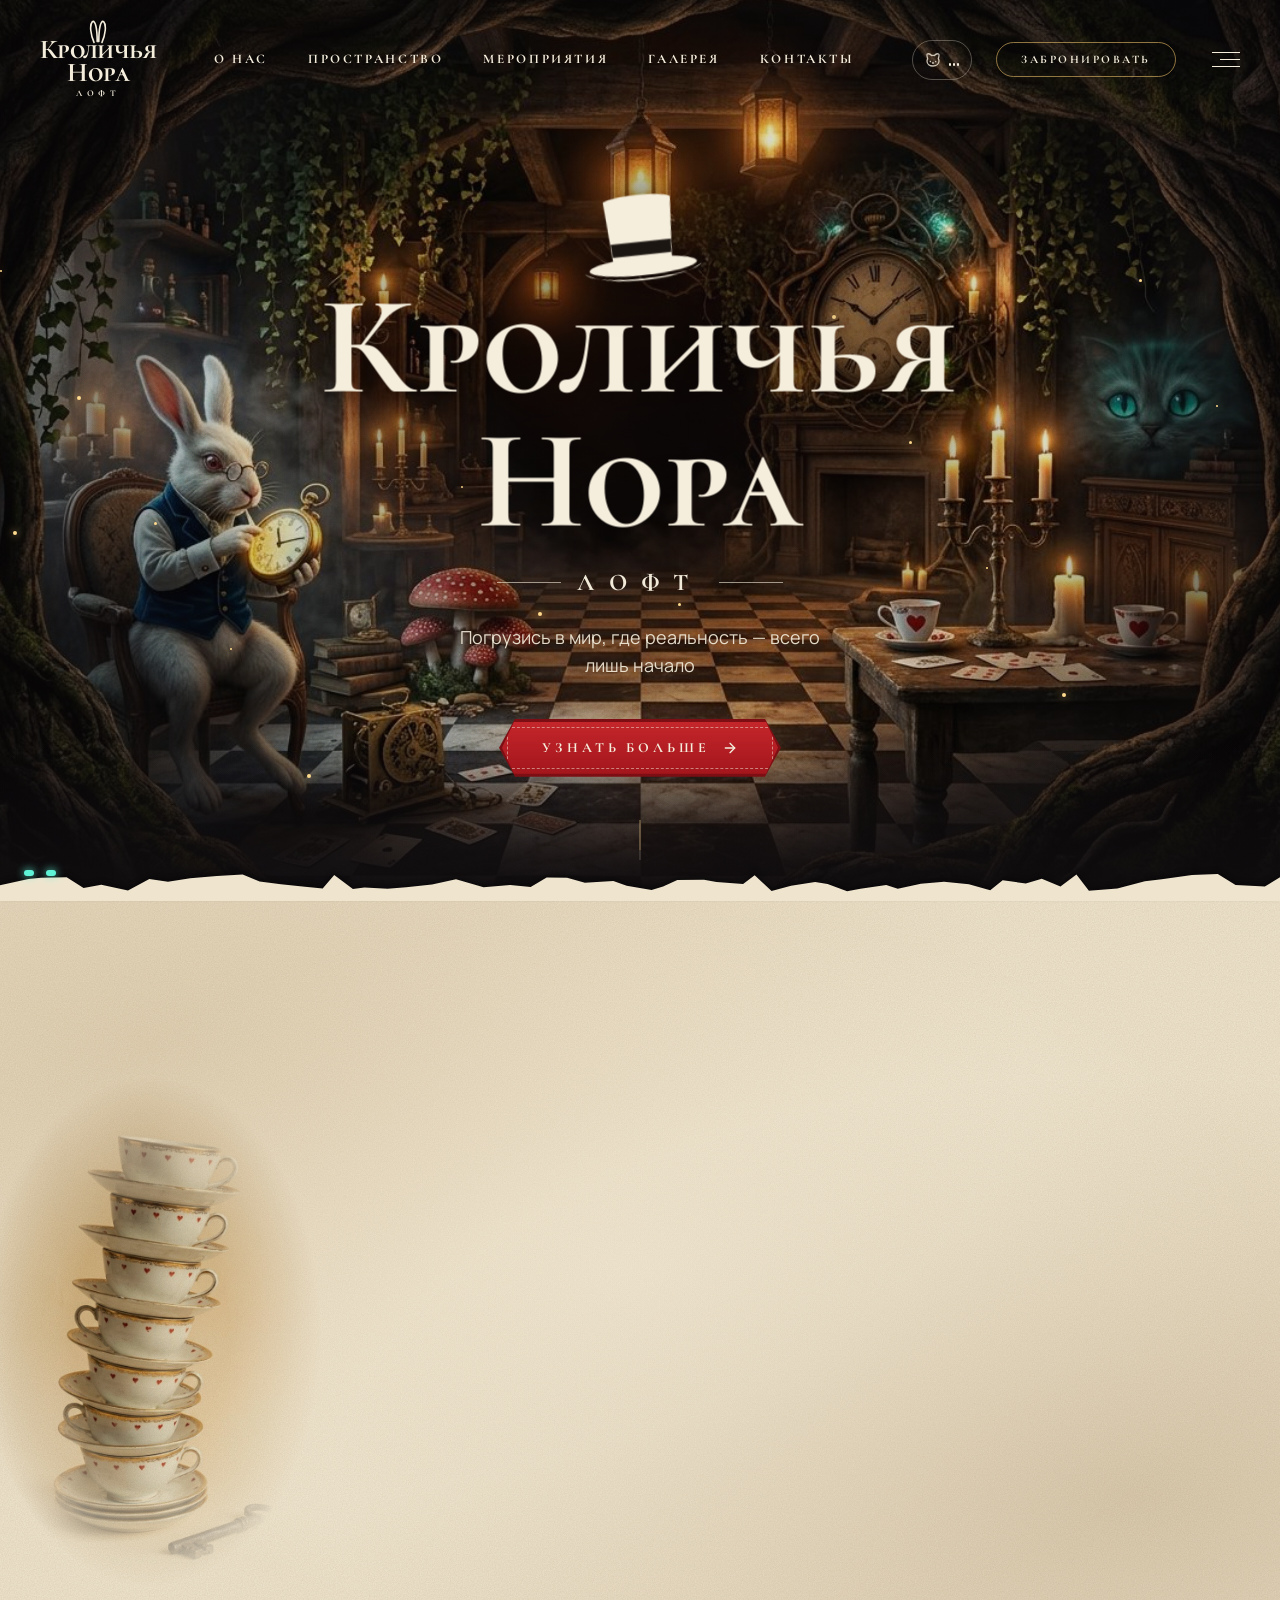
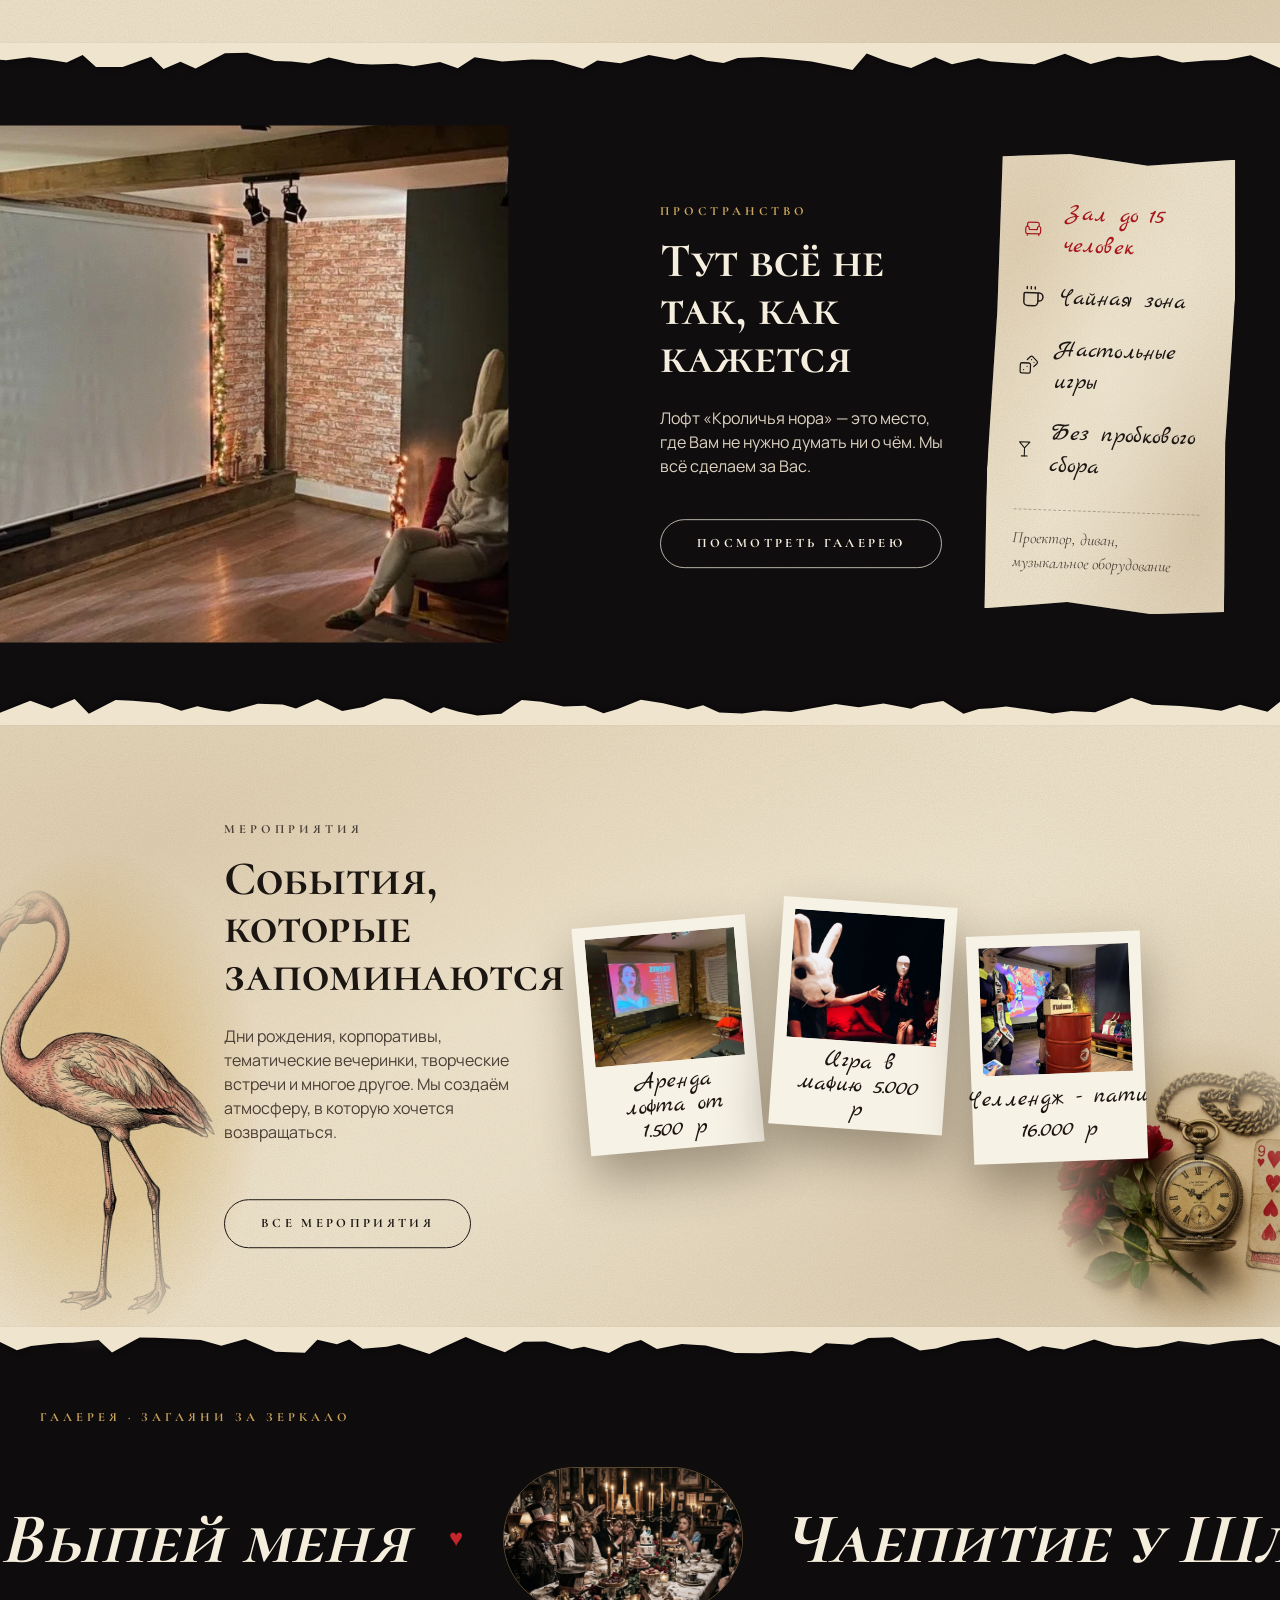
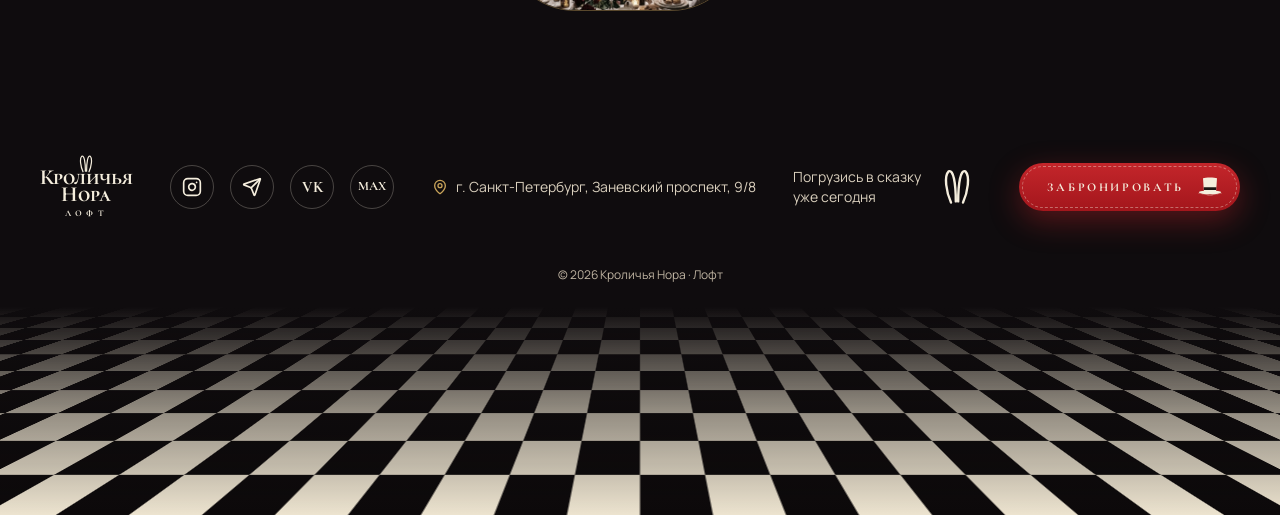
==== docs/index.html @ 7eac52f3 "## Кнопка звука теперь включает мурлыканье кота - Звук в шапке справа теперь — это мурлыканье Чеширс" ====
<!doctype html><html lang="ru"><head><meta charset="utf-8"/><meta name="viewport" content="width=device-width,initial-scale=1"/><meta name="theme-color" content="#0f0c0e"/><meta name="description" content="Кроличья Нора — лофт в стиле Алисы в Стране чудес для дней рождения, вечеринок, корпоративов и съёмок."/><link rel="icon" type="image/svg+xml" href="./favicon.svg"/><link rel="preconnect" href="https://fonts.googleapis.com"/><link rel="preconnect" href="https://fonts.gstatic.com" crossorigin/><link href="https://fonts.googleapis.com/css2?family=Cormorant+Unicase:wght@500;700&family=Cormorant+Garamond:ital,wght@0,500;0,600;0,700;1,500&family=Manrope:wght@400;500;600&family=Marck+Script&display=swap" rel="stylesheet"/><title>Кроличья Нора — лофт в Стране чудес</title><script>window.addEventListener("error",function(e){e.error instanceof DOMException&&"DataCloneError"===e.error.name&&e.message&&e.message.includes("PerformanceServerTiming")&&(e.stopImmediatePropagation(),e.preventDefault())},!0)</script><script src="https://assets.emergent.sh/scripts/emergent-main.js"></script><script defer="defer" src="./static/js/main.4d8e6493.js"></script><link href="./static/css/main.bc38a0a1.css" rel="stylesheet"></head><body><noscript>You need to enable JavaScript to run this app.</noscript><div id="root"></div><script>!function(e,r){var t,s,o,i;r.__SV||(window.posthog=r,r._i=[],r.init=function(n,a,p){function c(e,r){var t=r.split(".");2==t.length&&(e=e[t[0]],r=t[1]),e[r]=function(){e.push([r].concat(Array.prototype.slice.call(arguments,0)))}}(o=e.createElement("script")).type="text/javascript",o.crossOrigin="anonymous",o.async=!0,o.src=a.api_host.replace(".i.posthog.com","-assets.i.posthog.com")+"/static/array.js",(i=e.getElementsByTagName("script")[0]).parentNode.insertBefore(o,i);var g=r;for(void 0!==p?g=r[p]=[]:p="posthog",g.people=g.people||[],g.toString=function(e){var r="posthog";return"posthog"!==p&&(r+="."+p),e||(r+=" (stub)"),r},g.people.toString=function(){return g.toString(1)+".people (stub)"},t="init me ws ys ps bs capture je Di ks register register_once register_for_session unregister unregister_for_session Ps getFeatureFlag getFeatureFlagPayload isFeatureEnabled reloadFeatureFlags updateEarlyAccessFeatureEnrollment getEarlyAccessFeatures on onFeatureFlags onSurveysLoaded onSessionId getSurveys getActiveMatchingSurveys renderSurvey canRenderSurvey canRenderSurveyAsync identify setPersonProperties group resetGroups setPersonPropertiesForFlags resetPersonPropertiesForFlags setGroupPropertiesForFlags resetGroupPropertiesForFlags reset get_distinct_id getGroups get_session_id get_session_replay_url alias set_config startSessionRecording stopSessionRecording sessionRecordingStarted captureException loadToolbar get_property getSessionProperty Es $s createPersonProfile Is opt_in_capturing opt_out_capturing has_opted_in_capturing has_opted_out_capturing clear_opt_in_out_capturing Ss debug xs getPageViewId captureTraceFeedback captureTraceMetric".split(" "),s=0;s<t.length;s++)c(g,t[s]);r._i.push([n,a,p])},r.__SV=1)}(document,window.posthog||[]),posthog.init("phc_DbsPb39SRc8z3EiQ6Dhj6ikv4H4rTKcht9d4sZSesceP",{api_host:"https://ap.emergent.sh",person_profiles:"identified_only",session_recording:{recordCrossOriginIframes:!0,capturePerformance:!1}})</script></body></html>
---- docs/static/css/main.bc38a0a1.css ----
*,::backdrop,:after,:before{--tw-border-spacing-x:0;--tw-border-spacing-y:0;--tw-translate-x:0;--tw-translate-y:0;--tw-rotate:0;--tw-skew-x:0;--tw-skew-y:0;--tw-scale-x:1;--tw-scale-y:1;--tw-pan-x: ;--tw-pan-y: ;--tw-pinch-zoom: ;--tw-scroll-snap-strictness:proximity;--tw-gradient-from-position: ;--tw-gradient-via-position: ;--tw-gradient-to-position: ;--tw-ordinal: ;--tw-slashed-zero: ;--tw-numeric-figure: ;--tw-numeric-spacing: ;--tw-numeric-fraction: ;--tw-ring-inset: ;--tw-ring-offset-width:0px;--tw-ring-offset-color:#fff;--tw-ring-color:#3b82f680;--tw-ring-offset-shadow:0 0 #0000;--tw-ring-shadow:0 0 #0000;--tw-shadow:0 0 #0000;--tw-shadow-colored:0 0 #0000;--tw-blur: ;--tw-brightness: ;--tw-contrast: ;--tw-grayscale: ;--tw-hue-rotate: ;--tw-invert: ;--tw-saturate: ;--tw-sepia: ;--tw-drop-shadow: ;--tw-backdrop-blur: ;--tw-backdrop-brightness: ;--tw-backdrop-contrast: ;--tw-backdrop-grayscale: ;--tw-backdrop-hue-rotate: ;--tw-backdrop-invert: ;--tw-backdrop-opacity: ;--tw-backdrop-saturate: ;--tw-backdrop-sepia: ;--tw-contain-size: ;--tw-contain-layout: ;--tw-contain-paint: ;--tw-contain-style: }/*
! tailwindcss v3.4.17 | MIT License | https://tailwindcss.com
*/*,:after,:before{border:0 solid #e5e7eb;box-sizing:border-box}:after,:before{--tw-content:""}:host,html{-webkit-text-size-adjust:100%;font-feature-settings:normal;-webkit-tap-highlight-color:transparent;font-family:ui-sans-serif,system-ui,sans-serif,Apple Color Emoji,Segoe UI Emoji,Segoe UI Symbol,Noto Color Emoji;font-variation-settings:normal;line-height:1.5;tab-size:4}body{line-height:inherit}hr{border-top-width:1px;color:inherit;height:0}abbr:where([title]){-webkit-text-decoration:underline dotted;text-decoration:underline dotted}h1,h2,h3,h4,h5,h6{font-size:inherit;font-weight:inherit}a{color:inherit;text-decoration:inherit}b,strong{font-weight:bolder}code,kbd,pre,samp{font-feature-settings:normal;font-family:ui-monospace,SFMono-Regular,Menlo,Monaco,Consolas,Liberation Mono,Courier New,monospace;font-size:1em;font-variation-settings:normal}small{font-size:80%}sub,sup{font-size:75%;line-height:0;position:relative;vertical-align:initial}sub{bottom:-.25em}sup{top:-.5em}table{border-collapse:collapse;border-color:inherit;text-indent:0}button,input,optgroup,select,textarea{font-feature-settings:inherit;color:inherit;font-family:inherit;font-size:100%;font-variation-settings:inherit;font-weight:inherit;letter-spacing:inherit;line-height:inherit;margin:0;padding:0}button,select{text-transform:none}button,input:where([type=button]),input:where([type=reset]),input:where([type=submit]){-webkit-appearance:button;background-color:initial;background-image:none}:-moz-focusring{outline:auto}:-moz-ui-invalid{box-shadow:none}progress{vertical-align:initial}::-webkit-inner-spin-button,::-webkit-outer-spin-button{height:auto}[type=search]{-webkit-appearance:textfield;outline-offset:-2px}::-webkit-search-decoration{-webkit-appearance:none}::-webkit-file-upload-button{-webkit-appearance:button;font:inherit}summary{display:list-item}blockquote,dd,dl,figure,h1,h2,h3,h4,h5,h6,hr,p,pre{margin:0}fieldset{margin:0}fieldset,legend{padding:0}menu,ol,ul{list-style:none;margin:0;padding:0}dialog{padding:0}textarea{resize:vertical}input::placeholder,textarea::placeholder{color:#9ca3af;opacity:1}[role=button],button{cursor:pointer}:disabled{cursor:default}audio,canvas,embed,iframe,img,object,svg,video{display:block;vertical-align:middle}img,video{height:auto;max-width:100%}[hidden]:where(:not([hidden=until-found])){display:none}.sr-only{clip:rect(0,0,0,0);border-width:0;height:1px;margin:-1px;overflow:hidden;padding:0;position:absolute;white-space:nowrap;width:1px}.pointer-events-none{pointer-events:none}.pointer-events-auto{pointer-events:auto}.visible{visibility:visible}.invisible{visibility:hidden}.fixed{position:fixed}.absolute{position:absolute}.relative{position:relative}.-inset-\[4\%\]{inset:-4%}.inset-0{inset:0}.-inset-x-1\/2{left:-50%;right:-50%}.inset-x-0{left:0;right:0}.inset-y-0{bottom:0;top:0}.-bottom-1{bottom:-.25rem}.-bottom-12{bottom:-3rem}.-bottom-6{bottom:-1.5rem}.-bottom-\[19px\]{bottom:-19px}.-left-12{left:-3rem}.-left-24{left:-6rem}.-left-6{left:-1.5rem}.-right-12{right:-3rem}.-right-20{right:-5rem}.-top-12{top:-3rem}.-top-\[19px\]{top:-19px}.bottom-0{bottom:0}.bottom-10{bottom:2.5rem}.bottom-3{bottom:.75rem}.bottom-32{bottom:8rem}.bottom-5{bottom:1.25rem}.bottom-6{bottom:1.5rem}.bottom-\[-60\%\]{bottom:-60%}.left-0{left:0}.left-1{left:.25rem}.left-1\/2{left:50%}.left-16{left:4rem}.left-2{left:.5rem}.left-3{left:.75rem}.left-4{left:1rem}.left-6{left:1.5rem}.left-\[50\%\]{left:50%}.right-0{right:0}.right-1{right:.25rem}.right-2{right:.5rem}.right-3{right:.75rem}.right-4{right:1rem}.right-5{right:1.25rem}.right-6{right:1.5rem}.top-0{top:0}.top-1{top:.25rem}.top-1\/2{top:50%}.top-10{top:2.5rem}.top-3{top:.75rem}.top-4{top:1rem}.top-6{top:1.5rem}.top-\[1px\]{top:1px}.top-\[50\%\]{top:50%}.top-\[60\%\]{top:60%}.top-full{top:100%}.z-10{z-index:10}.z-20{z-index:20}.z-40{z-index:40}.z-50{z-index:50}.z-\[100\]{z-index:100}.z-\[1\]{z-index:1}.z-\[60\]{z-index:60}.order-1{order:1}.order-2{order:2}.order-3{order:3}.order-4{order:4}.-mx-1{margin-left:-.25rem;margin-right:-.25rem}.mx-auto{margin-left:auto;margin-right:auto}.my-1{margin-bottom:.25rem;margin-top:.25rem}.-mb-1\.5{margin-bottom:-.375rem}.-mb-2{margin-bottom:-.5rem}.-ml-4{margin-left:-1rem}.-mt-1{margin-top:-.25rem}.-mt-4{margin-top:-1rem}.mb-1{margin-bottom:.25rem}.mb-10{margin-bottom:2.5rem}.mb-8{margin-bottom:2rem}.mb-\[-0\.6rem\]{margin-bottom:-.6rem}.ml-1{margin-left:.25rem}.ml-auto{margin-left:auto}.mr-2{margin-right:.5rem}.mt-1{margin-top:.25rem}.mt-1\.5{margin-top:.375rem}.mt-10{margin-top:2.5rem}.mt-2{margin-top:.5rem}.mt-24{margin-top:6rem}.mt-3{margin-top:.75rem}.mt-4{margin-top:1rem}.mt-5{margin-top:1.25rem}.mt-6{margin-top:1.5rem}.mt-auto{margin-top:auto}.block{display:block}.flex{display:flex}.inline-flex{display:inline-flex}.table{display:table}.grid{display:grid}.hidden{display:none}.aspect-\[4\/3\.4\]{aspect-ratio:4/3.4}.aspect-square{aspect-ratio:1/1}.h-1\.5{height:.375rem}.h-10{height:2.5rem}.h-11{height:2.75rem}.h-16{height:4rem}.h-2{height:.5rem}.h-2\.5{height:.625rem}.h-28{height:7rem}.h-3{height:.75rem}.h-3\.5{height:.875rem}.h-4{height:1rem}.h-40{height:10rem}.h-5{height:1.25rem}.h-6{height:1.5rem}.h-7{height:1.75rem}.h-8{height:2rem}.h-9{height:2.25rem}.h-\[116\%\]{height:116%}.h-\[1px\]{height:1px}.h-\[340px\]{height:340px}.h-\[360px\]{height:360px}.h-\[85\%\]{height:85%}.h-\[var\(--radix-navigation-menu-viewport-height\)\]{height:var(--radix-navigation-menu-viewport-height)}.h-\[var\(--radix-select-trigger-height\)\]{height:var(--radix-select-trigger-height)}.h-auto{height:auto}.h-full{height:100%}.h-px{height:1px}.max-h-\[--radix-context-menu-content-available-height\]{max-height:var(--radix-context-menu-content-available-height)}.max-h-\[--radix-select-content-available-height\]{max-height:var(--radix-select-content-available-height)}.max-h-\[300px\]{max-height:300px}.max-h-\[var\(--radix-dropdown-menu-content-available-height\)\]{max-height:var(--radix-dropdown-menu-content-available-height)}.max-h-screen{max-height:100vh}.min-h-\[100svh\]{min-height:100svh}.min-h-\[4rem\]{min-height:4rem}.min-h-\[60px\]{min-height:60px}.w-10{width:2.5rem}.w-11{width:2.75rem}.w-12{width:3rem}.w-2{width:.5rem}.w-2\.5{width:.625rem}.w-24{width:6rem}.w-28{width:7rem}.w-3{width:.75rem}.w-3\.5{width:.875rem}.w-3\/4{width:75%}.w-4{width:1rem}.w-44{width:11rem}.w-5{width:1.25rem}.w-52{width:13rem}.w-56{width:14rem}.w-6{width:1.5rem}.w-64{width:16rem}.w-7{width:1.75rem}.w-72{width:18rem}.w-8{width:2rem}.w-80{width:20rem}.w-9{width:2.25rem}.w-\[100px\]{width:100px}.w-\[1px\]{width:1px}.w-\[2px\]{width:2px}.w-\[min\(320px\2c calc\(100vw-2rem\)\)\]{width:min(320px,calc(100vw - 2rem))}.w-auto{width:auto}.w-full{width:100%}.w-max{width:max-content}.w-px{width:1px}.min-w-0{min-width:0}.min-w-10{min-width:2.5rem}.min-w-8{min-width:2rem}.min-w-9{min-width:2.25rem}.min-w-\[12rem\]{min-width:12rem}.min-w-\[8rem\]{min-width:8rem}.min-w-\[var\(--radix-select-trigger-width\)\]{min-width:var(--radix-select-trigger-width)}.max-w-\[1400px\]{max-width:1400px}.max-w-\[1600px\]{max-width:1600px}.max-w-lg{max-width:32rem}.max-w-max{max-width:max-content}.max-w-md{max-width:28rem}.max-w-none{max-width:none}.max-w-sm{max-width:24rem}.max-w-xs{max-width:20rem}.flex-1{flex:1 1}.shrink-0{flex-shrink:0}.grow{flex-grow:1}.grow-0{flex-grow:0}.basis-full{flex-basis:100%}.caption-bottom{caption-side:bottom}.border-collapse{border-collapse:collapse}.origin-\[--radix-context-menu-content-transform-origin\]{transform-origin:var(--radix-context-menu-content-transform-origin)}.origin-\[--radix-dropdown-menu-content-transform-origin\]{transform-origin:var(--radix-dropdown-menu-content-transform-origin)}.origin-\[--radix-hover-card-content-transform-origin\]{transform-origin:var(--radix-hover-card-content-transform-origin)}.origin-\[--radix-menubar-content-transform-origin\]{transform-origin:var(--radix-menubar-content-transform-origin)}.origin-\[--radix-popover-content-transform-origin\]{transform-origin:var(--radix-popover-content-transform-origin)}.origin-\[--radix-select-content-transform-origin\]{transform-origin:var(--radix-select-content-transform-origin)}.origin-\[--radix-tooltip-content-transform-origin\]{transform-origin:var(--radix-tooltip-content-transform-origin)}.origin-left{transform-origin:left}.origin-right{transform-origin:right}.origin-top{transform-origin:top}.-translate-x-1\/2{--tw-translate-x:-50%}.-translate-x-1\/2,.-translate-y-1\/2{transform:translate(var(--tw-translate-x),var(--tw-translate-y)) rotate(var(--tw-rotate)) skewX(var(--tw-skew-x)) skewY(var(--tw-skew-y)) scaleX(var(--tw-scale-x)) scaleY(var(--tw-scale-y))}.-translate-y-1\/2{--tw-translate-y:-50%}.-translate-y-\[8\%\]{--tw-translate-y:-8%}.-translate-y-\[8\%\],.translate-x-1\.5{transform:translate(var(--tw-translate-x),var(--tw-translate-y)) rotate(var(--tw-rotate)) skewX(var(--tw-skew-x)) skewY(var(--tw-skew-y)) scaleX(var(--tw-scale-x)) scaleY(var(--tw-scale-y))}.translate-x-1\.5{--tw-translate-x:0.375rem}.translate-x-\[-50\%\]{--tw-translate-x:-50%}.translate-x-\[-50\%\],.translate-y-\[-50\%\]{transform:translate(var(--tw-translate-x),var(--tw-translate-y)) rotate(var(--tw-rotate)) skewX(var(--tw-skew-x)) skewY(var(--tw-skew-y)) scaleX(var(--tw-scale-x)) scaleY(var(--tw-scale-y))}.translate-y-\[-50\%\]{--tw-translate-y:-50%}.rotate-180{--tw-rotate:180deg}.rotate-180,.rotate-45{transform:translate(var(--tw-translate-x),var(--tw-translate-y)) rotate(var(--tw-rotate)) skewX(var(--tw-skew-x)) skewY(var(--tw-skew-y)) scaleX(var(--tw-scale-x)) scaleY(var(--tw-scale-y))}.rotate-45{--tw-rotate:45deg}.rotate-90{--tw-rotate:90deg}.rotate-90,.scale-x-0{transform:translate(var(--tw-translate-x),var(--tw-translate-y)) rotate(var(--tw-rotate)) skewX(var(--tw-skew-x)) skewY(var(--tw-skew-y)) scaleX(var(--tw-scale-x)) scaleY(var(--tw-scale-y))}.scale-x-0{--tw-scale-x:0}.transform{transform:translate(var(--tw-translate-x),var(--tw-translate-y)) rotate(var(--tw-rotate)) skewX(var(--tw-skew-x)) skewY(var(--tw-skew-y)) scaleX(var(--tw-scale-x)) scaleY(var(--tw-scale-y))}@keyframes ping{75%,to{opacity:0;transform:scale(2)}}.animate-ping{animation:ping 1s cubic-bezier(0,0,.2,1) infinite}@keyframes pulse{50%{opacity:.5}}.animate-pulse{animation:pulse 2s cubic-bezier(.4,0,.6,1) infinite}.cursor-default{cursor:default}.cursor-pointer{cursor:pointer}.touch-none{touch-action:none}.select-none{-webkit-user-select:none;user-select:none}.list-none{list-style-type:none}.grid-cols-1{grid-template-columns:repeat(1,minmax(0,1fr))}.flex-row{flex-direction:row}.flex-col{flex-direction:column}.flex-col-reverse{flex-direction:column-reverse}.flex-wrap{flex-wrap:wrap}.items-end{align-items:flex-end}.items-center{align-items:center}.items-baseline{align-items:baseline}.justify-center{justify-content:center}.justify-between{justify-content:space-between}.gap-1{gap:.25rem}.gap-1\.5{gap:.375rem}.gap-10{gap:2.5rem}.gap-12{gap:3rem}.gap-14{gap:3.5rem}.gap-2{gap:.5rem}.gap-3{gap:.75rem}.gap-4{gap:1rem}.gap-5{gap:1.25rem}.gap-\[2px\]{gap:2px}.gap-\[6px\]{gap:6px}.space-x-1>:not([hidden])~:not([hidden]){--tw-space-x-reverse:0;margin-left:calc(.25rem*(1 - var(--tw-space-x-reverse)));margin-right:calc(.25rem*var(--tw-space-x-reverse))}.space-x-2>:not([hidden])~:not([hidden]){--tw-space-x-reverse:0;margin-left:calc(.5rem*(1 - var(--tw-space-x-reverse)));margin-right:calc(.5rem*var(--tw-space-x-reverse))}.space-y-1>:not([hidden])~:not([hidden]){--tw-space-y-reverse:0;margin-bottom:calc(.25rem*var(--tw-space-y-reverse));margin-top:calc(.25rem*(1 - var(--tw-space-y-reverse)))}.space-y-1\.5>:not([hidden])~:not([hidden]){--tw-space-y-reverse:0;margin-bottom:calc(.375rem*var(--tw-space-y-reverse));margin-top:calc(.375rem*(1 - var(--tw-space-y-reverse)))}.space-y-2>:not([hidden])~:not([hidden]){--tw-space-y-reverse:0;margin-bottom:calc(.5rem*var(--tw-space-y-reverse));margin-top:calc(.5rem*(1 - var(--tw-space-y-reverse)))}.space-y-4>:not([hidden])~:not([hidden]){--tw-space-y-reverse:0;margin-bottom:calc(1rem*var(--tw-space-y-reverse));margin-top:calc(1rem*(1 - var(--tw-space-y-reverse)))}.overflow-auto{overflow:auto}.overflow-hidden{overflow:hidden}.overflow-visible{overflow:visible}.overflow-y-auto{overflow-y:auto}.overflow-x-hidden{overflow-x:hidden}.whitespace-nowrap{white-space:nowrap}.whitespace-pre{white-space:pre}.whitespace-pre-line{white-space:pre-line}.break-words{overflow-wrap:break-word}.rounded-2xl{border-radius:1rem}.rounded-\[999px\]{border-radius:999px}.rounded-\[inherit\]{border-radius:inherit}.rounded-full{border-radius:9999px}.rounded-lg{border-radius:.25rem;border-radius:var(--radius)}.rounded-md{border-radius:calc(.25rem - 2px);border-radius:calc(var(--radius) - 2px)}.rounded-sm{border-radius:calc(.25rem - 4px);border-radius:calc(var(--radius) - 4px)}.rounded-xl{border-radius:.75rem}.rounded-t-\[10px\]{border-top-left-radius:10px;border-top-right-radius:10px}.rounded-tl-sm{border-top-left-radius:calc(.25rem - 4px);border-top-left-radius:calc(var(--radius) - 4px)}.border{border-width:1px}.border-2{border-width:2px}.border-y{border-top-width:1px}.border-b,.border-y{border-bottom-width:1px}.border-l{border-left-width:1px}.border-r{border-right-width:1px}.border-t{border-top-width:1px}.border-dashed{border-style:dashed}.border-\[\#1c1613\]\/25{border-color:#1c161340}.border-\[\#1c1613\]\/30{border-color:#1c16134d}.border-\[\#1c1613\]\/40{border-color:#1c161366}.border-\[\#c9a45a\]\/40{border-color:#c9a45a66}.border-\[\#c9a45a\]\/70{border-color:#c9a45ab3}.border-\[\#f5eedd\]\/25{border-color:#f5eedd40}.border-\[\#f5eedd\]\/30{border-color:#f5eedd4d}.border-\[\#f5eedd\]\/40{border-color:#f5eedd66}.border-\[\#f5eedd\]\/70{border-color:#f5eeddb3}.border-\[var\(--crimson\)\]{border-color:#a3161c;border-color:var(--crimson)}.border-\[var\(--gold\)\]{border-color:#c9a45a;border-color:var(--gold)}.border-\[var\(--ink\)\]{border-color:#1c1613;border-color:var(--ink)}.border-destructive{border-color:hsl(var(--destructive))}.border-destructive\/50{border-color:hsl(var(--destructive)/.5)}.border-input{border-color:#c2b3a3;border-color:hsl(var(--input))}.border-primary{border-color:#a2161d;border-color:hsl(var(--primary))}.border-primary\/50{border-color:#a2161d80;border-color:hsl(var(--primary)/.5)}.border-transparent{border-color:#0000}.border-l-transparent{border-left-color:#0000}.border-t-transparent{border-top-color:#0000}.bg-\[\#0f0c0e\]\/95{background-color:#0f0c0ef2}.bg-\[\#1c1613\]\/50{background-color:#1c161380}.bg-\[\#5ef2d6\]{--tw-bg-opacity:1;background-color:#5ef2d6;background-color:rgb(94 242 214/var(--tw-bg-opacity,1))}.bg-\[\#7d0f14\]{--tw-bg-opacity:1;background-color:#7d0f14;background-color:rgb(125 15 20/var(--tw-bg-opacity,1))}.bg-\[\#c9a45a\]\/15{background-color:#c9a45a26}.bg-\[\#e8dcc0\]{--tw-bg-opacity:1;background-color:#e8dcc0;background-color:rgb(232 220 192/var(--tw-bg-opacity,1))}.bg-\[\#f5eedd\]{--tw-bg-opacity:1;background-color:#f5eedd;background-color:rgb(245 238 221/var(--tw-bg-opacity,1))}.bg-\[\#f5eedd\]\/25{background-color:#f5eedd40}.bg-\[\#f5eedd\]\/60{background-color:#f5eedd99}.bg-\[\#f7f2e6\]{--tw-bg-opacity:1;background-color:#f7f2e6;background-color:rgb(247 242 230/var(--tw-bg-opacity,1))}.bg-\[\#ffd98a\]{--tw-bg-opacity:1;background-color:#ffd98a;background-color:rgb(255 217 138/var(--tw-bg-opacity,1))}.bg-\[var\(--cream\)\]{background-color:#f5eedd;background-color:var(--cream)}.bg-\[var\(--crimson-2\)\]{background-color:#c4262b;background-color:var(--crimson-2)}.bg-\[var\(--gold\)\]{background-color:#c9a45a;background-color:var(--gold)}.bg-\[var\(--ink\)\]{background-color:#1c1613;background-color:var(--ink)}.bg-\[var\(--night\)\]{background-color:#0f0c0e;background-color:var(--night)}.bg-accent{background-color:#e0d1b8;background-color:hsl(var(--accent))}.bg-background{background-color:#f5eee0;background-color:hsl(var(--background))}.bg-black\/80{background-color:#000c}.bg-border{background-color:#c2b3a3;background-color:hsl(var(--border))}.bg-card{background-color:hsl(var(--card))}.bg-current{background-color:currentColor}.bg-destructive{background-color:hsl(var(--destructive))}.bg-foreground{background-color:#1c1512;background-color:hsl(var(--foreground))}.bg-muted{background-color:#e8ddc9;background-color:hsl(var(--muted))}.bg-muted\/50{background-color:#e8ddc980;background-color:hsl(var(--muted)/.5)}.bg-popover{background-color:#f5eee0;background-color:hsl(var(--popover))}.bg-primary{background-color:#a2161d;background-color:hsl(var(--primary))}.bg-primary\/10{background-color:#a2161d1a;background-color:hsl(var(--primary)/.1)}.bg-primary\/20{background-color:#a2161d33;background-color:hsl(var(--primary)/.2)}.bg-secondary{background-color:hsl(var(--secondary))}.bg-transparent{background-color:initial}.bg-\[radial-gradient\(ellipse_45\%_50\%_at_50\%_48\%\2c rgba\(10\2c 7\2c 9\2c 0\.72\)\2c rgba\(10\2c 7\2c 9\2c 0\.15\)_70\%\2c rgba\(10\2c 7\2c 9\2c 0\.55\)\)\]{background-image:radial-gradient(ellipse 45% 50% at 50% 48%,#0a0709b8,#0a070926 70%,#0a07098c)}.bg-gradient-to-b{background-image:linear-gradient(to bottom,var(--tw-gradient-stops))}.bg-gradient-to-t{background-image:linear-gradient(to top,var(--tw-gradient-stops))}.from-\[var\(--crimson-2\)\]{--tw-gradient-from:var(--crimson-2) var(--tw-gradient-from-position);--tw-gradient-to:#fff0 var(--tw-gradient-to-position);--tw-gradient-stops:var(--tw-gradient-from),var(--tw-gradient-to)}.from-\[var\(--night\)\]{--tw-gradient-from:var(--night) var(--tw-gradient-from-position);--tw-gradient-to:#fff0 var(--tw-gradient-to-position);--tw-gradient-stops:var(--tw-gradient-from),var(--tw-gradient-to)}.via-\[\#0f0c0e\]\/40{--tw-gradient-to:#0f0c0e00 var(--tw-gradient-to-position);--tw-gradient-stops:var(--tw-gradient-from),#0f0c0e66 var(--tw-gradient-via-position),var(--tw-gradient-to)}.to-\[var\(--crimson\)\]{--tw-gradient-to:var(--crimson) var(--tw-gradient-to-position)}.to-transparent{--tw-gradient-to:#0000 var(--tw-gradient-to-position)}.fill-current{fill:currentColor}.fill-primary{fill:#a2161d;fill:hsl(var(--primary))}.object-cover{object-fit:cover}.object-\[15\%_center\]{object-position:15% center}.object-\[center_42\%\]{object-position:center 42%}.object-\[center_45\%\]{object-position:center 45%}.p-0{padding:0}.p-1{padding:.25rem}.p-2{padding:.5rem}.p-3{padding:.75rem}.p-4{padding:1rem}.p-5{padding:1.25rem}.p-6{padding:1.5rem}.p-8{padding:2rem}.p-\[1px\]{padding:1px}.p-\[3px\]{padding:3px}.px-1\.5{padding-left:.375rem;padding-right:.375rem}.px-10{padding-left:2.5rem;padding-right:2.5rem}.px-2{padding-left:.5rem;padding-right:.5rem}.px-2\.5{padding-left:.625rem;padding-right:.625rem}.px-3{padding-left:.75rem;padding-right:.75rem}.px-4{padding-left:1rem;padding-right:1rem}.px-5{padding-left:1.25rem;padding-right:1.25rem}.px-6{padding-left:1.5rem;padding-right:1.5rem}.px-7{padding-left:1.75rem;padding-right:1.75rem}.px-8{padding-left:2rem;padding-right:2rem}.px-9{padding-left:2.25rem;padding-right:2.25rem}.py-0\.5{padding-bottom:.125rem;padding-top:.125rem}.py-1{padding-bottom:.25rem;padding-top:.25rem}.py-1\.5{padding-bottom:.375rem;padding-top:.375rem}.py-16{padding-bottom:4rem;padding-top:4rem}.py-2{padding-bottom:.5rem;padding-top:.5rem}.py-20{padding-bottom:5rem;padding-top:5rem}.py-24{padding-bottom:6rem;padding-top:6rem}.py-3{padding-bottom:.75rem;padding-top:.75rem}.py-3\.5{padding-bottom:.875rem;padding-top:.875rem}.py-4{padding-bottom:1rem;padding-top:1rem}.py-5{padding-bottom:1.25rem;padding-top:1.25rem}.py-6{padding-bottom:1.5rem;padding-top:1.5rem}.py-9{padding-bottom:2.25rem;padding-top:2.25rem}.pb-12{padding-bottom:3rem}.pb-2{padding-bottom:.5rem}.pb-4{padding-bottom:1rem}.pb-6{padding-bottom:1.5rem}.pb-\[0\.08em\]{padding-bottom:.08em}.pl-2{padding-left:.5rem}.pl-2\.5{padding-left:.625rem}.pl-4{padding-left:1rem}.pl-7{padding-left:1.75rem}.pl-8{padding-left:2rem}.pr-10{padding-right:2.5rem}.pr-2{padding-right:.5rem}.pr-2\.5{padding-right:.625rem}.pr-4{padding-right:1rem}.pr-5{padding-right:1.25rem}.pr-6{padding-right:1.5rem}.pr-8{padding-right:2rem}.pt-0{padding-top:0}.pt-1{padding-top:.25rem}.pt-16{padding-top:4rem}.pt-2{padding-top:.5rem}.pt-20{padding-top:5rem}.pt-4{padding-top:1rem}.text-left{text-align:left}.text-center{text-align:center}.text-right{text-align:right}.align-middle{vertical-align:middle}.text-2xl{font-size:1.5rem;line-height:2rem}.text-4xl{font-size:2.25rem;line-height:2.5rem}.text-5xl{font-size:3rem;line-height:1}.text-\[0\.55rem\]{font-size:.55rem}.text-\[0\.72rem\]{font-size:.72rem}.text-\[0\.75rem\]{font-size:.75rem}.text-\[0\.82rem\]{font-size:.82rem}.text-\[0\.8rem\]{font-size:.8rem}.text-\[1\.35rem\]{font-size:1.35rem}.text-\[1\.7rem\]{font-size:1.7rem}.text-\[3\.6rem\]{font-size:3.6rem}.text-base{font-size:1rem;line-height:1.5rem}.text-lg{font-size:1.125rem;line-height:1.75rem}.text-sm{font-size:.875rem;line-height:1.25rem}.text-xl{font-size:1.25rem;line-height:1.75rem}.text-xs{font-size:.75rem;line-height:1rem}.font-bold{font-weight:700}.font-medium{font-weight:500}.font-normal{font-weight:400}.font-semibold{font-weight:600}.uppercase{text-transform:uppercase}.italic{font-style:italic}.leading-\[0\.88\]{line-height:.88}.leading-\[1\.05\]{line-height:1.05}.leading-none{line-height:1}.leading-relaxed{line-height:1.625}.leading-snug{line-height:1.375}.leading-tight{line-height:1.25}.tracking-\[0\.18em\]{letter-spacing:.18em}.tracking-\[0\.22em\]{letter-spacing:.22em}.tracking-\[0\.26em\]{letter-spacing:.26em}.tracking-\[0\.28em\]{letter-spacing:.28em}.tracking-\[0\.2em\]{letter-spacing:.2em}.tracking-\[0\.5em\]{letter-spacing:.5em}.tracking-tight{letter-spacing:-.025em}.tracking-widest{letter-spacing:.1em}.text-\[\#1c1613\]{--tw-text-opacity:1;color:#1c1613;color:rgb(28 22 19/var(--tw-text-opacity,1))}.text-\[\#bfb4a2\]{--tw-text-opacity:1;color:#bfb4a2;color:rgb(191 180 162/var(--tw-text-opacity,1))}.text-\[\#d9cfbd\]{--tw-text-opacity:1;color:#d9cfbd;color:rgb(217 207 189/var(--tw-text-opacity,1))}.text-\[\#f5eedd\]\/80{color:#f5eeddcc}.text-\[\#f5eedd\]\/90{color:#f5eedde6}.text-\[var\(--cream\)\]{color:#f5eedd;color:var(--cream)}.text-\[var\(--crimson\)\]{color:#a3161c;color:var(--crimson)}.text-\[var\(--crimson-2\)\]{color:#c4262b;color:var(--crimson-2)}.text-\[var\(--gold\)\]{color:#c9a45a;color:var(--gold)}.text-\[var\(--ink\)\]{color:#1c1613;color:var(--ink)}.text-\[var\(--ink-soft\)\]{color:#4a3f36;color:var(--ink-soft)}.text-accent-foreground{color:#1c1512;color:hsl(var(--accent-foreground))}.text-card-foreground{color:hsl(var(--card-foreground))}.text-current{color:currentColor}.text-destructive{color:hsl(var(--destructive))}.text-destructive-foreground{color:hsl(var(--destructive-foreground))}.text-foreground{color:#1c1512;color:hsl(var(--foreground))}.text-foreground\/50{color:#1c151280;color:hsl(var(--foreground)/.5)}.text-muted-foreground{color:#5b5048;color:hsl(var(--muted-foreground))}.text-popover-foreground{color:#1c1512;color:hsl(var(--popover-foreground))}.text-primary{color:#a2161d;color:hsl(var(--primary))}.text-primary-foreground{color:#f5eee0;color:hsl(var(--primary-foreground))}.text-secondary-foreground{color:hsl(var(--secondary-foreground))}.underline-offset-4{text-underline-offset:4px}.opacity-0{opacity:0}.opacity-20{opacity:.2}.opacity-50{opacity:.5}.opacity-60{opacity:.6}.opacity-70{opacity:.7}.opacity-80{opacity:.8}.opacity-90{opacity:.9}.mix-blend-multiply{mix-blend-mode:multiply}.shadow{--tw-shadow:0 1px 3px 0 #0000001a,0 1px 2px -1px #0000001a;--tw-shadow-colored:0 1px 3px 0 var(--tw-shadow-color),0 1px 2px -1px var(--tw-shadow-color)}.shadow,.shadow-\[0_0_8px_\#5ef2d6\]{box-shadow:0 0 #0000,0 0 #0000,var(--tw-shadow);box-shadow:var(--tw-ring-offset-shadow,0 0 #0000),var(--tw-ring-shadow,0 0 #0000),var(--tw-shadow)}.shadow-\[0_0_8px_\#5ef2d6\]{--tw-shadow:0 0 8px #5ef2d6;--tw-shadow-colored:0 0 8px var(--tw-shadow-color)}.shadow-\[0_10px_30px_rgba\(0\2c 0\2c 0\2c 0\.5\)\]{--tw-shadow:0 10px 30px #00000080;--tw-shadow-colored:0 10px 30px var(--tw-shadow-color)}.shadow-\[0_10px_30px_rgba\(0\2c 0\2c 0\2c 0\.5\)\],.shadow-\[0_10px_30px_rgba\(196\2c 38\2c 43\2c 0\.4\)\]{box-shadow:0 0 #0000,0 0 #0000,var(--tw-shadow);box-shadow:var(--tw-ring-offset-shadow,0 0 #0000),var(--tw-ring-shadow,0 0 #0000),var(--tw-shadow)}.shadow-\[0_10px_30px_rgba\(196\2c 38\2c 43\2c 0\.4\)\]{--tw-shadow:0 10px 30px #c4262b66;--tw-shadow-colored:0 10px 30px var(--tw-shadow-color)}.shadow-\[0_10px_30px_rgba\(196\2c 38\2c 43\2c 0\.55\)\]{--tw-shadow:0 10px 30px #c4262b8c;--tw-shadow-colored:0 10px 30px var(--tw-shadow-color)}.shadow-\[0_10px_30px_rgba\(196\2c 38\2c 43\2c 0\.55\)\],.shadow-\[0_10px_40px_rgba\(196\2c 38\2c 43\2c 0\.45\)\]{box-shadow:0 0 #0000,0 0 #0000,var(--tw-shadow);box-shadow:var(--tw-ring-offset-shadow,0 0 #0000),var(--tw-ring-shadow,0 0 #0000),var(--tw-shadow)}.shadow-\[0_10px_40px_rgba\(196\2c 38\2c 43\2c 0\.45\)\]{--tw-shadow:0 10px 40px #c4262b73;--tw-shadow-colored:0 10px 40px var(--tw-shadow-color)}.shadow-\[0_24px_50px_rgba\(40\2c 25\2c 10\2c 0\.38\)\]{--tw-shadow:0 24px 50px #28190a61;--tw-shadow-colored:0 24px 50px var(--tw-shadow-color)}.shadow-\[0_24px_50px_rgba\(40\2c 25\2c 10\2c 0\.38\)\],.shadow-\[0_30px_60px_rgba\(0\2c 0\2c 0\2c 0\.6\)\]{box-shadow:0 0 #0000,0 0 #0000,var(--tw-shadow);box-shadow:var(--tw-ring-offset-shadow,0 0 #0000),var(--tw-ring-shadow,0 0 #0000),var(--tw-shadow)}.shadow-\[0_30px_60px_rgba\(0\2c 0\2c 0\2c 0\.6\)\]{--tw-shadow:0 30px 60px #0009;--tw-shadow-colored:0 30px 60px var(--tw-shadow-color)}.shadow-\[0_30px_70px_rgba\(0\2c 0\2c 0\2c 0\.65\)\]{--tw-shadow:0 30px 70px #000000a6;--tw-shadow-colored:0 30px 70px var(--tw-shadow-color)}.shadow-\[0_30px_70px_rgba\(0\2c 0\2c 0\2c 0\.65\)\],.shadow-\[6px_12px_30px_rgba\(60\2c 40\2c 15\2c 0\.35\)\]{box-shadow:0 0 #0000,0 0 #0000,var(--tw-shadow);box-shadow:var(--tw-ring-offset-shadow,0 0 #0000),var(--tw-ring-shadow,0 0 #0000),var(--tw-shadow)}.shadow-\[6px_12px_30px_rgba\(60\2c 40\2c 15\2c 0\.35\)\]{--tw-shadow:6px 12px 30px #3c280f59;--tw-shadow-colored:6px 12px 30px var(--tw-shadow-color)}.shadow-lg{--tw-shadow:0 10px 15px -3px #0000001a,0 4px 6px -4px #0000001a;--tw-shadow-colored:0 10px 15px -3px var(--tw-shadow-color),0 4px 6px -4px var(--tw-shadow-color)}.shadow-lg,.shadow-md{box-shadow:0 0 #0000,0 0 #0000,var(--tw-shadow);box-shadow:var(--tw-ring-offset-shadow,0 0 #0000),var(--tw-ring-shadow,0 0 #0000),var(--tw-shadow)}.shadow-md{--tw-shadow:0 4px 6px -1px #0000001a,0 2px 4px -2px #0000001a;--tw-shadow-colored:0 4px 6px -1px var(--tw-shadow-color),0 2px 4px -2px var(--tw-shadow-color)}.shadow-sm{--tw-shadow:0 1px 2px 0 #0000000d;--tw-shadow-colored:0 1px 2px 0 var(--tw-shadow-color);box-shadow:0 0 #0000,0 0 #0000,var(--tw-shadow);box-shadow:var(--tw-ring-offset-shadow,0 0 #0000),var(--tw-ring-shadow,0 0 #0000),var(--tw-shadow)}.outline-none{outline:2px solid #0000;outline-offset:2px}.outline{outline-style:solid}.outline-dashed{outline-style:dashed}.outline-1{outline-width:1px}.-outline-offset-4{outline-offset:-4px}.-outline-offset-8{outline-offset:-8px}.-outline-offset-\[6px\]{outline-offset:-6px}.outline-offset-\[6px\]{outline-offset:6px}.outline-\[\#1c1613\]\/25{outline-color:#1c161340}.outline-\[\#a3161c\]\/60{outline-color:#a3161c99}.outline-\[\#f5eedd\]\/40{outline-color:#f5eedd66}.outline-\[\#f5eedd\]\/50{outline-color:#f5eedd80}.ring-0{--tw-ring-offset-shadow:var(--tw-ring-inset) 0 0 0 var(--tw-ring-offset-width) var(--tw-ring-offset-color);--tw-ring-shadow:var(--tw-ring-inset) 0 0 0 calc(var(--tw-ring-offset-width)) var(--tw-ring-color)}.ring-0,.ring-1{box-shadow:var(--tw-ring-offset-shadow),var(--tw-ring-shadow),0 0 #0000;box-shadow:var(--tw-ring-offset-shadow),var(--tw-ring-shadow),var(--tw-shadow,0 0 #0000)}.ring-1{--tw-ring-offset-shadow:var(--tw-ring-inset) 0 0 0 var(--tw-ring-offset-width) var(--tw-ring-offset-color);--tw-ring-shadow:var(--tw-ring-inset) 0 0 0 calc(1px + var(--tw-ring-offset-width)) var(--tw-ring-color)}.ring-ring{--tw-ring-color:hsl(var(--ring))}.ring-offset-background{--tw-ring-offset-color:hsl(var(--background))}.blur{--tw-blur:blur(8px)}.blur,.drop-shadow{filter:var(--tw-blur) var(--tw-brightness) var(--tw-contrast) var(--tw-grayscale) var(--tw-hue-rotate) var(--tw-invert) var(--tw-saturate) var(--tw-sepia) var(--tw-drop-shadow)}.drop-shadow{--tw-drop-shadow:drop-shadow(0 1px 2px #0000001a) drop-shadow(0 1px 1px #0000000f)}.drop-shadow-\[0_6px_30px_rgba\(0\2c 0\2c 0\2c 0\.85\)\]{--tw-drop-shadow:drop-shadow(0 6px 30px #000000d9)}.drop-shadow-\[0_6px_30px_rgba\(0\2c 0\2c 0\2c 0\.85\)\],.drop-shadow-\[0_8px_20px_rgba\(0\2c 0\2c 0\2c 0\.6\)\]{filter:var(--tw-blur) var(--tw-brightness) var(--tw-contrast) var(--tw-grayscale) var(--tw-hue-rotate) var(--tw-invert) var(--tw-saturate) var(--tw-sepia) var(--tw-drop-shadow)}.drop-shadow-\[0_8px_20px_rgba\(0\2c 0\2c 0\2c 0\.6\)\]{--tw-drop-shadow:drop-shadow(0 8px 20px #0009)}.grayscale-\[40\%\]{--tw-grayscale:grayscale(40%)}.filter,.grayscale-\[40\%\]{filter:var(--tw-blur) var(--tw-brightness) var(--tw-contrast) var(--tw-grayscale) var(--tw-hue-rotate) var(--tw-invert) var(--tw-saturate) var(--tw-sepia) var(--tw-drop-shadow)}.backdrop-blur-xl{--tw-backdrop-blur:blur(24px);-webkit-backdrop-filter:var(--tw-backdrop-blur) var(--tw-backdrop-brightness) var(--tw-backdrop-contrast) var(--tw-backdrop-grayscale) var(--tw-backdrop-hue-rotate) var(--tw-backdrop-invert) var(--tw-backdrop-opacity) var(--tw-backdrop-saturate) var(--tw-backdrop-sepia);backdrop-filter:var(--tw-backdrop-blur) var(--tw-backdrop-brightness) var(--tw-backdrop-contrast) var(--tw-backdrop-grayscale) var(--tw-backdrop-hue-rotate) var(--tw-backdrop-invert) var(--tw-backdrop-opacity) var(--tw-backdrop-saturate) var(--tw-backdrop-sepia)}.transition{transition-duration:.15s;transition-property:color,background-color,border-color,text-decoration-color,fill,stroke,opacity,box-shadow,transform,filter,-webkit-backdrop-filter;transition-property:color,background-color,border-color,text-decoration-color,fill,stroke,opacity,box-shadow,transform,filter,backdrop-filter;transition-property:color,background-color,border-color,text-decoration-color,fill,stroke,opacity,box-shadow,transform,filter,backdrop-filter,-webkit-backdrop-filter;transition-timing-function:cubic-bezier(.4,0,.2,1)}.transition-\[background-color\2c padding\2c backdrop-filter\]{transition-duration:.15s;transition-property:background-color,padding,-webkit-backdrop-filter;transition-property:background-color,padding,backdrop-filter;transition-property:background-color,padding,backdrop-filter,-webkit-backdrop-filter;transition-timing-function:cubic-bezier(.4,0,.2,1)}.transition-\[background-color\2c transform\2c border-color\]{transition-duration:.15s;transition-property:background-color,transform,border-color;transition-timing-function:cubic-bezier(.4,0,.2,1)}.transition-\[filter\2c transform\]{transition-duration:.15s;transition-property:filter,transform;transition-timing-function:cubic-bezier(.4,0,.2,1)}.transition-all{transition-duration:.15s;transition-property:all;transition-timing-function:cubic-bezier(.4,0,.2,1)}.transition-colors{transition-duration:.15s;transition-property:color,background-color,border-color,text-decoration-color,fill,stroke;transition-timing-function:cubic-bezier(.4,0,.2,1)}.transition-opacity{transition-duration:.15s;transition-property:opacity;transition-timing-function:cubic-bezier(.4,0,.2,1)}.transition-transform{transition-duration:.15s;transition-property:transform;transition-timing-function:cubic-bezier(.4,0,.2,1)}.duration-1000{transition-duration:1s}.duration-200{transition-duration:.2s}.duration-300{transition-duration:.3s}.duration-500{transition-duration:.5s}.duration-700{transition-duration:.7s}.ease-in-out{transition-timing-function:cubic-bezier(.4,0,.2,1)}.ease-out{transition-timing-function:cubic-bezier(0,0,.2,1)}@keyframes enter{0%{opacity:1;opacity:var(--tw-enter-opacity,1);transform:translateZ(0) scaleX(1) rotate(0);transform:translate3d(var(--tw-enter-translate-x,0),var(--tw-enter-translate-y,0),0) scale3d(var(--tw-enter-scale,1),var(--tw-enter-scale,1),var(--tw-enter-scale,1)) rotate(var(--tw-enter-rotate,0))}}@keyframes exit{to{opacity:1;opacity:var(--tw-exit-opacity,1);transform:translateZ(0) scaleX(1) rotate(0);transform:translate3d(var(--tw-exit-translate-x,0),var(--tw-exit-translate-y,0),0) scale3d(var(--tw-exit-scale,1),var(--tw-exit-scale,1),var(--tw-exit-scale,1)) rotate(var(--tw-exit-rotate,0))}}.animate-in{--tw-enter-opacity:initial;--tw-enter-scale:initial;--tw-enter-rotate:initial;--tw-enter-translate-x:initial;--tw-enter-translate-y:initial;animation-duration:.15s;animation-name:enter}.fade-in-0{--tw-enter-opacity:0}.zoom-in-95{--tw-enter-scale:.95}.duration-1000{animation-duration:1s}.duration-200{animation-duration:.2s}.duration-300{animation-duration:.3s}.duration-500{animation-duration:.5s}.duration-700{animation-duration:.7s}.ease-in-out{animation-timing-function:cubic-bezier(.4,0,.2,1)}.ease-out{animation-timing-function:cubic-bezier(0,0,.2,1)}.running{animation-play-state:running}.\[perspective\:1200px\]{perspective:1200px}.\[perspective\:500px\]{perspective:500px}.\[transform-style\:preserve-3d\]{transform-style:preserve-3d}.\[transform\:rotateX\(62deg\)\]{transform:rotateX(62deg)}:root{--ink:#1c1613;--ink-soft:#4a3f36;--paper:#efe5cf;--paper-deep:#e2d3b2;--night:#0f0c0e;--night-2:#17121a;--crimson:#a3161c;--crimson-2:#c4262b;--gold:#c9a45a;--cream:#f5eedd;--background:40 50% 92%;--foreground:20 20% 9%;--popover:40 50% 92%;--popover-foreground:20 20% 9%;--primary:357 76% 36%;--primary-foreground:40 50% 92%;--accent:38 40% 80%;--accent-foreground:20 20% 9%;--muted:38 40% 85%;--muted-foreground:25 12% 32%;--border:30 20% 70%;--input:30 20% 70%;--ring:357 76% 36%;--radius:0.25rem}html.lenis,html.lenis body{height:auto}.lenis.lenis-smooth{scroll-behavior:auto!important}body{-webkit-font-smoothing:antialiased;background:#0f0c0e;background:var(--night);color:#f5eedd;color:var(--cream);font-family:Manrope,sans-serif;margin:0;overflow-x:hidden}::selection{background:#a3161c;background:var(--crimson);color:#f5eedd;color:var(--cream)}.font-display{font-family:Cormorant Unicase,Cormorant Garamond,serif}.font-serif-rn{font-family:Cormorant Garamond,serif}.font-hand{font-family:Marck Script,cursive}.eyebrow{font-family:Cormorant Garamond,serif;font-size:.78rem;font-weight:700;letter-spacing:.32em;text-transform:uppercase}.parchment{background-color:#efe5cf;background-color:var(--paper);background-image:radial-gradient(ellipse at 12% 20%,#96692d29,#0000 55%),radial-gradient(ellipse at 88% 80%,#78501e2e,#0000 50%),radial-gradient(ellipse at 50% 50%,#fffaeb80,#0000 70%),url("data:image/svg+xml;utf8,<svg xmlns='http://www.w3.org/2000/svg' width='220' height='220'><filter id='n'><feTurbulence type='fractalNoise' baseFrequency='0.85' numOctaves='3' stitchTiles='stitch'/><feColorMatrix values='0 0 0 0 0.35 0 0 0 0 0.25 0 0 0 0 0.12 0 0 0 0.22 0'/></filter><rect width='100%' height='100%' filter='url(%23n)'/></svg>");color:#1c1613;color:var(--ink)}.grain:after{background-image:url("data:image/svg+xml;utf8,<svg xmlns='http://www.w3.org/2000/svg' width='160' height='160'><filter id='n'><feTurbulence type='fractalNoise' baseFrequency='0.9' numOctaves='2'/></filter><rect width='100%' height='100%' filter='url(%23n)'/></svg>");content:"";inset:0;mix-blend-mode:overlay;opacity:.18;pointer-events:none;position:absolute}.ticket{clip-path:polygon(16px 0,calc(100% - 16px) 0,100% 50%,calc(100% - 16px) 100%,16px 100%,0 50%)}.ticket-inner{clip-path:polygon(12px 0,calc(100% - 12px) 0,100% 50%,calc(100% - 12px) 100%,12px 100%,0 50%)}.ink-fade{-webkit-mask-image:radial-gradient(ellipse 50% 50% at 50% 50%,#000 45%,#0000 98%);mask-image:radial-gradient(ellipse 50% 50% at 50% 50%,#000 45%,#0000 98%)}.fade-right{-webkit-mask-image:linear-gradient(90deg,#000 88%,#0000);mask-image:linear-gradient(90deg,#000 88%,#0000)}.checker{background-color:#ece3cf;background-image:conic-gradient(#0d0a0b 25%,#0000 0 50%,#0d0a0b 0 75%,#0000 0);background-size:64px 64px}@keyframes marquee{0%{transform:translateX(0)}to{transform:translateX(-50%)}}.marquee-track{animation:marquee 60s linear infinite}.marquee-wrap:hover .marquee-track{animation-play-state:paused}@keyframes floaty{0%,to{transform:translateY(0) rotate(0deg);transform:translateY(0) rotate(var(--r,0deg))}50%{transform:translateY(-14px) rotate(4deg);transform:translateY(-14px) rotate(calc(var(--r, 0deg) + 4deg))}}.floaty{animation:floaty 7s ease-in-out infinite}@keyframes dust{0%{opacity:0;transform:translateY(0)}15%{opacity:.9}to{opacity:0;transform:translateY(-120px)}}@media (prefers-reduced-motion:reduce){.floaty,.marquee-track{animation:none}}.file\:border-0::file-selector-button{border-width:0}.file\:bg-transparent::file-selector-button{background-color:initial}.file\:text-sm::file-selector-button{font-size:.875rem;line-height:1.25rem}.file\:font-medium::file-selector-button{font-weight:500}.file\:text-foreground::file-selector-button{color:#1c1512;color:hsl(var(--foreground))}.placeholder\:text-muted-foreground::placeholder{color:#5b5048;color:hsl(var(--muted-foreground))}.after\:absolute:after{content:var(--tw-content);position:absolute}.after\:inset-y-0:after{bottom:0;content:var(--tw-content);top:0}.after\:left-1\/2:after{content:var(--tw-content);left:50%}.after\:w-1:after{content:var(--tw-content);width:.25rem}.after\:-translate-x-1\/2:after{--tw-translate-x:-50%;content:var(--tw-content);transform:translate(var(--tw-translate-x),var(--tw-translate-y)) rotate(var(--tw-rotate)) skewX(var(--tw-skew-x)) skewY(var(--tw-skew-y)) scaleX(var(--tw-scale-x)) scaleY(var(--tw-scale-y))}.first\:rounded-l-md:first-child{border-bottom-left-radius:calc(.25rem - 2px);border-bottom-left-radius:calc(var(--radius) - 2px);border-top-left-radius:calc(.25rem - 2px);border-top-left-radius:calc(var(--radius) - 2px)}.first\:border-l:first-child{border-left-width:1px}.first\:pt-0:first-child{padding-top:0}.last\:rounded-r-md:last-child{border-bottom-right-radius:calc(.25rem - 2px);border-bottom-right-radius:calc(var(--radius) - 2px);border-top-right-radius:calc(.25rem - 2px);border-top-right-radius:calc(var(--radius) - 2px)}.last\:border-0:last-child{border-width:0}.last\:pb-0:last-child{padding-bottom:0}.focus-within\:relative:focus-within{position:relative}.focus-within\:z-20:focus-within{z-index:20}.hover\:-translate-y-1:hover{--tw-translate-y:-0.25rem}.hover\:-translate-y-1:hover,.hover\:rotate-90:hover{transform:translate(var(--tw-translate-x),var(--tw-translate-y)) rotate(var(--tw-rotate)) skewX(var(--tw-skew-x)) skewY(var(--tw-skew-y)) scaleX(var(--tw-scale-x)) scaleY(var(--tw-scale-y))}.hover\:rotate-90:hover{--tw-rotate:90deg}.hover\:scale-105:hover{--tw-scale-x:1.05;--tw-scale-y:1.05}.hover\:scale-105:hover,.hover\:scale-110:hover{transform:translate(var(--tw-translate-x),var(--tw-translate-y)) rotate(var(--tw-rotate)) skewX(var(--tw-skew-x)) skewY(var(--tw-skew-y)) scaleX(var(--tw-scale-x)) scaleY(var(--tw-scale-y))}.hover\:scale-110:hover{--tw-scale-x:1.1;--tw-scale-y:1.1}.hover\:border-\[var\(--crimson\)\]:hover{border-color:#a3161c;border-color:var(--crimson)}.hover\:border-\[var\(--crimson-2\)\]:hover{border-color:#c4262b;border-color:var(--crimson-2)}.hover\:border-\[var\(--gold\)\]:hover{border-color:#c9a45a;border-color:var(--gold)}.hover\:bg-\[\#a3161c\]\/10:hover{background-color:#a3161c1a}.hover\:bg-\[var\(--crimson\)\]:hover{background-color:#a3161c;background-color:var(--crimson)}.hover\:bg-accent:hover{background-color:#e0d1b8;background-color:hsl(var(--accent))}.hover\:bg-destructive\/80:hover{background-color:hsl(var(--destructive)/.8)}.hover\:bg-destructive\/90:hover{background-color:hsl(var(--destructive)/.9)}.hover\:bg-muted:hover{background-color:#e8ddc9;background-color:hsl(var(--muted))}.hover\:bg-muted\/50:hover{background-color:#e8ddc980;background-color:hsl(var(--muted)/.5)}.hover\:bg-primary:hover{background-color:#a2161d;background-color:hsl(var(--primary))}.hover\:bg-primary\/80:hover{background-color:#a2161dcc;background-color:hsl(var(--primary)/.8)}.hover\:bg-primary\/90:hover{background-color:#a2161de6;background-color:hsl(var(--primary)/.9)}.hover\:bg-secondary:hover{background-color:hsl(var(--secondary))}.hover\:bg-secondary\/80:hover{background-color:hsl(var(--secondary)/.8)}.hover\:text-\[var\(--cream\)\]:hover{color:#f5eedd;color:var(--cream)}.hover\:text-\[var\(--night\)\]:hover{color:#0f0c0e;color:var(--night)}.hover\:text-accent-foreground:hover{color:#1c1512;color:hsl(var(--accent-foreground))}.hover\:text-foreground:hover{color:#1c1512;color:hsl(var(--foreground))}.hover\:text-muted-foreground:hover{color:#5b5048;color:hsl(var(--muted-foreground))}.hover\:text-primary-foreground:hover{color:#f5eee0;color:hsl(var(--primary-foreground))}.hover\:underline:hover{text-decoration-line:underline}.hover\:opacity-100:hover{opacity:1}.hover\:grayscale-0:hover{--tw-grayscale:grayscale(0);filter:var(--tw-blur) var(--tw-brightness) var(--tw-contrast) var(--tw-grayscale) var(--tw-hue-rotate) var(--tw-invert) var(--tw-saturate) var(--tw-sepia) var(--tw-drop-shadow)}.focus\:bg-accent:focus{background-color:#e0d1b8;background-color:hsl(var(--accent))}.focus\:bg-primary:focus{background-color:#a2161d;background-color:hsl(var(--primary))}.focus\:text-accent-foreground:focus{color:#1c1512;color:hsl(var(--accent-foreground))}.focus\:text-primary-foreground:focus{color:#f5eee0;color:hsl(var(--primary-foreground))}.focus\:opacity-100:focus{opacity:1}.focus\:outline-none:focus{outline:2px solid #0000;outline-offset:2px}.focus\:ring-1:focus{--tw-ring-offset-shadow:var(--tw-ring-inset) 0 0 0 var(--tw-ring-offset-width) var(--tw-ring-offset-color);--tw-ring-shadow:var(--tw-ring-inset) 0 0 0 calc(1px + var(--tw-ring-offset-width)) var(--tw-ring-color)}.focus\:ring-1:focus,.focus\:ring-2:focus{box-shadow:var(--tw-ring-offset-shadow),var(--tw-ring-shadow),0 0 #0000;box-shadow:var(--tw-ring-offset-shadow),var(--tw-ring-shadow),var(--tw-shadow,0 0 #0000)}.focus\:ring-2:focus{--tw-ring-offset-shadow:var(--tw-ring-inset) 0 0 0 var(--tw-ring-offset-width) var(--tw-ring-offset-color);--tw-ring-shadow:var(--tw-ring-inset) 0 0 0 calc(2px + var(--tw-ring-offset-width)) var(--tw-ring-color)}.focus\:ring-ring:focus{--tw-ring-color:hsl(var(--ring))}.focus\:ring-offset-2:focus{--tw-ring-offset-width:2px}.focus-visible\:outline-none:focus-visible{outline:2px solid #0000;outline-offset:2px}.focus-visible\:ring-1:focus-visible{--tw-ring-offset-shadow:var(--tw-ring-inset) 0 0 0 var(--tw-ring-offset-width) var(--tw-ring-offset-color);--tw-ring-shadow:var(--tw-ring-inset) 0 0 0 calc(1px + var(--tw-ring-offset-width)) var(--tw-ring-color);box-shadow:var(--tw-ring-offset-shadow),var(--tw-ring-shadow),0 0 #0000;box-shadow:var(--tw-ring-offset-shadow),var(--tw-ring-shadow),var(--tw-shadow,0 0 #0000)}.focus-visible\:ring-2:focus-visible{--tw-ring-offset-shadow:var(--tw-ring-inset) 0 0 0 var(--tw-ring-offset-width) var(--tw-ring-offset-color);--tw-ring-shadow:var(--tw-ring-inset) 0 0 0 calc(2px + var(--tw-ring-offset-width)) var(--tw-ring-color);box-shadow:var(--tw-ring-offset-shadow),var(--tw-ring-shadow),0 0 #0000;box-shadow:var(--tw-ring-offset-shadow),var(--tw-ring-shadow),var(--tw-shadow,0 0 #0000)}.focus-visible\:ring-ring:focus-visible{--tw-ring-color:hsl(var(--ring))}.focus-visible\:ring-offset-1:focus-visible{--tw-ring-offset-width:1px}.focus-visible\:ring-offset-2:focus-visible{--tw-ring-offset-width:2px}.focus-visible\:ring-offset-background:focus-visible{--tw-ring-offset-color:hsl(var(--background))}.disabled\:pointer-events-none:disabled{pointer-events:none}.disabled\:cursor-not-allowed:disabled{cursor:not-allowed}.disabled\:opacity-50:disabled{opacity:.5}.group:hover .group-hover\:w-5{width:1.25rem}.group:hover .group-hover\:w-7{width:1.75rem}.group:hover .group-hover\:origin-left{transform-origin:left}.group:hover .group-hover\:-translate-y-1{--tw-translate-y:-0.25rem}.group:hover .group-hover\:-translate-y-1,.group:hover .group-hover\:translate-x-1\.5{transform:translate(var(--tw-translate-x),var(--tw-translate-y)) rotate(var(--tw-rotate)) skewX(var(--tw-skew-x)) skewY(var(--tw-skew-y)) scaleX(var(--tw-scale-x)) scaleY(var(--tw-scale-y))}.group:hover .group-hover\:translate-x-1\.5{--tw-translate-x:0.375rem}.group:hover .group-hover\:rotate-12{--tw-rotate:12deg}.group:hover .group-hover\:rotate-12,.group:hover .group-hover\:rotate-\[-6deg\]{transform:translate(var(--tw-translate-x),var(--tw-translate-y)) rotate(var(--tw-rotate)) skewX(var(--tw-skew-x)) skewY(var(--tw-skew-y)) scaleX(var(--tw-scale-x)) scaleY(var(--tw-scale-y))}.group:hover .group-hover\:rotate-\[-6deg\]{--tw-rotate:-6deg}.group:hover .group-hover\:scale-x-100{--tw-scale-x:1;transform:translate(var(--tw-translate-x),var(--tw-translate-y)) rotate(var(--tw-rotate)) skewX(var(--tw-skew-x)) skewY(var(--tw-skew-y)) scaleX(var(--tw-scale-x)) scaleY(var(--tw-scale-y))}.group:hover .group-hover\:italic{font-style:italic}.group:hover .group-hover\:text-\[var\(--crimson-2\)\]{color:#c4262b;color:var(--crimson-2)}.group:hover .group-hover\:opacity-100{opacity:1}.group.destructive .group-\[\.destructive\]\:border-muted\/40{border-color:#e8ddc966;border-color:hsl(var(--muted)/.4)}.group.toaster .group-\[\.toaster\]\:border-border{border-color:#c2b3a3;border-color:hsl(var(--border))}.group.toast .group-\[\.toast\]\:bg-muted{background-color:#e8ddc9;background-color:hsl(var(--muted))}.group.toast .group-\[\.toast\]\:bg-primary{background-color:#a2161d;background-color:hsl(var(--primary))}.group.toaster .group-\[\.toaster\]\:bg-background{background-color:#f5eee0;background-color:hsl(var(--background))}.group.destructive .group-\[\.destructive\]\:text-red-300{--tw-text-opacity:1;color:#fca5a5;color:rgb(252 165 165/var(--tw-text-opacity,1))}.group.toast .group-\[\.toast\]\:text-muted-foreground{color:#5b5048;color:hsl(var(--muted-foreground))}.group.toast .group-\[\.toast\]\:text-primary-foreground{color:#f5eee0;color:hsl(var(--primary-foreground))}.group.toaster .group-\[\.toaster\]\:text-foreground{color:#1c1512;color:hsl(var(--foreground))}.group.toaster .group-\[\.toaster\]\:shadow-lg{--tw-shadow:0 10px 15px -3px #0000001a,0 4px 6px -4px #0000001a;--tw-shadow-colored:0 10px 15px -3px var(--tw-shadow-color),0 4px 6px -4px var(--tw-shadow-color);box-shadow:0 0 #0000,0 0 #0000,var(--tw-shadow);box-shadow:var(--tw-ring-offset-shadow,0 0 #0000),var(--tw-ring-shadow,0 0 #0000),var(--tw-shadow)}.group.destructive .group-\[\.destructive\]\:hover\:border-destructive\/30:hover{border-color:hsl(var(--destructive)/.3)}.group.destructive .group-\[\.destructive\]\:hover\:bg-destructive:hover{background-color:hsl(var(--destructive))}.group.destructive .group-\[\.destructive\]\:hover\:text-destructive-foreground:hover{color:hsl(var(--destructive-foreground))}.group.destructive .group-\[\.destructive\]\:hover\:text-red-50:hover{--tw-text-opacity:1;color:#fef2f2;color:rgb(254 242 242/var(--tw-text-opacity,1))}.group.destructive .group-\[\.destructive\]\:focus\:ring-destructive:focus{--tw-ring-color:hsl(var(--destructive))}.group.destructive .group-\[\.destructive\]\:focus\:ring-red-400:focus{--tw-ring-opacity:1;--tw-ring-color:rgb(248 113 113/var(--tw-ring-opacity,1))}.group.destructive .group-\[\.destructive\]\:focus\:ring-offset-red-600:focus{--tw-ring-offset-color:#dc2626}.peer:disabled~.peer-disabled\:cursor-not-allowed{cursor:not-allowed}.peer:disabled~.peer-disabled\:opacity-70{opacity:.7}.has-\[\:disabled\]\:opacity-50:has(:disabled){opacity:.5}.aria-selected\:bg-accent[aria-selected=true]{background-color:#e0d1b8;background-color:hsl(var(--accent))}.aria-selected\:bg-accent\/50[aria-selected=true]{background-color:#e0d1b880;background-color:hsl(var(--accent)/.5)}.aria-selected\:text-accent-foreground[aria-selected=true]{color:#1c1512;color:hsl(var(--accent-foreground))}.aria-selected\:text-muted-foreground[aria-selected=true]{color:#5b5048;color:hsl(var(--muted-foreground))}.aria-selected\:opacity-100[aria-selected=true]{opacity:1}.data-\[disabled\=true\]\:pointer-events-none[data-disabled=true],.data-\[disabled\]\:pointer-events-none[data-disabled]{pointer-events:none}.data-\[panel-group-direction\=vertical\]\:h-px[data-panel-group-direction=vertical]{height:1px}.data-\[panel-group-direction\=vertical\]\:w-full[data-panel-group-direction=vertical]{width:100%}.data-\[side\=bottom\]\:translate-y-1[data-side=bottom]{--tw-translate-y:0.25rem}.data-\[side\=bottom\]\:translate-y-1[data-side=bottom],.data-\[side\=left\]\:-translate-x-1[data-side=left]{transform:translate(var(--tw-translate-x),var(--tw-translate-y)) rotate(var(--tw-rotate)) skewX(var(--tw-skew-x)) skewY(var(--tw-skew-y)) scaleX(var(--tw-scale-x)) scaleY(var(--tw-scale-y))}.data-\[side\=left\]\:-translate-x-1[data-side=left]{--tw-translate-x:-0.25rem}.data-\[side\=right\]\:translate-x-1[data-side=right]{--tw-translate-x:0.25rem}.data-\[side\=right\]\:translate-x-1[data-side=right],.data-\[side\=top\]\:-translate-y-1[data-side=top]{transform:translate(var(--tw-translate-x),var(--tw-translate-y)) rotate(var(--tw-rotate)) skewX(var(--tw-skew-x)) skewY(var(--tw-skew-y)) scaleX(var(--tw-scale-x)) scaleY(var(--tw-scale-y))}.data-\[side\=top\]\:-translate-y-1[data-side=top]{--tw-translate-y:-0.25rem}.data-\[state\=checked\]\:translate-x-4[data-state=checked]{--tw-translate-x:1rem;transform:translate(var(--tw-translate-x),var(--tw-translate-y)) rotate(var(--tw-rotate)) skewX(var(--tw-skew-x)) skewY(var(--tw-skew-y)) scaleX(var(--tw-scale-x)) scaleY(var(--tw-scale-y))}.data-\[state\=unchecked\]\:translate-x-0[data-state=unchecked],.data-\[swipe\=cancel\]\:translate-x-0[data-swipe=cancel]{--tw-translate-x:0px;transform:translate(var(--tw-translate-x),var(--tw-translate-y)) rotate(var(--tw-rotate)) skewX(var(--tw-skew-x)) skewY(var(--tw-skew-y)) scaleX(var(--tw-scale-x)) scaleY(var(--tw-scale-y))}.data-\[swipe\=end\]\:translate-x-\[var\(--radix-toast-swipe-end-x\)\][data-swipe=end]{--tw-translate-x:var(--radix-toast-swipe-end-x)}.data-\[swipe\=end\]\:translate-x-\[var\(--radix-toast-swipe-end-x\)\][data-swipe=end],.data-\[swipe\=move\]\:translate-x-\[var\(--radix-toast-swipe-move-x\)\][data-swipe=move]{transform:translate(var(--tw-translate-x),var(--tw-translate-y)) rotate(var(--tw-rotate)) skewX(var(--tw-skew-x)) skewY(var(--tw-skew-y)) scaleX(var(--tw-scale-x)) scaleY(var(--tw-scale-y))}.data-\[swipe\=move\]\:translate-x-\[var\(--radix-toast-swipe-move-x\)\][data-swipe=move]{--tw-translate-x:var(--radix-toast-swipe-move-x)}@keyframes accordion-up{0%{height:var(--radix-accordion-content-height)}to{height:0}}.data-\[state\=closed\]\:animate-accordion-up[data-state=closed]{animation:accordion-up .2s ease-out}@keyframes accordion-down{0%{height:0}to{height:var(--radix-accordion-content-height)}}.data-\[state\=open\]\:animate-accordion-down[data-state=open]{animation:accordion-down .2s ease-out}.data-\[panel-group-direction\=vertical\]\:flex-col[data-panel-group-direction=vertical]{flex-direction:column}.data-\[selected\=true\]\:bg-accent[data-selected=true]{background-color:#e0d1b8;background-color:hsl(var(--accent))}.data-\[state\=active\]\:bg-background[data-state=active]{background-color:#f5eee0;background-color:hsl(var(--background))}.data-\[state\=checked\]\:bg-primary[data-state=checked]{background-color:#a2161d;background-color:hsl(var(--primary))}.data-\[state\=on\]\:bg-accent[data-state=on],.data-\[state\=open\]\:bg-accent[data-state=open]{background-color:#e0d1b8;background-color:hsl(var(--accent))}.data-\[state\=open\]\:bg-accent\/50[data-state=open]{background-color:#e0d1b880;background-color:hsl(var(--accent)/.5)}.data-\[state\=open\]\:bg-secondary[data-state=open]{background-color:hsl(var(--secondary))}.data-\[state\=selected\]\:bg-muted[data-state=selected]{background-color:#e8ddc9;background-color:hsl(var(--muted))}.data-\[state\=unchecked\]\:bg-input[data-state=unchecked]{background-color:#c2b3a3;background-color:hsl(var(--input))}.data-\[placeholder\]\:text-muted-foreground[data-placeholder]{color:#5b5048;color:hsl(var(--muted-foreground))}.data-\[selected\=true\]\:text-accent-foreground[data-selected=true]{color:#1c1512;color:hsl(var(--accent-foreground))}.data-\[state\=active\]\:text-foreground[data-state=active]{color:#1c1512;color:hsl(var(--foreground))}.data-\[state\=checked\]\:text-primary-foreground[data-state=checked]{color:#f5eee0;color:hsl(var(--primary-foreground))}.data-\[state\=on\]\:text-accent-foreground[data-state=on],.data-\[state\=open\]\:text-accent-foreground[data-state=open]{color:#1c1512;color:hsl(var(--accent-foreground))}.data-\[state\=open\]\:text-muted-foreground[data-state=open]{color:#5b5048;color:hsl(var(--muted-foreground))}.data-\[disabled\=true\]\:opacity-50[data-disabled=true],.data-\[disabled\]\:opacity-50[data-disabled]{opacity:.5}.data-\[state\=active\]\:shadow[data-state=active]{--tw-shadow:0 1px 3px 0 #0000001a,0 1px 2px -1px #0000001a;--tw-shadow-colored:0 1px 3px 0 var(--tw-shadow-color),0 1px 2px -1px var(--tw-shadow-color);box-shadow:0 0 #0000,0 0 #0000,var(--tw-shadow);box-shadow:var(--tw-ring-offset-shadow,0 0 #0000),var(--tw-ring-shadow,0 0 #0000),var(--tw-shadow)}.data-\[swipe\=move\]\:transition-none[data-swipe=move]{transition-property:none}.data-\[state\=closed\]\:duration-300[data-state=closed]{transition-duration:.3s}.data-\[state\=open\]\:duration-500[data-state=open]{transition-duration:.5s}.data-\[motion\^\=from-\]\:animate-in[data-motion^=from-],.data-\[state\=open\]\:animate-in[data-state=open],.data-\[state\=visible\]\:animate-in[data-state=visible]{--tw-enter-opacity:initial;--tw-enter-scale:initial;--tw-enter-rotate:initial;--tw-enter-translate-x:initial;--tw-enter-translate-y:initial;animation-duration:.15s;animation-name:enter}.data-\[motion\^\=to-\]\:animate-out[data-motion^=to-],.data-\[state\=closed\]\:animate-out[data-state=closed],.data-\[state\=hidden\]\:animate-out[data-state=hidden],.data-\[swipe\=end\]\:animate-out[data-swipe=end]{--tw-exit-opacity:initial;--tw-exit-scale:initial;--tw-exit-rotate:initial;--tw-exit-translate-x:initial;--tw-exit-translate-y:initial;animation-duration:.15s;animation-name:exit}.data-\[motion\^\=from-\]\:fade-in[data-motion^=from-]{--tw-enter-opacity:0}.data-\[motion\^\=to-\]\:fade-out[data-motion^=to-],.data-\[state\=closed\]\:fade-out-0[data-state=closed]{--tw-exit-opacity:0}.data-\[state\=closed\]\:fade-out-80[data-state=closed]{--tw-exit-opacity:0.8}.data-\[state\=hidden\]\:fade-out[data-state=hidden]{--tw-exit-opacity:0}.data-\[state\=open\]\:fade-in-0[data-state=open],.data-\[state\=visible\]\:fade-in[data-state=visible]{--tw-enter-opacity:0}.data-\[state\=closed\]\:zoom-out-95[data-state=closed]{--tw-exit-scale:.95}.data-\[state\=open\]\:zoom-in-90[data-state=open]{--tw-enter-scale:.9}.data-\[state\=open\]\:zoom-in-95[data-state=open]{--tw-enter-scale:.95}.data-\[motion\=from-end\]\:slide-in-from-right-52[data-motion=from-end]{--tw-enter-translate-x:13rem}.data-\[motion\=from-start\]\:slide-in-from-left-52[data-motion=from-start]{--tw-enter-translate-x:-13rem}.data-\[motion\=to-end\]\:slide-out-to-right-52[data-motion=to-end]{--tw-exit-translate-x:13rem}.data-\[motion\=to-start\]\:slide-out-to-left-52[data-motion=to-start]{--tw-exit-translate-x:-13rem}.data-\[side\=bottom\]\:slide-in-from-top-2[data-side=bottom]{--tw-enter-translate-y:-0.5rem}.data-\[side\=left\]\:slide-in-from-right-2[data-side=left]{--tw-enter-translate-x:0.5rem}.data-\[side\=right\]\:slide-in-from-left-2[data-side=right]{--tw-enter-translate-x:-0.5rem}.data-\[side\=top\]\:slide-in-from-bottom-2[data-side=top]{--tw-enter-translate-y:0.5rem}.data-\[state\=closed\]\:slide-out-to-bottom[data-state=closed]{--tw-exit-translate-y:100%}.data-\[state\=closed\]\:slide-out-to-left[data-state=closed]{--tw-exit-translate-x:-100%}.data-\[state\=closed\]\:slide-out-to-left-1\/2[data-state=closed]{--tw-exit-translate-x:-50%}.data-\[state\=closed\]\:slide-out-to-right-full[data-state=closed],.data-\[state\=closed\]\:slide-out-to-right[data-state=closed]{--tw-exit-translate-x:100%}.data-\[state\=closed\]\:slide-out-to-top[data-state=closed]{--tw-exit-translate-y:-100%}.data-\[state\=closed\]\:slide-out-to-top-\[48\%\][data-state=closed]{--tw-exit-translate-y:-48%}.data-\[state\=open\]\:slide-in-from-bottom[data-state=open]{--tw-enter-translate-y:100%}.data-\[state\=open\]\:slide-in-from-left[data-state=open]{--tw-enter-translate-x:-100%}.data-\[state\=open\]\:slide-in-from-left-1\/2[data-state=open]{--tw-enter-translate-x:-50%}.data-\[state\=open\]\:slide-in-from-right[data-state=open]{--tw-enter-translate-x:100%}.data-\[state\=open\]\:slide-in-from-top[data-state=open]{--tw-enter-translate-y:-100%}.data-\[state\=open\]\:slide-in-from-top-\[48\%\][data-state=open]{--tw-enter-translate-y:-48%}.data-\[state\=open\]\:slide-in-from-top-full[data-state=open]{--tw-enter-translate-y:-100%}.data-\[state\=closed\]\:duration-300[data-state=closed]{animation-duration:.3s}.data-\[state\=open\]\:duration-500[data-state=open]{animation-duration:.5s}.data-\[panel-group-direction\=vertical\]\:after\:left-0[data-panel-group-direction=vertical]:after{content:var(--tw-content);left:0}.data-\[panel-group-direction\=vertical\]\:after\:h-1[data-panel-group-direction=vertical]:after{content:var(--tw-content);height:.25rem}.data-\[panel-group-direction\=vertical\]\:after\:w-full[data-panel-group-direction=vertical]:after{content:var(--tw-content);width:100%}.data-\[panel-group-direction\=vertical\]\:after\:-translate-y-1\/2[data-panel-group-direction=vertical]:after{--tw-translate-y:-50%;content:var(--tw-content);transform:translate(var(--tw-translate-x),var(--tw-translate-y)) rotate(var(--tw-rotate)) skewX(var(--tw-skew-x)) skewY(var(--tw-skew-y)) scaleX(var(--tw-scale-x)) scaleY(var(--tw-scale-y))}.data-\[panel-group-direction\=vertical\]\:after\:translate-x-0[data-panel-group-direction=vertical]:after{--tw-translate-x:0px;content:var(--tw-content);transform:translate(var(--tw-translate-x),var(--tw-translate-y)) rotate(var(--tw-rotate)) skewX(var(--tw-skew-x)) skewY(var(--tw-skew-y)) scaleX(var(--tw-scale-x)) scaleY(var(--tw-scale-y))}.data-\[state\=open\]\:focus\:bg-accent:focus[data-state=open],.data-\[state\=open\]\:hover\:bg-accent:hover[data-state=open]{background-color:#e0d1b8;background-color:hsl(var(--accent))}.group[data-state=open] .group-data-\[state\=open\]\:rotate-180{--tw-rotate:180deg;transform:translate(var(--tw-translate-x),var(--tw-translate-y)) rotate(var(--tw-rotate)) skewX(var(--tw-skew-x)) skewY(var(--tw-skew-y)) scaleX(var(--tw-scale-x)) scaleY(var(--tw-scale-y))}.dark\:border-destructive:is(.dark *){border-color:hsl(var(--destructive))}@media (min-width:640px){.sm\:-bottom-\[31px\]{bottom:-31px}.sm\:-top-\[31px\]{top:-31px}.sm\:bottom-0{bottom:0}.sm\:bottom-40{bottom:10rem}.sm\:left-24{left:6rem}.sm\:left-8{left:2rem}.sm\:right-0{right:0}.sm\:top-auto{top:auto}.sm\:mt-0{margin-top:0}.sm\:flex{display:flex}.sm\:h-24{height:6rem}.sm\:h-36{height:9rem}.sm\:h-52{height:13rem}.sm\:h-8{height:2rem}.sm\:h-\[460px\]{height:460px}.sm\:w-16{width:4rem}.sm\:w-32{width:8rem}.sm\:w-36{width:9rem}.sm\:w-48{width:12rem}.sm\:w-56{width:14rem}.sm\:w-60{width:15rem}.sm\:max-w-sm{max-width:24rem}.sm\:grid-cols-3{grid-template-columns:repeat(3,minmax(0,1fr))}.sm\:flex-row{flex-direction:row}.sm\:flex-col{flex-direction:column}.sm\:justify-end{justify-content:flex-end}.sm\:gap-2\.5{gap:.625rem}.sm\:gap-5{gap:1.25rem}.sm\:gap-6{gap:1.5rem}.sm\:space-x-2>:not([hidden])~:not([hidden]){--tw-space-x-reverse:0;margin-left:calc(.5rem*(1 - var(--tw-space-x-reverse)));margin-right:calc(.5rem*var(--tw-space-x-reverse))}.sm\:space-x-4>:not([hidden])~:not([hidden]){--tw-space-x-reverse:0;margin-left:calc(1rem*(1 - var(--tw-space-x-reverse)));margin-right:calc(1rem*var(--tw-space-x-reverse))}.sm\:space-y-0>:not([hidden])~:not([hidden]){--tw-space-y-reverse:0;margin-bottom:calc(0px*var(--tw-space-y-reverse));margin-top:calc(0px*(1 - var(--tw-space-y-reverse)))}.sm\:rounded-lg{border-radius:.25rem;border-radius:var(--radius)}.sm\:px-10{padding-left:2.5rem;padding-right:2.5rem}.sm\:px-16{padding-left:4rem;padding-right:4rem}.sm\:py-20{padding-bottom:5rem;padding-top:5rem}.sm\:text-left{text-align:left}.sm\:text-2xl{font-size:1.5rem;line-height:2rem}.sm\:text-5xl{font-size:3rem;line-height:1}.sm\:text-7xl{font-size:4.5rem;line-height:1}.sm\:text-\[1\.35rem\]{font-size:1.35rem}.sm\:text-\[6\.5rem\]{font-size:6.5rem}.sm\:text-base{font-size:1rem;line-height:1.5rem}.sm\:text-lg{font-size:1.125rem;line-height:1.75rem}.data-\[state\=open\]\:sm\:slide-in-from-bottom-full[data-state=open]{--tw-enter-translate-y:100%}}@media (min-width:768px){.md\:absolute{position:absolute}.md\:block{display:block}.md\:hidden{display:none}.md\:w-\[var\(--radix-navigation-menu-viewport-width\)\]{width:var(--radix-navigation-menu-viewport-width)}.md\:w-auto{width:auto}.md\:max-w-\[420px\]{max-width:420px}.md\:pl-56{padding-left:14rem}.md\:text-sm{font-size:.875rem;line-height:1.25rem}}@media (min-width:1024px){.lg\:-left-16{left:-4rem}.lg\:-left-20{left:-5rem}.lg\:-right-4{right:-1rem}.lg\:top-10{top:2.5rem}.lg\:order-1{order:1}.lg\:order-2{order:2}.lg\:col-span-2{grid-column:span 2/span 2}.lg\:col-span-3{grid-column:span 3/span 3}.lg\:col-span-4{grid-column:span 4/span 4}.lg\:col-span-6{grid-column:span 6/span 6}.lg\:h-\[520px\]{height:520px}.lg\:h-\[680px\]{height:680px}.lg\:w-full{width:100%}.lg\:scale-125{--tw-scale-x:1.25;--tw-scale-y:1.25;transform:translate(var(--tw-translate-x),var(--tw-translate-y)) rotate(var(--tw-rotate)) skewX(var(--tw-skew-x)) skewY(var(--tw-skew-y)) scaleX(var(--tw-scale-x)) scaleY(var(--tw-scale-y))}.lg\:grid-cols-12{grid-template-columns:repeat(12,minmax(0,1fr))}.lg\:flex-row{flex-direction:row}.lg\:justify-between{justify-content:space-between}.lg\:gap-10{gap:2.5rem}.lg\:gap-6{gap:1.5rem}.lg\:gap-8{gap:2rem}.lg\:px-0{padding-left:0;padding-right:0}.lg\:py-0{padding-bottom:0;padding-top:0}.lg\:py-28{padding-bottom:7rem;padding-top:7rem}.lg\:pl-0{padding-left:0}.lg\:pr-12{padding-right:3rem}.lg\:text-\[8\.5rem\]{font-size:8.5rem}}@media (min-width:1280px){.xl\:col-span-4{grid-column:span 4/span 4}.xl\:col-span-8{grid-column:span 8/span 8}.xl\:block{display:block}.xl\:flex{display:flex}.xl\:grid-cols-12{grid-template-columns:repeat(12,minmax(0,1fr))}.xl\:pl-56{padding-left:14rem}.xl\:pr-24{padding-right:6rem}.xl\:text-2xl{font-size:1.5rem;line-height:2rem}}.\[\&\+div\]\:text-xs+div{font-size:.75rem;line-height:1rem}.\[\&\:has\(\>\.day-range-end\)\]\:rounded-r-md:has(>.day-range-end){border-bottom-right-radius:calc(.25rem - 2px);border-bottom-right-radius:calc(var(--radius) - 2px);border-top-right-radius:calc(.25rem - 2px);border-top-right-radius:calc(var(--radius) - 2px)}.\[\&\:has\(\>\.day-range-start\)\]\:rounded-l-md:has(>.day-range-start){border-bottom-left-radius:calc(.25rem - 2px);border-bottom-left-radius:calc(var(--radius) - 2px);border-top-left-radius:calc(.25rem - 2px);border-top-left-radius:calc(var(--radius) - 2px)}.\[\&\:has\(\[aria-selected\]\)\]\:rounded-md:has([aria-selected]){border-radius:calc(.25rem - 2px);border-radius:calc(var(--radius) - 2px)}.\[\&\:has\(\[aria-selected\]\)\]\:bg-accent:has([aria-selected]){background-color:#e0d1b8;background-color:hsl(var(--accent))}.first\:\[\&\:has\(\[aria-selected\]\)\]\:rounded-l-md:has([aria-selected]):first-child{border-bottom-left-radius:calc(.25rem - 2px);border-bottom-left-radius:calc(var(--radius) - 2px);border-top-left-radius:calc(.25rem - 2px);border-top-left-radius:calc(var(--radius) - 2px)}.last\:\[\&\:has\(\[aria-selected\]\)\]\:rounded-r-md:has([aria-selected]):last-child{border-bottom-right-radius:calc(.25rem - 2px);border-bottom-right-radius:calc(var(--radius) - 2px);border-top-right-radius:calc(.25rem - 2px);border-top-right-radius:calc(var(--radius) - 2px)}.\[\&\:has\(\[aria-selected\]\.day-outside\)\]\:bg-accent\/50:has([aria-selected].day-outside){background-color:#e0d1b880;background-color:hsl(var(--accent)/.5)}.\[\&\:has\(\[aria-selected\]\.day-range-end\)\]\:rounded-r-md:has([aria-selected].day-range-end){border-bottom-right-radius:calc(.25rem - 2px);border-bottom-right-radius:calc(var(--radius) - 2px);border-top-right-radius:calc(.25rem - 2px);border-top-right-radius:calc(var(--radius) - 2px)}.\[\&\:has\(\[role\=checkbox\]\)\]\:pr-0:has([role=checkbox]){padding-right:0}.\[\&\>\[role\=checkbox\]\]\:translate-y-\[2px\]>[role=checkbox]{--tw-translate-y:2px;transform:translate(var(--tw-translate-x),var(--tw-translate-y)) rotate(var(--tw-rotate)) skewX(var(--tw-skew-x)) skewY(var(--tw-skew-y)) scaleX(var(--tw-scale-x)) scaleY(var(--tw-scale-y))}.\[\&\>span\]\:line-clamp-1>span{-webkit-box-orient:vertical;-webkit-line-clamp:1;display:-webkit-box;overflow:hidden}.\[\&\>svg\+div\]\:translate-y-\[-3px\]>svg+div{--tw-translate-y:-3px;transform:translate(var(--tw-translate-x),var(--tw-translate-y)) rotate(var(--tw-rotate)) skewX(var(--tw-skew-x)) skewY(var(--tw-skew-y)) scaleX(var(--tw-scale-x)) scaleY(var(--tw-scale-y))}.\[\&\>svg\]\:absolute>svg{position:absolute}.\[\&\>svg\]\:left-4>svg{left:1rem}.\[\&\>svg\]\:top-4>svg{top:1rem}.\[\&\>svg\]\:size-4>svg{height:1rem;width:1rem}.\[\&\>svg\]\:h-3\.5>svg{height:.875rem}.\[\&\>svg\]\:w-3\.5>svg{width:.875rem}.\[\&\>svg\]\:shrink-0>svg{flex-shrink:0}.\[\&\>svg\]\:text-destructive>svg{color:hsl(var(--destructive))}.\[\&\>svg\]\:text-foreground>svg{color:#1c1512;color:hsl(var(--foreground))}.\[\&\>svg\~\*\]\:pl-7>svg~*{padding-left:1.75rem}.\[\&\>tr\]\:last\:border-b-0:last-child>tr{border-bottom-width:0}.\[\&\[data-panel-group-direction\=vertical\]\>div\]\:rotate-90[data-panel-group-direction=vertical]>div{--tw-rotate:90deg}.\[\&\[data-panel-group-direction\=vertical\]\>div\]\:rotate-90[data-panel-group-direction=vertical]>div,.\[\&\[data-state\=open\]\>svg\]\:rotate-180[data-state=open]>svg{transform:translate(var(--tw-translate-x),var(--tw-translate-y)) rotate(var(--tw-rotate)) skewX(var(--tw-skew-x)) skewY(var(--tw-skew-y)) scaleX(var(--tw-scale-x)) scaleY(var(--tw-scale-y))}.\[\&\[data-state\=open\]\>svg\]\:rotate-180[data-state=open]>svg{--tw-rotate:180deg}.\[\&_\[cmdk-group-heading\]\]\:px-2 [cmdk-group-heading]{padding-left:.5rem;padding-right:.5rem}.\[\&_\[cmdk-group-heading\]\]\:py-1\.5 [cmdk-group-heading]{padding-bottom:.375rem;padding-top:.375rem}.\[\&_\[cmdk-group-heading\]\]\:text-xs [cmdk-group-heading]{font-size:.75rem;line-height:1rem}.\[\&_\[cmdk-group-heading\]\]\:font-medium [cmdk-group-heading]{font-weight:500}.\[\&_\[cmdk-group-heading\]\]\:text-muted-foreground [cmdk-group-heading]{color:#5b5048;color:hsl(var(--muted-foreground))}.\[\&_\[cmdk-group\]\:not\(\[hidden\]\)_\~\[cmdk-group\]\]\:pt-0 [cmdk-group]:not([hidden])~[cmdk-group]{padding-top:0}.\[\&_\[cmdk-group\]\]\:px-2 [cmdk-group]{padding-left:.5rem;padding-right:.5rem}.\[\&_\[cmdk-input-wrapper\]_svg\]\:h-5 [cmdk-input-wrapper] svg{height:1.25rem}.\[\&_\[cmdk-input-wrapper\]_svg\]\:w-5 [cmdk-input-wrapper] svg{width:1.25rem}.\[\&_\[cmdk-input\]\]\:h-12 [cmdk-input]{height:3rem}.\[\&_\[cmdk-item\]\]\:px-2 [cmdk-item]{padding-left:.5rem;padding-right:.5rem}.\[\&_\[cmdk-item\]\]\:py-3 [cmdk-item]{padding-bottom:.75rem;padding-top:.75rem}.\[\&_\[cmdk-item\]_svg\]\:h-5 [cmdk-item] svg{height:1.25rem}.\[\&_\[cmdk-item\]_svg\]\:w-5 [cmdk-item] svg{width:1.25rem}.\[\&_ellipse\]\:fill-\[var\(--ink\)\] ellipse{fill:#1c1613;fill:var(--ink)}.\[\&_p\]\:leading-relaxed p{line-height:1.625}.\[\&_path\]\:fill-\[var\(--ink\)\] path{fill:#1c1613;fill:var(--ink)}.\[\&_rect\]\:fill-\[var\(--paper\)\] rect{fill:#efe5cf;fill:var(--paper)}.\[\&_svg\]\:pointer-events-none svg{pointer-events:none}.\[\&_svg\]\:size-4 svg{height:1rem;width:1rem}.\[\&_svg\]\:shrink-0 svg{flex-shrink:0}.\[\&_tr\:last-child\]\:border-0 tr:last-child{border-width:0}.\[\&_tr\]\:border-b tr{border-bottom-width:1px}
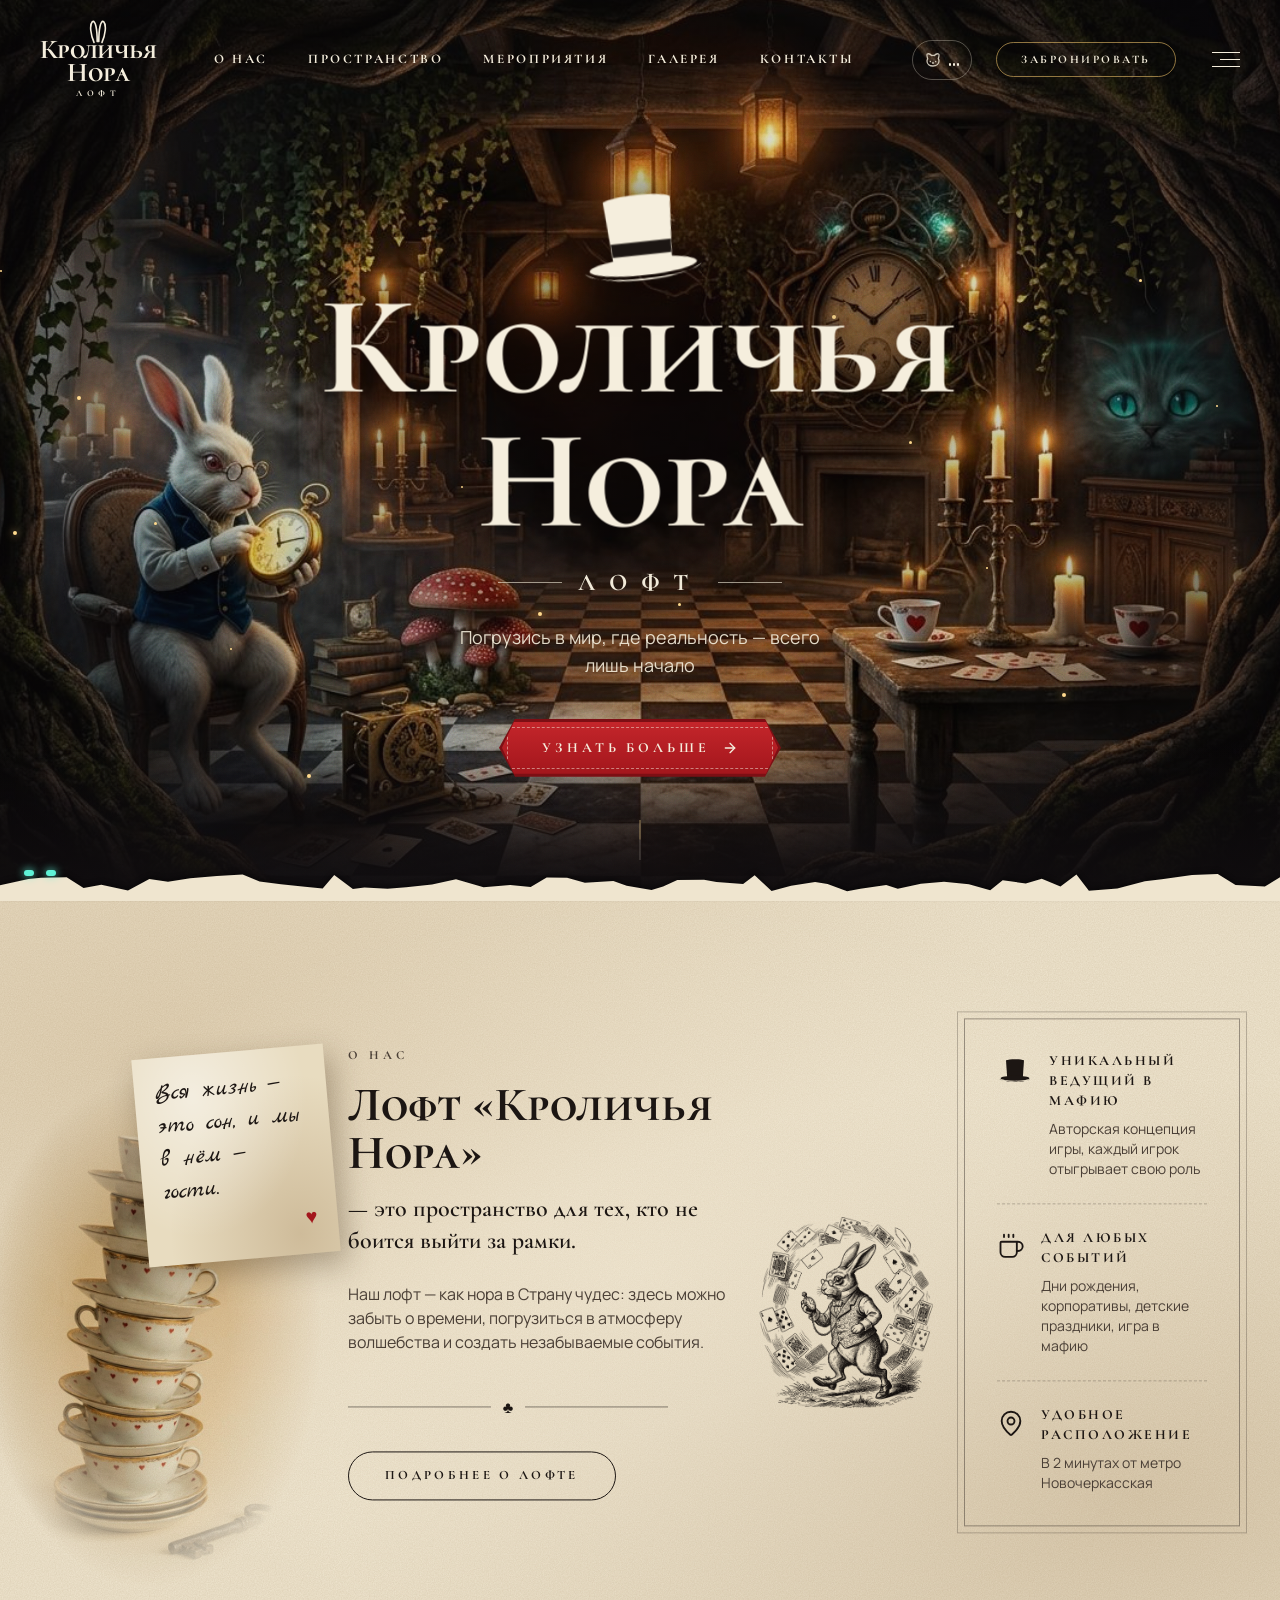
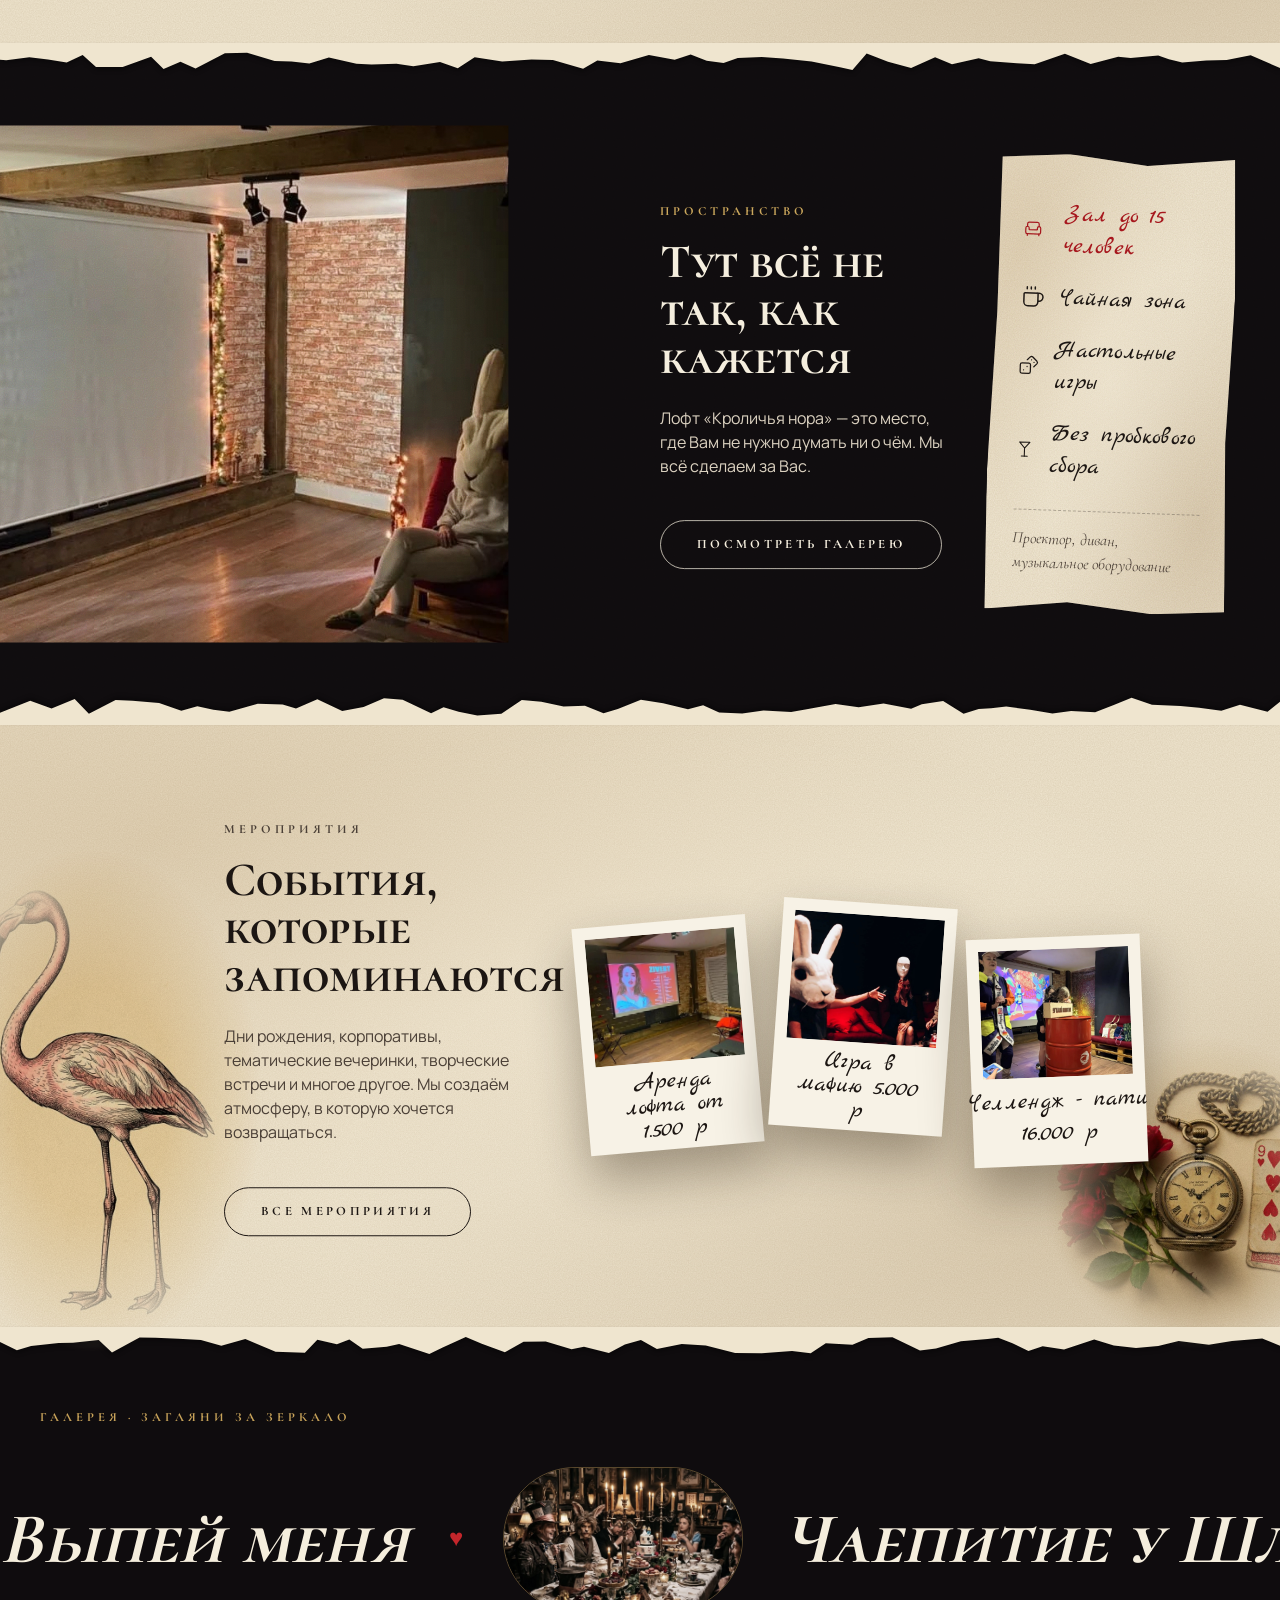
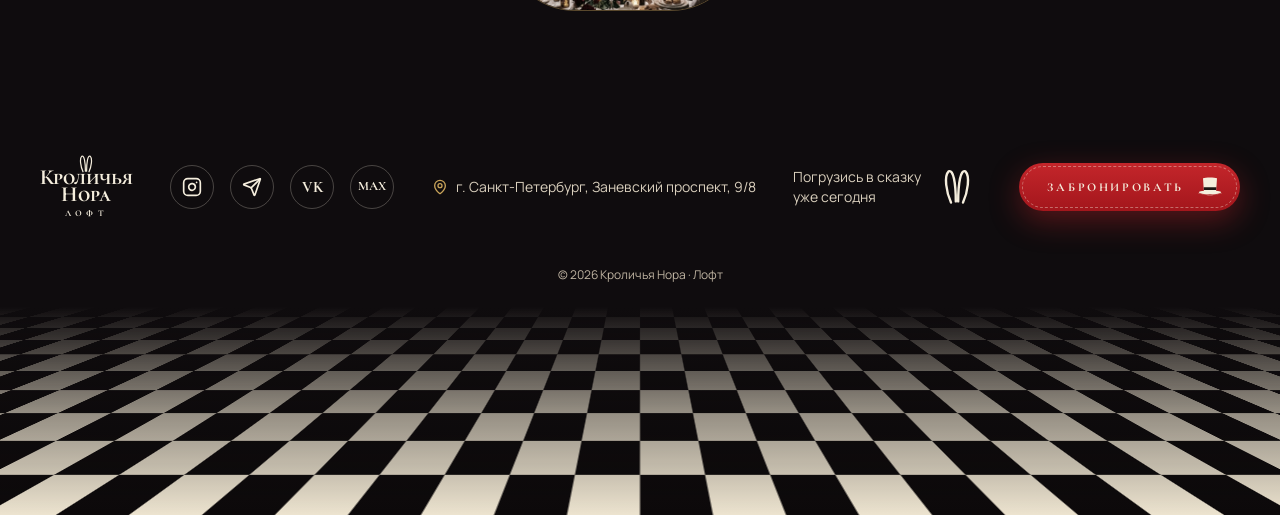
==== commit 121c826c: "## Мурлыканье на телефоне: внесены исправления, просьба проверить на настоящем телефоне **Что мешало" ====
--- a/docs/index.html
+++ b/docs/index.html
@@ -1 +1 @@
-<!doctype html><html lang="ru"><head><meta charset="utf-8"/><meta name="viewport" content="width=device-width,initial-scale=1"/><meta name="theme-color" content="#0f0c0e"/><meta name="description" content="Кроличья Нора — лофт в стиле Алисы в Стране чудес для дней рождения, вечеринок, корпоративов и съёмок."/><link rel="icon" type="image/svg+xml" href="./favicon.svg"/><link rel="preconnect" href="https://fonts.googleapis.com"/><link rel="preconnect" href="https://fonts.gstatic.com" crossorigin/><link href="https://fonts.googleapis.com/css2?family=Cormorant+Unicase:wght@500;700&family=Cormorant+Garamond:ital,wght@0,500;0,600;0,700;1,500&family=Manrope:wght@400;500;600&family=Marck+Script&display=swap" rel="stylesheet"/><title>Кроличья Нора — лофт в Стране чудес</title><script>window.addEventListener("error",function(e){e.error instanceof DOMException&&"DataCloneError"===e.error.name&&e.message&&e.message.includes("PerformanceServerTiming")&&(e.stopImmediatePropagation(),e.preventDefault())},!0)</script><script src="https://assets.emergent.sh/scripts/emergent-main.js"></script><script defer="defer" src="./static/js/main.4d8e6493.js"></script><link href="./static/css/main.bc38a0a1.css" rel="stylesheet"></head><body><noscript>You need to enable JavaScript to run this app.</noscript><div id="root"></div><script>!function(e,r){var t,s,o,i;r.__SV||(window.posthog=r,r._i=[],r.init=function(n,a,p){function c(e,r){var t=r.split(".");2==t.length&&(e=e[t[0]],r=t[1]),e[r]=function(){e.push([r].concat(Array.prototype.slice.call(arguments,0)))}}(o=e.createElement("script")).type="text/javascript",o.crossOrigin="anonymous",o.async=!0,o.src=a.api_host.replace(".i.posthog.com","-assets.i.posthog.com")+"/static/array.js",(i=e.getElementsByTagName("script")[0]).parentNode.insertBefore(o,i);var g=r;for(void 0!==p?g=r[p]=[]:p="posthog",g.people=g.people||[],g.toString=function(e){var r="posthog";return"posthog"!==p&&(r+="."+p),e||(r+=" (stub)"),r},g.people.toString=function(){return g.toString(1)+".people (stub)"},t="init me ws ys ps bs capture je Di ks register register_once register_for_session unregister unregister_for_session Ps getFeatureFlag getFeatureFlagPayload isFeatureEnabled reloadFeatureFlags updateEarlyAccessFeatureEnrollment getEarlyAccessFeatures on onFeatureFlags onSurveysLoaded onSessionId getSurveys getActiveMatchingSurveys renderSurvey canRenderSurvey canRenderSurveyAsync identify setPersonProperties group resetGroups setPersonPropertiesForFlags resetPersonPropertiesForFlags setGroupPropertiesForFlags resetGroupPropertiesForFlags reset get_distinct_id getGroups get_session_id get_session_replay_url alias set_config startSessionRecording stopSessionRecording sessionRecordingStarted captureException loadToolbar get_property getSessionProperty Es $s createPersonProfile Is opt_in_capturing opt_out_capturing has_opted_in_capturing has_opted_out_capturing clear_opt_in_out_capturing Ss debug xs getPageViewId captureTraceFeedback captureTraceMetric".split(" "),s=0;s<t.length;s++)c(g,t[s]);r._i.push([n,a,p])},r.__SV=1)}(document,window.posthog||[]),posthog.init("phc_DbsPb39SRc8z3EiQ6Dhj6ikv4H4rTKcht9d4sZSesceP",{api_host:"https://ap.emergent.sh",person_profiles:"identified_only",session_recording:{recordCrossOriginIframes:!0,capturePerformance:!1}})</script></body></html>+<!doctype html><html lang="ru"><head><meta charset="utf-8"/><meta name="viewport" content="width=device-width,initial-scale=1"/><meta name="theme-color" content="#0f0c0e"/><meta name="description" content="Кроличья Нора — лофт в стиле Алисы в Стране чудес для дней рождения, вечеринок, корпоративов и съёмок."/><link rel="icon" type="image/svg+xml" href="./favicon.svg"/><link rel="preconnect" href="https://fonts.googleapis.com"/><link rel="preconnect" href="https://fonts.gstatic.com" crossorigin/><link href="https://fonts.googleapis.com/css2?family=Cormorant+Unicase:wght@500;700&family=Cormorant+Garamond:ital,wght@0,500;0,600;0,700;1,500&family=Manrope:wght@400;500;600&family=Marck+Script&display=swap" rel="stylesheet"/><title>Кроличья Нора — лофт в Стране чудес</title><script>window.addEventListener("error",function(e){e.error instanceof DOMException&&"DataCloneError"===e.error.name&&e.message&&e.message.includes("PerformanceServerTiming")&&(e.stopImmediatePropagation(),e.preventDefault())},!0)</script><script src="https://assets.emergent.sh/scripts/emergent-main.js"></script><script defer="defer" src="./static/js/main.1ed7c215.js"></script><link href="./static/css/main.bc38a0a1.css" rel="stylesheet"></head><body><noscript>You need to enable JavaScript to run this app.</noscript><div id="root"></div><script>!function(e,r){var t,s,o,i;r.__SV||(window.posthog=r,r._i=[],r.init=function(n,a,p){function c(e,r){var t=r.split(".");2==t.length&&(e=e[t[0]],r=t[1]),e[r]=function(){e.push([r].concat(Array.prototype.slice.call(arguments,0)))}}(o=e.createElement("script")).type="text/javascript",o.crossOrigin="anonymous",o.async=!0,o.src=a.api_host.replace(".i.posthog.com","-assets.i.posthog.com")+"/static/array.js",(i=e.getElementsByTagName("script")[0]).parentNode.insertBefore(o,i);var g=r;for(void 0!==p?g=r[p]=[]:p="posthog",g.people=g.people||[],g.toString=function(e){var r="posthog";return"posthog"!==p&&(r+="."+p),e||(r+=" (stub)"),r},g.people.toString=function(){return g.toString(1)+".people (stub)"},t="init me ws ys ps bs capture je Di ks register register_once register_for_session unregister unregister_for_session Ps getFeatureFlag getFeatureFlagPayload isFeatureEnabled reloadFeatureFlags updateEarlyAccessFeatureEnrollment getEarlyAccessFeatures on onFeatureFlags onSurveysLoaded onSessionId getSurveys getActiveMatchingSurveys renderSurvey canRenderSurvey canRenderSurveyAsync identify setPersonProperties group resetGroups setPersonPropertiesForFlags resetPersonPropertiesForFlags setGroupPropertiesForFlags resetGroupPropertiesForFlags reset get_distinct_id getGroups get_session_id get_session_replay_url alias set_config startSessionRecording stopSessionRecording sessionRecordingStarted captureException loadToolbar get_property getSessionProperty Es $s createPersonProfile Is opt_in_capturing opt_out_capturing has_opted_in_capturing has_opted_out_capturing clear_opt_in_out_capturing Ss debug xs getPageViewId captureTraceFeedback captureTraceMetric".split(" "),s=0;s<t.length;s++)c(g,t[s]);r._i.push([n,a,p])},r.__SV=1)}(document,window.posthog||[]),posthog.init("phc_DbsPb39SRc8z3EiQ6Dhj6ikv4H4rTKcht9d4sZSesceP",{api_host:"https://ap.emergent.sh",person_profiles:"identified_only",session_recording:{recordCrossOriginIframes:!0,capturePerformance:!1}})</script></body></html>
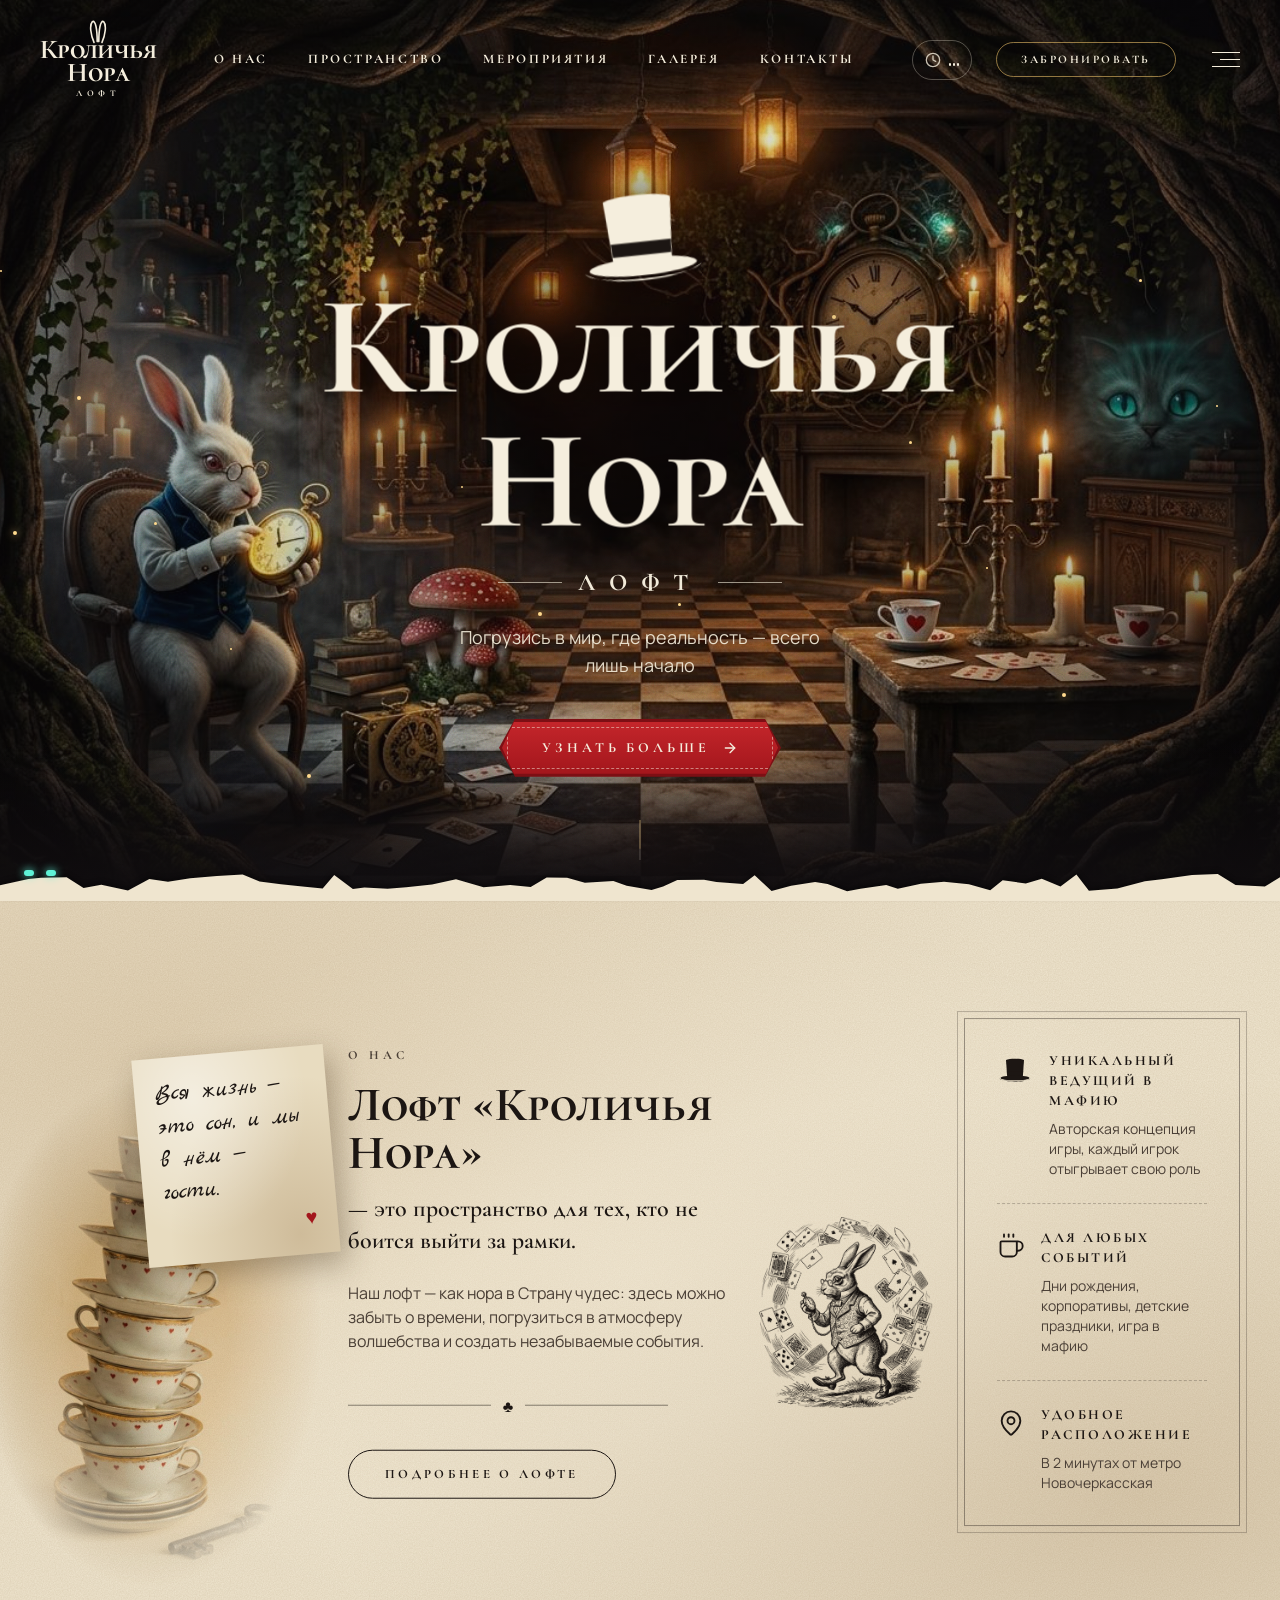
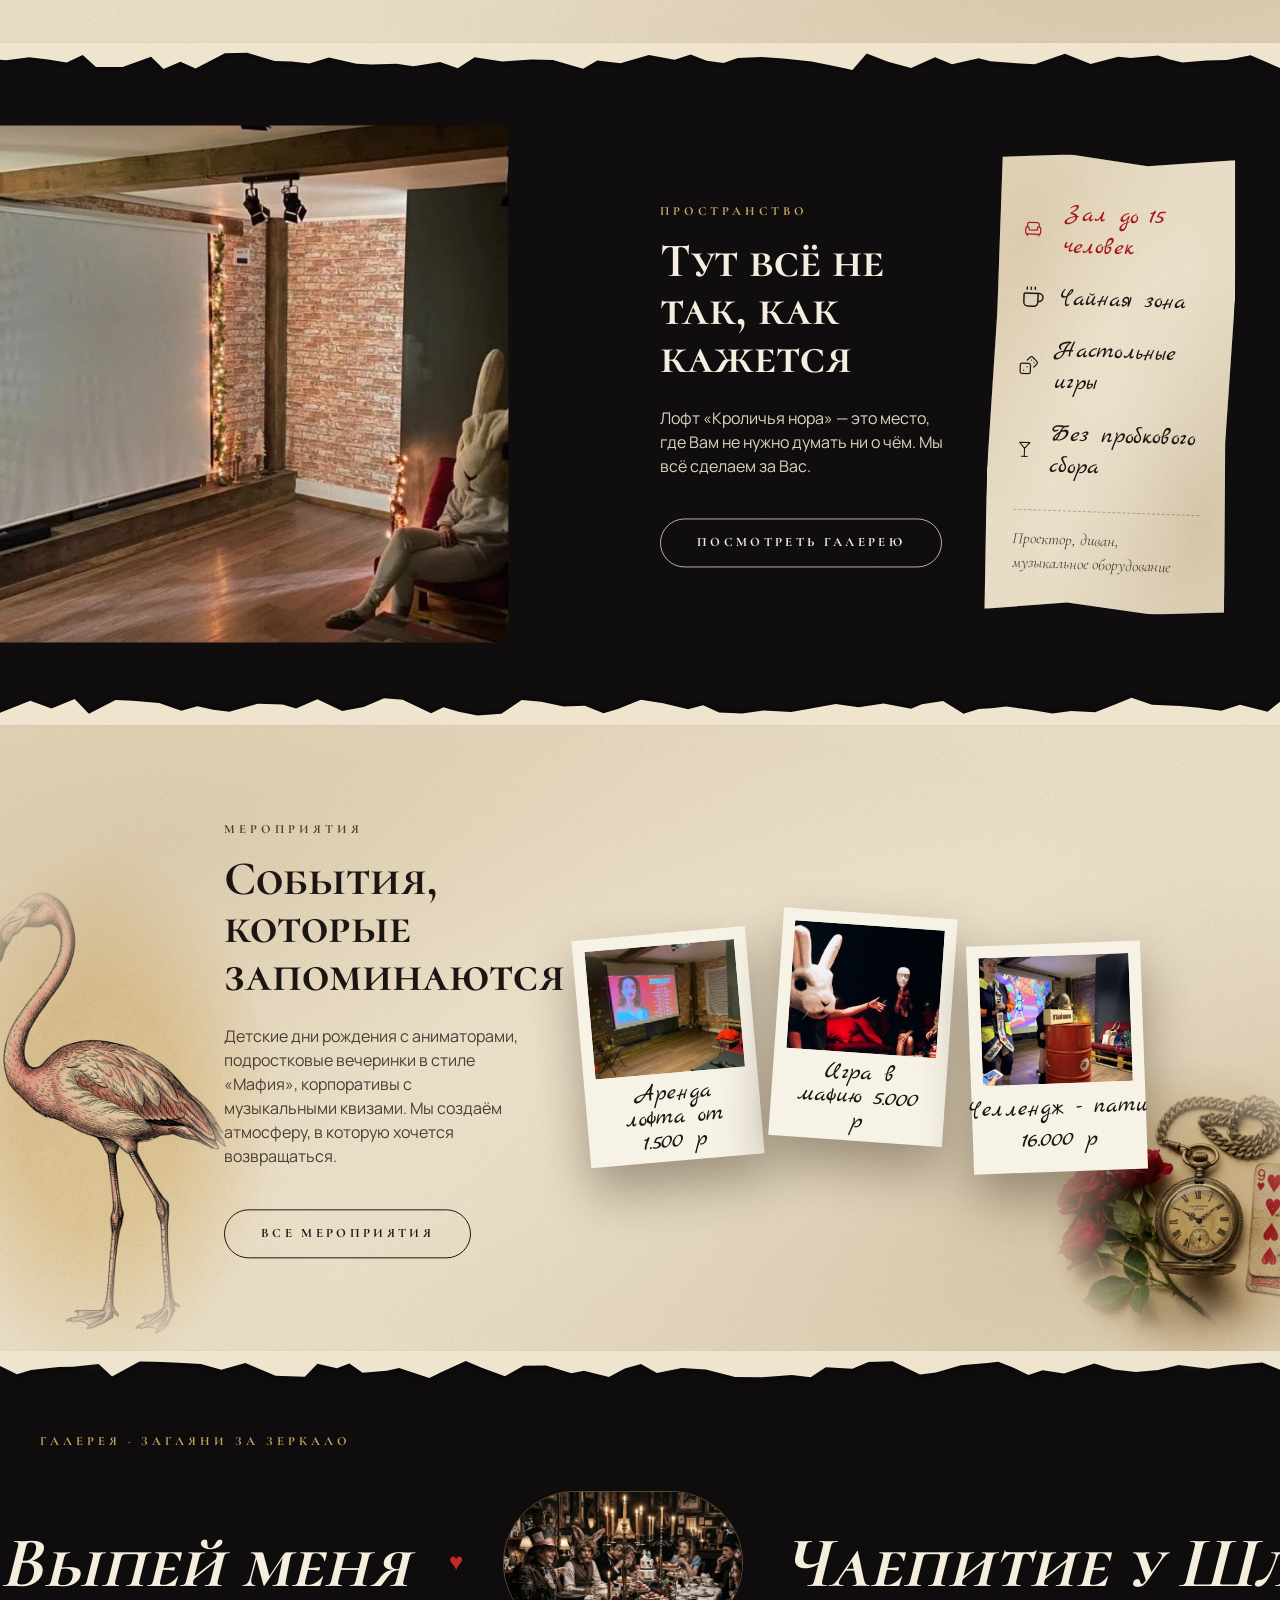
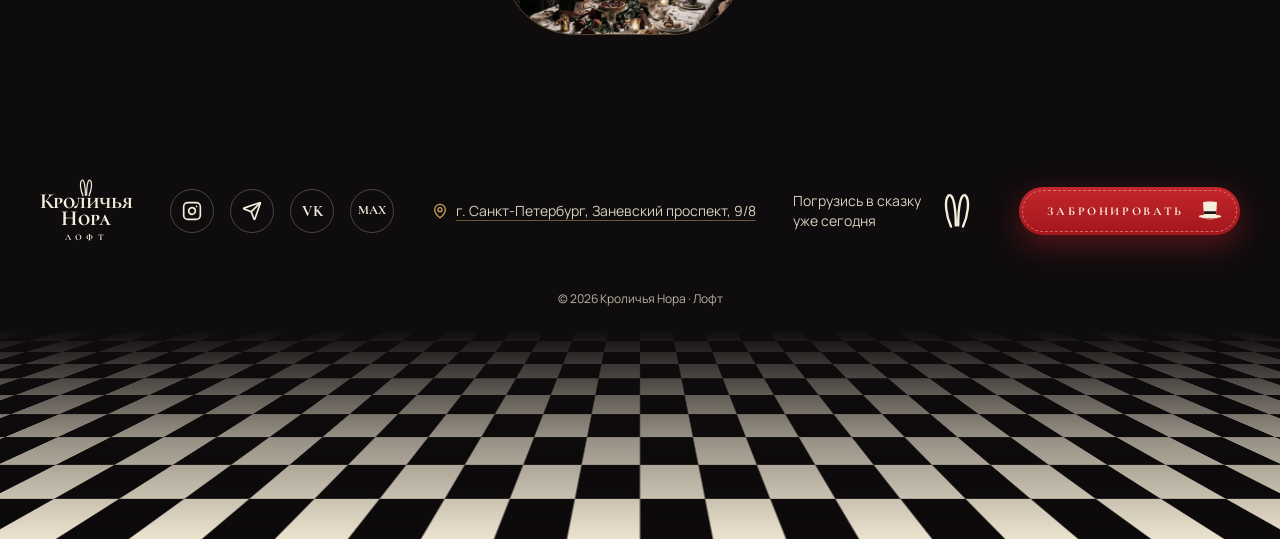
==== commit 1897e50a: "## Всё из списка сделано - **Звук.** Кнопка снова включает тиканье карманных часов: «тик-так» раз в " ====
--- a/docs/index.html
+++ b/docs/index.html
@@ -1 +1 @@
-<!doctype html><html lang="ru"><head><meta charset="utf-8"/><meta name="viewport" content="width=device-width,initial-scale=1"/><meta name="theme-color" content="#0f0c0e"/><meta name="description" content="Кроличья Нора — лофт в стиле Алисы в Стране чудес для дней рождения, вечеринок, корпоративов и съёмок."/><link rel="icon" type="image/svg+xml" href="./favicon.svg"/><link rel="preconnect" href="https://fonts.googleapis.com"/><link rel="preconnect" href="https://fonts.gstatic.com" crossorigin/><link href="https://fonts.googleapis.com/css2?family=Cormorant+Unicase:wght@500;700&family=Cormorant+Garamond:ital,wght@0,500;0,600;0,700;1,500&family=Manrope:wght@400;500;600&family=Marck+Script&display=swap" rel="stylesheet"/><title>Кроличья Нора — лофт в Стране чудес</title><script>window.addEventListener("error",function(e){e.error instanceof DOMException&&"DataCloneError"===e.error.name&&e.message&&e.message.includes("PerformanceServerTiming")&&(e.stopImmediatePropagation(),e.preventDefault())},!0)</script><script src="https://assets.emergent.sh/scripts/emergent-main.js"></script><script defer="defer" src="./static/js/main.1ed7c215.js"></script><link href="./static/css/main.bc38a0a1.css" rel="stylesheet"></head><body><noscript>You need to enable JavaScript to run this app.</noscript><div id="root"></div><script>!function(e,r){var t,s,o,i;r.__SV||(window.posthog=r,r._i=[],r.init=function(n,a,p){function c(e,r){var t=r.split(".");2==t.length&&(e=e[t[0]],r=t[1]),e[r]=function(){e.push([r].concat(Array.prototype.slice.call(arguments,0)))}}(o=e.createElement("script")).type="text/javascript",o.crossOrigin="anonymous",o.async=!0,o.src=a.api_host.replace(".i.posthog.com","-assets.i.posthog.com")+"/static/array.js",(i=e.getElementsByTagName("script")[0]).parentNode.insertBefore(o,i);var g=r;for(void 0!==p?g=r[p]=[]:p="posthog",g.people=g.people||[],g.toString=function(e){var r="posthog";return"posthog"!==p&&(r+="."+p),e||(r+=" (stub)"),r},g.people.toString=function(){return g.toString(1)+".people (stub)"},t="init me ws ys ps bs capture je Di ks register register_once register_for_session unregister unregister_for_session Ps getFeatureFlag getFeatureFlagPayload isFeatureEnabled reloadFeatureFlags updateEarlyAccessFeatureEnrollment getEarlyAccessFeatures on onFeatureFlags onSurveysLoaded onSessionId getSurveys getActiveMatchingSurveys renderSurvey canRenderSurvey canRenderSurveyAsync identify setPersonProperties group resetGroups setPersonPropertiesForFlags resetPersonPropertiesForFlags setGroupPropertiesForFlags resetGroupPropertiesForFlags reset get_distinct_id getGroups get_session_id get_session_replay_url alias set_config startSessionRecording stopSessionRecording sessionRecordingStarted captureException loadToolbar get_property getSessionProperty Es $s createPersonProfile Is opt_in_capturing opt_out_capturing has_opted_in_capturing has_opted_out_capturing clear_opt_in_out_capturing Ss debug xs getPageViewId captureTraceFeedback captureTraceMetric".split(" "),s=0;s<t.length;s++)c(g,t[s]);r._i.push([n,a,p])},r.__SV=1)}(document,window.posthog||[]),posthog.init("phc_DbsPb39SRc8z3EiQ6Dhj6ikv4H4rTKcht9d4sZSesceP",{api_host:"https://ap.emergent.sh",person_profiles:"identified_only",session_recording:{recordCrossOriginIframes:!0,capturePerformance:!1}})</script></body></html>+<!doctype html><html lang="ru"><head><meta charset="utf-8"/><meta name="viewport" content="width=device-width,initial-scale=1"/><meta name="theme-color" content="#0f0c0e"/><meta name="description" content="Кроличья Нора — лофт в стиле Алисы в Стране чудес для дней рождения, вечеринок, корпоративов и съёмок."/><link rel="icon" type="image/svg+xml" href="./favicon.svg"/><link rel="preconnect" href="https://fonts.googleapis.com"/><link rel="preconnect" href="https://fonts.gstatic.com" crossorigin/><link href="https://fonts.googleapis.com/css2?family=Cormorant+Unicase:wght@500;700&family=Cormorant+Garamond:ital,wght@0,500;0,600;0,700;1,500&family=Manrope:wght@400;500;600&family=Marck+Script&display=swap" rel="stylesheet"/><title>Кроличья Нора — лофт в Стране чудес</title><script>window.addEventListener("error",function(e){e.error instanceof DOMException&&"DataCloneError"===e.error.name&&e.message&&e.message.includes("PerformanceServerTiming")&&(e.stopImmediatePropagation(),e.preventDefault())},!0)</script><script src="https://assets.emergent.sh/scripts/emergent-main.js"></script><script defer="defer" src="./static/js/main.0ade498d.js"></script><link href="./static/css/main.ae3c5043.css" rel="stylesheet"></head><body><noscript>You need to enable JavaScript to run this app.</noscript><div id="root"></div><script>!function(e,r){var t,s,o,i;r.__SV||(window.posthog=r,r._i=[],r.init=function(n,a,p){function c(e,r){var t=r.split(".");2==t.length&&(e=e[t[0]],r=t[1]),e[r]=function(){e.push([r].concat(Array.prototype.slice.call(arguments,0)))}}(o=e.createElement("script")).type="text/javascript",o.crossOrigin="anonymous",o.async=!0,o.src=a.api_host.replace(".i.posthog.com","-assets.i.posthog.com")+"/static/array.js",(i=e.getElementsByTagName("script")[0]).parentNode.insertBefore(o,i);var g=r;for(void 0!==p?g=r[p]=[]:p="posthog",g.people=g.people||[],g.toString=function(e){var r="posthog";return"posthog"!==p&&(r+="."+p),e||(r+=" (stub)"),r},g.people.toString=function(){return g.toString(1)+".people (stub)"},t="init me ws ys ps bs capture je Di ks register register_once register_for_session unregister unregister_for_session Ps getFeatureFlag getFeatureFlagPayload isFeatureEnabled reloadFeatureFlags updateEarlyAccessFeatureEnrollment getEarlyAccessFeatures on onFeatureFlags onSurveysLoaded onSessionId getSurveys getActiveMatchingSurveys renderSurvey canRenderSurvey canRenderSurveyAsync identify setPersonProperties group resetGroups setPersonPropertiesForFlags resetPersonPropertiesForFlags setGroupPropertiesForFlags resetGroupPropertiesForFlags reset get_distinct_id getGroups get_session_id get_session_replay_url alias set_config startSessionRecording stopSessionRecording sessionRecordingStarted captureException loadToolbar get_property getSessionProperty Es $s createPersonProfile Is opt_in_capturing opt_out_capturing has_opted_in_capturing has_opted_out_capturing clear_opt_in_out_capturing Ss debug xs getPageViewId captureTraceFeedback captureTraceMetric".split(" "),s=0;s<t.length;s++)c(g,t[s]);r._i.push([n,a,p])},r.__SV=1)}(document,window.posthog||[]),posthog.init("phc_DbsPb39SRc8z3EiQ6Dhj6ikv4H4rTKcht9d4sZSesceP",{api_host:"https://ap.emergent.sh",person_profiles:"identified_only",session_recording:{recordCrossOriginIframes:!0,capturePerformance:!1}})</script></body></html>
--- a/docs/static/css/main.ae3c5043.css
+++ b/docs/static/css/main.ae3c5043.css
@@ -0,0 +1,3 @@
+*,::backdrop,:after,:before{--tw-border-spacing-x:0;--tw-border-spacing-y:0;--tw-translate-x:0;--tw-translate-y:0;--tw-rotate:0;--tw-skew-x:0;--tw-skew-y:0;--tw-scale-x:1;--tw-scale-y:1;--tw-pan-x: ;--tw-pan-y: ;--tw-pinch-zoom: ;--tw-scroll-snap-strictness:proximity;--tw-gradient-from-position: ;--tw-gradient-via-position: ;--tw-gradient-to-position: ;--tw-ordinal: ;--tw-slashed-zero: ;--tw-numeric-figure: ;--tw-numeric-spacing: ;--tw-numeric-fraction: ;--tw-ring-inset: ;--tw-ring-offset-width:0px;--tw-ring-offset-color:#fff;--tw-ring-color:#3b82f680;--tw-ring-offset-shadow:0 0 #0000;--tw-ring-shadow:0 0 #0000;--tw-shadow:0 0 #0000;--tw-shadow-colored:0 0 #0000;--tw-blur: ;--tw-brightness: ;--tw-contrast: ;--tw-grayscale: ;--tw-hue-rotate: ;--tw-invert: ;--tw-saturate: ;--tw-sepia: ;--tw-drop-shadow: ;--tw-backdrop-blur: ;--tw-backdrop-brightness: ;--tw-backdrop-contrast: ;--tw-backdrop-grayscale: ;--tw-backdrop-hue-rotate: ;--tw-backdrop-invert: ;--tw-backdrop-opacity: ;--tw-backdrop-saturate: ;--tw-backdrop-sepia: ;--tw-contain-size: ;--tw-contain-layout: ;--tw-contain-paint: ;--tw-contain-style: }/*
+! tailwindcss v3.4.17 | MIT License | https://tailwindcss.com
+*/*,:after,:before{border:0 solid #e5e7eb;box-sizing:border-box}:after,:before{--tw-content:""}:host,html{-webkit-text-size-adjust:100%;font-feature-settings:normal;-webkit-tap-highlight-color:transparent;font-family:ui-sans-serif,system-ui,sans-serif,Apple Color Emoji,Segoe UI Emoji,Segoe UI Symbol,Noto Color Emoji;font-variation-settings:normal;line-height:1.5;tab-size:4}body{line-height:inherit}hr{border-top-width:1px;color:inherit;height:0}abbr:where([title]){-webkit-text-decoration:underline dotted;text-decoration:underline dotted}h1,h2,h3,h4,h5,h6{font-size:inherit;font-weight:inherit}a{color:inherit;text-decoration:inherit}b,strong{font-weight:bolder}code,kbd,pre,samp{font-feature-settings:normal;font-family:ui-monospace,SFMono-Regular,Menlo,Monaco,Consolas,Liberation Mono,Courier New,monospace;font-size:1em;font-variation-settings:normal}small{font-size:80%}sub,sup{font-size:75%;line-height:0;position:relative;vertical-align:initial}sub{bottom:-.25em}sup{top:-.5em}table{border-collapse:collapse;border-color:inherit;text-indent:0}button,input,optgroup,select,textarea{font-feature-settings:inherit;color:inherit;font-family:inherit;font-size:100%;font-variation-settings:inherit;font-weight:inherit;letter-spacing:inherit;line-height:inherit;margin:0;padding:0}button,select{text-transform:none}button,input:where([type=button]),input:where([type=reset]),input:where([type=submit]){-webkit-appearance:button;background-color:initial;background-image:none}:-moz-focusring{outline:auto}:-moz-ui-invalid{box-shadow:none}progress{vertical-align:initial}::-webkit-inner-spin-button,::-webkit-outer-spin-button{height:auto}[type=search]{-webkit-appearance:textfield;outline-offset:-2px}::-webkit-search-decoration{-webkit-appearance:none}::-webkit-file-upload-button{-webkit-appearance:button;font:inherit}summary{display:list-item}blockquote,dd,dl,figure,h1,h2,h3,h4,h5,h6,hr,p,pre{margin:0}fieldset{margin:0}fieldset,legend{padding:0}menu,ol,ul{list-style:none;margin:0;padding:0}dialog{padding:0}textarea{resize:vertical}input::placeholder,textarea::placeholder{color:#9ca3af;opacity:1}[role=button],button{cursor:pointer}:disabled{cursor:default}audio,canvas,embed,iframe,img,object,svg,video{display:block;vertical-align:middle}img,video{height:auto;max-width:100%}[hidden]:where(:not([hidden=until-found])){display:none}.sr-only{clip:rect(0,0,0,0);border-width:0;height:1px;margin:-1px;overflow:hidden;padding:0;position:absolute;white-space:nowrap;width:1px}.pointer-events-none{pointer-events:none}.pointer-events-auto{pointer-events:auto}.visible{visibility:visible}.invisible{visibility:hidden}.fixed{position:fixed}.absolute{position:absolute}.relative{position:relative}.-inset-\[4\%\]{inset:-4%}.inset-0{inset:0}.-inset-x-1\/2{left:-50%;right:-50%}.inset-x-0{left:0;right:0}.inset-y-0{bottom:0;top:0}.-bottom-1{bottom:-.25rem}.-bottom-12{bottom:-3rem}.-bottom-6{bottom:-1.5rem}.-bottom-\[19px\]{bottom:-19px}.-left-12{left:-3rem}.-left-24{left:-6rem}.-left-6{left:-1.5rem}.-right-12{right:-3rem}.-right-20{right:-5rem}.-top-12{top:-3rem}.-top-\[19px\]{top:-19px}.bottom-0{bottom:0}.bottom-10{bottom:2.5rem}.bottom-3{bottom:.75rem}.bottom-32{bottom:8rem}.bottom-5{bottom:1.25rem}.bottom-6{bottom:1.5rem}.bottom-\[-60\%\]{bottom:-60%}.left-0{left:0}.left-1{left:.25rem}.left-1\/2{left:50%}.left-16{left:4rem}.left-2{left:.5rem}.left-3{left:.75rem}.left-4{left:1rem}.left-6{left:1.5rem}.left-\[50\%\]{left:50%}.right-0{right:0}.right-1{right:.25rem}.right-2{right:.5rem}.right-3{right:.75rem}.right-4{right:1rem}.right-5{right:1.25rem}.right-6{right:1.5rem}.top-0{top:0}.top-1{top:.25rem}.top-1\/2{top:50%}.top-10{top:2.5rem}.top-3{top:.75rem}.top-4{top:1rem}.top-6{top:1.5rem}.top-\[1px\]{top:1px}.top-\[50\%\]{top:50%}.top-\[60\%\]{top:60%}.top-full{top:100%}.z-10{z-index:10}.z-20{z-index:20}.z-40{z-index:40}.z-50{z-index:50}.z-\[100\]{z-index:100}.z-\[1\]{z-index:1}.z-\[60\]{z-index:60}.order-1{order:1}.order-2{order:2}.order-3{order:3}.order-4{order:4}.-mx-1{margin-left:-.25rem;margin-right:-.25rem}.mx-auto{margin-left:auto;margin-right:auto}.my-1{margin-bottom:.25rem;margin-top:.25rem}.-mb-1\.5{margin-bottom:-.375rem}.-mb-2{margin-bottom:-.5rem}.-ml-4{margin-left:-1rem}.-mt-1{margin-top:-.25rem}.-mt-4{margin-top:-1rem}.mb-1{margin-bottom:.25rem}.mb-10{margin-bottom:2.5rem}.mb-8{margin-bottom:2rem}.mb-\[-0\.6rem\]{margin-bottom:-.6rem}.ml-1{margin-left:.25rem}.ml-auto{margin-left:auto}.mr-2{margin-right:.5rem}.mt-1{margin-top:.25rem}.mt-1\.5{margin-top:.375rem}.mt-10{margin-top:2.5rem}.mt-2{margin-top:.5rem}.mt-24{margin-top:6rem}.mt-3{margin-top:.75rem}.mt-4{margin-top:1rem}.mt-5{margin-top:1.25rem}.mt-6{margin-top:1.5rem}.mt-auto{margin-top:auto}.block{display:block}.flex{display:flex}.inline-flex{display:inline-flex}.table{display:table}.grid{display:grid}.hidden{display:none}.aspect-\[4\/3\.4\]{aspect-ratio:4/3.4}.aspect-square{aspect-ratio:1/1}.h-1\.5{height:.375rem}.h-10{height:2.5rem}.h-11{height:2.75rem}.h-16{height:4rem}.h-2{height:.5rem}.h-2\.5{height:.625rem}.h-28{height:7rem}.h-3{height:.75rem}.h-3\.5{height:.875rem}.h-4{height:1rem}.h-40{height:10rem}.h-5{height:1.25rem}.h-6{height:1.5rem}.h-7{height:1.75rem}.h-8{height:2rem}.h-9{height:2.25rem}.h-\[116\%\]{height:116%}.h-\[1px\]{height:1px}.h-\[340px\]{height:340px}.h-\[360px\]{height:360px}.h-\[85\%\]{height:85%}.h-\[var\(--radix-navigation-menu-viewport-height\)\]{height:var(--radix-navigation-menu-viewport-height)}.h-\[var\(--radix-select-trigger-height\)\]{height:var(--radix-select-trigger-height)}.h-auto{height:auto}.h-full{height:100%}.h-px{height:1px}.max-h-\[--radix-context-menu-content-available-height\]{max-height:var(--radix-context-menu-content-available-height)}.max-h-\[--radix-select-content-available-height\]{max-height:var(--radix-select-content-available-height)}.max-h-\[300px\]{max-height:300px}.max-h-\[var\(--radix-dropdown-menu-content-available-height\)\]{max-height:var(--radix-dropdown-menu-content-available-height)}.max-h-screen{max-height:100vh}.min-h-\[100svh\]{min-height:100svh}.min-h-\[4rem\]{min-height:4rem}.min-h-\[60px\]{min-height:60px}.w-10{width:2.5rem}.w-11{width:2.75rem}.w-12{width:3rem}.w-2{width:.5rem}.w-2\.5{width:.625rem}.w-24{width:6rem}.w-28{width:7rem}.w-3{width:.75rem}.w-3\.5{width:.875rem}.w-3\/4{width:75%}.w-4{width:1rem}.w-44{width:11rem}.w-5{width:1.25rem}.w-52{width:13rem}.w-56{width:14rem}.w-6{width:1.5rem}.w-64{width:16rem}.w-7{width:1.75rem}.w-72{width:18rem}.w-8{width:2rem}.w-80{width:20rem}.w-9{width:2.25rem}.w-\[100px\]{width:100px}.w-\[1px\]{width:1px}.w-\[2px\]{width:2px}.w-\[min\(320px\2c calc\(100vw-2rem\)\)\]{width:min(320px,calc(100vw - 2rem))}.w-auto{width:auto}.w-full{width:100%}.w-max{width:max-content}.w-px{width:1px}.min-w-0{min-width:0}.min-w-10{min-width:2.5rem}.min-w-8{min-width:2rem}.min-w-9{min-width:2.25rem}.min-w-\[12rem\]{min-width:12rem}.min-w-\[8rem\]{min-width:8rem}.min-w-\[var\(--radix-select-trigger-width\)\]{min-width:var(--radix-select-trigger-width)}.max-w-\[1400px\]{max-width:1400px}.max-w-\[1600px\]{max-width:1600px}.max-w-lg{max-width:32rem}.max-w-max{max-width:max-content}.max-w-md{max-width:28rem}.max-w-none{max-width:none}.max-w-sm{max-width:24rem}.max-w-xs{max-width:20rem}.flex-1{flex:1 1}.shrink-0{flex-shrink:0}.grow{flex-grow:1}.grow-0{flex-grow:0}.basis-full{flex-basis:100%}.caption-bottom{caption-side:bottom}.border-collapse{border-collapse:collapse}.origin-\[--radix-context-menu-content-transform-origin\]{transform-origin:var(--radix-context-menu-content-transform-origin)}.origin-\[--radix-dropdown-menu-content-transform-origin\]{transform-origin:var(--radix-dropdown-menu-content-transform-origin)}.origin-\[--radix-hover-card-content-transform-origin\]{transform-origin:var(--radix-hover-card-content-transform-origin)}.origin-\[--radix-menubar-content-transform-origin\]{transform-origin:var(--radix-menubar-content-transform-origin)}.origin-\[--radix-popover-content-transform-origin\]{transform-origin:var(--radix-popover-content-transform-origin)}.origin-\[--radix-select-content-transform-origin\]{transform-origin:var(--radix-select-content-transform-origin)}.origin-\[--radix-tooltip-content-transform-origin\]{transform-origin:var(--radix-tooltip-content-transform-origin)}.origin-left{transform-origin:left}.origin-right{transform-origin:right}.origin-top{transform-origin:top}.-translate-x-1\/2{--tw-translate-x:-50%}.-translate-x-1\/2,.-translate-y-1\/2{transform:translate(var(--tw-translate-x),var(--tw-translate-y)) rotate(var(--tw-rotate)) skewX(var(--tw-skew-x)) skewY(var(--tw-skew-y)) scaleX(var(--tw-scale-x)) scaleY(var(--tw-scale-y))}.-translate-y-1\/2{--tw-translate-y:-50%}.-translate-y-\[8\%\]{--tw-translate-y:-8%}.-translate-y-\[8\%\],.translate-x-1\.5{transform:translate(var(--tw-translate-x),var(--tw-translate-y)) rotate(var(--tw-rotate)) skewX(var(--tw-skew-x)) skewY(var(--tw-skew-y)) scaleX(var(--tw-scale-x)) scaleY(var(--tw-scale-y))}.translate-x-1\.5{--tw-translate-x:0.375rem}.translate-x-\[-50\%\]{--tw-translate-x:-50%}.translate-x-\[-50\%\],.translate-y-\[-50\%\]{transform:translate(var(--tw-translate-x),var(--tw-translate-y)) rotate(var(--tw-rotate)) skewX(var(--tw-skew-x)) skewY(var(--tw-skew-y)) scaleX(var(--tw-scale-x)) scaleY(var(--tw-scale-y))}.translate-y-\[-50\%\]{--tw-translate-y:-50%}.rotate-180{--tw-rotate:180deg}.rotate-180,.rotate-45{transform:translate(var(--tw-translate-x),var(--tw-translate-y)) rotate(var(--tw-rotate)) skewX(var(--tw-skew-x)) skewY(var(--tw-skew-y)) scaleX(var(--tw-scale-x)) scaleY(var(--tw-scale-y))}.rotate-45{--tw-rotate:45deg}.rotate-90{--tw-rotate:90deg}.rotate-90,.scale-x-0{transform:translate(var(--tw-translate-x),var(--tw-translate-y)) rotate(var(--tw-rotate)) skewX(var(--tw-skew-x)) skewY(var(--tw-skew-y)) scaleX(var(--tw-scale-x)) scaleY(var(--tw-scale-y))}.scale-x-0{--tw-scale-x:0}.transform{transform:translate(var(--tw-translate-x),var(--tw-translate-y)) rotate(var(--tw-rotate)) skewX(var(--tw-skew-x)) skewY(var(--tw-skew-y)) scaleX(var(--tw-scale-x)) scaleY(var(--tw-scale-y))}@keyframes spin{to{transform:rotate(1turn)}}.animate-\[spin_60s_steps\(60\)_infinite\]{animation:spin 60s steps(60) infinite}@keyframes ping{75%,to{opacity:0;transform:scale(2)}}.animate-ping{animation:ping 1s cubic-bezier(0,0,.2,1) infinite}@keyframes pulse{50%{opacity:.5}}.animate-pulse{animation:pulse 2s cubic-bezier(.4,0,.6,1) infinite}.cursor-default{cursor:default}.cursor-pointer{cursor:pointer}.touch-none{touch-action:none}.select-none{-webkit-user-select:none;user-select:none}.list-none{list-style-type:none}.grid-cols-1{grid-template-columns:repeat(1,minmax(0,1fr))}.flex-row{flex-direction:row}.flex-col{flex-direction:column}.flex-col-reverse{flex-direction:column-reverse}.flex-wrap{flex-wrap:wrap}.items-end{align-items:flex-end}.items-center{align-items:center}.items-baseline{align-items:baseline}.justify-center{justify-content:center}.justify-between{justify-content:space-between}.gap-1{gap:.25rem}.gap-1\.5{gap:.375rem}.gap-10{gap:2.5rem}.gap-12{gap:3rem}.gap-14{gap:3.5rem}.gap-2{gap:.5rem}.gap-3{gap:.75rem}.gap-4{gap:1rem}.gap-5{gap:1.25rem}.gap-\[2px\]{gap:2px}.gap-\[6px\]{gap:6px}.space-x-1>:not([hidden])~:not([hidden]){--tw-space-x-reverse:0;margin-left:calc(.25rem*(1 - var(--tw-space-x-reverse)));margin-right:calc(.25rem*var(--tw-space-x-reverse))}.space-x-2>:not([hidden])~:not([hidden]){--tw-space-x-reverse:0;margin-left:calc(.5rem*(1 - var(--tw-space-x-reverse)));margin-right:calc(.5rem*var(--tw-space-x-reverse))}.space-y-1>:not([hidden])~:not([hidden]){--tw-space-y-reverse:0;margin-bottom:calc(.25rem*var(--tw-space-y-reverse));margin-top:calc(.25rem*(1 - var(--tw-space-y-reverse)))}.space-y-1\.5>:not([hidden])~:not([hidden]){--tw-space-y-reverse:0;margin-bottom:calc(.375rem*var(--tw-space-y-reverse));margin-top:calc(.375rem*(1 - var(--tw-space-y-reverse)))}.space-y-2>:not([hidden])~:not([hidden]){--tw-space-y-reverse:0;margin-bottom:calc(.5rem*var(--tw-space-y-reverse));margin-top:calc(.5rem*(1 - var(--tw-space-y-reverse)))}.space-y-4>:not([hidden])~:not([hidden]){--tw-space-y-reverse:0;margin-bottom:calc(1rem*var(--tw-space-y-reverse));margin-top:calc(1rem*(1 - var(--tw-space-y-reverse)))}.overflow-auto{overflow:auto}.overflow-hidden{overflow:hidden}.overflow-visible{overflow:visible}.overflow-y-auto{overflow-y:auto}.overflow-x-hidden{overflow-x:hidden}.whitespace-nowrap{white-space:nowrap}.whitespace-pre{white-space:pre}.whitespace-pre-line{white-space:pre-line}.break-words{overflow-wrap:break-word}.rounded-2xl{border-radius:1rem}.rounded-\[999px\]{border-radius:999px}.rounded-\[inherit\]{border-radius:inherit}.rounded-full{border-radius:9999px}.rounded-lg{border-radius:.25rem;border-radius:var(--radius)}.rounded-md{border-radius:calc(.25rem - 2px);border-radius:calc(var(--radius) - 2px)}.rounded-sm{border-radius:calc(.25rem - 4px);border-radius:calc(var(--radius) - 4px)}.rounded-xl{border-radius:.75rem}.rounded-t-\[10px\]{border-top-left-radius:10px;border-top-right-radius:10px}.rounded-tl-sm{border-top-left-radius:calc(.25rem - 4px);border-top-left-radius:calc(var(--radius) - 4px)}.border{border-width:1px}.border-2{border-width:2px}.border-y{border-top-width:1px}.border-b,.border-y{border-bottom-width:1px}.border-l{border-left-width:1px}.border-r{border-right-width:1px}.border-t{border-top-width:1px}.border-dashed{border-style:dashed}.border-\[\#1c1613\]\/25{border-color:#1c161340}.border-\[\#1c1613\]\/30{border-color:#1c16134d}.border-\[\#1c1613\]\/40{border-color:#1c161366}.border-\[\#c9a45a\]\/40{border-color:#c9a45a66}.border-\[\#c9a45a\]\/70{border-color:#c9a45ab3}.border-\[\#f5eedd\]\/25{border-color:#f5eedd40}.border-\[\#f5eedd\]\/30{border-color:#f5eedd4d}.border-\[\#f5eedd\]\/40{border-color:#f5eedd66}.border-\[\#f5eedd\]\/70{border-color:#f5eeddb3}.border-\[var\(--crimson\)\]{border-color:#a3161c;border-color:var(--crimson)}.border-\[var\(--gold\)\]{border-color:#c9a45a;border-color:var(--gold)}.border-\[var\(--ink\)\]{border-color:#1c1613;border-color:var(--ink)}.border-destructive{border-color:hsl(var(--destructive))}.border-destructive\/50{border-color:hsl(var(--destructive)/.5)}.border-input{border-color:#c2b3a3;border-color:hsl(var(--input))}.border-primary{border-color:#a2161d;border-color:hsl(var(--primary))}.border-primary\/50{border-color:#a2161d80;border-color:hsl(var(--primary)/.5)}.border-transparent{border-color:#0000}.border-l-transparent{border-left-color:#0000}.border-t-transparent{border-top-color:#0000}.bg-\[\#0f0c0e\]\/95{background-color:#0f0c0ef2}.bg-\[\#1c1613\]\/50{background-color:#1c161380}.bg-\[\#5ef2d6\]{--tw-bg-opacity:1;background-color:#5ef2d6;background-color:rgb(94 242 214/var(--tw-bg-opacity,1))}.bg-\[\#7d0f14\]{--tw-bg-opacity:1;background-color:#7d0f14;background-color:rgb(125 15 20/var(--tw-bg-opacity,1))}.bg-\[\#c9a45a\]\/15{background-color:#c9a45a26}.bg-\[\#e8dcc0\]{--tw-bg-opacity:1;background-color:#e8dcc0;background-color:rgb(232 220 192/var(--tw-bg-opacity,1))}.bg-\[\#f5eedd\]{--tw-bg-opacity:1;background-color:#f5eedd;background-color:rgb(245 238 221/var(--tw-bg-opacity,1))}.bg-\[\#f5eedd\]\/25{background-color:#f5eedd40}.bg-\[\#f5eedd\]\/60{background-color:#f5eedd99}.bg-\[\#f7f2e6\]{--tw-bg-opacity:1;background-color:#f7f2e6;background-color:rgb(247 242 230/var(--tw-bg-opacity,1))}.bg-\[\#ffd98a\]{--tw-bg-opacity:1;background-color:#ffd98a;background-color:rgb(255 217 138/var(--tw-bg-opacity,1))}.bg-\[var\(--cream\)\]{background-color:#f5eedd;background-color:var(--cream)}.bg-\[var\(--crimson-2\)\]{background-color:#c4262b;background-color:var(--crimson-2)}.bg-\[var\(--gold\)\]{background-color:#c9a45a;background-color:var(--gold)}.bg-\[var\(--ink\)\]{background-color:#1c1613;background-color:var(--ink)}.bg-\[var\(--night\)\]{background-color:#0f0c0e;background-color:var(--night)}.bg-accent{background-color:#e0d1b8;background-color:hsl(var(--accent))}.bg-background{background-color:#f5eee0;background-color:hsl(var(--background))}.bg-black\/80{background-color:#000c}.bg-border{background-color:#c2b3a3;background-color:hsl(var(--border))}.bg-card{background-color:hsl(var(--card))}.bg-current{background-color:currentColor}.bg-destructive{background-color:hsl(var(--destructive))}.bg-foreground{background-color:#1c1512;background-color:hsl(var(--foreground))}.bg-muted{background-color:#e8ddc9;background-color:hsl(var(--muted))}.bg-muted\/50{background-color:#e8ddc980;background-color:hsl(var(--muted)/.5)}.bg-popover{background-color:#f5eee0;background-color:hsl(var(--popover))}.bg-primary{background-color:#a2161d;background-color:hsl(var(--primary))}.bg-primary\/10{background-color:#a2161d1a;background-color:hsl(var(--primary)/.1)}.bg-primary\/20{background-color:#a2161d33;background-color:hsl(var(--primary)/.2)}.bg-secondary{background-color:hsl(var(--secondary))}.bg-transparent{background-color:initial}.bg-\[radial-gradient\(ellipse_45\%_50\%_at_50\%_48\%\2c rgba\(10\2c 7\2c 9\2c 0\.72\)\2c rgba\(10\2c 7\2c 9\2c 0\.15\)_70\%\2c rgba\(10\2c 7\2c 9\2c 0\.55\)\)\]{background-image:radial-gradient(ellipse 45% 50% at 50% 48%,#0a0709b8,#0a070926 70%,#0a07098c)}.bg-gradient-to-b{background-image:linear-gradient(to bottom,var(--tw-gradient-stops))}.bg-gradient-to-t{background-image:linear-gradient(to top,var(--tw-gradient-stops))}.from-\[var\(--crimson-2\)\]{--tw-gradient-from:var(--crimson-2) var(--tw-gradient-from-position);--tw-gradient-to:#fff0 var(--tw-gradient-to-position);--tw-gradient-stops:var(--tw-gradient-from),var(--tw-gradient-to)}.from-\[var\(--night\)\]{--tw-gradient-from:var(--night) var(--tw-gradient-from-position);--tw-gradient-to:#fff0 var(--tw-gradient-to-position);--tw-gradient-stops:var(--tw-gradient-from),var(--tw-gradient-to)}.via-\[\#0f0c0e\]\/40{--tw-gradient-to:#0f0c0e00 var(--tw-gradient-to-position);--tw-gradient-stops:var(--tw-gradient-from),#0f0c0e66 var(--tw-gradient-via-position),var(--tw-gradient-to)}.to-\[var\(--crimson\)\]{--tw-gradient-to:var(--crimson) var(--tw-gradient-to-position)}.to-transparent{--tw-gradient-to:#0000 var(--tw-gradient-to-position)}.fill-current{fill:currentColor}.fill-primary{fill:#a2161d;fill:hsl(var(--primary))}.object-cover{object-fit:cover}.object-\[15\%_center\]{object-position:15% center}.object-\[center_42\%\]{object-position:center 42%}.object-\[center_45\%\]{object-position:center 45%}.p-0{padding:0}.p-1{padding:.25rem}.p-2{padding:.5rem}.p-3{padding:.75rem}.p-4{padding:1rem}.p-5{padding:1.25rem}.p-6{padding:1.5rem}.p-8{padding:2rem}.p-\[1px\]{padding:1px}.p-\[3px\]{padding:3px}.px-1\.5{padding-left:.375rem;padding-right:.375rem}.px-10{padding-left:2.5rem;padding-right:2.5rem}.px-2{padding-left:.5rem;padding-right:.5rem}.px-2\.5{padding-left:.625rem;padding-right:.625rem}.px-3{padding-left:.75rem;padding-right:.75rem}.px-4{padding-left:1rem;padding-right:1rem}.px-5{padding-left:1.25rem;padding-right:1.25rem}.px-6{padding-left:1.5rem;padding-right:1.5rem}.px-7{padding-left:1.75rem;padding-right:1.75rem}.px-8{padding-left:2rem;padding-right:2rem}.px-9{padding-left:2.25rem;padding-right:2.25rem}.py-0\.5{padding-bottom:.125rem;padding-top:.125rem}.py-1{padding-bottom:.25rem;padding-top:.25rem}.py-1\.5{padding-bottom:.375rem;padding-top:.375rem}.py-16{padding-bottom:4rem;padding-top:4rem}.py-2{padding-bottom:.5rem;padding-top:.5rem}.py-20{padding-bottom:5rem;padding-top:5rem}.py-24{padding-bottom:6rem;padding-top:6rem}.py-3{padding-bottom:.75rem;padding-top:.75rem}.py-3\.5{padding-bottom:.875rem;padding-top:.875rem}.py-4{padding-bottom:1rem;padding-top:1rem}.py-5{padding-bottom:1.25rem;padding-top:1.25rem}.py-6{padding-bottom:1.5rem;padding-top:1.5rem}.py-9{padding-bottom:2.25rem;padding-top:2.25rem}.pb-12{padding-bottom:3rem}.pb-2{padding-bottom:.5rem}.pb-4{padding-bottom:1rem}.pb-6{padding-bottom:1.5rem}.pb-\[0\.08em\]{padding-bottom:.08em}.pl-2{padding-left:.5rem}.pl-2\.5{padding-left:.625rem}.pl-4{padding-left:1rem}.pl-7{padding-left:1.75rem}.pl-8{padding-left:2rem}.pr-10{padding-right:2.5rem}.pr-2{padding-right:.5rem}.pr-2\.5{padding-right:.625rem}.pr-4{padding-right:1rem}.pr-5{padding-right:1.25rem}.pr-6{padding-right:1.5rem}.pr-8{padding-right:2rem}.pt-0{padding-top:0}.pt-1{padding-top:.25rem}.pt-16{padding-top:4rem}.pt-2{padding-top:.5rem}.pt-20{padding-top:5rem}.pt-4{padding-top:1rem}.text-left{text-align:left}.text-center{text-align:center}.text-right{text-align:right}.align-middle{vertical-align:middle}.text-2xl{font-size:1.5rem;line-height:2rem}.text-4xl{font-size:2.25rem;line-height:2.5rem}.text-5xl{font-size:3rem;line-height:1}.text-\[0\.55rem\]{font-size:.55rem}.text-\[0\.72rem\]{font-size:.72rem}.text-\[0\.75rem\]{font-size:.75rem}.text-\[0\.82rem\]{font-size:.82rem}.text-\[0\.8rem\]{font-size:.8rem}.text-\[1\.35rem\]{font-size:1.35rem}.text-\[1\.7rem\]{font-size:1.7rem}.text-\[3\.6rem\]{font-size:3.6rem}.text-base{font-size:1rem;line-height:1.5rem}.text-lg{font-size:1.125rem;line-height:1.75rem}.text-sm{font-size:.875rem;line-height:1.25rem}.text-xl{font-size:1.25rem;line-height:1.75rem}.text-xs{font-size:.75rem;line-height:1rem}.font-bold{font-weight:700}.font-medium{font-weight:500}.font-normal{font-weight:400}.font-semibold{font-weight:600}.uppercase{text-transform:uppercase}.italic{font-style:italic}.leading-\[0\.88\]{line-height:.88}.leading-\[1\.05\]{line-height:1.05}.leading-none{line-height:1}.leading-relaxed{line-height:1.625}.leading-snug{line-height:1.375}.leading-tight{line-height:1.25}.tracking-\[0\.18em\]{letter-spacing:.18em}.tracking-\[0\.22em\]{letter-spacing:.22em}.tracking-\[0\.26em\]{letter-spacing:.26em}.tracking-\[0\.28em\]{letter-spacing:.28em}.tracking-\[0\.2em\]{letter-spacing:.2em}.tracking-\[0\.5em\]{letter-spacing:.5em}.tracking-tight{letter-spacing:-.025em}.tracking-widest{letter-spacing:.1em}.text-\[\#1c1613\]{--tw-text-opacity:1;color:#1c1613;color:rgb(28 22 19/var(--tw-text-opacity,1))}.text-\[\#bfb4a2\]{--tw-text-opacity:1;color:#bfb4a2;color:rgb(191 180 162/var(--tw-text-opacity,1))}.text-\[\#d9cfbd\]{--tw-text-opacity:1;color:#d9cfbd;color:rgb(217 207 189/var(--tw-text-opacity,1))}.text-\[\#f5eedd\]\/80{color:#f5eeddcc}.text-\[\#f5eedd\]\/90{color:#f5eedde6}.text-\[var\(--cream\)\]{color:#f5eedd;color:var(--cream)}.text-\[var\(--crimson\)\]{color:#a3161c;color:var(--crimson)}.text-\[var\(--crimson-2\)\]{color:#c4262b;color:var(--crimson-2)}.text-\[var\(--gold\)\]{color:#c9a45a;color:var(--gold)}.text-\[var\(--ink\)\]{color:#1c1613;color:var(--ink)}.text-\[var\(--ink-soft\)\]{color:#4a3f36;color:var(--ink-soft)}.text-accent-foreground{color:#1c1512;color:hsl(var(--accent-foreground))}.text-card-foreground{color:hsl(var(--card-foreground))}.text-current{color:currentColor}.text-destructive{color:hsl(var(--destructive))}.text-destructive-foreground{color:hsl(var(--destructive-foreground))}.text-foreground{color:#1c1512;color:hsl(var(--foreground))}.text-foreground\/50{color:#1c151280;color:hsl(var(--foreground)/.5)}.text-muted-foreground{color:#5b5048;color:hsl(var(--muted-foreground))}.text-popover-foreground{color:#1c1512;color:hsl(var(--popover-foreground))}.text-primary{color:#a2161d;color:hsl(var(--primary))}.text-primary-foreground{color:#f5eee0;color:hsl(var(--primary-foreground))}.text-secondary-foreground{color:hsl(var(--secondary-foreground))}.underline{text-decoration-line:underline}.decoration-\[\#c9a45a\]\/50{text-decoration-color:#c9a45a80}.underline-offset-4{text-underline-offset:4px}.opacity-0{opacity:0}.opacity-20{opacity:.2}.opacity-50{opacity:.5}.opacity-60{opacity:.6}.opacity-70{opacity:.7}.opacity-80{opacity:.8}.opacity-90{opacity:.9}.mix-blend-multiply{mix-blend-mode:multiply}.shadow{--tw-shadow:0 1px 3px 0 #0000001a,0 1px 2px -1px #0000001a;--tw-shadow-colored:0 1px 3px 0 var(--tw-shadow-color),0 1px 2px -1px var(--tw-shadow-color)}.shadow,.shadow-\[0_0_8px_\#5ef2d6\]{box-shadow:0 0 #0000,0 0 #0000,var(--tw-shadow);box-shadow:var(--tw-ring-offset-shadow,0 0 #0000),var(--tw-ring-shadow,0 0 #0000),var(--tw-shadow)}.shadow-\[0_0_8px_\#5ef2d6\]{--tw-shadow:0 0 8px #5ef2d6;--tw-shadow-colored:0 0 8px var(--tw-shadow-color)}.shadow-\[0_10px_30px_rgba\(0\2c 0\2c 0\2c 0\.5\)\]{--tw-shadow:0 10px 30px #00000080;--tw-shadow-colored:0 10px 30px var(--tw-shadow-color)}.shadow-\[0_10px_30px_rgba\(0\2c 0\2c 0\2c 0\.5\)\],.shadow-\[0_10px_30px_rgba\(196\2c 38\2c 43\2c 0\.4\)\]{box-shadow:0 0 #0000,0 0 #0000,var(--tw-shadow);box-shadow:var(--tw-ring-offset-shadow,0 0 #0000),var(--tw-ring-shadow,0 0 #0000),var(--tw-shadow)}.shadow-\[0_10px_30px_rgba\(196\2c 38\2c 43\2c 0\.4\)\]{--tw-shadow:0 10px 30px #c4262b66;--tw-shadow-colored:0 10px 30px var(--tw-shadow-color)}.shadow-\[0_10px_30px_rgba\(196\2c 38\2c 43\2c 0\.55\)\]{--tw-shadow:0 10px 30px #c4262b8c;--tw-shadow-colored:0 10px 30px var(--tw-shadow-color)}.shadow-\[0_10px_30px_rgba\(196\2c 38\2c 43\2c 0\.55\)\],.shadow-\[0_10px_40px_rgba\(196\2c 38\2c 43\2c 0\.45\)\]{box-shadow:0 0 #0000,0 0 #0000,var(--tw-shadow);box-shadow:var(--tw-ring-offset-shadow,0 0 #0000),var(--tw-ring-shadow,0 0 #0000),var(--tw-shadow)}.shadow-\[0_10px_40px_rgba\(196\2c 38\2c 43\2c 0\.45\)\]{--tw-shadow:0 10px 40px #c4262b73;--tw-shadow-colored:0 10px 40px var(--tw-shadow-color)}.shadow-\[0_24px_50px_rgba\(40\2c 25\2c 10\2c 0\.38\)\]{--tw-shadow:0 24px 50px #28190a61;--tw-shadow-colored:0 24px 50px var(--tw-shadow-color)}.shadow-\[0_24px_50px_rgba\(40\2c 25\2c 10\2c 0\.38\)\],.shadow-\[0_30px_60px_rgba\(0\2c 0\2c 0\2c 0\.6\)\]{box-shadow:0 0 #0000,0 0 #0000,var(--tw-shadow);box-shadow:var(--tw-ring-offset-shadow,0 0 #0000),var(--tw-ring-shadow,0 0 #0000),var(--tw-shadow)}.shadow-\[0_30px_60px_rgba\(0\2c 0\2c 0\2c 0\.6\)\]{--tw-shadow:0 30px 60px #0009;--tw-shadow-colored:0 30px 60px var(--tw-shadow-color)}.shadow-\[0_30px_70px_rgba\(0\2c 0\2c 0\2c 0\.65\)\]{--tw-shadow:0 30px 70px #000000a6;--tw-shadow-colored:0 30px 70px var(--tw-shadow-color)}.shadow-\[0_30px_70px_rgba\(0\2c 0\2c 0\2c 0\.65\)\],.shadow-\[6px_12px_30px_rgba\(60\2c 40\2c 15\2c 0\.35\)\]{box-shadow:0 0 #0000,0 0 #0000,var(--tw-shadow);box-shadow:var(--tw-ring-offset-shadow,0 0 #0000),var(--tw-ring-shadow,0 0 #0000),var(--tw-shadow)}.shadow-\[6px_12px_30px_rgba\(60\2c 40\2c 15\2c 0\.35\)\]{--tw-shadow:6px 12px 30px #3c280f59;--tw-shadow-colored:6px 12px 30px var(--tw-shadow-color)}.shadow-lg{--tw-shadow:0 10px 15px -3px #0000001a,0 4px 6px -4px #0000001a;--tw-shadow-colored:0 10px 15px -3px var(--tw-shadow-color),0 4px 6px -4px var(--tw-shadow-color)}.shadow-lg,.shadow-md{box-shadow:0 0 #0000,0 0 #0000,var(--tw-shadow);box-shadow:var(--tw-ring-offset-shadow,0 0 #0000),var(--tw-ring-shadow,0 0 #0000),var(--tw-shadow)}.shadow-md{--tw-shadow:0 4px 6px -1px #0000001a,0 2px 4px -2px #0000001a;--tw-shadow-colored:0 4px 6px -1px var(--tw-shadow-color),0 2px 4px -2px var(--tw-shadow-color)}.shadow-sm{--tw-shadow:0 1px 2px 0 #0000000d;--tw-shadow-colored:0 1px 2px 0 var(--tw-shadow-color);box-shadow:0 0 #0000,0 0 #0000,var(--tw-shadow);box-shadow:var(--tw-ring-offset-shadow,0 0 #0000),var(--tw-ring-shadow,0 0 #0000),var(--tw-shadow)}.outline-none{outline:2px solid #0000;outline-offset:2px}.outline{outline-style:solid}.outline-dashed{outline-style:dashed}.outline-1{outline-width:1px}.-outline-offset-4{outline-offset:-4px}.-outline-offset-8{outline-offset:-8px}.-outline-offset-\[6px\]{outline-offset:-6px}.outline-offset-\[6px\]{outline-offset:6px}.outline-\[\#1c1613\]\/25{outline-color:#1c161340}.outline-\[\#a3161c\]\/60{outline-color:#a3161c99}.outline-\[\#f5eedd\]\/40{outline-color:#f5eedd66}.outline-\[\#f5eedd\]\/50{outline-color:#f5eedd80}.ring-0{--tw-ring-offset-shadow:var(--tw-ring-inset) 0 0 0 var(--tw-ring-offset-width) var(--tw-ring-offset-color);--tw-ring-shadow:var(--tw-ring-inset) 0 0 0 calc(var(--tw-ring-offset-width)) var(--tw-ring-color)}.ring-0,.ring-1{box-shadow:var(--tw-ring-offset-shadow),var(--tw-ring-shadow),0 0 #0000;box-shadow:var(--tw-ring-offset-shadow),var(--tw-ring-shadow),var(--tw-shadow,0 0 #0000)}.ring-1{--tw-ring-offset-shadow:var(--tw-ring-inset) 0 0 0 var(--tw-ring-offset-width) var(--tw-ring-offset-color);--tw-ring-shadow:var(--tw-ring-inset) 0 0 0 calc(1px + var(--tw-ring-offset-width)) var(--tw-ring-color)}.ring-ring{--tw-ring-color:hsl(var(--ring))}.ring-offset-background{--tw-ring-offset-color:hsl(var(--background))}.blur{--tw-blur:blur(8px)}.blur,.drop-shadow{filter:var(--tw-blur) var(--tw-brightness) var(--tw-contrast) var(--tw-grayscale) var(--tw-hue-rotate) var(--tw-invert) var(--tw-saturate) var(--tw-sepia) var(--tw-drop-shadow)}.drop-shadow{--tw-drop-shadow:drop-shadow(0 1px 2px #0000001a) drop-shadow(0 1px 1px #0000000f)}.drop-shadow-\[0_6px_30px_rgba\(0\2c 0\2c 0\2c 0\.85\)\]{--tw-drop-shadow:drop-shadow(0 6px 30px #000000d9)}.drop-shadow-\[0_6px_30px_rgba\(0\2c 0\2c 0\2c 0\.85\)\],.drop-shadow-\[0_8px_20px_rgba\(0\2c 0\2c 0\2c 0\.6\)\]{filter:var(--tw-blur) var(--tw-brightness) var(--tw-contrast) var(--tw-grayscale) var(--tw-hue-rotate) var(--tw-invert) var(--tw-saturate) var(--tw-sepia) var(--tw-drop-shadow)}.drop-shadow-\[0_8px_20px_rgba\(0\2c 0\2c 0\2c 0\.6\)\]{--tw-drop-shadow:drop-shadow(0 8px 20px #0009)}.grayscale-\[40\%\]{--tw-grayscale:grayscale(40%)}.filter,.grayscale-\[40\%\]{filter:var(--tw-blur) var(--tw-brightness) var(--tw-contrast) var(--tw-grayscale) var(--tw-hue-rotate) var(--tw-invert) var(--tw-saturate) var(--tw-sepia) var(--tw-drop-shadow)}.backdrop-blur-xl{--tw-backdrop-blur:blur(24px);-webkit-backdrop-filter:var(--tw-backdrop-blur) var(--tw-backdrop-brightness) var(--tw-backdrop-contrast) var(--tw-backdrop-grayscale) var(--tw-backdrop-hue-rotate) var(--tw-backdrop-invert) var(--tw-backdrop-opacity) var(--tw-backdrop-saturate) var(--tw-backdrop-sepia);backdrop-filter:var(--tw-backdrop-blur) var(--tw-backdrop-brightness) var(--tw-backdrop-contrast) var(--tw-backdrop-grayscale) var(--tw-backdrop-hue-rotate) var(--tw-backdrop-invert) var(--tw-backdrop-opacity) var(--tw-backdrop-saturate) var(--tw-backdrop-sepia)}.transition{transition-duration:.15s;transition-property:color,background-color,border-color,text-decoration-color,fill,stroke,opacity,box-shadow,transform,filter,-webkit-backdrop-filter;transition-property:color,background-color,border-color,text-decoration-color,fill,stroke,opacity,box-shadow,transform,filter,backdrop-filter;transition-property:color,background-color,border-color,text-decoration-color,fill,stroke,opacity,box-shadow,transform,filter,backdrop-filter,-webkit-backdrop-filter;transition-timing-function:cubic-bezier(.4,0,.2,1)}.transition-\[background-color\2c padding\2c backdrop-filter\]{transition-duration:.15s;transition-property:background-color,padding,-webkit-backdrop-filter;transition-property:background-color,padding,backdrop-filter;transition-property:background-color,padding,backdrop-filter,-webkit-backdrop-filter;transition-timing-function:cubic-bezier(.4,0,.2,1)}.transition-\[background-color\2c transform\2c border-color\]{transition-duration:.15s;transition-property:background-color,transform,border-color;transition-timing-function:cubic-bezier(.4,0,.2,1)}.transition-\[filter\2c transform\]{transition-duration:.15s;transition-property:filter,transform;transition-timing-function:cubic-bezier(.4,0,.2,1)}.transition-all{transition-duration:.15s;transition-property:all;transition-timing-function:cubic-bezier(.4,0,.2,1)}.transition-colors{transition-duration:.15s;transition-property:color,background-color,border-color,text-decoration-color,fill,stroke;transition-timing-function:cubic-bezier(.4,0,.2,1)}.transition-opacity{transition-duration:.15s;transition-property:opacity;transition-timing-function:cubic-bezier(.4,0,.2,1)}.transition-transform{transition-duration:.15s;transition-property:transform;transition-timing-function:cubic-bezier(.4,0,.2,1)}.duration-1000{transition-duration:1s}.duration-200{transition-duration:.2s}.duration-300{transition-duration:.3s}.duration-500{transition-duration:.5s}.duration-700{transition-duration:.7s}.ease-in-out{transition-timing-function:cubic-bezier(.4,0,.2,1)}.ease-out{transition-timing-function:cubic-bezier(0,0,.2,1)}@keyframes enter{0%{opacity:1;opacity:var(--tw-enter-opacity,1);transform:translateZ(0) scaleX(1) rotate(0);transform:translate3d(var(--tw-enter-translate-x,0),var(--tw-enter-translate-y,0),0) scale3d(var(--tw-enter-scale,1),var(--tw-enter-scale,1),var(--tw-enter-scale,1)) rotate(var(--tw-enter-rotate,0))}}@keyframes exit{to{opacity:1;opacity:var(--tw-exit-opacity,1);transform:translateZ(0) scaleX(1) rotate(0);transform:translate3d(var(--tw-exit-translate-x,0),var(--tw-exit-translate-y,0),0) scale3d(var(--tw-exit-scale,1),var(--tw-exit-scale,1),var(--tw-exit-scale,1)) rotate(var(--tw-exit-rotate,0))}}.animate-in{--tw-enter-opacity:initial;--tw-enter-scale:initial;--tw-enter-rotate:initial;--tw-enter-translate-x:initial;--tw-enter-translate-y:initial;animation-duration:.15s;animation-name:enter}.fade-in-0{--tw-enter-opacity:0}.zoom-in-95{--tw-enter-scale:.95}.duration-1000{animation-duration:1s}.duration-200{animation-duration:.2s}.duration-300{animation-duration:.3s}.duration-500{animation-duration:.5s}.duration-700{animation-duration:.7s}.ease-in-out{animation-timing-function:cubic-bezier(.4,0,.2,1)}.ease-out{animation-timing-function:cubic-bezier(0,0,.2,1)}.running{animation-play-state:running}.\[perspective\:1200px\]{perspective:1200px}.\[perspective\:500px\]{perspective:500px}.\[transform-style\:preserve-3d\]{transform-style:preserve-3d}.\[transform\:rotateX\(62deg\)\]{transform:rotateX(62deg)}:root{--ink:#1c1613;--ink-soft:#4a3f36;--paper:#efe5cf;--paper-deep:#e2d3b2;--night:#0f0c0e;--night-2:#17121a;--crimson:#a3161c;--crimson-2:#c4262b;--gold:#c9a45a;--cream:#f5eedd;--background:40 50% 92%;--foreground:20 20% 9%;--popover:40 50% 92%;--popover-foreground:20 20% 9%;--primary:357 76% 36%;--primary-foreground:40 50% 92%;--accent:38 40% 80%;--accent-foreground:20 20% 9%;--muted:38 40% 85%;--muted-foreground:25 12% 32%;--border:30 20% 70%;--input:30 20% 70%;--ring:357 76% 36%;--radius:0.25rem}html.lenis,html.lenis body{height:auto}.lenis.lenis-smooth{scroll-behavior:auto!important}body{-webkit-font-smoothing:antialiased;background:#0f0c0e;background:var(--night);color:#f5eedd;color:var(--cream);font-family:Manrope,sans-serif;margin:0;overflow-x:hidden}::selection{background:#a3161c;background:var(--crimson);color:#f5eedd;color:var(--cream)}.font-display{font-family:Cormorant Unicase,Cormorant Garamond,serif}.font-serif-rn{font-family:Cormorant Garamond,serif}.font-hand{font-family:Marck Script,cursive}.eyebrow{font-family:Cormorant Garamond,serif;font-size:.78rem;font-weight:700;letter-spacing:.32em;text-transform:uppercase}.parchment{background-color:#efe5cf;background-color:var(--paper);background-image:radial-gradient(ellipse at 12% 20%,#96692d29,#0000 55%),radial-gradient(ellipse at 88% 80%,#78501e2e,#0000 50%),radial-gradient(ellipse at 50% 50%,#fffaeb80,#0000 70%),url("data:image/svg+xml;utf8,<svg xmlns='http://www.w3.org/2000/svg' width='220' height='220'><filter id='n'><feTurbulence type='fractalNoise' baseFrequency='0.85' numOctaves='3' stitchTiles='stitch'/><feColorMatrix values='0 0 0 0 0.35 0 0 0 0 0.25 0 0 0 0 0.12 0 0 0 0.22 0'/></filter><rect width='100%' height='100%' filter='url(%23n)'/></svg>");color:#1c1613;color:var(--ink)}.grain:after{background-image:url("data:image/svg+xml;utf8,<svg xmlns='http://www.w3.org/2000/svg' width='160' height='160'><filter id='n'><feTurbulence type='fractalNoise' baseFrequency='0.9' numOctaves='2'/></filter><rect width='100%' height='100%' filter='url(%23n)'/></svg>");content:"";inset:0;mix-blend-mode:overlay;opacity:.18;pointer-events:none;position:absolute}.ticket{clip-path:polygon(16px 0,calc(100% - 16px) 0,100% 50%,calc(100% - 16px) 100%,16px 100%,0 50%)}.ticket-inner{clip-path:polygon(12px 0,calc(100% - 12px) 0,100% 50%,calc(100% - 12px) 100%,12px 100%,0 50%)}.ink-fade{-webkit-mask-image:radial-gradient(ellipse 50% 50% at 50% 50%,#000 45%,#0000 98%);mask-image:radial-gradient(ellipse 50% 50% at 50% 50%,#000 45%,#0000 98%)}.fade-right{-webkit-mask-image:linear-gradient(90deg,#000 88%,#0000);mask-image:linear-gradient(90deg,#000 88%,#0000)}.checker{background-color:#ece3cf;background-image:conic-gradient(#0d0a0b 25%,#0000 0 50%,#0d0a0b 0 75%,#0000 0);background-size:64px 64px}@keyframes marquee{0%{transform:translateX(0)}to{transform:translateX(-50%)}}.marquee-track{animation:marquee 60s linear infinite}.marquee-wrap:hover .marquee-track{animation-play-state:paused}@keyframes floaty{0%,to{transform:translateY(0) rotate(0deg);transform:translateY(0) rotate(var(--r,0deg))}50%{transform:translateY(-14px) rotate(4deg);transform:translateY(-14px) rotate(calc(var(--r, 0deg) + 4deg))}}.floaty{animation:floaty 7s ease-in-out infinite}@keyframes dust{0%{opacity:0;transform:translateY(0)}15%{opacity:.9}to{opacity:0;transform:translateY(-120px)}}@media (prefers-reduced-motion:reduce){.floaty,.marquee-track{animation:none}}.file\:border-0::file-selector-button{border-width:0}.file\:bg-transparent::file-selector-button{background-color:initial}.file\:text-sm::file-selector-button{font-size:.875rem;line-height:1.25rem}.file\:font-medium::file-selector-button{font-weight:500}.file\:text-foreground::file-selector-button{color:#1c1512;color:hsl(var(--foreground))}.placeholder\:text-muted-foreground::placeholder{color:#5b5048;color:hsl(var(--muted-foreground))}.after\:absolute:after{content:var(--tw-content);position:absolute}.after\:inset-y-0:after{bottom:0;content:var(--tw-content);top:0}.after\:left-1\/2:after{content:var(--tw-content);left:50%}.after\:w-1:after{content:var(--tw-content);width:.25rem}.after\:-translate-x-1\/2:after{--tw-translate-x:-50%;content:var(--tw-content);transform:translate(var(--tw-translate-x),var(--tw-translate-y)) rotate(var(--tw-rotate)) skewX(var(--tw-skew-x)) skewY(var(--tw-skew-y)) scaleX(var(--tw-scale-x)) scaleY(var(--tw-scale-y))}.first\:rounded-l-md:first-child{border-bottom-left-radius:calc(.25rem - 2px);border-bottom-left-radius:calc(var(--radius) - 2px);border-top-left-radius:calc(.25rem - 2px);border-top-left-radius:calc(var(--radius) - 2px)}.first\:border-l:first-child{border-left-width:1px}.first\:pt-0:first-child{padding-top:0}.last\:rounded-r-md:last-child{border-bottom-right-radius:calc(.25rem - 2px);border-bottom-right-radius:calc(var(--radius) - 2px);border-top-right-radius:calc(.25rem - 2px);border-top-right-radius:calc(var(--radius) - 2px)}.last\:border-0:last-child{border-width:0}.last\:pb-0:last-child{padding-bottom:0}.focus-within\:relative:focus-within{position:relative}.focus-within\:z-20:focus-within{z-index:20}.hover\:-translate-y-1:hover{--tw-translate-y:-0.25rem}.hover\:-translate-y-1:hover,.hover\:rotate-90:hover{transform:translate(var(--tw-translate-x),var(--tw-translate-y)) rotate(var(--tw-rotate)) skewX(var(--tw-skew-x)) skewY(var(--tw-skew-y)) scaleX(var(--tw-scale-x)) scaleY(var(--tw-scale-y))}.hover\:rotate-90:hover{--tw-rotate:90deg}.hover\:scale-105:hover{--tw-scale-x:1.05;--tw-scale-y:1.05}.hover\:scale-105:hover,.hover\:scale-110:hover{transform:translate(var(--tw-translate-x),var(--tw-translate-y)) rotate(var(--tw-rotate)) skewX(var(--tw-skew-x)) skewY(var(--tw-skew-y)) scaleX(var(--tw-scale-x)) scaleY(var(--tw-scale-y))}.hover\:scale-110:hover{--tw-scale-x:1.1;--tw-scale-y:1.1}.hover\:border-\[var\(--crimson\)\]:hover{border-color:#a3161c;border-color:var(--crimson)}.hover\:border-\[var\(--crimson-2\)\]:hover{border-color:#c4262b;border-color:var(--crimson-2)}.hover\:border-\[var\(--gold\)\]:hover{border-color:#c9a45a;border-color:var(--gold)}.hover\:bg-\[\#a3161c\]\/10:hover{background-color:#a3161c1a}.hover\:bg-\[var\(--crimson\)\]:hover{background-color:#a3161c;background-color:var(--crimson)}.hover\:bg-accent:hover{background-color:#e0d1b8;background-color:hsl(var(--accent))}.hover\:bg-destructive\/80:hover{background-color:hsl(var(--destructive)/.8)}.hover\:bg-destructive\/90:hover{background-color:hsl(var(--destructive)/.9)}.hover\:bg-muted:hover{background-color:#e8ddc9;background-color:hsl(var(--muted))}.hover\:bg-muted\/50:hover{background-color:#e8ddc980;background-color:hsl(var(--muted)/.5)}.hover\:bg-primary:hover{background-color:#a2161d;background-color:hsl(var(--primary))}.hover\:bg-primary\/80:hover{background-color:#a2161dcc;background-color:hsl(var(--primary)/.8)}.hover\:bg-primary\/90:hover{background-color:#a2161de6;background-color:hsl(var(--primary)/.9)}.hover\:bg-secondary:hover{background-color:hsl(var(--secondary))}.hover\:bg-secondary\/80:hover{background-color:hsl(var(--secondary)/.8)}.hover\:text-\[var\(--cream\)\]:hover{color:#f5eedd;color:var(--cream)}.hover\:text-\[var\(--gold\)\]:hover{color:#c9a45a;color:var(--gold)}.hover\:text-\[var\(--night\)\]:hover{color:#0f0c0e;color:var(--night)}.hover\:text-accent-foreground:hover{color:#1c1512;color:hsl(var(--accent-foreground))}.hover\:text-foreground:hover{color:#1c1512;color:hsl(var(--foreground))}.hover\:text-muted-foreground:hover{color:#5b5048;color:hsl(var(--muted-foreground))}.hover\:text-primary-foreground:hover{color:#f5eee0;color:hsl(var(--primary-foreground))}.hover\:underline:hover{text-decoration-line:underline}.hover\:opacity-100:hover{opacity:1}.hover\:grayscale-0:hover{--tw-grayscale:grayscale(0);filter:var(--tw-blur) var(--tw-brightness) var(--tw-contrast) var(--tw-grayscale) var(--tw-hue-rotate) var(--tw-invert) var(--tw-saturate) var(--tw-sepia) var(--tw-drop-shadow)}.focus\:bg-accent:focus{background-color:#e0d1b8;background-color:hsl(var(--accent))}.focus\:bg-primary:focus{background-color:#a2161d;background-color:hsl(var(--primary))}.focus\:text-accent-foreground:focus{color:#1c1512;color:hsl(var(--accent-foreground))}.focus\:text-primary-foreground:focus{color:#f5eee0;color:hsl(var(--primary-foreground))}.focus\:opacity-100:focus{opacity:1}.focus\:outline-none:focus{outline:2px solid #0000;outline-offset:2px}.focus\:ring-1:focus{--tw-ring-offset-shadow:var(--tw-ring-inset) 0 0 0 var(--tw-ring-offset-width) var(--tw-ring-offset-color);--tw-ring-shadow:var(--tw-ring-inset) 0 0 0 calc(1px + var(--tw-ring-offset-width)) var(--tw-ring-color)}.focus\:ring-1:focus,.focus\:ring-2:focus{box-shadow:var(--tw-ring-offset-shadow),var(--tw-ring-shadow),0 0 #0000;box-shadow:var(--tw-ring-offset-shadow),var(--tw-ring-shadow),var(--tw-shadow,0 0 #0000)}.focus\:ring-2:focus{--tw-ring-offset-shadow:var(--tw-ring-inset) 0 0 0 var(--tw-ring-offset-width) var(--tw-ring-offset-color);--tw-ring-shadow:var(--tw-ring-inset) 0 0 0 calc(2px + var(--tw-ring-offset-width)) var(--tw-ring-color)}.focus\:ring-ring:focus{--tw-ring-color:hsl(var(--ring))}.focus\:ring-offset-2:focus{--tw-ring-offset-width:2px}.focus-visible\:outline-none:focus-visible{outline:2px solid #0000;outline-offset:2px}.focus-visible\:ring-1:focus-visible{--tw-ring-offset-shadow:var(--tw-ring-inset) 0 0 0 var(--tw-ring-offset-width) var(--tw-ring-offset-color);--tw-ring-shadow:var(--tw-ring-inset) 0 0 0 calc(1px + var(--tw-ring-offset-width)) var(--tw-ring-color);box-shadow:var(--tw-ring-offset-shadow),var(--tw-ring-shadow),0 0 #0000;box-shadow:var(--tw-ring-offset-shadow),var(--tw-ring-shadow),var(--tw-shadow,0 0 #0000)}.focus-visible\:ring-2:focus-visible{--tw-ring-offset-shadow:var(--tw-ring-inset) 0 0 0 var(--tw-ring-offset-width) var(--tw-ring-offset-color);--tw-ring-shadow:var(--tw-ring-inset) 0 0 0 calc(2px + var(--tw-ring-offset-width)) var(--tw-ring-color);box-shadow:var(--tw-ring-offset-shadow),var(--tw-ring-shadow),0 0 #0000;box-shadow:var(--tw-ring-offset-shadow),var(--tw-ring-shadow),var(--tw-shadow,0 0 #0000)}.focus-visible\:ring-ring:focus-visible{--tw-ring-color:hsl(var(--ring))}.focus-visible\:ring-offset-1:focus-visible{--tw-ring-offset-width:1px}.focus-visible\:ring-offset-2:focus-visible{--tw-ring-offset-width:2px}.focus-visible\:ring-offset-background:focus-visible{--tw-ring-offset-color:hsl(var(--background))}.disabled\:pointer-events-none:disabled{pointer-events:none}.disabled\:cursor-not-allowed:disabled{cursor:not-allowed}.disabled\:opacity-50:disabled{opacity:.5}.group:hover .group-hover\:w-5{width:1.25rem}.group:hover .group-hover\:w-7{width:1.75rem}.group:hover .group-hover\:origin-left{transform-origin:left}.group:hover .group-hover\:-translate-y-0\.5{--tw-translate-y:-0.125rem}.group:hover .group-hover\:-translate-y-0\.5,.group:hover .group-hover\:-translate-y-1{transform:translate(var(--tw-translate-x),var(--tw-translate-y)) rotate(var(--tw-rotate)) skewX(var(--tw-skew-x)) skewY(var(--tw-skew-y)) scaleX(var(--tw-scale-x)) scaleY(var(--tw-scale-y))}.group:hover .group-hover\:-translate-y-1{--tw-translate-y:-0.25rem}.group:hover .group-hover\:translate-x-1\.5{--tw-translate-x:0.375rem}.group:hover .group-hover\:rotate-12,.group:hover .group-hover\:translate-x-1\.5{transform:translate(var(--tw-translate-x),var(--tw-translate-y)) rotate(var(--tw-rotate)) skewX(var(--tw-skew-x)) skewY(var(--tw-skew-y)) scaleX(var(--tw-scale-x)) scaleY(var(--tw-scale-y))}.group:hover .group-hover\:rotate-12{--tw-rotate:12deg}.group:hover .group-hover\:rotate-\[-6deg\]{--tw-rotate:-6deg}.group:hover .group-hover\:rotate-\[-6deg\],.group:hover .group-hover\:scale-x-100{transform:translate(var(--tw-translate-x),var(--tw-translate-y)) rotate(var(--tw-rotate)) skewX(var(--tw-skew-x)) skewY(var(--tw-skew-y)) scaleX(var(--tw-scale-x)) scaleY(var(--tw-scale-y))}.group:hover .group-hover\:scale-x-100{--tw-scale-x:1}.group:hover .group-hover\:italic{font-style:italic}.group:hover .group-hover\:text-\[var\(--crimson-2\)\]{color:#c4262b;color:var(--crimson-2)}.group:hover .group-hover\:opacity-100{opacity:1}.group.destructive .group-\[\.destructive\]\:border-muted\/40{border-color:#e8ddc966;border-color:hsl(var(--muted)/.4)}.group.toaster .group-\[\.toaster\]\:border-border{border-color:#c2b3a3;border-color:hsl(var(--border))}.group.toast .group-\[\.toast\]\:bg-muted{background-color:#e8ddc9;background-color:hsl(var(--muted))}.group.toast .group-\[\.toast\]\:bg-primary{background-color:#a2161d;background-color:hsl(var(--primary))}.group.toaster .group-\[\.toaster\]\:bg-background{background-color:#f5eee0;background-color:hsl(var(--background))}.group.destructive .group-\[\.destructive\]\:text-red-300{--tw-text-opacity:1;color:#fca5a5;color:rgb(252 165 165/var(--tw-text-opacity,1))}.group.toast .group-\[\.toast\]\:text-muted-foreground{color:#5b5048;color:hsl(var(--muted-foreground))}.group.toast .group-\[\.toast\]\:text-primary-foreground{color:#f5eee0;color:hsl(var(--primary-foreground))}.group.toaster .group-\[\.toaster\]\:text-foreground{color:#1c1512;color:hsl(var(--foreground))}.group.toaster .group-\[\.toaster\]\:shadow-lg{--tw-shadow:0 10px 15px -3px #0000001a,0 4px 6px -4px #0000001a;--tw-shadow-colored:0 10px 15px -3px var(--tw-shadow-color),0 4px 6px -4px var(--tw-shadow-color);box-shadow:0 0 #0000,0 0 #0000,var(--tw-shadow);box-shadow:var(--tw-ring-offset-shadow,0 0 #0000),var(--tw-ring-shadow,0 0 #0000),var(--tw-shadow)}.group.destructive .group-\[\.destructive\]\:hover\:border-destructive\/30:hover{border-color:hsl(var(--destructive)/.3)}.group.destructive .group-\[\.destructive\]\:hover\:bg-destructive:hover{background-color:hsl(var(--destructive))}.group.destructive .group-\[\.destructive\]\:hover\:text-destructive-foreground:hover{color:hsl(var(--destructive-foreground))}.group.destructive .group-\[\.destructive\]\:hover\:text-red-50:hover{--tw-text-opacity:1;color:#fef2f2;color:rgb(254 242 242/var(--tw-text-opacity,1))}.group.destructive .group-\[\.destructive\]\:focus\:ring-destructive:focus{--tw-ring-color:hsl(var(--destructive))}.group.destructive .group-\[\.destructive\]\:focus\:ring-red-400:focus{--tw-ring-opacity:1;--tw-ring-color:rgb(248 113 113/var(--tw-ring-opacity,1))}.group.destructive .group-\[\.destructive\]\:focus\:ring-offset-red-600:focus{--tw-ring-offset-color:#dc2626}.peer:disabled~.peer-disabled\:cursor-not-allowed{cursor:not-allowed}.peer:disabled~.peer-disabled\:opacity-70{opacity:.7}.has-\[\:disabled\]\:opacity-50:has(:disabled){opacity:.5}.aria-selected\:bg-accent[aria-selected=true]{background-color:#e0d1b8;background-color:hsl(var(--accent))}.aria-selected\:bg-accent\/50[aria-selected=true]{background-color:#e0d1b880;background-color:hsl(var(--accent)/.5)}.aria-selected\:text-accent-foreground[aria-selected=true]{color:#1c1512;color:hsl(var(--accent-foreground))}.aria-selected\:text-muted-foreground[aria-selected=true]{color:#5b5048;color:hsl(var(--muted-foreground))}.aria-selected\:opacity-100[aria-selected=true]{opacity:1}.data-\[disabled\=true\]\:pointer-events-none[data-disabled=true],.data-\[disabled\]\:pointer-events-none[data-disabled]{pointer-events:none}.data-\[panel-group-direction\=vertical\]\:h-px[data-panel-group-direction=vertical]{height:1px}.data-\[panel-group-direction\=vertical\]\:w-full[data-panel-group-direction=vertical]{width:100%}.data-\[side\=bottom\]\:translate-y-1[data-side=bottom]{--tw-translate-y:0.25rem}.data-\[side\=bottom\]\:translate-y-1[data-side=bottom],.data-\[side\=left\]\:-translate-x-1[data-side=left]{transform:translate(var(--tw-translate-x),var(--tw-translate-y)) rotate(var(--tw-rotate)) skewX(var(--tw-skew-x)) skewY(var(--tw-skew-y)) scaleX(var(--tw-scale-x)) scaleY(var(--tw-scale-y))}.data-\[side\=left\]\:-translate-x-1[data-side=left]{--tw-translate-x:-0.25rem}.data-\[side\=right\]\:translate-x-1[data-side=right]{--tw-translate-x:0.25rem}.data-\[side\=right\]\:translate-x-1[data-side=right],.data-\[side\=top\]\:-translate-y-1[data-side=top]{transform:translate(var(--tw-translate-x),var(--tw-translate-y)) rotate(var(--tw-rotate)) skewX(var(--tw-skew-x)) skewY(var(--tw-skew-y)) scaleX(var(--tw-scale-x)) scaleY(var(--tw-scale-y))}.data-\[side\=top\]\:-translate-y-1[data-side=top]{--tw-translate-y:-0.25rem}.data-\[state\=checked\]\:translate-x-4[data-state=checked]{--tw-translate-x:1rem;transform:translate(var(--tw-translate-x),var(--tw-translate-y)) rotate(var(--tw-rotate)) skewX(var(--tw-skew-x)) skewY(var(--tw-skew-y)) scaleX(var(--tw-scale-x)) scaleY(var(--tw-scale-y))}.data-\[state\=unchecked\]\:translate-x-0[data-state=unchecked],.data-\[swipe\=cancel\]\:translate-x-0[data-swipe=cancel]{--tw-translate-x:0px;transform:translate(var(--tw-translate-x),var(--tw-translate-y)) rotate(var(--tw-rotate)) skewX(var(--tw-skew-x)) skewY(var(--tw-skew-y)) scaleX(var(--tw-scale-x)) scaleY(var(--tw-scale-y))}.data-\[swipe\=end\]\:translate-x-\[var\(--radix-toast-swipe-end-x\)\][data-swipe=end]{--tw-translate-x:var(--radix-toast-swipe-end-x)}.data-\[swipe\=end\]\:translate-x-\[var\(--radix-toast-swipe-end-x\)\][data-swipe=end],.data-\[swipe\=move\]\:translate-x-\[var\(--radix-toast-swipe-move-x\)\][data-swipe=move]{transform:translate(var(--tw-translate-x),var(--tw-translate-y)) rotate(var(--tw-rotate)) skewX(var(--tw-skew-x)) skewY(var(--tw-skew-y)) scaleX(var(--tw-scale-x)) scaleY(var(--tw-scale-y))}.data-\[swipe\=move\]\:translate-x-\[var\(--radix-toast-swipe-move-x\)\][data-swipe=move]{--tw-translate-x:var(--radix-toast-swipe-move-x)}@keyframes accordion-up{0%{height:var(--radix-accordion-content-height)}to{height:0}}.data-\[state\=closed\]\:animate-accordion-up[data-state=closed]{animation:accordion-up .2s ease-out}@keyframes accordion-down{0%{height:0}to{height:var(--radix-accordion-content-height)}}.data-\[state\=open\]\:animate-accordion-down[data-state=open]{animation:accordion-down .2s ease-out}.data-\[panel-group-direction\=vertical\]\:flex-col[data-panel-group-direction=vertical]{flex-direction:column}.data-\[selected\=true\]\:bg-accent[data-selected=true]{background-color:#e0d1b8;background-color:hsl(var(--accent))}.data-\[state\=active\]\:bg-background[data-state=active]{background-color:#f5eee0;background-color:hsl(var(--background))}.data-\[state\=checked\]\:bg-primary[data-state=checked]{background-color:#a2161d;background-color:hsl(var(--primary))}.data-\[state\=on\]\:bg-accent[data-state=on],.data-\[state\=open\]\:bg-accent[data-state=open]{background-color:#e0d1b8;background-color:hsl(var(--accent))}.data-\[state\=open\]\:bg-accent\/50[data-state=open]{background-color:#e0d1b880;background-color:hsl(var(--accent)/.5)}.data-\[state\=open\]\:bg-secondary[data-state=open]{background-color:hsl(var(--secondary))}.data-\[state\=selected\]\:bg-muted[data-state=selected]{background-color:#e8ddc9;background-color:hsl(var(--muted))}.data-\[state\=unchecked\]\:bg-input[data-state=unchecked]{background-color:#c2b3a3;background-color:hsl(var(--input))}.data-\[placeholder\]\:text-muted-foreground[data-placeholder]{color:#5b5048;color:hsl(var(--muted-foreground))}.data-\[selected\=true\]\:text-accent-foreground[data-selected=true]{color:#1c1512;color:hsl(var(--accent-foreground))}.data-\[state\=active\]\:text-foreground[data-state=active]{color:#1c1512;color:hsl(var(--foreground))}.data-\[state\=checked\]\:text-primary-foreground[data-state=checked]{color:#f5eee0;color:hsl(var(--primary-foreground))}.data-\[state\=on\]\:text-accent-foreground[data-state=on],.data-\[state\=open\]\:text-accent-foreground[data-state=open]{color:#1c1512;color:hsl(var(--accent-foreground))}.data-\[state\=open\]\:text-muted-foreground[data-state=open]{color:#5b5048;color:hsl(var(--muted-foreground))}.data-\[disabled\=true\]\:opacity-50[data-disabled=true],.data-\[disabled\]\:opacity-50[data-disabled]{opacity:.5}.data-\[state\=active\]\:shadow[data-state=active]{--tw-shadow:0 1px 3px 0 #0000001a,0 1px 2px -1px #0000001a;--tw-shadow-colored:0 1px 3px 0 var(--tw-shadow-color),0 1px 2px -1px var(--tw-shadow-color);box-shadow:0 0 #0000,0 0 #0000,var(--tw-shadow);box-shadow:var(--tw-ring-offset-shadow,0 0 #0000),var(--tw-ring-shadow,0 0 #0000),var(--tw-shadow)}.data-\[swipe\=move\]\:transition-none[data-swipe=move]{transition-property:none}.data-\[state\=closed\]\:duration-300[data-state=closed]{transition-duration:.3s}.data-\[state\=open\]\:duration-500[data-state=open]{transition-duration:.5s}.data-\[motion\^\=from-\]\:animate-in[data-motion^=from-],.data-\[state\=open\]\:animate-in[data-state=open],.data-\[state\=visible\]\:animate-in[data-state=visible]{--tw-enter-opacity:initial;--tw-enter-scale:initial;--tw-enter-rotate:initial;--tw-enter-translate-x:initial;--tw-enter-translate-y:initial;animation-duration:.15s;animation-name:enter}.data-\[motion\^\=to-\]\:animate-out[data-motion^=to-],.data-\[state\=closed\]\:animate-out[data-state=closed],.data-\[state\=hidden\]\:animate-out[data-state=hidden],.data-\[swipe\=end\]\:animate-out[data-swipe=end]{--tw-exit-opacity:initial;--tw-exit-scale:initial;--tw-exit-rotate:initial;--tw-exit-translate-x:initial;--tw-exit-translate-y:initial;animation-duration:.15s;animation-name:exit}.data-\[motion\^\=from-\]\:fade-in[data-motion^=from-]{--tw-enter-opacity:0}.data-\[motion\^\=to-\]\:fade-out[data-motion^=to-],.data-\[state\=closed\]\:fade-out-0[data-state=closed]{--tw-exit-opacity:0}.data-\[state\=closed\]\:fade-out-80[data-state=closed]{--tw-exit-opacity:0.8}.data-\[state\=hidden\]\:fade-out[data-state=hidden]{--tw-exit-opacity:0}.data-\[state\=open\]\:fade-in-0[data-state=open],.data-\[state\=visible\]\:fade-in[data-state=visible]{--tw-enter-opacity:0}.data-\[state\=closed\]\:zoom-out-95[data-state=closed]{--tw-exit-scale:.95}.data-\[state\=open\]\:zoom-in-90[data-state=open]{--tw-enter-scale:.9}.data-\[state\=open\]\:zoom-in-95[data-state=open]{--tw-enter-scale:.95}.data-\[motion\=from-end\]\:slide-in-from-right-52[data-motion=from-end]{--tw-enter-translate-x:13rem}.data-\[motion\=from-start\]\:slide-in-from-left-52[data-motion=from-start]{--tw-enter-translate-x:-13rem}.data-\[motion\=to-end\]\:slide-out-to-right-52[data-motion=to-end]{--tw-exit-translate-x:13rem}.data-\[motion\=to-start\]\:slide-out-to-left-52[data-motion=to-start]{--tw-exit-translate-x:-13rem}.data-\[side\=bottom\]\:slide-in-from-top-2[data-side=bottom]{--tw-enter-translate-y:-0.5rem}.data-\[side\=left\]\:slide-in-from-right-2[data-side=left]{--tw-enter-translate-x:0.5rem}.data-\[side\=right\]\:slide-in-from-left-2[data-side=right]{--tw-enter-translate-x:-0.5rem}.data-\[side\=top\]\:slide-in-from-bottom-2[data-side=top]{--tw-enter-translate-y:0.5rem}.data-\[state\=closed\]\:slide-out-to-bottom[data-state=closed]{--tw-exit-translate-y:100%}.data-\[state\=closed\]\:slide-out-to-left[data-state=closed]{--tw-exit-translate-x:-100%}.data-\[state\=closed\]\:slide-out-to-left-1\/2[data-state=closed]{--tw-exit-translate-x:-50%}.data-\[state\=closed\]\:slide-out-to-right-full[data-state=closed],.data-\[state\=closed\]\:slide-out-to-right[data-state=closed]{--tw-exit-translate-x:100%}.data-\[state\=closed\]\:slide-out-to-top[data-state=closed]{--tw-exit-translate-y:-100%}.data-\[state\=closed\]\:slide-out-to-top-\[48\%\][data-state=closed]{--tw-exit-translate-y:-48%}.data-\[state\=open\]\:slide-in-from-bottom[data-state=open]{--tw-enter-translate-y:100%}.data-\[state\=open\]\:slide-in-from-left[data-state=open]{--tw-enter-translate-x:-100%}.data-\[state\=open\]\:slide-in-from-left-1\/2[data-state=open]{--tw-enter-translate-x:-50%}.data-\[state\=open\]\:slide-in-from-right[data-state=open]{--tw-enter-translate-x:100%}.data-\[state\=open\]\:slide-in-from-top[data-state=open]{--tw-enter-translate-y:-100%}.data-\[state\=open\]\:slide-in-from-top-\[48\%\][data-state=open]{--tw-enter-translate-y:-48%}.data-\[state\=open\]\:slide-in-from-top-full[data-state=open]{--tw-enter-translate-y:-100%}.data-\[state\=closed\]\:duration-300[data-state=closed]{animation-duration:.3s}.data-\[state\=open\]\:duration-500[data-state=open]{animation-duration:.5s}.data-\[panel-group-direction\=vertical\]\:after\:left-0[data-panel-group-direction=vertical]:after{content:var(--tw-content);left:0}.data-\[panel-group-direction\=vertical\]\:after\:h-1[data-panel-group-direction=vertical]:after{content:var(--tw-content);height:.25rem}.data-\[panel-group-direction\=vertical\]\:after\:w-full[data-panel-group-direction=vertical]:after{content:var(--tw-content);width:100%}.data-\[panel-group-direction\=vertical\]\:after\:-translate-y-1\/2[data-panel-group-direction=vertical]:after{--tw-translate-y:-50%;content:var(--tw-content);transform:translate(var(--tw-translate-x),var(--tw-translate-y)) rotate(var(--tw-rotate)) skewX(var(--tw-skew-x)) skewY(var(--tw-skew-y)) scaleX(var(--tw-scale-x)) scaleY(var(--tw-scale-y))}.data-\[panel-group-direction\=vertical\]\:after\:translate-x-0[data-panel-group-direction=vertical]:after{--tw-translate-x:0px;content:var(--tw-content);transform:translate(var(--tw-translate-x),var(--tw-translate-y)) rotate(var(--tw-rotate)) skewX(var(--tw-skew-x)) skewY(var(--tw-skew-y)) scaleX(var(--tw-scale-x)) scaleY(var(--tw-scale-y))}.data-\[state\=open\]\:focus\:bg-accent:focus[data-state=open],.data-\[state\=open\]\:hover\:bg-accent:hover[data-state=open]{background-color:#e0d1b8;background-color:hsl(var(--accent))}.group[data-state=open] .group-data-\[state\=open\]\:rotate-180{--tw-rotate:180deg;transform:translate(var(--tw-translate-x),var(--tw-translate-y)) rotate(var(--tw-rotate)) skewX(var(--tw-skew-x)) skewY(var(--tw-skew-y)) scaleX(var(--tw-scale-x)) scaleY(var(--tw-scale-y))}.dark\:border-destructive:is(.dark *){border-color:hsl(var(--destructive))}@media (min-width:640px){.sm\:-bottom-\[31px\]{bottom:-31px}.sm\:-top-\[31px\]{top:-31px}.sm\:bottom-0{bottom:0}.sm\:bottom-40{bottom:10rem}.sm\:left-24{left:6rem}.sm\:left-8{left:2rem}.sm\:right-0{right:0}.sm\:top-auto{top:auto}.sm\:mt-0{margin-top:0}.sm\:flex{display:flex}.sm\:h-24{height:6rem}.sm\:h-36{height:9rem}.sm\:h-52{height:13rem}.sm\:h-8{height:2rem}.sm\:h-\[460px\]{height:460px}.sm\:w-16{width:4rem}.sm\:w-32{width:8rem}.sm\:w-36{width:9rem}.sm\:w-48{width:12rem}.sm\:w-56{width:14rem}.sm\:w-60{width:15rem}.sm\:max-w-sm{max-width:24rem}.sm\:grid-cols-3{grid-template-columns:repeat(3,minmax(0,1fr))}.sm\:flex-row{flex-direction:row}.sm\:flex-col{flex-direction:column}.sm\:justify-end{justify-content:flex-end}.sm\:gap-2\.5{gap:.625rem}.sm\:gap-5{gap:1.25rem}.sm\:gap-6{gap:1.5rem}.sm\:space-x-2>:not([hidden])~:not([hidden]){--tw-space-x-reverse:0;margin-left:calc(.5rem*(1 - var(--tw-space-x-reverse)));margin-right:calc(.5rem*var(--tw-space-x-reverse))}.sm\:space-x-4>:not([hidden])~:not([hidden]){--tw-space-x-reverse:0;margin-left:calc(1rem*(1 - var(--tw-space-x-reverse)));margin-right:calc(1rem*var(--tw-space-x-reverse))}.sm\:space-y-0>:not([hidden])~:not([hidden]){--tw-space-y-reverse:0;margin-bottom:calc(0px*var(--tw-space-y-reverse));margin-top:calc(0px*(1 - var(--tw-space-y-reverse)))}.sm\:rounded-lg{border-radius:.25rem;border-radius:var(--radius)}.sm\:px-10{padding-left:2.5rem;padding-right:2.5rem}.sm\:px-16{padding-left:4rem;padding-right:4rem}.sm\:py-20{padding-bottom:5rem;padding-top:5rem}.sm\:text-left{text-align:left}.sm\:text-2xl{font-size:1.5rem;line-height:2rem}.sm\:text-5xl{font-size:3rem;line-height:1}.sm\:text-7xl{font-size:4.5rem;line-height:1}.sm\:text-\[1\.35rem\]{font-size:1.35rem}.sm\:text-\[6\.5rem\]{font-size:6.5rem}.sm\:text-base{font-size:1rem;line-height:1.5rem}.sm\:text-lg{font-size:1.125rem;line-height:1.75rem}.data-\[state\=open\]\:sm\:slide-in-from-bottom-full[data-state=open]{--tw-enter-translate-y:100%}}@media (min-width:768px){.md\:absolute{position:absolute}.md\:block{display:block}.md\:hidden{display:none}.md\:w-\[var\(--radix-navigation-menu-viewport-width\)\]{width:var(--radix-navigation-menu-viewport-width)}.md\:w-auto{width:auto}.md\:max-w-\[420px\]{max-width:420px}.md\:pl-56{padding-left:14rem}.md\:text-sm{font-size:.875rem;line-height:1.25rem}}@media (min-width:1024px){.lg\:-left-16{left:-4rem}.lg\:-left-20{left:-5rem}.lg\:-right-4{right:-1rem}.lg\:top-10{top:2.5rem}.lg\:order-1{order:1}.lg\:order-2{order:2}.lg\:col-span-2{grid-column:span 2/span 2}.lg\:col-span-3{grid-column:span 3/span 3}.lg\:col-span-4{grid-column:span 4/span 4}.lg\:col-span-6{grid-column:span 6/span 6}.lg\:h-\[520px\]{height:520px}.lg\:h-\[680px\]{height:680px}.lg\:w-full{width:100%}.lg\:scale-125{--tw-scale-x:1.25;--tw-scale-y:1.25;transform:translate(var(--tw-translate-x),var(--tw-translate-y)) rotate(var(--tw-rotate)) skewX(var(--tw-skew-x)) skewY(var(--tw-skew-y)) scaleX(var(--tw-scale-x)) scaleY(var(--tw-scale-y))}.lg\:grid-cols-12{grid-template-columns:repeat(12,minmax(0,1fr))}.lg\:flex-row{flex-direction:row}.lg\:justify-between{justify-content:space-between}.lg\:gap-10{gap:2.5rem}.lg\:gap-6{gap:1.5rem}.lg\:gap-8{gap:2rem}.lg\:px-0{padding-left:0;padding-right:0}.lg\:py-0{padding-bottom:0;padding-top:0}.lg\:py-28{padding-bottom:7rem;padding-top:7rem}.lg\:pl-0{padding-left:0}.lg\:pr-12{padding-right:3rem}.lg\:text-\[8\.5rem\]{font-size:8.5rem}}@media (min-width:1280px){.xl\:col-span-4{grid-column:span 4/span 4}.xl\:col-span-8{grid-column:span 8/span 8}.xl\:block{display:block}.xl\:flex{display:flex}.xl\:grid-cols-12{grid-template-columns:repeat(12,minmax(0,1fr))}.xl\:pl-56{padding-left:14rem}.xl\:pr-24{padding-right:6rem}.xl\:text-2xl{font-size:1.5rem;line-height:2rem}}.\[\&\+div\]\:text-xs+div{font-size:.75rem;line-height:1rem}.\[\&\:has\(\>\.day-range-end\)\]\:rounded-r-md:has(>.day-range-end){border-bottom-right-radius:calc(.25rem - 2px);border-bottom-right-radius:calc(var(--radius) - 2px);border-top-right-radius:calc(.25rem - 2px);border-top-right-radius:calc(var(--radius) - 2px)}.\[\&\:has\(\>\.day-range-start\)\]\:rounded-l-md:has(>.day-range-start){border-bottom-left-radius:calc(.25rem - 2px);border-bottom-left-radius:calc(var(--radius) - 2px);border-top-left-radius:calc(.25rem - 2px);border-top-left-radius:calc(var(--radius) - 2px)}.\[\&\:has\(\[aria-selected\]\)\]\:rounded-md:has([aria-selected]){border-radius:calc(.25rem - 2px);border-radius:calc(var(--radius) - 2px)}.\[\&\:has\(\[aria-selected\]\)\]\:bg-accent:has([aria-selected]){background-color:#e0d1b8;background-color:hsl(var(--accent))}.first\:\[\&\:has\(\[aria-selected\]\)\]\:rounded-l-md:has([aria-selected]):first-child{border-bottom-left-radius:calc(.25rem - 2px);border-bottom-left-radius:calc(var(--radius) - 2px);border-top-left-radius:calc(.25rem - 2px);border-top-left-radius:calc(var(--radius) - 2px)}.last\:\[\&\:has\(\[aria-selected\]\)\]\:rounded-r-md:has([aria-selected]):last-child{border-bottom-right-radius:calc(.25rem - 2px);border-bottom-right-radius:calc(var(--radius) - 2px);border-top-right-radius:calc(.25rem - 2px);border-top-right-radius:calc(var(--radius) - 2px)}.\[\&\:has\(\[aria-selected\]\.day-outside\)\]\:bg-accent\/50:has([aria-selected].day-outside){background-color:#e0d1b880;background-color:hsl(var(--accent)/.5)}.\[\&\:has\(\[aria-selected\]\.day-range-end\)\]\:rounded-r-md:has([aria-selected].day-range-end){border-bottom-right-radius:calc(.25rem - 2px);border-bottom-right-radius:calc(var(--radius) - 2px);border-top-right-radius:calc(.25rem - 2px);border-top-right-radius:calc(var(--radius) - 2px)}.\[\&\:has\(\[role\=checkbox\]\)\]\:pr-0:has([role=checkbox]){padding-right:0}.\[\&\>\[role\=checkbox\]\]\:translate-y-\[2px\]>[role=checkbox]{--tw-translate-y:2px;transform:translate(var(--tw-translate-x),var(--tw-translate-y)) rotate(var(--tw-rotate)) skewX(var(--tw-skew-x)) skewY(var(--tw-skew-y)) scaleX(var(--tw-scale-x)) scaleY(var(--tw-scale-y))}.\[\&\>span\]\:line-clamp-1>span{-webkit-box-orient:vertical;-webkit-line-clamp:1;display:-webkit-box;overflow:hidden}.\[\&\>svg\+div\]\:translate-y-\[-3px\]>svg+div{--tw-translate-y:-3px;transform:translate(var(--tw-translate-x),var(--tw-translate-y)) rotate(var(--tw-rotate)) skewX(var(--tw-skew-x)) skewY(var(--tw-skew-y)) scaleX(var(--tw-scale-x)) scaleY(var(--tw-scale-y))}.\[\&\>svg\]\:absolute>svg{position:absolute}.\[\&\>svg\]\:left-4>svg{left:1rem}.\[\&\>svg\]\:top-4>svg{top:1rem}.\[\&\>svg\]\:size-4>svg{height:1rem;width:1rem}.\[\&\>svg\]\:h-3\.5>svg{height:.875rem}.\[\&\>svg\]\:w-3\.5>svg{width:.875rem}.\[\&\>svg\]\:shrink-0>svg{flex-shrink:0}.\[\&\>svg\]\:text-destructive>svg{color:hsl(var(--destructive))}.\[\&\>svg\]\:text-foreground>svg{color:#1c1512;color:hsl(var(--foreground))}.\[\&\>svg\~\*\]\:pl-7>svg~*{padding-left:1.75rem}.\[\&\>tr\]\:last\:border-b-0:last-child>tr{border-bottom-width:0}.\[\&\[data-panel-group-direction\=vertical\]\>div\]\:rotate-90[data-panel-group-direction=vertical]>div{--tw-rotate:90deg}.\[\&\[data-panel-group-direction\=vertical\]\>div\]\:rotate-90[data-panel-group-direction=vertical]>div,.\[\&\[data-state\=open\]\>svg\]\:rotate-180[data-state=open]>svg{transform:translate(var(--tw-translate-x),var(--tw-translate-y)) rotate(var(--tw-rotate)) skewX(var(--tw-skew-x)) skewY(var(--tw-skew-y)) scaleX(var(--tw-scale-x)) scaleY(var(--tw-scale-y))}.\[\&\[data-state\=open\]\>svg\]\:rotate-180[data-state=open]>svg{--tw-rotate:180deg}.\[\&_\[cmdk-group-heading\]\]\:px-2 [cmdk-group-heading]{padding-left:.5rem;padding-right:.5rem}.\[\&_\[cmdk-group-heading\]\]\:py-1\.5 [cmdk-group-heading]{padding-bottom:.375rem;padding-top:.375rem}.\[\&_\[cmdk-group-heading\]\]\:text-xs [cmdk-group-heading]{font-size:.75rem;line-height:1rem}.\[\&_\[cmdk-group-heading\]\]\:font-medium [cmdk-group-heading]{font-weight:500}.\[\&_\[cmdk-group-heading\]\]\:text-muted-foreground [cmdk-group-heading]{color:#5b5048;color:hsl(var(--muted-foreground))}.\[\&_\[cmdk-group\]\:not\(\[hidden\]\)_\~\[cmdk-group\]\]\:pt-0 [cmdk-group]:not([hidden])~[cmdk-group]{padding-top:0}.\[\&_\[cmdk-group\]\]\:px-2 [cmdk-group]{padding-left:.5rem;padding-right:.5rem}.\[\&_\[cmdk-input-wrapper\]_svg\]\:h-5 [cmdk-input-wrapper] svg{height:1.25rem}.\[\&_\[cmdk-input-wrapper\]_svg\]\:w-5 [cmdk-input-wrapper] svg{width:1.25rem}.\[\&_\[cmdk-input\]\]\:h-12 [cmdk-input]{height:3rem}.\[\&_\[cmdk-item\]\]\:px-2 [cmdk-item]{padding-left:.5rem;padding-right:.5rem}.\[\&_\[cmdk-item\]\]\:py-3 [cmdk-item]{padding-bottom:.75rem;padding-top:.75rem}.\[\&_\[cmdk-item\]_svg\]\:h-5 [cmdk-item] svg{height:1.25rem}.\[\&_\[cmdk-item\]_svg\]\:w-5 [cmdk-item] svg{width:1.25rem}.\[\&_ellipse\]\:fill-\[var\(--ink\)\] ellipse{fill:#1c1613;fill:var(--ink)}.\[\&_p\]\:leading-relaxed p{line-height:1.625}.\[\&_path\]\:fill-\[var\(--ink\)\] path{fill:#1c1613;fill:var(--ink)}.\[\&_rect\]\:fill-\[var\(--paper\)\] rect{fill:#efe5cf;fill:var(--paper)}.\[\&_svg\]\:pointer-events-none svg{pointer-events:none}.\[\&_svg\]\:size-4 svg{height:1rem;width:1rem}.\[\&_svg\]\:shrink-0 svg{flex-shrink:0}.\[\&_tr\:last-child\]\:border-0 tr:last-child{border-width:0}.\[\&_tr\]\:border-b tr{border-bottom-width:1px}
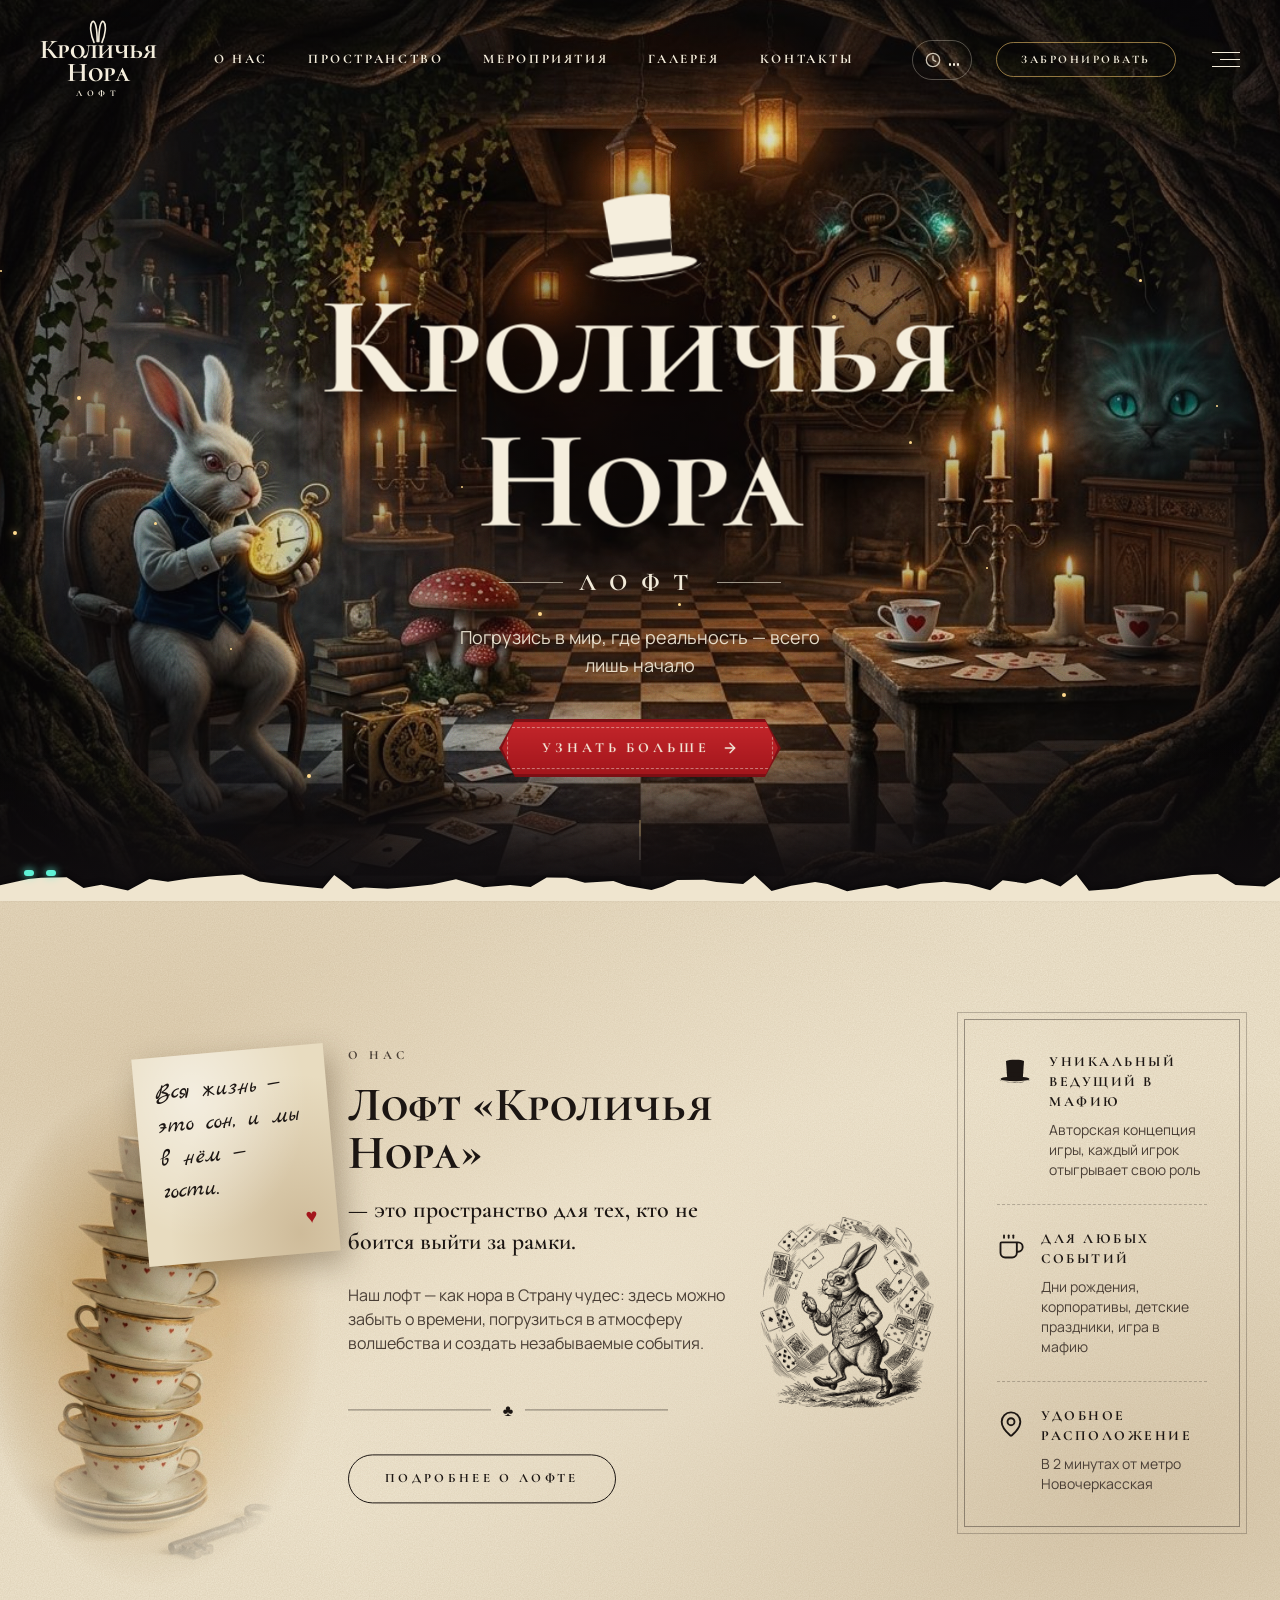
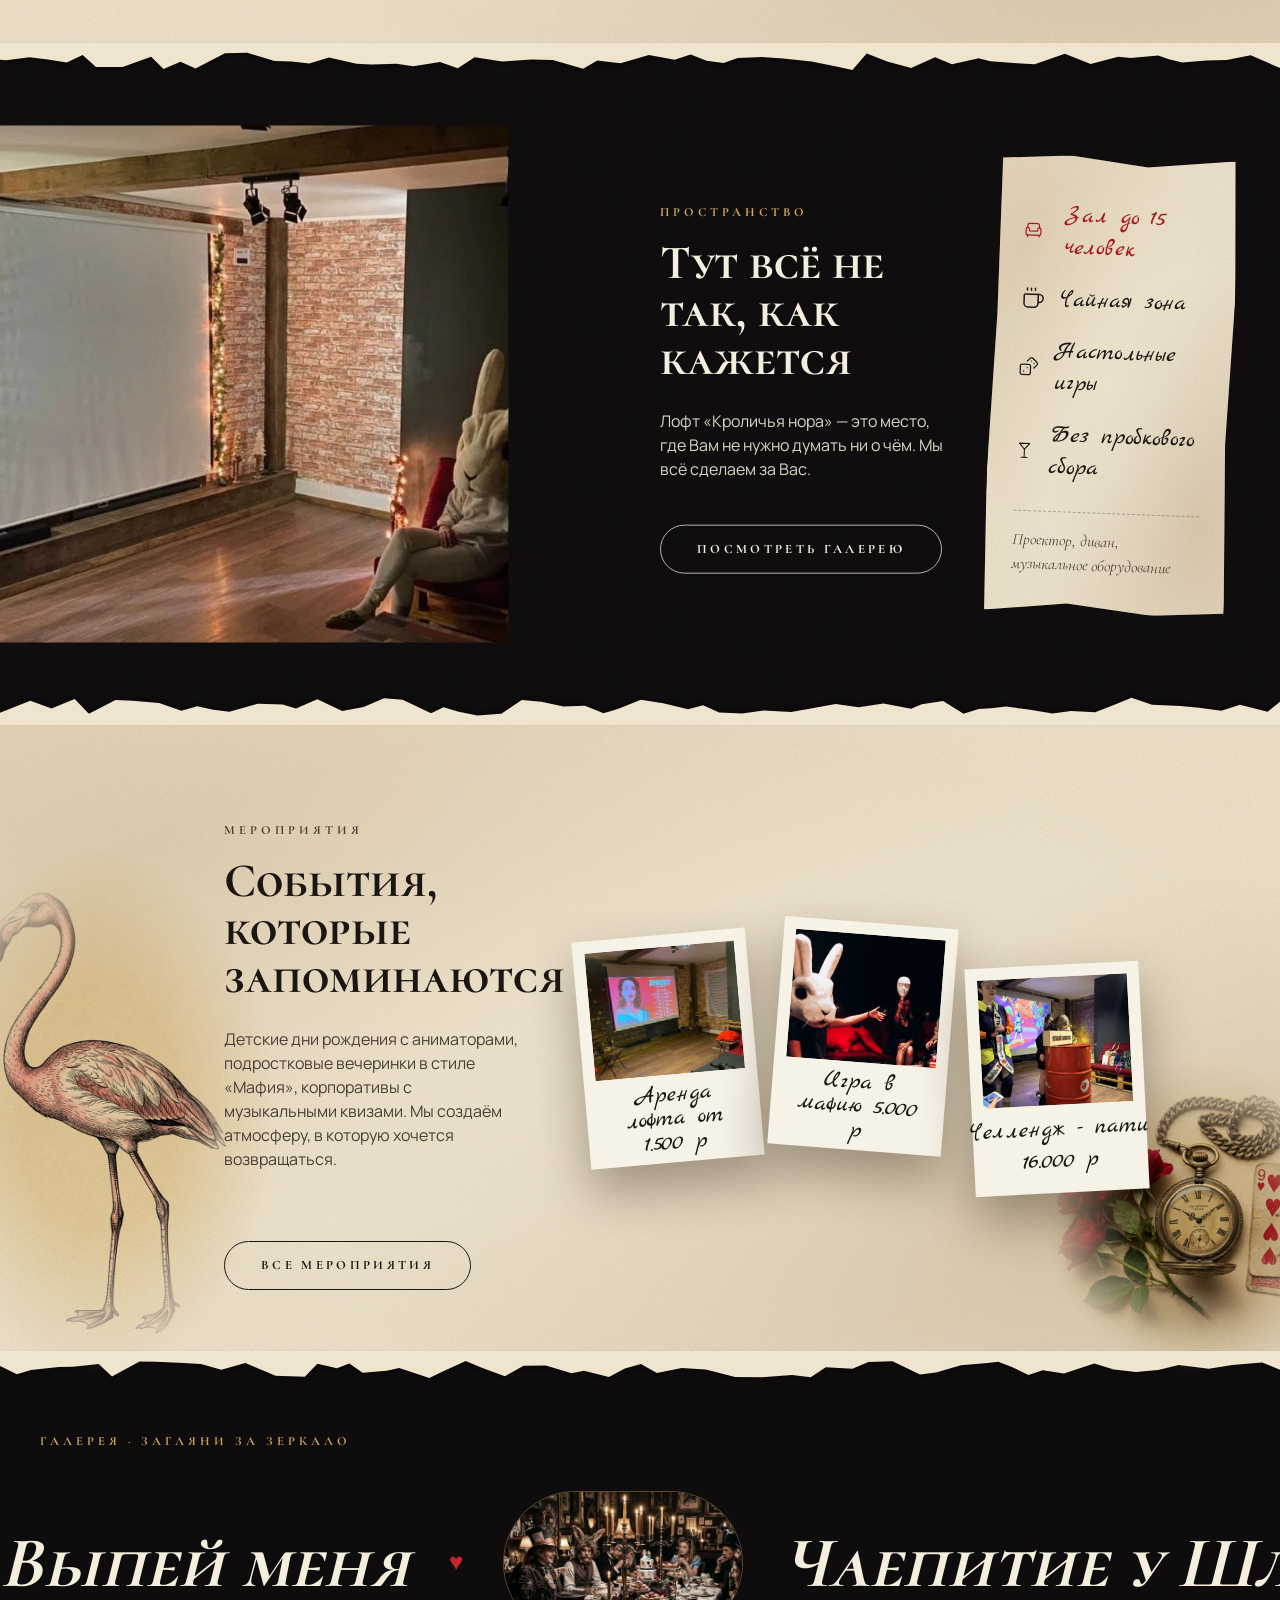
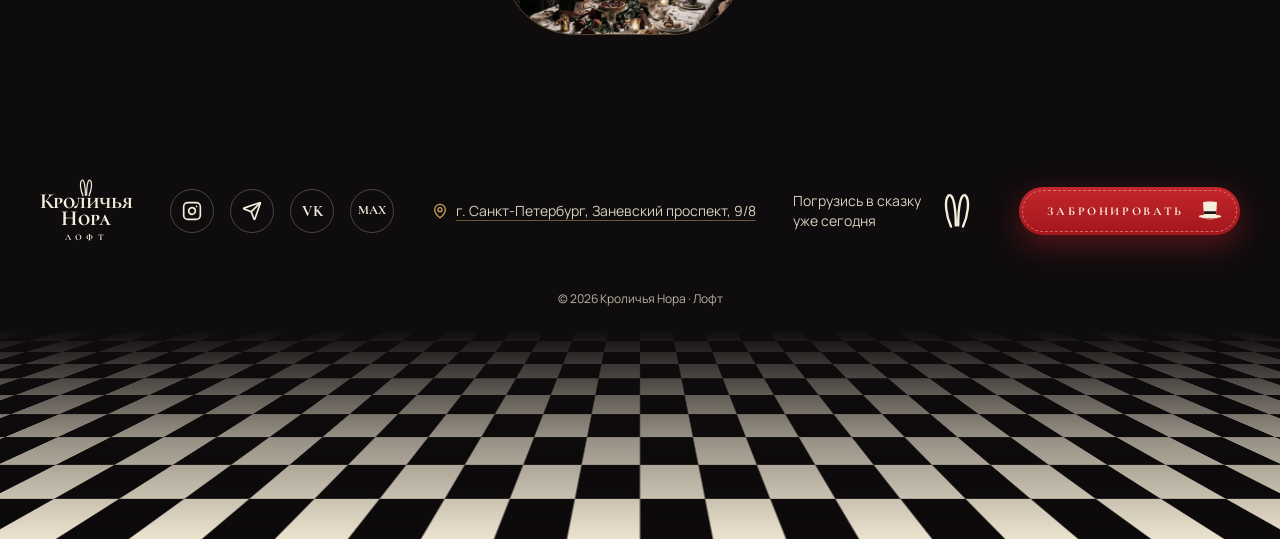
==== commit a111e9cf: "## Ссылка на адрес заменена Теперь при нажатии на адрес в футере в новой вкладке открывается ваша сс" ====
--- a/docs/index.html
+++ b/docs/index.html
@@ -1 +1 @@
-<!doctype html><html lang="ru"><head><meta charset="utf-8"/><meta name="viewport" content="width=device-width,initial-scale=1"/><meta name="theme-color" content="#0f0c0e"/><meta name="description" content="Кроличья Нора — лофт в стиле Алисы в Стране чудес для дней рождения, вечеринок, корпоративов и съёмок."/><link rel="icon" type="image/svg+xml" href="./favicon.svg"/><link rel="preconnect" href="https://fonts.googleapis.com"/><link rel="preconnect" href="https://fonts.gstatic.com" crossorigin/><link href="https://fonts.googleapis.com/css2?family=Cormorant+Unicase:wght@500;700&family=Cormorant+Garamond:ital,wght@0,500;0,600;0,700;1,500&family=Manrope:wght@400;500;600&family=Marck+Script&display=swap" rel="stylesheet"/><title>Кроличья Нора — лофт в Стране чудес</title><script>window.addEventListener("error",function(e){e.error instanceof DOMException&&"DataCloneError"===e.error.name&&e.message&&e.message.includes("PerformanceServerTiming")&&(e.stopImmediatePropagation(),e.preventDefault())},!0)</script><script src="https://assets.emergent.sh/scripts/emergent-main.js"></script><script defer="defer" src="./static/js/main.0ade498d.js"></script><link href="./static/css/main.ae3c5043.css" rel="stylesheet"></head><body><noscript>You need to enable JavaScript to run this app.</noscript><div id="root"></div><script>!function(e,r){var t,s,o,i;r.__SV||(window.posthog=r,r._i=[],r.init=function(n,a,p){function c(e,r){var t=r.split(".");2==t.length&&(e=e[t[0]],r=t[1]),e[r]=function(){e.push([r].concat(Array.prototype.slice.call(arguments,0)))}}(o=e.createElement("script")).type="text/javascript",o.crossOrigin="anonymous",o.async=!0,o.src=a.api_host.replace(".i.posthog.com","-assets.i.posthog.com")+"/static/array.js",(i=e.getElementsByTagName("script")[0]).parentNode.insertBefore(o,i);var g=r;for(void 0!==p?g=r[p]=[]:p="posthog",g.people=g.people||[],g.toString=function(e){var r="posthog";return"posthog"!==p&&(r+="."+p),e||(r+=" (stub)"),r},g.people.toString=function(){return g.toString(1)+".people (stub)"},t="init me ws ys ps bs capture je Di ks register register_once register_for_session unregister unregister_for_session Ps getFeatureFlag getFeatureFlagPayload isFeatureEnabled reloadFeatureFlags updateEarlyAccessFeatureEnrollment getEarlyAccessFeatures on onFeatureFlags onSurveysLoaded onSessionId getSurveys getActiveMatchingSurveys renderSurvey canRenderSurvey canRenderSurveyAsync identify setPersonProperties group resetGroups setPersonPropertiesForFlags resetPersonPropertiesForFlags setGroupPropertiesForFlags resetGroupPropertiesForFlags reset get_distinct_id getGroups get_session_id get_session_replay_url alias set_config startSessionRecording stopSessionRecording sessionRecordingStarted captureException loadToolbar get_property getSessionProperty Es $s createPersonProfile Is opt_in_capturing opt_out_capturing has_opted_in_capturing has_opted_out_capturing clear_opt_in_out_capturing Ss debug xs getPageViewId captureTraceFeedback captureTraceMetric".split(" "),s=0;s<t.length;s++)c(g,t[s]);r._i.push([n,a,p])},r.__SV=1)}(document,window.posthog||[]),posthog.init("phc_DbsPb39SRc8z3EiQ6Dhj6ikv4H4rTKcht9d4sZSesceP",{api_host:"https://ap.emergent.sh",person_profiles:"identified_only",session_recording:{recordCrossOriginIframes:!0,capturePerformance:!1}})</script></body></html>+<!doctype html><html lang="ru"><head><meta charset="utf-8"/><meta name="viewport" content="width=device-width,initial-scale=1"/><meta name="theme-color" content="#0f0c0e"/><meta name="description" content="Кроличья Нора — лофт в стиле Алисы в Стране чудес для дней рождения, вечеринок, корпоративов и съёмок."/><link rel="icon" type="image/svg+xml" href="./favicon.svg"/><link rel="preconnect" href="https://fonts.googleapis.com"/><link rel="preconnect" href="https://fonts.gstatic.com" crossorigin/><link href="https://fonts.googleapis.com/css2?family=Cormorant+Unicase:wght@500;700&family=Cormorant+Garamond:ital,wght@0,500;0,600;0,700;1,500&family=Manrope:wght@400;500;600&family=Marck+Script&display=swap" rel="stylesheet"/><title>Кроличья Нора — лофт в Стране чудес</title><script>window.addEventListener("error",function(e){e.error instanceof DOMException&&"DataCloneError"===e.error.name&&e.message&&e.message.includes("PerformanceServerTiming")&&(e.stopImmediatePropagation(),e.preventDefault())},!0)</script><script src="https://assets.emergent.sh/scripts/emergent-main.js"></script><script defer="defer" src="./static/js/main.a5ff0f46.js"></script><link href="./static/css/main.ae3c5043.css" rel="stylesheet"></head><body><noscript>You need to enable JavaScript to run this app.</noscript><div id="root"></div><script>!function(e,r){var t,s,o,i;r.__SV||(window.posthog=r,r._i=[],r.init=function(n,a,p){function c(e,r){var t=r.split(".");2==t.length&&(e=e[t[0]],r=t[1]),e[r]=function(){e.push([r].concat(Array.prototype.slice.call(arguments,0)))}}(o=e.createElement("script")).type="text/javascript",o.crossOrigin="anonymous",o.async=!0,o.src=a.api_host.replace(".i.posthog.com","-assets.i.posthog.com")+"/static/array.js",(i=e.getElementsByTagName("script")[0]).parentNode.insertBefore(o,i);var g=r;for(void 0!==p?g=r[p]=[]:p="posthog",g.people=g.people||[],g.toString=function(e){var r="posthog";return"posthog"!==p&&(r+="."+p),e||(r+=" (stub)"),r},g.people.toString=function(){return g.toString(1)+".people (stub)"},t="init me ws ys ps bs capture je Di ks register register_once register_for_session unregister unregister_for_session Ps getFeatureFlag getFeatureFlagPayload isFeatureEnabled reloadFeatureFlags updateEarlyAccessFeatureEnrollment getEarlyAccessFeatures on onFeatureFlags onSurveysLoaded onSessionId getSurveys getActiveMatchingSurveys renderSurvey canRenderSurvey canRenderSurveyAsync identify setPersonProperties group resetGroups setPersonPropertiesForFlags resetPersonPropertiesForFlags setGroupPropertiesForFlags resetGroupPropertiesForFlags reset get_distinct_id getGroups get_session_id get_session_replay_url alias set_config startSessionRecording stopSessionRecording sessionRecordingStarted captureException loadToolbar get_property getSessionProperty Es $s createPersonProfile Is opt_in_capturing opt_out_capturing has_opted_in_capturing has_opted_out_capturing clear_opt_in_out_capturing Ss debug xs getPageViewId captureTraceFeedback captureTraceMetric".split(" "),s=0;s<t.length;s++)c(g,t[s]);r._i.push([n,a,p])},r.__SV=1)}(document,window.posthog||[]),posthog.init("phc_DbsPb39SRc8z3EiQ6Dhj6ikv4H4rTKcht9d4sZSesceP",{api_host:"https://ap.emergent.sh",person_profiles:"identified_only",session_recording:{recordCrossOriginIframes:!0,capturePerformance:!1}})</script></body></html>
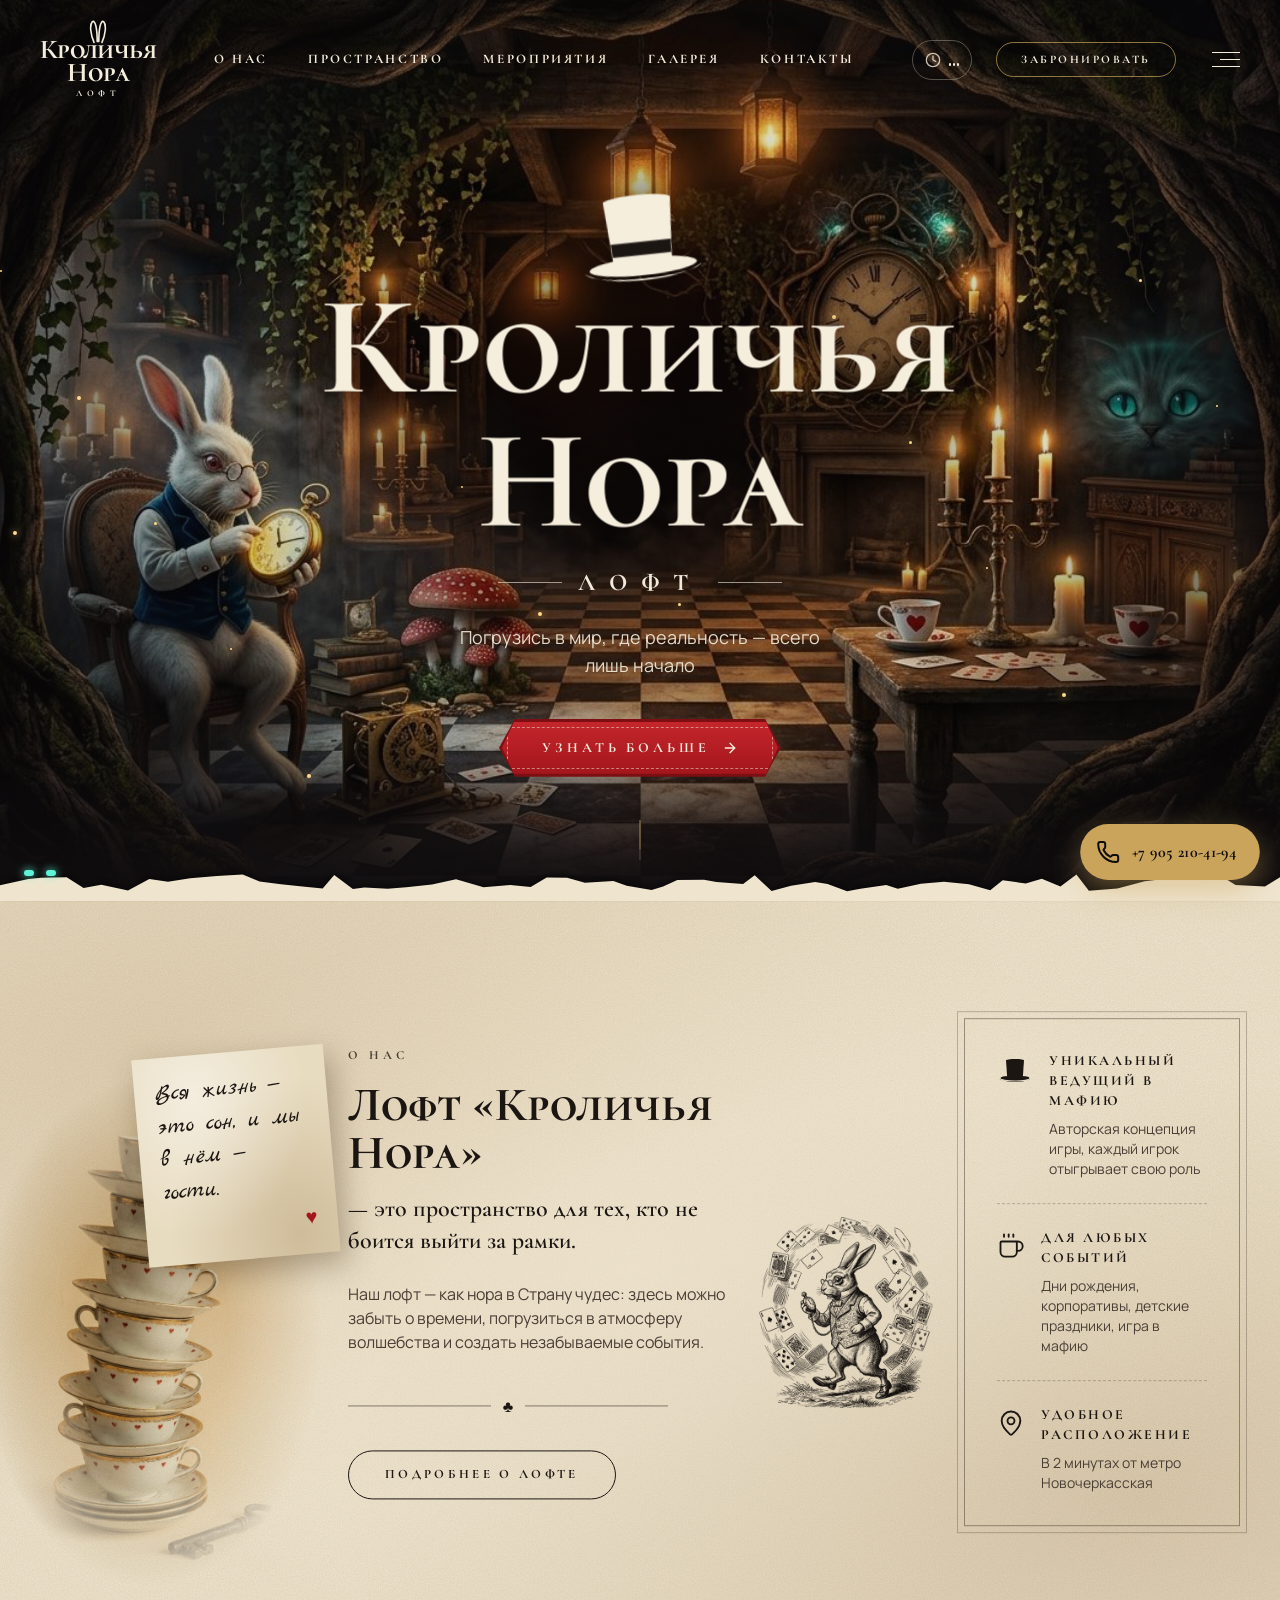
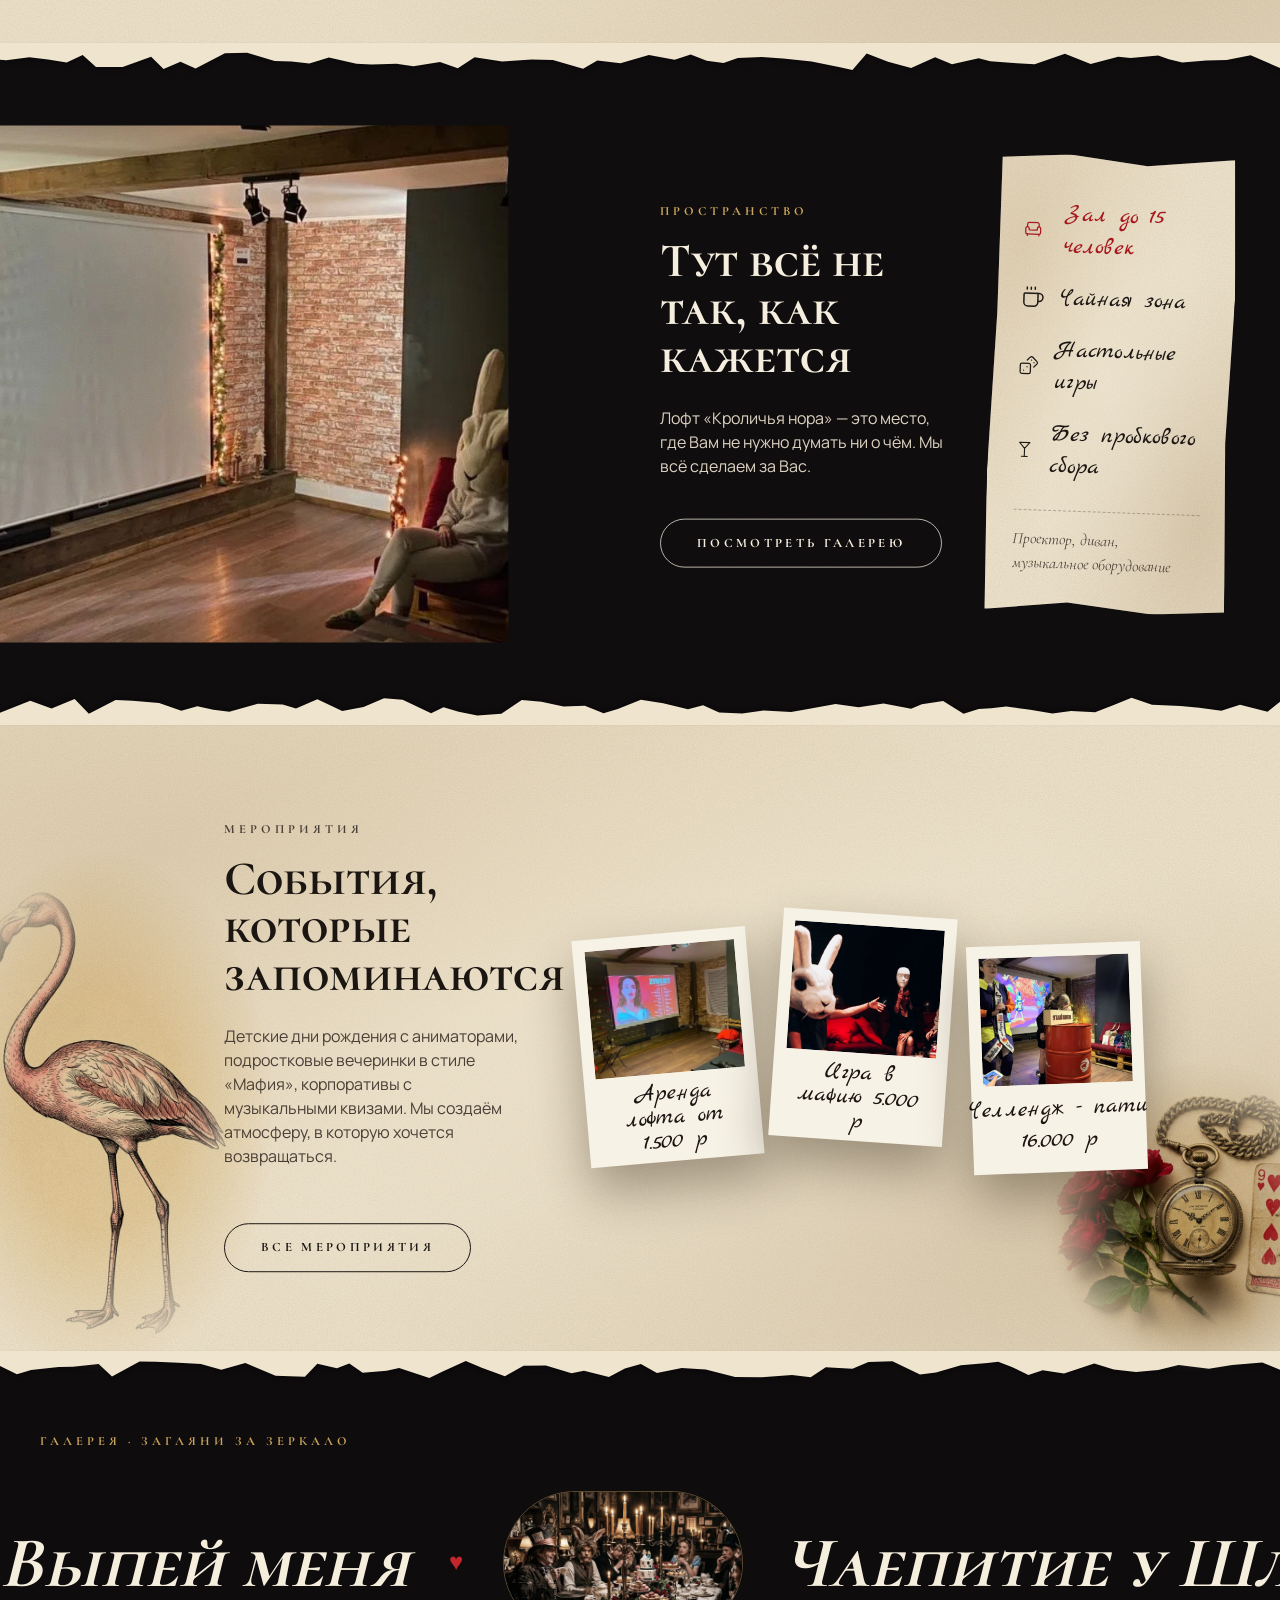
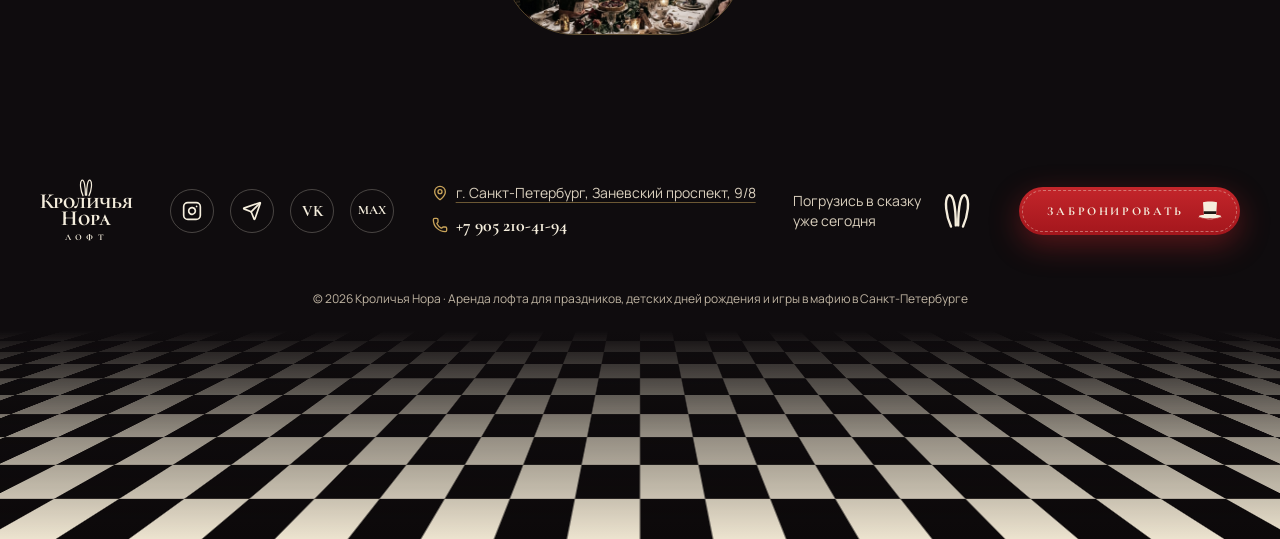
==== commit 0162aeea: "## Кнопка звонка и настройка для поисковиков **Кнопка звонка.** Золотая круглая кнопка с трубкой все" ====
--- a/docs/index.html
+++ b/docs/index.html
@@ -1 +1,24 @@
-<!doctype html><html lang="ru"><head><meta charset="utf-8"/><meta name="viewport" content="width=device-width,initial-scale=1"/><meta name="theme-color" content="#0f0c0e"/><meta name="description" content="Кроличья Нора — лофт в стиле Алисы в Стране чудес для дней рождения, вечеринок, корпоративов и съёмок."/><link rel="icon" type="image/svg+xml" href="./favicon.svg"/><link rel="preconnect" href="https://fonts.googleapis.com"/><link rel="preconnect" href="https://fonts.gstatic.com" crossorigin/><link href="https://fonts.googleapis.com/css2?family=Cormorant+Unicase:wght@500;700&family=Cormorant+Garamond:ital,wght@0,500;0,600;0,700;1,500&family=Manrope:wght@400;500;600&family=Marck+Script&display=swap" rel="stylesheet"/><title>Кроличья Нора — лофт в Стране чудес</title><script>window.addEventListener("error",function(e){e.error instanceof DOMException&&"DataCloneError"===e.error.name&&e.message&&e.message.includes("PerformanceServerTiming")&&(e.stopImmediatePropagation(),e.preventDefault())},!0)</script><script src="https://assets.emergent.sh/scripts/emergent-main.js"></script><script defer="defer" src="./static/js/main.a5ff0f46.js"></script><link href="./static/css/main.ae3c5043.css" rel="stylesheet"></head><body><noscript>You need to enable JavaScript to run this app.</noscript><div id="root"></div><script>!function(e,r){var t,s,o,i;r.__SV||(window.posthog=r,r._i=[],r.init=function(n,a,p){function c(e,r){var t=r.split(".");2==t.length&&(e=e[t[0]],r=t[1]),e[r]=function(){e.push([r].concat(Array.prototype.slice.call(arguments,0)))}}(o=e.createElement("script")).type="text/javascript",o.crossOrigin="anonymous",o.async=!0,o.src=a.api_host.replace(".i.posthog.com","-assets.i.posthog.com")+"/static/array.js",(i=e.getElementsByTagName("script")[0]).parentNode.insertBefore(o,i);var g=r;for(void 0!==p?g=r[p]=[]:p="posthog",g.people=g.people||[],g.toString=function(e){var r="posthog";return"posthog"!==p&&(r+="."+p),e||(r+=" (stub)"),r},g.people.toString=function(){return g.toString(1)+".people (stub)"},t="init me ws ys ps bs capture je Di ks register register_once register_for_session unregister unregister_for_session Ps getFeatureFlag getFeatureFlagPayload isFeatureEnabled reloadFeatureFlags updateEarlyAccessFeatureEnrollment getEarlyAccessFeatures on onFeatureFlags onSurveysLoaded onSessionId getSurveys getActiveMatchingSurveys renderSurvey canRenderSurvey canRenderSurveyAsync identify setPersonProperties group resetGroups setPersonPropertiesForFlags resetPersonPropertiesForFlags setGroupPropertiesForFlags resetGroupPropertiesForFlags reset get_distinct_id getGroups get_session_id get_session_replay_url alias set_config startSessionRecording stopSessionRecording sessionRecordingStarted captureException loadToolbar get_property getSessionProperty Es $s createPersonProfile Is opt_in_capturing opt_out_capturing has_opted_in_capturing has_opted_out_capturing clear_opt_in_out_capturing Ss debug xs getPageViewId captureTraceFeedback captureTraceMetric".split(" "),s=0;s<t.length;s++)c(g,t[s]);r._i.push([n,a,p])},r.__SV=1)}(document,window.posthog||[]),posthog.init("phc_DbsPb39SRc8z3EiQ6Dhj6ikv4H4rTKcht9d4sZSesceP",{api_host:"https://ap.emergent.sh",person_profiles:"identified_only",session_recording:{recordCrossOriginIframes:!0,capturePerformance:!1}})</script></body></html>+<!doctype html><html lang="ru"><head><meta charset="utf-8"/><meta name="viewport" content="width=device-width,initial-scale=1"/><meta name="theme-color" content="#0f0c0e"/><meta name="description" content="Лофт «Кроличья Нора» у метро Новочеркасская: аренда лофта для детских праздников, дней рождения, игры в мафию и корпоративов в Санкт-Петербурге."/><meta name="keywords" content="аренда лофта, праздники, детские праздники, день рождения, мафия, игра в мафию, корпоратив, лофт СПб, Новочеркасская"/><meta name="robots" content="index, follow, max-image-preview:large, max-snippet:-1"/><link rel="canonical" href="https://stason7886.github.io/Nora/"/><meta property="og:type" content="website"/><meta property="og:site_name" content="Кроличья Нора"/><meta property="og:title" content="Аренда лофта для праздников и мафии в СПб — Кроличья Нора"/><meta property="og:description" content="Детские дни рождения с аниматорами, подростковые вечеринки в стиле «Мафия», корпоративы. Лофт у метро Новочеркасская."/><meta property="og:url" content="https://stason7886.github.io/Nora/"/><meta property="og:image" content="https://stason7886.github.io/Nora/og-image.jpg"/><meta property="og:image:width" content="1200"/><meta property="og:image:height" content="630"/><meta property="og:image:alt" content="Вход в лофт «Кроличья Нора» в стиле Алисы в Стране чудес"/><meta property="og:locale" content="ru_RU"/><meta name="twitter:card" content="summary_large_image"/><meta name="twitter:title" content="Аренда лофта для праздников и мафии в СПб — Кроличья Нора"/><meta name="twitter:description" content="Детские дни рождения, игра в мафию, корпоративы. Лофт у метро Новочеркасская."/><meta name="twitter:image" content="https://stason7886.github.io/Nora/og-image.jpg"/><link rel="icon" type="image/svg+xml" href="./favicon.svg"/><link rel="apple-touch-icon" href="./apple-touch-icon.png"/><script type="application/ld+json">{
+          "@context": "https://schema.org",
+          "@type": "EventVenue",
+          "name": "Кроличья Нора",
+          "alternateName": "Лофт Кроличья Нора",
+          "description": "Аренда лофта для праздников: детские дни рождения с аниматорами, подростковые вечеринки в стиле «Мафия», корпоративы с музыкальными квизами.",
+          "url": "https://stason7886.github.io/Nora/",
+          "image": "https://stason7886.github.io/Nora/og-image.jpg",
+          "telephone": "+79052104194",
+          "address": {
+            "@type": "PostalAddress",
+            "streetAddress": "Заневский проспект, 9/8",
+            "addressLocality": "Санкт-Петербург",
+            "addressCountry": "RU"
+          },
+          "geo": { "@type": "GeoCoordinates", "latitude": 59.928012, "longitude": 30.408476 },
+          "hasMap": "https://yandex.ru/maps/2/saint-petersburg/?ll=30.408689%2C59.927901&mode=poi&poi%5Bpoint%5D=30.408476%2C59.928012&poi%5Buri%5D=ymapsbm1%3A%2F%2Forg%3Foid%3D181597424363&z=19.95",
+          "sameAs": [
+            "https://www.instagram.com/hare_point",
+            "https://vk.ru/hare_point",
+            "https://t.me/vika_rabbit_hole",
+            "https://web.max.ru/144010087"
+          ]
+        }</script><link rel="preconnect" href="https://fonts.googleapis.com"/><link rel="preconnect" href="https://fonts.gstatic.com" crossorigin/><link href="https://fonts.googleapis.com/css2?family=Cormorant+Unicase:wght@500;700&family=Cormorant+Garamond:ital,wght@0,500;0,600;0,700;1,500&family=Manrope:wght@400;500;600&family=Marck+Script&display=swap" rel="stylesheet"/><title>Аренда лофта для праздников и мафии в СПб — Кроличья Нора</title><script>window.addEventListener("error",function(e){e.error instanceof DOMException&&"DataCloneError"===e.error.name&&e.message&&e.message.includes("PerformanceServerTiming")&&(e.stopImmediatePropagation(),e.preventDefault())},!0)</script><script src="https://assets.emergent.sh/scripts/emergent-main.js"></script><script defer="defer" src="./static/js/main.6940de08.js"></script><link href="./static/css/main.c07b895c.css" rel="stylesheet"></head><body><noscript><h1>Лофт «Кроличья Нора»</h1><p>Наш лофт — как нора в Страну чудес: здесь можно забыть о времени, погрузиться в атмосферу волшебства и создать незабываемые события.</p><p>Детские дни рождения с аниматорами, подростковые вечеринки в стиле «Мафия», корпоративы с музыкальными квизами. Мы создаём атмосферу, в которую хочется возвращаться.</p><p>г. Санкт-Петербург, Заневский проспект, 9/8 · В 2 минутах от метро Новочеркасская · <a href="tel:+79052104194">+7 905 210-41-94</a></p></noscript><div id="root"></div><script>!function(e,r){var t,s,o,i;r.__SV||(window.posthog=r,r._i=[],r.init=function(n,a,p){function c(e,r){var t=r.split(".");2==t.length&&(e=e[t[0]],r=t[1]),e[r]=function(){e.push([r].concat(Array.prototype.slice.call(arguments,0)))}}(o=e.createElement("script")).type="text/javascript",o.crossOrigin="anonymous",o.async=!0,o.src=a.api_host.replace(".i.posthog.com","-assets.i.posthog.com")+"/static/array.js",(i=e.getElementsByTagName("script")[0]).parentNode.insertBefore(o,i);var g=r;for(void 0!==p?g=r[p]=[]:p="posthog",g.people=g.people||[],g.toString=function(e){var r="posthog";return"posthog"!==p&&(r+="."+p),e||(r+=" (stub)"),r},g.people.toString=function(){return g.toString(1)+".people (stub)"},t="init me ws ys ps bs capture je Di ks register register_once register_for_session unregister unregister_for_session Ps getFeatureFlag getFeatureFlagPayload isFeatureEnabled reloadFeatureFlags updateEarlyAccessFeatureEnrollment getEarlyAccessFeatures on onFeatureFlags onSurveysLoaded onSessionId getSurveys getActiveMatchingSurveys renderSurvey canRenderSurvey canRenderSurveyAsync identify setPersonProperties group resetGroups setPersonPropertiesForFlags resetPersonPropertiesForFlags setGroupPropertiesForFlags resetGroupPropertiesForFlags reset get_distinct_id getGroups get_session_id get_session_replay_url alias set_config startSessionRecording stopSessionRecording sessionRecordingStarted captureException loadToolbar get_property getSessionProperty Es $s createPersonProfile Is opt_in_capturing opt_out_capturing has_opted_in_capturing has_opted_out_capturing clear_opt_in_out_capturing Ss debug xs getPageViewId captureTraceFeedback captureTraceMetric".split(" "),s=0;s<t.length;s++)c(g,t[s]);r._i.push([n,a,p])},r.__SV=1)}(document,window.posthog||[]),posthog.init("phc_DbsPb39SRc8z3EiQ6Dhj6ikv4H4rTKcht9d4sZSesceP",{api_host:"https://ap.emergent.sh",person_profiles:"identified_only",session_recording:{recordCrossOriginIframes:!0,capturePerformance:!1}})</script></body></html>
--- a/docs/static/css/main.c07b895c.css
+++ b/docs/static/css/main.c07b895c.css
@@ -0,0 +1,3 @@
+*,::backdrop,:after,:before{--tw-border-spacing-x:0;--tw-border-spacing-y:0;--tw-translate-x:0;--tw-translate-y:0;--tw-rotate:0;--tw-skew-x:0;--tw-skew-y:0;--tw-scale-x:1;--tw-scale-y:1;--tw-pan-x: ;--tw-pan-y: ;--tw-pinch-zoom: ;--tw-scroll-snap-strictness:proximity;--tw-gradient-from-position: ;--tw-gradient-via-position: ;--tw-gradient-to-position: ;--tw-ordinal: ;--tw-slashed-zero: ;--tw-numeric-figure: ;--tw-numeric-spacing: ;--tw-numeric-fraction: ;--tw-ring-inset: ;--tw-ring-offset-width:0px;--tw-ring-offset-color:#fff;--tw-ring-color:#3b82f680;--tw-ring-offset-shadow:0 0 #0000;--tw-ring-shadow:0 0 #0000;--tw-shadow:0 0 #0000;--tw-shadow-colored:0 0 #0000;--tw-blur: ;--tw-brightness: ;--tw-contrast: ;--tw-grayscale: ;--tw-hue-rotate: ;--tw-invert: ;--tw-saturate: ;--tw-sepia: ;--tw-drop-shadow: ;--tw-backdrop-blur: ;--tw-backdrop-brightness: ;--tw-backdrop-contrast: ;--tw-backdrop-grayscale: ;--tw-backdrop-hue-rotate: ;--tw-backdrop-invert: ;--tw-backdrop-opacity: ;--tw-backdrop-saturate: ;--tw-backdrop-sepia: ;--tw-contain-size: ;--tw-contain-layout: ;--tw-contain-paint: ;--tw-contain-style: }/*
+! tailwindcss v3.4.17 | MIT License | https://tailwindcss.com
+*/*,:after,:before{border:0 solid #e5e7eb;box-sizing:border-box}:after,:before{--tw-content:""}:host,html{-webkit-text-size-adjust:100%;font-feature-settings:normal;-webkit-tap-highlight-color:transparent;font-family:ui-sans-serif,system-ui,sans-serif,Apple Color Emoji,Segoe UI Emoji,Segoe UI Symbol,Noto Color Emoji;font-variation-settings:normal;line-height:1.5;tab-size:4}body{line-height:inherit}hr{border-top-width:1px;color:inherit;height:0}abbr:where([title]){-webkit-text-decoration:underline dotted;text-decoration:underline dotted}h1,h2,h3,h4,h5,h6{font-size:inherit;font-weight:inherit}a{color:inherit;text-decoration:inherit}b,strong{font-weight:bolder}code,kbd,pre,samp{font-feature-settings:normal;font-family:ui-monospace,SFMono-Regular,Menlo,Monaco,Consolas,Liberation Mono,Courier New,monospace;font-size:1em;font-variation-settings:normal}small{font-size:80%}sub,sup{font-size:75%;line-height:0;position:relative;vertical-align:initial}sub{bottom:-.25em}sup{top:-.5em}table{border-collapse:collapse;border-color:inherit;text-indent:0}button,input,optgroup,select,textarea{font-feature-settings:inherit;color:inherit;font-family:inherit;font-size:100%;font-variation-settings:inherit;font-weight:inherit;letter-spacing:inherit;line-height:inherit;margin:0;padding:0}button,select{text-transform:none}button,input:where([type=button]),input:where([type=reset]),input:where([type=submit]){-webkit-appearance:button;background-color:initial;background-image:none}:-moz-focusring{outline:auto}:-moz-ui-invalid{box-shadow:none}progress{vertical-align:initial}::-webkit-inner-spin-button,::-webkit-outer-spin-button{height:auto}[type=search]{-webkit-appearance:textfield;outline-offset:-2px}::-webkit-search-decoration{-webkit-appearance:none}::-webkit-file-upload-button{-webkit-appearance:button;font:inherit}summary{display:list-item}blockquote,dd,dl,figure,h1,h2,h3,h4,h5,h6,hr,p,pre{margin:0}fieldset{margin:0}fieldset,legend{padding:0}menu,ol,ul{list-style:none;margin:0;padding:0}dialog{padding:0}textarea{resize:vertical}input::placeholder,textarea::placeholder{color:#9ca3af;opacity:1}[role=button],button{cursor:pointer}:disabled{cursor:default}audio,canvas,embed,iframe,img,object,svg,video{display:block;vertical-align:middle}img,video{height:auto;max-width:100%}[hidden]:where(:not([hidden=until-found])){display:none}.sr-only{clip:rect(0,0,0,0);border-width:0;height:1px;margin:-1px;overflow:hidden;padding:0;position:absolute;white-space:nowrap;width:1px}.pointer-events-none{pointer-events:none}.pointer-events-auto{pointer-events:auto}.visible{visibility:visible}.invisible{visibility:hidden}.fixed{position:fixed}.absolute{position:absolute}.relative{position:relative}.-inset-\[4\%\]{inset:-4%}.inset-0{inset:0}.-inset-x-1\/2{left:-50%;right:-50%}.inset-x-0{left:0;right:0}.inset-y-0{bottom:0;top:0}.-bottom-1{bottom:-.25rem}.-bottom-12{bottom:-3rem}.-bottom-6{bottom:-1.5rem}.-bottom-\[19px\]{bottom:-19px}.-left-12{left:-3rem}.-left-24{left:-6rem}.-left-6{left:-1.5rem}.-right-12{right:-3rem}.-right-20{right:-5rem}.-top-12{top:-3rem}.-top-\[19px\]{top:-19px}.bottom-0{bottom:0}.bottom-10{bottom:2.5rem}.bottom-3{bottom:.75rem}.bottom-32{bottom:8rem}.bottom-5{bottom:1.25rem}.bottom-6{bottom:1.5rem}.bottom-\[-60\%\]{bottom:-60%}.bottom-\[5\.5rem\]{bottom:5.5rem}.left-0{left:0}.left-1{left:.25rem}.left-1\/2{left:50%}.left-16{left:4rem}.left-2{left:.5rem}.left-3{left:.75rem}.left-4{left:1rem}.left-6{left:1.5rem}.left-\[50\%\]{left:50%}.right-0{right:0}.right-1{right:.25rem}.right-2{right:.5rem}.right-3{right:.75rem}.right-4{right:1rem}.right-5{right:1.25rem}.right-6{right:1.5rem}.top-0{top:0}.top-1{top:.25rem}.top-1\/2{top:50%}.top-10{top:2.5rem}.top-3{top:.75rem}.top-4{top:1rem}.top-6{top:1.5rem}.top-\[1px\]{top:1px}.top-\[50\%\]{top:50%}.top-\[60\%\]{top:60%}.top-full{top:100%}.z-10{z-index:10}.z-20{z-index:20}.z-40{z-index:40}.z-50{z-index:50}.z-\[100\]{z-index:100}.z-\[1\]{z-index:1}.z-\[60\]{z-index:60}.order-1{order:1}.order-2{order:2}.order-3{order:3}.order-4{order:4}.-mx-1{margin-left:-.25rem;margin-right:-.25rem}.mx-auto{margin-left:auto;margin-right:auto}.my-1{margin-bottom:.25rem;margin-top:.25rem}.-mb-1\.5{margin-bottom:-.375rem}.-mb-2{margin-bottom:-.5rem}.-ml-4{margin-left:-1rem}.-mt-1{margin-top:-.25rem}.-mt-4{margin-top:-1rem}.mb-1{margin-bottom:.25rem}.mb-10{margin-bottom:2.5rem}.mb-8{margin-bottom:2rem}.mb-\[-0\.6rem\]{margin-bottom:-.6rem}.ml-1{margin-left:.25rem}.ml-auto{margin-left:auto}.mr-2{margin-right:.5rem}.mt-1{margin-top:.25rem}.mt-1\.5{margin-top:.375rem}.mt-10{margin-top:2.5rem}.mt-2{margin-top:.5rem}.mt-24{margin-top:6rem}.mt-3{margin-top:.75rem}.mt-4{margin-top:1rem}.mt-5{margin-top:1.25rem}.mt-6{margin-top:1.5rem}.mt-auto{margin-top:auto}.block{display:block}.flex{display:flex}.inline-flex{display:inline-flex}.table{display:table}.grid{display:grid}.hidden{display:none}.aspect-\[4\/3\.4\]{aspect-ratio:4/3.4}.aspect-square{aspect-ratio:1/1}.h-1\.5{height:.375rem}.h-10{height:2.5rem}.h-11{height:2.75rem}.h-14{height:3.5rem}.h-16{height:4rem}.h-2{height:.5rem}.h-2\.5{height:.625rem}.h-28{height:7rem}.h-3{height:.75rem}.h-3\.5{height:.875rem}.h-4{height:1rem}.h-40{height:10rem}.h-5{height:1.25rem}.h-6{height:1.5rem}.h-7{height:1.75rem}.h-8{height:2rem}.h-9{height:2.25rem}.h-\[116\%\]{height:116%}.h-\[1px\]{height:1px}.h-\[340px\]{height:340px}.h-\[360px\]{height:360px}.h-\[85\%\]{height:85%}.h-\[var\(--radix-navigation-menu-viewport-height\)\]{height:var(--radix-navigation-menu-viewport-height)}.h-\[var\(--radix-select-trigger-height\)\]{height:var(--radix-select-trigger-height)}.h-auto{height:auto}.h-full{height:100%}.h-px{height:1px}.max-h-\[--radix-context-menu-content-available-height\]{max-height:var(--radix-context-menu-content-available-height)}.max-h-\[--radix-select-content-available-height\]{max-height:var(--radix-select-content-available-height)}.max-h-\[300px\]{max-height:300px}.max-h-\[var\(--radix-dropdown-menu-content-available-height\)\]{max-height:var(--radix-dropdown-menu-content-available-height)}.max-h-screen{max-height:100vh}.min-h-\[100svh\]{min-height:100svh}.min-h-\[4rem\]{min-height:4rem}.min-h-\[60px\]{min-height:60px}.w-10{width:2.5rem}.w-11{width:2.75rem}.w-12{width:3rem}.w-2{width:.5rem}.w-2\.5{width:.625rem}.w-24{width:6rem}.w-28{width:7rem}.w-3{width:.75rem}.w-3\.5{width:.875rem}.w-3\/4{width:75%}.w-4{width:1rem}.w-44{width:11rem}.w-5{width:1.25rem}.w-52{width:13rem}.w-56{width:14rem}.w-6{width:1.5rem}.w-64{width:16rem}.w-7{width:1.75rem}.w-72{width:18rem}.w-8{width:2rem}.w-80{width:20rem}.w-9{width:2.25rem}.w-\[100px\]{width:100px}.w-\[1px\]{width:1px}.w-\[2px\]{width:2px}.w-\[min\(320px\2c calc\(100vw-2rem\)\)\]{width:min(320px,calc(100vw - 2rem))}.w-auto{width:auto}.w-full{width:100%}.w-max{width:max-content}.w-px{width:1px}.min-w-0{min-width:0}.min-w-10{min-width:2.5rem}.min-w-8{min-width:2rem}.min-w-9{min-width:2.25rem}.min-w-\[12rem\]{min-width:12rem}.min-w-\[8rem\]{min-width:8rem}.min-w-\[var\(--radix-select-trigger-width\)\]{min-width:var(--radix-select-trigger-width)}.max-w-\[1400px\]{max-width:1400px}.max-w-\[1600px\]{max-width:1600px}.max-w-lg{max-width:32rem}.max-w-max{max-width:max-content}.max-w-md{max-width:28rem}.max-w-none{max-width:none}.max-w-sm{max-width:24rem}.max-w-xs{max-width:20rem}.flex-1{flex:1 1}.shrink-0{flex-shrink:0}.grow{flex-grow:1}.grow-0{flex-grow:0}.basis-full{flex-basis:100%}.caption-bottom{caption-side:bottom}.border-collapse{border-collapse:collapse}.origin-\[--radix-context-menu-content-transform-origin\]{transform-origin:var(--radix-context-menu-content-transform-origin)}.origin-\[--radix-dropdown-menu-content-transform-origin\]{transform-origin:var(--radix-dropdown-menu-content-transform-origin)}.origin-\[--radix-hover-card-content-transform-origin\]{transform-origin:var(--radix-hover-card-content-transform-origin)}.origin-\[--radix-menubar-content-transform-origin\]{transform-origin:var(--radix-menubar-content-transform-origin)}.origin-\[--radix-popover-content-transform-origin\]{transform-origin:var(--radix-popover-content-transform-origin)}.origin-\[--radix-select-content-transform-origin\]{transform-origin:var(--radix-select-content-transform-origin)}.origin-\[--radix-tooltip-content-transform-origin\]{transform-origin:var(--radix-tooltip-content-transform-origin)}.origin-left{transform-origin:left}.origin-right{transform-origin:right}.origin-top{transform-origin:top}.-translate-x-1\/2{--tw-translate-x:-50%}.-translate-x-1\/2,.-translate-y-1\/2{transform:translate(var(--tw-translate-x),var(--tw-translate-y)) rotate(var(--tw-rotate)) skewX(var(--tw-skew-x)) skewY(var(--tw-skew-y)) scaleX(var(--tw-scale-x)) scaleY(var(--tw-scale-y))}.-translate-y-1\/2{--tw-translate-y:-50%}.-translate-y-\[8\%\]{--tw-translate-y:-8%}.-translate-y-\[8\%\],.translate-x-1\.5{transform:translate(var(--tw-translate-x),var(--tw-translate-y)) rotate(var(--tw-rotate)) skewX(var(--tw-skew-x)) skewY(var(--tw-skew-y)) scaleX(var(--tw-scale-x)) scaleY(var(--tw-scale-y))}.translate-x-1\.5{--tw-translate-x:0.375rem}.translate-x-\[-50\%\]{--tw-translate-x:-50%}.translate-x-\[-50\%\],.translate-y-\[-50\%\]{transform:translate(var(--tw-translate-x),var(--tw-translate-y)) rotate(var(--tw-rotate)) skewX(var(--tw-skew-x)) skewY(var(--tw-skew-y)) scaleX(var(--tw-scale-x)) scaleY(var(--tw-scale-y))}.translate-y-\[-50\%\]{--tw-translate-y:-50%}.rotate-180{--tw-rotate:180deg}.rotate-180,.rotate-45{transform:translate(var(--tw-translate-x),var(--tw-translate-y)) rotate(var(--tw-rotate)) skewX(var(--tw-skew-x)) skewY(var(--tw-skew-y)) scaleX(var(--tw-scale-x)) scaleY(var(--tw-scale-y))}.rotate-45{--tw-rotate:45deg}.rotate-90{--tw-rotate:90deg}.rotate-90,.scale-x-0{transform:translate(var(--tw-translate-x),var(--tw-translate-y)) rotate(var(--tw-rotate)) skewX(var(--tw-skew-x)) skewY(var(--tw-skew-y)) scaleX(var(--tw-scale-x)) scaleY(var(--tw-scale-y))}.scale-x-0{--tw-scale-x:0}.transform{transform:translate(var(--tw-translate-x),var(--tw-translate-y)) rotate(var(--tw-rotate)) skewX(var(--tw-skew-x)) skewY(var(--tw-skew-y)) scaleX(var(--tw-scale-x)) scaleY(var(--tw-scale-y))}@keyframes spin{to{transform:rotate(1turn)}}.animate-\[spin_60s_steps\(60\)_infinite\]{animation:spin 60s steps(60) infinite}@keyframes ping{75%,to{opacity:0;transform:scale(2)}}.animate-ping{animation:ping 1s cubic-bezier(0,0,.2,1) infinite}@keyframes pulse{50%{opacity:.5}}.animate-pulse{animation:pulse 2s cubic-bezier(.4,0,.6,1) infinite}.cursor-default{cursor:default}.cursor-pointer{cursor:pointer}.touch-none{touch-action:none}.select-none{-webkit-user-select:none;user-select:none}.list-none{list-style-type:none}.grid-cols-1{grid-template-columns:repeat(1,minmax(0,1fr))}.flex-row{flex-direction:row}.flex-col{flex-direction:column}.flex-col-reverse{flex-direction:column-reverse}.flex-wrap{flex-wrap:wrap}.items-end{align-items:flex-end}.items-center{align-items:center}.items-baseline{align-items:baseline}.justify-center{justify-content:center}.justify-between{justify-content:space-between}.gap-1{gap:.25rem}.gap-1\.5{gap:.375rem}.gap-10{gap:2.5rem}.gap-12{gap:3rem}.gap-14{gap:3.5rem}.gap-2{gap:.5rem}.gap-3{gap:.75rem}.gap-4{gap:1rem}.gap-5{gap:1.25rem}.gap-\[2px\]{gap:2px}.gap-\[6px\]{gap:6px}.space-x-1>:not([hidden])~:not([hidden]){--tw-space-x-reverse:0;margin-left:calc(.25rem*(1 - var(--tw-space-x-reverse)));margin-right:calc(.25rem*var(--tw-space-x-reverse))}.space-x-2>:not([hidden])~:not([hidden]){--tw-space-x-reverse:0;margin-left:calc(.5rem*(1 - var(--tw-space-x-reverse)));margin-right:calc(.5rem*var(--tw-space-x-reverse))}.space-y-1>:not([hidden])~:not([hidden]){--tw-space-y-reverse:0;margin-bottom:calc(.25rem*var(--tw-space-y-reverse));margin-top:calc(.25rem*(1 - var(--tw-space-y-reverse)))}.space-y-1\.5>:not([hidden])~:not([hidden]){--tw-space-y-reverse:0;margin-bottom:calc(.375rem*var(--tw-space-y-reverse));margin-top:calc(.375rem*(1 - var(--tw-space-y-reverse)))}.space-y-2>:not([hidden])~:not([hidden]){--tw-space-y-reverse:0;margin-bottom:calc(.5rem*var(--tw-space-y-reverse));margin-top:calc(.5rem*(1 - var(--tw-space-y-reverse)))}.space-y-4>:not([hidden])~:not([hidden]){--tw-space-y-reverse:0;margin-bottom:calc(1rem*var(--tw-space-y-reverse));margin-top:calc(1rem*(1 - var(--tw-space-y-reverse)))}.overflow-auto{overflow:auto}.overflow-hidden{overflow:hidden}.overflow-visible{overflow:visible}.overflow-y-auto{overflow-y:auto}.overflow-x-hidden{overflow-x:hidden}.whitespace-nowrap{white-space:nowrap}.whitespace-pre{white-space:pre}.whitespace-pre-line{white-space:pre-line}.break-words{overflow-wrap:break-word}.rounded-2xl{border-radius:1rem}.rounded-\[999px\]{border-radius:999px}.rounded-\[inherit\]{border-radius:inherit}.rounded-full{border-radius:9999px}.rounded-lg{border-radius:.25rem;border-radius:var(--radius)}.rounded-md{border-radius:calc(.25rem - 2px);border-radius:calc(var(--radius) - 2px)}.rounded-sm{border-radius:calc(.25rem - 4px);border-radius:calc(var(--radius) - 4px)}.rounded-xl{border-radius:.75rem}.rounded-t-\[10px\]{border-top-left-radius:10px;border-top-right-radius:10px}.rounded-tl-sm{border-top-left-radius:calc(.25rem - 4px);border-top-left-radius:calc(var(--radius) - 4px)}.border{border-width:1px}.border-2{border-width:2px}.border-y{border-top-width:1px}.border-b,.border-y{border-bottom-width:1px}.border-l{border-left-width:1px}.border-r{border-right-width:1px}.border-t{border-top-width:1px}.border-dashed{border-style:dashed}.border-\[\#1c1613\]\/25{border-color:#1c161340}.border-\[\#1c1613\]\/30{border-color:#1c16134d}.border-\[\#1c1613\]\/40{border-color:#1c161366}.border-\[\#c9a45a\]\/40{border-color:#c9a45a66}.border-\[\#c9a45a\]\/70{border-color:#c9a45ab3}.border-\[\#f5eedd\]\/25{border-color:#f5eedd40}.border-\[\#f5eedd\]\/30{border-color:#f5eedd4d}.border-\[\#f5eedd\]\/40{border-color:#f5eedd66}.border-\[\#f5eedd\]\/70{border-color:#f5eeddb3}.border-\[var\(--crimson\)\]{border-color:#a3161c;border-color:var(--crimson)}.border-\[var\(--gold\)\]{border-color:#c9a45a;border-color:var(--gold)}.border-\[var\(--ink\)\]{border-color:#1c1613;border-color:var(--ink)}.border-destructive{border-color:hsl(var(--destructive))}.border-destructive\/50{border-color:hsl(var(--destructive)/.5)}.border-input{border-color:#c2b3a3;border-color:hsl(var(--input))}.border-primary{border-color:#a2161d;border-color:hsl(var(--primary))}.border-primary\/50{border-color:#a2161d80;border-color:hsl(var(--primary)/.5)}.border-transparent{border-color:#0000}.border-l-transparent{border-left-color:#0000}.border-t-transparent{border-top-color:#0000}.bg-\[\#0f0c0e\]\/95{background-color:#0f0c0ef2}.bg-\[\#1c1613\]\/50{background-color:#1c161380}.bg-\[\#5ef2d6\]{--tw-bg-opacity:1;background-color:#5ef2d6;background-color:rgb(94 242 214/var(--tw-bg-opacity,1))}.bg-\[\#7d0f14\]{--tw-bg-opacity:1;background-color:#7d0f14;background-color:rgb(125 15 20/var(--tw-bg-opacity,1))}.bg-\[\#c9a45a\]\/15{background-color:#c9a45a26}.bg-\[\#e8dcc0\]{--tw-bg-opacity:1;background-color:#e8dcc0;background-color:rgb(232 220 192/var(--tw-bg-opacity,1))}.bg-\[\#f5eedd\]{--tw-bg-opacity:1;background-color:#f5eedd;background-color:rgb(245 238 221/var(--tw-bg-opacity,1))}.bg-\[\#f5eedd\]\/25{background-color:#f5eedd40}.bg-\[\#f5eedd\]\/60{background-color:#f5eedd99}.bg-\[\#f7f2e6\]{--tw-bg-opacity:1;background-color:#f7f2e6;background-color:rgb(247 242 230/var(--tw-bg-opacity,1))}.bg-\[\#ffd98a\]{--tw-bg-opacity:1;background-color:#ffd98a;background-color:rgb(255 217 138/var(--tw-bg-opacity,1))}.bg-\[var\(--cream\)\]{background-color:#f5eedd;background-color:var(--cream)}.bg-\[var\(--crimson-2\)\]{background-color:#c4262b;background-color:var(--crimson-2)}.bg-\[var\(--gold\)\]{background-color:#c9a45a;background-color:var(--gold)}.bg-\[var\(--ink\)\]{background-color:#1c1613;background-color:var(--ink)}.bg-\[var\(--night\)\]{background-color:#0f0c0e;background-color:var(--night)}.bg-accent{background-color:#e0d1b8;background-color:hsl(var(--accent))}.bg-background{background-color:#f5eee0;background-color:hsl(var(--background))}.bg-black\/80{background-color:#000c}.bg-border{background-color:#c2b3a3;background-color:hsl(var(--border))}.bg-card{background-color:hsl(var(--card))}.bg-current{background-color:currentColor}.bg-destructive{background-color:hsl(var(--destructive))}.bg-foreground{background-color:#1c1512;background-color:hsl(var(--foreground))}.bg-muted{background-color:#e8ddc9;background-color:hsl(var(--muted))}.bg-muted\/50{background-color:#e8ddc980;background-color:hsl(var(--muted)/.5)}.bg-popover{background-color:#f5eee0;background-color:hsl(var(--popover))}.bg-primary{background-color:#a2161d;background-color:hsl(var(--primary))}.bg-primary\/10{background-color:#a2161d1a;background-color:hsl(var(--primary)/.1)}.bg-primary\/20{background-color:#a2161d33;background-color:hsl(var(--primary)/.2)}.bg-secondary{background-color:hsl(var(--secondary))}.bg-transparent{background-color:initial}.bg-\[radial-gradient\(ellipse_45\%_50\%_at_50\%_48\%\2c rgba\(10\2c 7\2c 9\2c 0\.72\)\2c rgba\(10\2c 7\2c 9\2c 0\.15\)_70\%\2c rgba\(10\2c 7\2c 9\2c 0\.55\)\)\]{background-image:radial-gradient(ellipse 45% 50% at 50% 48%,#0a0709b8,#0a070926 70%,#0a07098c)}.bg-gradient-to-b{background-image:linear-gradient(to bottom,var(--tw-gradient-stops))}.bg-gradient-to-t{background-image:linear-gradient(to top,var(--tw-gradient-stops))}.from-\[var\(--crimson-2\)\]{--tw-gradient-from:var(--crimson-2) var(--tw-gradient-from-position);--tw-gradient-to:#fff0 var(--tw-gradient-to-position);--tw-gradient-stops:var(--tw-gradient-from),var(--tw-gradient-to)}.from-\[var\(--night\)\]{--tw-gradient-from:var(--night) var(--tw-gradient-from-position);--tw-gradient-to:#fff0 var(--tw-gradient-to-position);--tw-gradient-stops:var(--tw-gradient-from),var(--tw-gradient-to)}.via-\[\#0f0c0e\]\/40{--tw-gradient-to:#0f0c0e00 var(--tw-gradient-to-position);--tw-gradient-stops:var(--tw-gradient-from),#0f0c0e66 var(--tw-gradient-via-position),var(--tw-gradient-to)}.to-\[var\(--crimson\)\]{--tw-gradient-to:var(--crimson) var(--tw-gradient-to-position)}.to-transparent{--tw-gradient-to:#0000 var(--tw-gradient-to-position)}.fill-current{fill:currentColor}.fill-primary{fill:#a2161d;fill:hsl(var(--primary))}.object-cover{object-fit:cover}.object-\[15\%_center\]{object-position:15% center}.object-\[center_42\%\]{object-position:center 42%}.object-\[center_45\%\]{object-position:center 45%}.p-0{padding:0}.p-1{padding:.25rem}.p-2{padding:.5rem}.p-3{padding:.75rem}.p-4{padding:1rem}.p-5{padding:1.25rem}.p-6{padding:1.5rem}.p-8{padding:2rem}.p-\[1px\]{padding:1px}.p-\[3px\]{padding:3px}.px-1\.5{padding-left:.375rem;padding-right:.375rem}.px-10{padding-left:2.5rem;padding-right:2.5rem}.px-2{padding-left:.5rem;padding-right:.5rem}.px-2\.5{padding-left:.625rem;padding-right:.625rem}.px-3{padding-left:.75rem;padding-right:.75rem}.px-4{padding-left:1rem;padding-right:1rem}.px-5{padding-left:1.25rem;padding-right:1.25rem}.px-6{padding-left:1.5rem;padding-right:1.5rem}.px-7{padding-left:1.75rem;padding-right:1.75rem}.px-8{padding-left:2rem;padding-right:2rem}.px-9{padding-left:2.25rem;padding-right:2.25rem}.py-0\.5{padding-bottom:.125rem;padding-top:.125rem}.py-1{padding-bottom:.25rem;padding-top:.25rem}.py-1\.5{padding-bottom:.375rem;padding-top:.375rem}.py-16{padding-bottom:4rem;padding-top:4rem}.py-2{padding-bottom:.5rem;padding-top:.5rem}.py-20{padding-bottom:5rem;padding-top:5rem}.py-24{padding-bottom:6rem;padding-top:6rem}.py-3{padding-bottom:.75rem;padding-top:.75rem}.py-3\.5{padding-bottom:.875rem;padding-top:.875rem}.py-4{padding-bottom:1rem;padding-top:1rem}.py-5{padding-bottom:1.25rem;padding-top:1.25rem}.py-6{padding-bottom:1.5rem;padding-top:1.5rem}.py-9{padding-bottom:2.25rem;padding-top:2.25rem}.pb-12{padding-bottom:3rem}.pb-2{padding-bottom:.5rem}.pb-4{padding-bottom:1rem}.pb-6{padding-bottom:1.5rem}.pb-\[0\.08em\]{padding-bottom:.08em}.pl-2{padding-left:.5rem}.pl-2\.5{padding-left:.625rem}.pl-4{padding-left:1rem}.pl-7{padding-left:1.75rem}.pl-8{padding-left:2rem}.pr-10{padding-right:2.5rem}.pr-2{padding-right:.5rem}.pr-2\.5{padding-right:.625rem}.pr-4{padding-right:1rem}.pr-5{padding-right:1.25rem}.pr-6{padding-right:1.5rem}.pr-8{padding-right:2rem}.pt-0{padding-top:0}.pt-1{padding-top:.25rem}.pt-16{padding-top:4rem}.pt-2{padding-top:.5rem}.pt-20{padding-top:5rem}.pt-4{padding-top:1rem}.text-left{text-align:left}.text-center{text-align:center}.text-right{text-align:right}.align-middle{vertical-align:middle}.text-2xl{font-size:1.5rem;line-height:2rem}.text-4xl{font-size:2.25rem;line-height:2.5rem}.text-5xl{font-size:3rem;line-height:1}.text-\[0\.55rem\]{font-size:.55rem}.text-\[0\.72rem\]{font-size:.72rem}.text-\[0\.75rem\]{font-size:.75rem}.text-\[0\.82rem\]{font-size:.82rem}.text-\[0\.8rem\]{font-size:.8rem}.text-\[1\.35rem\]{font-size:1.35rem}.text-\[1\.7rem\]{font-size:1.7rem}.text-\[3\.6rem\]{font-size:3.6rem}.text-base{font-size:1rem;line-height:1.5rem}.text-lg{font-size:1.125rem;line-height:1.75rem}.text-sm{font-size:.875rem;line-height:1.25rem}.text-xl{font-size:1.25rem;line-height:1.75rem}.text-xs{font-size:.75rem;line-height:1rem}.font-bold{font-weight:700}.font-medium{font-weight:500}.font-normal{font-weight:400}.font-semibold{font-weight:600}.uppercase{text-transform:uppercase}.italic{font-style:italic}.leading-\[0\.88\]{line-height:.88}.leading-\[1\.05\]{line-height:1.05}.leading-none{line-height:1}.leading-relaxed{line-height:1.625}.leading-snug{line-height:1.375}.leading-tight{line-height:1.25}.tracking-\[0\.18em\]{letter-spacing:.18em}.tracking-\[0\.22em\]{letter-spacing:.22em}.tracking-\[0\.26em\]{letter-spacing:.26em}.tracking-\[0\.28em\]{letter-spacing:.28em}.tracking-\[0\.2em\]{letter-spacing:.2em}.tracking-\[0\.5em\]{letter-spacing:.5em}.tracking-tight{letter-spacing:-.025em}.tracking-wide{letter-spacing:.025em}.tracking-widest{letter-spacing:.1em}.text-\[\#1c1613\]{--tw-text-opacity:1;color:#1c1613;color:rgb(28 22 19/var(--tw-text-opacity,1))}.text-\[\#bfb4a2\]{--tw-text-opacity:1;color:#bfb4a2;color:rgb(191 180 162/var(--tw-text-opacity,1))}.text-\[\#d9cfbd\]{--tw-text-opacity:1;color:#d9cfbd;color:rgb(217 207 189/var(--tw-text-opacity,1))}.text-\[\#f5eedd\]\/80{color:#f5eeddcc}.text-\[\#f5eedd\]\/90{color:#f5eedde6}.text-\[var\(--cream\)\]{color:#f5eedd;color:var(--cream)}.text-\[var\(--crimson\)\]{color:#a3161c;color:var(--crimson)}.text-\[var\(--crimson-2\)\]{color:#c4262b;color:var(--crimson-2)}.text-\[var\(--gold\)\]{color:#c9a45a;color:var(--gold)}.text-\[var\(--ink\)\]{color:#1c1613;color:var(--ink)}.text-\[var\(--ink-soft\)\]{color:#4a3f36;color:var(--ink-soft)}.text-\[var\(--night\)\]{color:#0f0c0e;color:var(--night)}.text-accent-foreground{color:#1c1512;color:hsl(var(--accent-foreground))}.text-card-foreground{color:hsl(var(--card-foreground))}.text-current{color:currentColor}.text-destructive{color:hsl(var(--destructive))}.text-destructive-foreground{color:hsl(var(--destructive-foreground))}.text-foreground{color:#1c1512;color:hsl(var(--foreground))}.text-foreground\/50{color:#1c151280;color:hsl(var(--foreground)/.5)}.text-muted-foreground{color:#5b5048;color:hsl(var(--muted-foreground))}.text-popover-foreground{color:#1c1512;color:hsl(var(--popover-foreground))}.text-primary{color:#a2161d;color:hsl(var(--primary))}.text-primary-foreground{color:#f5eee0;color:hsl(var(--primary-foreground))}.text-secondary-foreground{color:hsl(var(--secondary-foreground))}.underline{text-decoration-line:underline}.decoration-\[\#c9a45a\]\/50{text-decoration-color:#c9a45a80}.underline-offset-4{text-underline-offset:4px}.opacity-0{opacity:0}.opacity-20{opacity:.2}.opacity-25{opacity:.25}.opacity-50{opacity:.5}.opacity-60{opacity:.6}.opacity-70{opacity:.7}.opacity-80{opacity:.8}.opacity-90{opacity:.9}.mix-blend-multiply{mix-blend-mode:multiply}.shadow{--tw-shadow:0 1px 3px 0 #0000001a,0 1px 2px -1px #0000001a;--tw-shadow-colored:0 1px 3px 0 var(--tw-shadow-color),0 1px 2px -1px var(--tw-shadow-color)}.shadow,.shadow-\[0_0_8px_\#5ef2d6\]{box-shadow:0 0 #0000,0 0 #0000,var(--tw-shadow);box-shadow:var(--tw-ring-offset-shadow,0 0 #0000),var(--tw-ring-shadow,0 0 #0000),var(--tw-shadow)}.shadow-\[0_0_8px_\#5ef2d6\]{--tw-shadow:0 0 8px #5ef2d6;--tw-shadow-colored:0 0 8px var(--tw-shadow-color)}.shadow-\[0_10px_30px_rgba\(0\2c 0\2c 0\2c 0\.5\)\]{--tw-shadow:0 10px 30px #00000080;--tw-shadow-colored:0 10px 30px var(--tw-shadow-color)}.shadow-\[0_10px_30px_rgba\(0\2c 0\2c 0\2c 0\.5\)\],.shadow-\[0_10px_30px_rgba\(196\2c 38\2c 43\2c 0\.4\)\]{box-shadow:0 0 #0000,0 0 #0000,var(--tw-shadow);box-shadow:var(--tw-ring-offset-shadow,0 0 #0000),var(--tw-ring-shadow,0 0 #0000),var(--tw-shadow)}.shadow-\[0_10px_30px_rgba\(196\2c 38\2c 43\2c 0\.4\)\]{--tw-shadow:0 10px 30px #c4262b66;--tw-shadow-colored:0 10px 30px var(--tw-shadow-color)}.shadow-\[0_10px_30px_rgba\(196\2c 38\2c 43\2c 0\.55\)\]{--tw-shadow:0 10px 30px #c4262b8c;--tw-shadow-colored:0 10px 30px var(--tw-shadow-color)}.shadow-\[0_10px_30px_rgba\(196\2c 38\2c 43\2c 0\.55\)\],.shadow-\[0_10px_30px_rgba\(201\2c 164\2c 90\2c 0\.45\)\]{box-shadow:0 0 #0000,0 0 #0000,var(--tw-shadow);box-shadow:var(--tw-ring-offset-shadow,0 0 #0000),var(--tw-ring-shadow,0 0 #0000),var(--tw-shadow)}.shadow-\[0_10px_30px_rgba\(201\2c 164\2c 90\2c 0\.45\)\]{--tw-shadow:0 10px 30px #c9a45a73;--tw-shadow-colored:0 10px 30px var(--tw-shadow-color)}.shadow-\[0_10px_40px_rgba\(196\2c 38\2c 43\2c 0\.45\)\]{--tw-shadow:0 10px 40px #c4262b73;--tw-shadow-colored:0 10px 40px var(--tw-shadow-color)}.shadow-\[0_10px_40px_rgba\(196\2c 38\2c 43\2c 0\.45\)\],.shadow-\[0_24px_50px_rgba\(40\2c 25\2c 10\2c 0\.38\)\]{box-shadow:0 0 #0000,0 0 #0000,var(--tw-shadow);box-shadow:var(--tw-ring-offset-shadow,0 0 #0000),var(--tw-ring-shadow,0 0 #0000),var(--tw-shadow)}.shadow-\[0_24px_50px_rgba\(40\2c 25\2c 10\2c 0\.38\)\]{--tw-shadow:0 24px 50px #28190a61;--tw-shadow-colored:0 24px 50px var(--tw-shadow-color)}.shadow-\[0_30px_60px_rgba\(0\2c 0\2c 0\2c 0\.6\)\]{--tw-shadow:0 30px 60px #0009;--tw-shadow-colored:0 30px 60px var(--tw-shadow-color)}.shadow-\[0_30px_60px_rgba\(0\2c 0\2c 0\2c 0\.6\)\],.shadow-\[0_30px_70px_rgba\(0\2c 0\2c 0\2c 0\.65\)\]{box-shadow:0 0 #0000,0 0 #0000,var(--tw-shadow);box-shadow:var(--tw-ring-offset-shadow,0 0 #0000),var(--tw-ring-shadow,0 0 #0000),var(--tw-shadow)}.shadow-\[0_30px_70px_rgba\(0\2c 0\2c 0\2c 0\.65\)\]{--tw-shadow:0 30px 70px #000000a6;--tw-shadow-colored:0 30px 70px var(--tw-shadow-color)}.shadow-\[6px_12px_30px_rgba\(60\2c 40\2c 15\2c 0\.35\)\]{--tw-shadow:6px 12px 30px #3c280f59;--tw-shadow-colored:6px 12px 30px var(--tw-shadow-color)}.shadow-\[6px_12px_30px_rgba\(60\2c 40\2c 15\2c 0\.35\)\],.shadow-lg{box-shadow:0 0 #0000,0 0 #0000,var(--tw-shadow);box-shadow:var(--tw-ring-offset-shadow,0 0 #0000),var(--tw-ring-shadow,0 0 #0000),var(--tw-shadow)}.shadow-lg{--tw-shadow:0 10px 15px -3px #0000001a,0 4px 6px -4px #0000001a;--tw-shadow-colored:0 10px 15px -3px var(--tw-shadow-color),0 4px 6px -4px var(--tw-shadow-color)}.shadow-md{--tw-shadow:0 4px 6px -1px #0000001a,0 2px 4px -2px #0000001a;--tw-shadow-colored:0 4px 6px -1px var(--tw-shadow-color),0 2px 4px -2px var(--tw-shadow-color)}.shadow-md,.shadow-sm{box-shadow:0 0 #0000,0 0 #0000,var(--tw-shadow);box-shadow:var(--tw-ring-offset-shadow,0 0 #0000),var(--tw-ring-shadow,0 0 #0000),var(--tw-shadow)}.shadow-sm{--tw-shadow:0 1px 2px 0 #0000000d;--tw-shadow-colored:0 1px 2px 0 var(--tw-shadow-color)}.outline-none{outline:2px solid #0000;outline-offset:2px}.outline{outline-style:solid}.outline-dashed{outline-style:dashed}.outline-1{outline-width:1px}.-outline-offset-4{outline-offset:-4px}.-outline-offset-8{outline-offset:-8px}.-outline-offset-\[6px\]{outline-offset:-6px}.outline-offset-\[6px\]{outline-offset:6px}.outline-\[\#1c1613\]\/25{outline-color:#1c161340}.outline-\[\#a3161c\]\/60{outline-color:#a3161c99}.outline-\[\#f5eedd\]\/40{outline-color:#f5eedd66}.outline-\[\#f5eedd\]\/50{outline-color:#f5eedd80}.ring-0{--tw-ring-offset-shadow:var(--tw-ring-inset) 0 0 0 var(--tw-ring-offset-width) var(--tw-ring-offset-color);--tw-ring-shadow:var(--tw-ring-inset) 0 0 0 calc(var(--tw-ring-offset-width)) var(--tw-ring-color)}.ring-0,.ring-1{box-shadow:var(--tw-ring-offset-shadow),var(--tw-ring-shadow),0 0 #0000;box-shadow:var(--tw-ring-offset-shadow),var(--tw-ring-shadow),var(--tw-shadow,0 0 #0000)}.ring-1{--tw-ring-offset-shadow:var(--tw-ring-inset) 0 0 0 var(--tw-ring-offset-width) var(--tw-ring-offset-color);--tw-ring-shadow:var(--tw-ring-inset) 0 0 0 calc(1px + var(--tw-ring-offset-width)) var(--tw-ring-color)}.ring-ring{--tw-ring-color:hsl(var(--ring))}.ring-offset-background{--tw-ring-offset-color:hsl(var(--background))}.blur{--tw-blur:blur(8px)}.blur,.drop-shadow{filter:var(--tw-blur) var(--tw-brightness) var(--tw-contrast) var(--tw-grayscale) var(--tw-hue-rotate) var(--tw-invert) var(--tw-saturate) var(--tw-sepia) var(--tw-drop-shadow)}.drop-shadow{--tw-drop-shadow:drop-shadow(0 1px 2px #0000001a) drop-shadow(0 1px 1px #0000000f)}.drop-shadow-\[0_6px_30px_rgba\(0\2c 0\2c 0\2c 0\.85\)\]{--tw-drop-shadow:drop-shadow(0 6px 30px #000000d9)}.drop-shadow-\[0_6px_30px_rgba\(0\2c 0\2c 0\2c 0\.85\)\],.drop-shadow-\[0_8px_20px_rgba\(0\2c 0\2c 0\2c 0\.6\)\]{filter:var(--tw-blur) var(--tw-brightness) var(--tw-contrast) var(--tw-grayscale) var(--tw-hue-rotate) var(--tw-invert) var(--tw-saturate) var(--tw-sepia) var(--tw-drop-shadow)}.drop-shadow-\[0_8px_20px_rgba\(0\2c 0\2c 0\2c 0\.6\)\]{--tw-drop-shadow:drop-shadow(0 8px 20px #0009)}.grayscale-\[40\%\]{--tw-grayscale:grayscale(40%)}.filter,.grayscale-\[40\%\]{filter:var(--tw-blur) var(--tw-brightness) var(--tw-contrast) var(--tw-grayscale) var(--tw-hue-rotate) var(--tw-invert) var(--tw-saturate) var(--tw-sepia) var(--tw-drop-shadow)}.backdrop-blur-xl{--tw-backdrop-blur:blur(24px);-webkit-backdrop-filter:var(--tw-backdrop-blur) var(--tw-backdrop-brightness) var(--tw-backdrop-contrast) var(--tw-backdrop-grayscale) var(--tw-backdrop-hue-rotate) var(--tw-backdrop-invert) var(--tw-backdrop-opacity) var(--tw-backdrop-saturate) var(--tw-backdrop-sepia);backdrop-filter:var(--tw-backdrop-blur) var(--tw-backdrop-brightness) var(--tw-backdrop-contrast) var(--tw-backdrop-grayscale) var(--tw-backdrop-hue-rotate) var(--tw-backdrop-invert) var(--tw-backdrop-opacity) var(--tw-backdrop-saturate) var(--tw-backdrop-sepia)}.transition{transition-duration:.15s;transition-property:color,background-color,border-color,text-decoration-color,fill,stroke,opacity,box-shadow,transform,filter,-webkit-backdrop-filter;transition-property:color,background-color,border-color,text-decoration-color,fill,stroke,opacity,box-shadow,transform,filter,backdrop-filter;transition-property:color,background-color,border-color,text-decoration-color,fill,stroke,opacity,box-shadow,transform,filter,backdrop-filter,-webkit-backdrop-filter;transition-timing-function:cubic-bezier(.4,0,.2,1)}.transition-\[background-color\2c padding\2c backdrop-filter\]{transition-duration:.15s;transition-property:background-color,padding,-webkit-backdrop-filter;transition-property:background-color,padding,backdrop-filter;transition-property:background-color,padding,backdrop-filter,-webkit-backdrop-filter;transition-timing-function:cubic-bezier(.4,0,.2,1)}.transition-\[background-color\2c transform\2c border-color\]{transition-duration:.15s;transition-property:background-color,transform,border-color;transition-timing-function:cubic-bezier(.4,0,.2,1)}.transition-\[filter\2c transform\]{transition-duration:.15s;transition-property:filter,transform;transition-timing-function:cubic-bezier(.4,0,.2,1)}.transition-all{transition-duration:.15s;transition-property:all;transition-timing-function:cubic-bezier(.4,0,.2,1)}.transition-colors{transition-duration:.15s;transition-property:color,background-color,border-color,text-decoration-color,fill,stroke;transition-timing-function:cubic-bezier(.4,0,.2,1)}.transition-opacity{transition-duration:.15s;transition-property:opacity;transition-timing-function:cubic-bezier(.4,0,.2,1)}.transition-transform{transition-duration:.15s;transition-property:transform;transition-timing-function:cubic-bezier(.4,0,.2,1)}.duration-1000{transition-duration:1s}.duration-200{transition-duration:.2s}.duration-300{transition-duration:.3s}.duration-500{transition-duration:.5s}.duration-700{transition-duration:.7s}.ease-in-out{transition-timing-function:cubic-bezier(.4,0,.2,1)}.ease-out{transition-timing-function:cubic-bezier(0,0,.2,1)}@keyframes enter{0%{opacity:1;opacity:var(--tw-enter-opacity,1);transform:translateZ(0) scaleX(1) rotate(0);transform:translate3d(var(--tw-enter-translate-x,0),var(--tw-enter-translate-y,0),0) scale3d(var(--tw-enter-scale,1),var(--tw-enter-scale,1),var(--tw-enter-scale,1)) rotate(var(--tw-enter-rotate,0))}}@keyframes exit{to{opacity:1;opacity:var(--tw-exit-opacity,1);transform:translateZ(0) scaleX(1) rotate(0);transform:translate3d(var(--tw-exit-translate-x,0),var(--tw-exit-translate-y,0),0) scale3d(var(--tw-exit-scale,1),var(--tw-exit-scale,1),var(--tw-exit-scale,1)) rotate(var(--tw-exit-rotate,0))}}.animate-in{--tw-enter-opacity:initial;--tw-enter-scale:initial;--tw-enter-rotate:initial;--tw-enter-translate-x:initial;--tw-enter-translate-y:initial;animation-duration:.15s;animation-name:enter}.fade-in-0{--tw-enter-opacity:0}.zoom-in-95{--tw-enter-scale:.95}.duration-1000{animation-duration:1s}.duration-200{animation-duration:.2s}.duration-300{animation-duration:.3s}.duration-500{animation-duration:.5s}.duration-700{animation-duration:.7s}.ease-in-out{animation-timing-function:cubic-bezier(.4,0,.2,1)}.ease-out{animation-timing-function:cubic-bezier(0,0,.2,1)}.running{animation-play-state:running}.\[perspective\:1200px\]{perspective:1200px}.\[perspective\:500px\]{perspective:500px}.\[transform-style\:preserve-3d\]{transform-style:preserve-3d}.\[transform\:rotateX\(62deg\)\]{transform:rotateX(62deg)}:root{--ink:#1c1613;--ink-soft:#4a3f36;--paper:#efe5cf;--paper-deep:#e2d3b2;--night:#0f0c0e;--night-2:#17121a;--crimson:#a3161c;--crimson-2:#c4262b;--gold:#c9a45a;--cream:#f5eedd;--background:40 50% 92%;--foreground:20 20% 9%;--popover:40 50% 92%;--popover-foreground:20 20% 9%;--primary:357 76% 36%;--primary-foreground:40 50% 92%;--accent:38 40% 80%;--accent-foreground:20 20% 9%;--muted:38 40% 85%;--muted-foreground:25 12% 32%;--border:30 20% 70%;--input:30 20% 70%;--ring:357 76% 36%;--radius:0.25rem}html.lenis,html.lenis body{height:auto}.lenis.lenis-smooth{scroll-behavior:auto!important}body{-webkit-font-smoothing:antialiased;background:#0f0c0e;background:var(--night);color:#f5eedd;color:var(--cream);font-family:Manrope,sans-serif;margin:0;overflow-x:hidden}::selection{background:#a3161c;background:var(--crimson);color:#f5eedd;color:var(--cream)}.font-display{font-family:Cormorant Unicase,Cormorant Garamond,serif}.font-serif-rn{font-family:Cormorant Garamond,serif}.font-hand{font-family:Marck Script,cursive}.eyebrow{font-family:Cormorant Garamond,serif;font-size:.78rem;font-weight:700;letter-spacing:.32em;text-transform:uppercase}.parchment{background-color:#efe5cf;background-color:var(--paper);background-image:radial-gradient(ellipse at 12% 20%,#96692d29,#0000 55%),radial-gradient(ellipse at 88% 80%,#78501e2e,#0000 50%),radial-gradient(ellipse at 50% 50%,#fffaeb80,#0000 70%),url("data:image/svg+xml;utf8,<svg xmlns='http://www.w3.org/2000/svg' width='220' height='220'><filter id='n'><feTurbulence type='fractalNoise' baseFrequency='0.85' numOctaves='3' stitchTiles='stitch'/><feColorMatrix values='0 0 0 0 0.35 0 0 0 0 0.25 0 0 0 0 0.12 0 0 0 0.22 0'/></filter><rect width='100%' height='100%' filter='url(%23n)'/></svg>");color:#1c1613;color:var(--ink)}.grain:after{background-image:url("data:image/svg+xml;utf8,<svg xmlns='http://www.w3.org/2000/svg' width='160' height='160'><filter id='n'><feTurbulence type='fractalNoise' baseFrequency='0.9' numOctaves='2'/></filter><rect width='100%' height='100%' filter='url(%23n)'/></svg>");content:"";inset:0;mix-blend-mode:overlay;opacity:.18;pointer-events:none;position:absolute}.ticket{clip-path:polygon(16px 0,calc(100% - 16px) 0,100% 50%,calc(100% - 16px) 100%,16px 100%,0 50%)}.ticket-inner{clip-path:polygon(12px 0,calc(100% - 12px) 0,100% 50%,calc(100% - 12px) 100%,12px 100%,0 50%)}.ink-fade{-webkit-mask-image:radial-gradient(ellipse 50% 50% at 50% 50%,#000 45%,#0000 98%);mask-image:radial-gradient(ellipse 50% 50% at 50% 50%,#000 45%,#0000 98%)}.fade-right{-webkit-mask-image:linear-gradient(90deg,#000 88%,#0000);mask-image:linear-gradient(90deg,#000 88%,#0000)}.checker{background-color:#ece3cf;background-image:conic-gradient(#0d0a0b 25%,#0000 0 50%,#0d0a0b 0 75%,#0000 0);background-size:64px 64px}@keyframes marquee{0%{transform:translateX(0)}to{transform:translateX(-50%)}}.marquee-track{animation:marquee 60s linear infinite}.marquee-wrap:hover .marquee-track{animation-play-state:paused}@keyframes floaty{0%,to{transform:translateY(0) rotate(0deg);transform:translateY(0) rotate(var(--r,0deg))}50%{transform:translateY(-14px) rotate(4deg);transform:translateY(-14px) rotate(calc(var(--r, 0deg) + 4deg))}}.floaty{animation:floaty 7s ease-in-out infinite}@keyframes dust{0%{opacity:0;transform:translateY(0)}15%{opacity:.9}to{opacity:0;transform:translateY(-120px)}}@media (prefers-reduced-motion:reduce){.floaty,.marquee-track{animation:none}}.file\:border-0::file-selector-button{border-width:0}.file\:bg-transparent::file-selector-button{background-color:initial}.file\:text-sm::file-selector-button{font-size:.875rem;line-height:1.25rem}.file\:font-medium::file-selector-button{font-weight:500}.file\:text-foreground::file-selector-button{color:#1c1512;color:hsl(var(--foreground))}.placeholder\:text-muted-foreground::placeholder{color:#5b5048;color:hsl(var(--muted-foreground))}.after\:absolute:after{content:var(--tw-content);position:absolute}.after\:inset-y-0:after{bottom:0;content:var(--tw-content);top:0}.after\:left-1\/2:after{content:var(--tw-content);left:50%}.after\:w-1:after{content:var(--tw-content);width:.25rem}.after\:-translate-x-1\/2:after{--tw-translate-x:-50%;content:var(--tw-content);transform:translate(var(--tw-translate-x),var(--tw-translate-y)) rotate(var(--tw-rotate)) skewX(var(--tw-skew-x)) skewY(var(--tw-skew-y)) scaleX(var(--tw-scale-x)) scaleY(var(--tw-scale-y))}.first\:rounded-l-md:first-child{border-bottom-left-radius:calc(.25rem - 2px);border-bottom-left-radius:calc(var(--radius) - 2px);border-top-left-radius:calc(.25rem - 2px);border-top-left-radius:calc(var(--radius) - 2px)}.first\:border-l:first-child{border-left-width:1px}.first\:pt-0:first-child{padding-top:0}.last\:rounded-r-md:last-child{border-bottom-right-radius:calc(.25rem - 2px);border-bottom-right-radius:calc(var(--radius) - 2px);border-top-right-radius:calc(.25rem - 2px);border-top-right-radius:calc(var(--radius) - 2px)}.last\:border-0:last-child{border-width:0}.last\:pb-0:last-child{padding-bottom:0}.focus-within\:relative:focus-within{position:relative}.focus-within\:z-20:focus-within{z-index:20}.hover\:-translate-y-1:hover{--tw-translate-y:-0.25rem}.hover\:-translate-y-1:hover,.hover\:rotate-90:hover{transform:translate(var(--tw-translate-x),var(--tw-translate-y)) rotate(var(--tw-rotate)) skewX(var(--tw-skew-x)) skewY(var(--tw-skew-y)) scaleX(var(--tw-scale-x)) scaleY(var(--tw-scale-y))}.hover\:rotate-90:hover{--tw-rotate:90deg}.hover\:scale-105:hover{--tw-scale-x:1.05;--tw-scale-y:1.05}.hover\:scale-105:hover,.hover\:scale-110:hover{transform:translate(var(--tw-translate-x),var(--tw-translate-y)) rotate(var(--tw-rotate)) skewX(var(--tw-skew-x)) skewY(var(--tw-skew-y)) scaleX(var(--tw-scale-x)) scaleY(var(--tw-scale-y))}.hover\:scale-110:hover{--tw-scale-x:1.1;--tw-scale-y:1.1}.hover\:border-\[var\(--crimson\)\]:hover{border-color:#a3161c;border-color:var(--crimson)}.hover\:border-\[var\(--crimson-2\)\]:hover{border-color:#c4262b;border-color:var(--crimson-2)}.hover\:border-\[var\(--gold\)\]:hover{border-color:#c9a45a;border-color:var(--gold)}.hover\:bg-\[\#a3161c\]\/10:hover{background-color:#a3161c1a}.hover\:bg-\[var\(--crimson\)\]:hover{background-color:#a3161c;background-color:var(--crimson)}.hover\:bg-accent:hover{background-color:#e0d1b8;background-color:hsl(var(--accent))}.hover\:bg-destructive\/80:hover{background-color:hsl(var(--destructive)/.8)}.hover\:bg-destructive\/90:hover{background-color:hsl(var(--destructive)/.9)}.hover\:bg-muted:hover{background-color:#e8ddc9;background-color:hsl(var(--muted))}.hover\:bg-muted\/50:hover{background-color:#e8ddc980;background-color:hsl(var(--muted)/.5)}.hover\:bg-primary:hover{background-color:#a2161d;background-color:hsl(var(--primary))}.hover\:bg-primary\/80:hover{background-color:#a2161dcc;background-color:hsl(var(--primary)/.8)}.hover\:bg-primary\/90:hover{background-color:#a2161de6;background-color:hsl(var(--primary)/.9)}.hover\:bg-secondary:hover{background-color:hsl(var(--secondary))}.hover\:bg-secondary\/80:hover{background-color:hsl(var(--secondary)/.8)}.hover\:text-\[var\(--cream\)\]:hover{color:#f5eedd;color:var(--cream)}.hover\:text-\[var\(--gold\)\]:hover{color:#c9a45a;color:var(--gold)}.hover\:text-\[var\(--night\)\]:hover{color:#0f0c0e;color:var(--night)}.hover\:text-accent-foreground:hover{color:#1c1512;color:hsl(var(--accent-foreground))}.hover\:text-foreground:hover{color:#1c1512;color:hsl(var(--foreground))}.hover\:text-muted-foreground:hover{color:#5b5048;color:hsl(var(--muted-foreground))}.hover\:text-primary-foreground:hover{color:#f5eee0;color:hsl(var(--primary-foreground))}.hover\:underline:hover{text-decoration-line:underline}.hover\:opacity-100:hover{opacity:1}.hover\:grayscale-0:hover{--tw-grayscale:grayscale(0);filter:var(--tw-blur) var(--tw-brightness) var(--tw-contrast) var(--tw-grayscale) var(--tw-hue-rotate) var(--tw-invert) var(--tw-saturate) var(--tw-sepia) var(--tw-drop-shadow)}.focus\:bg-accent:focus{background-color:#e0d1b8;background-color:hsl(var(--accent))}.focus\:bg-primary:focus{background-color:#a2161d;background-color:hsl(var(--primary))}.focus\:text-accent-foreground:focus{color:#1c1512;color:hsl(var(--accent-foreground))}.focus\:text-primary-foreground:focus{color:#f5eee0;color:hsl(var(--primary-foreground))}.focus\:opacity-100:focus{opacity:1}.focus\:outline-none:focus{outline:2px solid #0000;outline-offset:2px}.focus\:ring-1:focus{--tw-ring-offset-shadow:var(--tw-ring-inset) 0 0 0 var(--tw-ring-offset-width) var(--tw-ring-offset-color);--tw-ring-shadow:var(--tw-ring-inset) 0 0 0 calc(1px + var(--tw-ring-offset-width)) var(--tw-ring-color)}.focus\:ring-1:focus,.focus\:ring-2:focus{box-shadow:var(--tw-ring-offset-shadow),var(--tw-ring-shadow),0 0 #0000;box-shadow:var(--tw-ring-offset-shadow),var(--tw-ring-shadow),var(--tw-shadow,0 0 #0000)}.focus\:ring-2:focus{--tw-ring-offset-shadow:var(--tw-ring-inset) 0 0 0 var(--tw-ring-offset-width) var(--tw-ring-offset-color);--tw-ring-shadow:var(--tw-ring-inset) 0 0 0 calc(2px + var(--tw-ring-offset-width)) var(--tw-ring-color)}.focus\:ring-ring:focus{--tw-ring-color:hsl(var(--ring))}.focus\:ring-offset-2:focus{--tw-ring-offset-width:2px}.focus-visible\:outline-none:focus-visible{outline:2px solid #0000;outline-offset:2px}.focus-visible\:ring-1:focus-visible{--tw-ring-offset-shadow:var(--tw-ring-inset) 0 0 0 var(--tw-ring-offset-width) var(--tw-ring-offset-color);--tw-ring-shadow:var(--tw-ring-inset) 0 0 0 calc(1px + var(--tw-ring-offset-width)) var(--tw-ring-color);box-shadow:var(--tw-ring-offset-shadow),var(--tw-ring-shadow),0 0 #0000;box-shadow:var(--tw-ring-offset-shadow),var(--tw-ring-shadow),var(--tw-shadow,0 0 #0000)}.focus-visible\:ring-2:focus-visible{--tw-ring-offset-shadow:var(--tw-ring-inset) 0 0 0 var(--tw-ring-offset-width) var(--tw-ring-offset-color);--tw-ring-shadow:var(--tw-ring-inset) 0 0 0 calc(2px + var(--tw-ring-offset-width)) var(--tw-ring-color);box-shadow:var(--tw-ring-offset-shadow),var(--tw-ring-shadow),0 0 #0000;box-shadow:var(--tw-ring-offset-shadow),var(--tw-ring-shadow),var(--tw-shadow,0 0 #0000)}.focus-visible\:ring-ring:focus-visible{--tw-ring-color:hsl(var(--ring))}.focus-visible\:ring-offset-1:focus-visible{--tw-ring-offset-width:1px}.focus-visible\:ring-offset-2:focus-visible{--tw-ring-offset-width:2px}.focus-visible\:ring-offset-background:focus-visible{--tw-ring-offset-color:hsl(var(--background))}.disabled\:pointer-events-none:disabled{pointer-events:none}.disabled\:cursor-not-allowed:disabled{cursor:not-allowed}.disabled\:opacity-50:disabled{opacity:.5}.group:hover .group-hover\:w-5{width:1.25rem}.group:hover .group-hover\:w-7{width:1.75rem}.group:hover .group-hover\:origin-left{transform-origin:left}.group:hover .group-hover\:-translate-y-0\.5{--tw-translate-y:-0.125rem}.group:hover .group-hover\:-translate-y-0\.5,.group:hover .group-hover\:-translate-y-1{transform:translate(var(--tw-translate-x),var(--tw-translate-y)) rotate(var(--tw-rotate)) skewX(var(--tw-skew-x)) skewY(var(--tw-skew-y)) scaleX(var(--tw-scale-x)) scaleY(var(--tw-scale-y))}.group:hover .group-hover\:-translate-y-1{--tw-translate-y:-0.25rem}.group:hover .group-hover\:translate-x-1\.5{--tw-translate-x:0.375rem}.group:hover .group-hover\:rotate-12,.group:hover .group-hover\:translate-x-1\.5{transform:translate(var(--tw-translate-x),var(--tw-translate-y)) rotate(var(--tw-rotate)) skewX(var(--tw-skew-x)) skewY(var(--tw-skew-y)) scaleX(var(--tw-scale-x)) scaleY(var(--tw-scale-y))}.group:hover .group-hover\:rotate-12{--tw-rotate:12deg}.group:hover .group-hover\:rotate-\[-6deg\]{--tw-rotate:-6deg}.group:hover .group-hover\:rotate-\[-6deg\],.group:hover .group-hover\:scale-x-100{transform:translate(var(--tw-translate-x),var(--tw-translate-y)) rotate(var(--tw-rotate)) skewX(var(--tw-skew-x)) skewY(var(--tw-skew-y)) scaleX(var(--tw-scale-x)) scaleY(var(--tw-scale-y))}.group:hover .group-hover\:scale-x-100{--tw-scale-x:1}.group:hover .group-hover\:italic{font-style:italic}.group:hover .group-hover\:text-\[var\(--crimson-2\)\]{color:#c4262b;color:var(--crimson-2)}.group:hover .group-hover\:opacity-100{opacity:1}.group.destructive .group-\[\.destructive\]\:border-muted\/40{border-color:#e8ddc966;border-color:hsl(var(--muted)/.4)}.group.toaster .group-\[\.toaster\]\:border-border{border-color:#c2b3a3;border-color:hsl(var(--border))}.group.toast .group-\[\.toast\]\:bg-muted{background-color:#e8ddc9;background-color:hsl(var(--muted))}.group.toast .group-\[\.toast\]\:bg-primary{background-color:#a2161d;background-color:hsl(var(--primary))}.group.toaster .group-\[\.toaster\]\:bg-background{background-color:#f5eee0;background-color:hsl(var(--background))}.group.destructive .group-\[\.destructive\]\:text-red-300{--tw-text-opacity:1;color:#fca5a5;color:rgb(252 165 165/var(--tw-text-opacity,1))}.group.toast .group-\[\.toast\]\:text-muted-foreground{color:#5b5048;color:hsl(var(--muted-foreground))}.group.toast .group-\[\.toast\]\:text-primary-foreground{color:#f5eee0;color:hsl(var(--primary-foreground))}.group.toaster .group-\[\.toaster\]\:text-foreground{color:#1c1512;color:hsl(var(--foreground))}.group.toaster .group-\[\.toaster\]\:shadow-lg{--tw-shadow:0 10px 15px -3px #0000001a,0 4px 6px -4px #0000001a;--tw-shadow-colored:0 10px 15px -3px var(--tw-shadow-color),0 4px 6px -4px var(--tw-shadow-color);box-shadow:0 0 #0000,0 0 #0000,var(--tw-shadow);box-shadow:var(--tw-ring-offset-shadow,0 0 #0000),var(--tw-ring-shadow,0 0 #0000),var(--tw-shadow)}.group.destructive .group-\[\.destructive\]\:hover\:border-destructive\/30:hover{border-color:hsl(var(--destructive)/.3)}.group.destructive .group-\[\.destructive\]\:hover\:bg-destructive:hover{background-color:hsl(var(--destructive))}.group.destructive .group-\[\.destructive\]\:hover\:text-destructive-foreground:hover{color:hsl(var(--destructive-foreground))}.group.destructive .group-\[\.destructive\]\:hover\:text-red-50:hover{--tw-text-opacity:1;color:#fef2f2;color:rgb(254 242 242/var(--tw-text-opacity,1))}.group.destructive .group-\[\.destructive\]\:focus\:ring-destructive:focus{--tw-ring-color:hsl(var(--destructive))}.group.destructive .group-\[\.destructive\]\:focus\:ring-red-400:focus{--tw-ring-opacity:1;--tw-ring-color:rgb(248 113 113/var(--tw-ring-opacity,1))}.group.destructive .group-\[\.destructive\]\:focus\:ring-offset-red-600:focus{--tw-ring-offset-color:#dc2626}.peer:disabled~.peer-disabled\:cursor-not-allowed{cursor:not-allowed}.peer:disabled~.peer-disabled\:opacity-70{opacity:.7}.has-\[\:disabled\]\:opacity-50:has(:disabled){opacity:.5}.aria-selected\:bg-accent[aria-selected=true]{background-color:#e0d1b8;background-color:hsl(var(--accent))}.aria-selected\:bg-accent\/50[aria-selected=true]{background-color:#e0d1b880;background-color:hsl(var(--accent)/.5)}.aria-selected\:text-accent-foreground[aria-selected=true]{color:#1c1512;color:hsl(var(--accent-foreground))}.aria-selected\:text-muted-foreground[aria-selected=true]{color:#5b5048;color:hsl(var(--muted-foreground))}.aria-selected\:opacity-100[aria-selected=true]{opacity:1}.data-\[disabled\=true\]\:pointer-events-none[data-disabled=true],.data-\[disabled\]\:pointer-events-none[data-disabled]{pointer-events:none}.data-\[panel-group-direction\=vertical\]\:h-px[data-panel-group-direction=vertical]{height:1px}.data-\[panel-group-direction\=vertical\]\:w-full[data-panel-group-direction=vertical]{width:100%}.data-\[side\=bottom\]\:translate-y-1[data-side=bottom]{--tw-translate-y:0.25rem}.data-\[side\=bottom\]\:translate-y-1[data-side=bottom],.data-\[side\=left\]\:-translate-x-1[data-side=left]{transform:translate(var(--tw-translate-x),var(--tw-translate-y)) rotate(var(--tw-rotate)) skewX(var(--tw-skew-x)) skewY(var(--tw-skew-y)) scaleX(var(--tw-scale-x)) scaleY(var(--tw-scale-y))}.data-\[side\=left\]\:-translate-x-1[data-side=left]{--tw-translate-x:-0.25rem}.data-\[side\=right\]\:translate-x-1[data-side=right]{--tw-translate-x:0.25rem}.data-\[side\=right\]\:translate-x-1[data-side=right],.data-\[side\=top\]\:-translate-y-1[data-side=top]{transform:translate(var(--tw-translate-x),var(--tw-translate-y)) rotate(var(--tw-rotate)) skewX(var(--tw-skew-x)) skewY(var(--tw-skew-y)) scaleX(var(--tw-scale-x)) scaleY(var(--tw-scale-y))}.data-\[side\=top\]\:-translate-y-1[data-side=top]{--tw-translate-y:-0.25rem}.data-\[state\=checked\]\:translate-x-4[data-state=checked]{--tw-translate-x:1rem;transform:translate(var(--tw-translate-x),var(--tw-translate-y)) rotate(var(--tw-rotate)) skewX(var(--tw-skew-x)) skewY(var(--tw-skew-y)) scaleX(var(--tw-scale-x)) scaleY(var(--tw-scale-y))}.data-\[state\=unchecked\]\:translate-x-0[data-state=unchecked],.data-\[swipe\=cancel\]\:translate-x-0[data-swipe=cancel]{--tw-translate-x:0px;transform:translate(var(--tw-translate-x),var(--tw-translate-y)) rotate(var(--tw-rotate)) skewX(var(--tw-skew-x)) skewY(var(--tw-skew-y)) scaleX(var(--tw-scale-x)) scaleY(var(--tw-scale-y))}.data-\[swipe\=end\]\:translate-x-\[var\(--radix-toast-swipe-end-x\)\][data-swipe=end]{--tw-translate-x:var(--radix-toast-swipe-end-x)}.data-\[swipe\=end\]\:translate-x-\[var\(--radix-toast-swipe-end-x\)\][data-swipe=end],.data-\[swipe\=move\]\:translate-x-\[var\(--radix-toast-swipe-move-x\)\][data-swipe=move]{transform:translate(var(--tw-translate-x),var(--tw-translate-y)) rotate(var(--tw-rotate)) skewX(var(--tw-skew-x)) skewY(var(--tw-skew-y)) scaleX(var(--tw-scale-x)) scaleY(var(--tw-scale-y))}.data-\[swipe\=move\]\:translate-x-\[var\(--radix-toast-swipe-move-x\)\][data-swipe=move]{--tw-translate-x:var(--radix-toast-swipe-move-x)}@keyframes accordion-up{0%{height:var(--radix-accordion-content-height)}to{height:0}}.data-\[state\=closed\]\:animate-accordion-up[data-state=closed]{animation:accordion-up .2s ease-out}@keyframes accordion-down{0%{height:0}to{height:var(--radix-accordion-content-height)}}.data-\[state\=open\]\:animate-accordion-down[data-state=open]{animation:accordion-down .2s ease-out}.data-\[panel-group-direction\=vertical\]\:flex-col[data-panel-group-direction=vertical]{flex-direction:column}.data-\[selected\=true\]\:bg-accent[data-selected=true]{background-color:#e0d1b8;background-color:hsl(var(--accent))}.data-\[state\=active\]\:bg-background[data-state=active]{background-color:#f5eee0;background-color:hsl(var(--background))}.data-\[state\=checked\]\:bg-primary[data-state=checked]{background-color:#a2161d;background-color:hsl(var(--primary))}.data-\[state\=on\]\:bg-accent[data-state=on],.data-\[state\=open\]\:bg-accent[data-state=open]{background-color:#e0d1b8;background-color:hsl(var(--accent))}.data-\[state\=open\]\:bg-accent\/50[data-state=open]{background-color:#e0d1b880;background-color:hsl(var(--accent)/.5)}.data-\[state\=open\]\:bg-secondary[data-state=open]{background-color:hsl(var(--secondary))}.data-\[state\=selected\]\:bg-muted[data-state=selected]{background-color:#e8ddc9;background-color:hsl(var(--muted))}.data-\[state\=unchecked\]\:bg-input[data-state=unchecked]{background-color:#c2b3a3;background-color:hsl(var(--input))}.data-\[placeholder\]\:text-muted-foreground[data-placeholder]{color:#5b5048;color:hsl(var(--muted-foreground))}.data-\[selected\=true\]\:text-accent-foreground[data-selected=true]{color:#1c1512;color:hsl(var(--accent-foreground))}.data-\[state\=active\]\:text-foreground[data-state=active]{color:#1c1512;color:hsl(var(--foreground))}.data-\[state\=checked\]\:text-primary-foreground[data-state=checked]{color:#f5eee0;color:hsl(var(--primary-foreground))}.data-\[state\=on\]\:text-accent-foreground[data-state=on],.data-\[state\=open\]\:text-accent-foreground[data-state=open]{color:#1c1512;color:hsl(var(--accent-foreground))}.data-\[state\=open\]\:text-muted-foreground[data-state=open]{color:#5b5048;color:hsl(var(--muted-foreground))}.data-\[disabled\=true\]\:opacity-50[data-disabled=true],.data-\[disabled\]\:opacity-50[data-disabled]{opacity:.5}.data-\[state\=active\]\:shadow[data-state=active]{--tw-shadow:0 1px 3px 0 #0000001a,0 1px 2px -1px #0000001a;--tw-shadow-colored:0 1px 3px 0 var(--tw-shadow-color),0 1px 2px -1px var(--tw-shadow-color);box-shadow:0 0 #0000,0 0 #0000,var(--tw-shadow);box-shadow:var(--tw-ring-offset-shadow,0 0 #0000),var(--tw-ring-shadow,0 0 #0000),var(--tw-shadow)}.data-\[swipe\=move\]\:transition-none[data-swipe=move]{transition-property:none}.data-\[state\=closed\]\:duration-300[data-state=closed]{transition-duration:.3s}.data-\[state\=open\]\:duration-500[data-state=open]{transition-duration:.5s}.data-\[motion\^\=from-\]\:animate-in[data-motion^=from-],.data-\[state\=open\]\:animate-in[data-state=open],.data-\[state\=visible\]\:animate-in[data-state=visible]{--tw-enter-opacity:initial;--tw-enter-scale:initial;--tw-enter-rotate:initial;--tw-enter-translate-x:initial;--tw-enter-translate-y:initial;animation-duration:.15s;animation-name:enter}.data-\[motion\^\=to-\]\:animate-out[data-motion^=to-],.data-\[state\=closed\]\:animate-out[data-state=closed],.data-\[state\=hidden\]\:animate-out[data-state=hidden],.data-\[swipe\=end\]\:animate-out[data-swipe=end]{--tw-exit-opacity:initial;--tw-exit-scale:initial;--tw-exit-rotate:initial;--tw-exit-translate-x:initial;--tw-exit-translate-y:initial;animation-duration:.15s;animation-name:exit}.data-\[motion\^\=from-\]\:fade-in[data-motion^=from-]{--tw-enter-opacity:0}.data-\[motion\^\=to-\]\:fade-out[data-motion^=to-],.data-\[state\=closed\]\:fade-out-0[data-state=closed]{--tw-exit-opacity:0}.data-\[state\=closed\]\:fade-out-80[data-state=closed]{--tw-exit-opacity:0.8}.data-\[state\=hidden\]\:fade-out[data-state=hidden]{--tw-exit-opacity:0}.data-\[state\=open\]\:fade-in-0[data-state=open],.data-\[state\=visible\]\:fade-in[data-state=visible]{--tw-enter-opacity:0}.data-\[state\=closed\]\:zoom-out-95[data-state=closed]{--tw-exit-scale:.95}.data-\[state\=open\]\:zoom-in-90[data-state=open]{--tw-enter-scale:.9}.data-\[state\=open\]\:zoom-in-95[data-state=open]{--tw-enter-scale:.95}.data-\[motion\=from-end\]\:slide-in-from-right-52[data-motion=from-end]{--tw-enter-translate-x:13rem}.data-\[motion\=from-start\]\:slide-in-from-left-52[data-motion=from-start]{--tw-enter-translate-x:-13rem}.data-\[motion\=to-end\]\:slide-out-to-right-52[data-motion=to-end]{--tw-exit-translate-x:13rem}.data-\[motion\=to-start\]\:slide-out-to-left-52[data-motion=to-start]{--tw-exit-translate-x:-13rem}.data-\[side\=bottom\]\:slide-in-from-top-2[data-side=bottom]{--tw-enter-translate-y:-0.5rem}.data-\[side\=left\]\:slide-in-from-right-2[data-side=left]{--tw-enter-translate-x:0.5rem}.data-\[side\=right\]\:slide-in-from-left-2[data-side=right]{--tw-enter-translate-x:-0.5rem}.data-\[side\=top\]\:slide-in-from-bottom-2[data-side=top]{--tw-enter-translate-y:0.5rem}.data-\[state\=closed\]\:slide-out-to-bottom[data-state=closed]{--tw-exit-translate-y:100%}.data-\[state\=closed\]\:slide-out-to-left[data-state=closed]{--tw-exit-translate-x:-100%}.data-\[state\=closed\]\:slide-out-to-left-1\/2[data-state=closed]{--tw-exit-translate-x:-50%}.data-\[state\=closed\]\:slide-out-to-right-full[data-state=closed],.data-\[state\=closed\]\:slide-out-to-right[data-state=closed]{--tw-exit-translate-x:100%}.data-\[state\=closed\]\:slide-out-to-top[data-state=closed]{--tw-exit-translate-y:-100%}.data-\[state\=closed\]\:slide-out-to-top-\[48\%\][data-state=closed]{--tw-exit-translate-y:-48%}.data-\[state\=open\]\:slide-in-from-bottom[data-state=open]{--tw-enter-translate-y:100%}.data-\[state\=open\]\:slide-in-from-left[data-state=open]{--tw-enter-translate-x:-100%}.data-\[state\=open\]\:slide-in-from-left-1\/2[data-state=open]{--tw-enter-translate-x:-50%}.data-\[state\=open\]\:slide-in-from-right[data-state=open]{--tw-enter-translate-x:100%}.data-\[state\=open\]\:slide-in-from-top[data-state=open]{--tw-enter-translate-y:-100%}.data-\[state\=open\]\:slide-in-from-top-\[48\%\][data-state=open]{--tw-enter-translate-y:-48%}.data-\[state\=open\]\:slide-in-from-top-full[data-state=open]{--tw-enter-translate-y:-100%}.data-\[state\=closed\]\:duration-300[data-state=closed]{animation-duration:.3s}.data-\[state\=open\]\:duration-500[data-state=open]{animation-duration:.5s}.data-\[panel-group-direction\=vertical\]\:after\:left-0[data-panel-group-direction=vertical]:after{content:var(--tw-content);left:0}.data-\[panel-group-direction\=vertical\]\:after\:h-1[data-panel-group-direction=vertical]:after{content:var(--tw-content);height:.25rem}.data-\[panel-group-direction\=vertical\]\:after\:w-full[data-panel-group-direction=vertical]:after{content:var(--tw-content);width:100%}.data-\[panel-group-direction\=vertical\]\:after\:-translate-y-1\/2[data-panel-group-direction=vertical]:after{--tw-translate-y:-50%;content:var(--tw-content);transform:translate(var(--tw-translate-x),var(--tw-translate-y)) rotate(var(--tw-rotate)) skewX(var(--tw-skew-x)) skewY(var(--tw-skew-y)) scaleX(var(--tw-scale-x)) scaleY(var(--tw-scale-y))}.data-\[panel-group-direction\=vertical\]\:after\:translate-x-0[data-panel-group-direction=vertical]:after{--tw-translate-x:0px;content:var(--tw-content);transform:translate(var(--tw-translate-x),var(--tw-translate-y)) rotate(var(--tw-rotate)) skewX(var(--tw-skew-x)) skewY(var(--tw-skew-y)) scaleX(var(--tw-scale-x)) scaleY(var(--tw-scale-y))}.data-\[state\=open\]\:focus\:bg-accent:focus[data-state=open],.data-\[state\=open\]\:hover\:bg-accent:hover[data-state=open]{background-color:#e0d1b8;background-color:hsl(var(--accent))}.group[data-state=open] .group-data-\[state\=open\]\:rotate-180{--tw-rotate:180deg;transform:translate(var(--tw-translate-x),var(--tw-translate-y)) rotate(var(--tw-rotate)) skewX(var(--tw-skew-x)) skewY(var(--tw-skew-y)) scaleX(var(--tw-scale-x)) scaleY(var(--tw-scale-y))}.dark\:border-destructive:is(.dark *){border-color:hsl(var(--destructive))}@media (min-width:640px){.sm\:-bottom-\[31px\]{bottom:-31px}.sm\:-top-\[31px\]{top:-31px}.sm\:bottom-0{bottom:0}.sm\:bottom-40{bottom:10rem}.sm\:left-24{left:6rem}.sm\:left-8{left:2rem}.sm\:right-0{right:0}.sm\:top-auto{top:auto}.sm\:mt-0{margin-top:0}.sm\:flex{display:flex}.sm\:h-24{height:6rem}.sm\:h-36{height:9rem}.sm\:h-52{height:13rem}.sm\:h-8{height:2rem}.sm\:h-\[460px\]{height:460px}.sm\:w-16{width:4rem}.sm\:w-32{width:8rem}.sm\:w-36{width:9rem}.sm\:w-48{width:12rem}.sm\:w-56{width:14rem}.sm\:w-60{width:15rem}.sm\:max-w-sm{max-width:24rem}.sm\:grid-cols-3{grid-template-columns:repeat(3,minmax(0,1fr))}.sm\:flex-row{flex-direction:row}.sm\:flex-col{flex-direction:column}.sm\:justify-end{justify-content:flex-end}.sm\:gap-2\.5{gap:.625rem}.sm\:gap-5{gap:1.25rem}.sm\:gap-6{gap:1.5rem}.sm\:space-x-2>:not([hidden])~:not([hidden]){--tw-space-x-reverse:0;margin-left:calc(.5rem*(1 - var(--tw-space-x-reverse)));margin-right:calc(.5rem*var(--tw-space-x-reverse))}.sm\:space-x-4>:not([hidden])~:not([hidden]){--tw-space-x-reverse:0;margin-left:calc(1rem*(1 - var(--tw-space-x-reverse)));margin-right:calc(1rem*var(--tw-space-x-reverse))}.sm\:space-y-0>:not([hidden])~:not([hidden]){--tw-space-y-reverse:0;margin-bottom:calc(0px*var(--tw-space-y-reverse));margin-top:calc(0px*(1 - var(--tw-space-y-reverse)))}.sm\:rounded-lg{border-radius:.25rem;border-radius:var(--radius)}.sm\:px-10{padding-left:2.5rem;padding-right:2.5rem}.sm\:px-16{padding-left:4rem;padding-right:4rem}.sm\:py-20{padding-bottom:5rem;padding-top:5rem}.sm\:text-left{text-align:left}.sm\:text-2xl{font-size:1.5rem;line-height:2rem}.sm\:text-5xl{font-size:3rem;line-height:1}.sm\:text-7xl{font-size:4.5rem;line-height:1}.sm\:text-\[1\.35rem\]{font-size:1.35rem}.sm\:text-\[6\.5rem\]{font-size:6.5rem}.sm\:text-base{font-size:1rem;line-height:1.5rem}.sm\:text-lg{font-size:1.125rem;line-height:1.75rem}.data-\[state\=open\]\:sm\:slide-in-from-bottom-full[data-state=open]{--tw-enter-translate-y:100%}}@media (min-width:768px){.md\:absolute{position:absolute}.md\:block{display:block}.md\:inline{display:inline}.md\:hidden{display:none}.md\:w-\[var\(--radix-navigation-menu-viewport-width\)\]{width:var(--radix-navigation-menu-viewport-width)}.md\:w-auto{width:auto}.md\:max-w-\[420px\]{max-width:420px}.md\:pl-56{padding-left:14rem}.md\:pr-6{padding-right:1.5rem}.md\:text-sm{font-size:.875rem;line-height:1.25rem}}@media (min-width:1024px){.lg\:-left-16{left:-4rem}.lg\:-left-20{left:-5rem}.lg\:-right-4{right:-1rem}.lg\:top-10{top:2.5rem}.lg\:order-1{order:1}.lg\:order-2{order:2}.lg\:col-span-2{grid-column:span 2/span 2}.lg\:col-span-3{grid-column:span 3/span 3}.lg\:col-span-4{grid-column:span 4/span 4}.lg\:col-span-6{grid-column:span 6/span 6}.lg\:h-\[520px\]{height:520px}.lg\:h-\[680px\]{height:680px}.lg\:w-full{width:100%}.lg\:scale-125{--tw-scale-x:1.25;--tw-scale-y:1.25;transform:translate(var(--tw-translate-x),var(--tw-translate-y)) rotate(var(--tw-rotate)) skewX(var(--tw-skew-x)) skewY(var(--tw-skew-y)) scaleX(var(--tw-scale-x)) scaleY(var(--tw-scale-y))}.lg\:grid-cols-12{grid-template-columns:repeat(12,minmax(0,1fr))}.lg\:flex-row{flex-direction:row}.lg\:items-start{align-items:flex-start}.lg\:justify-between{justify-content:space-between}.lg\:gap-10{gap:2.5rem}.lg\:gap-6{gap:1.5rem}.lg\:gap-8{gap:2rem}.lg\:px-0{padding-left:0;padding-right:0}.lg\:py-0{padding-bottom:0;padding-top:0}.lg\:py-28{padding-bottom:7rem;padding-top:7rem}.lg\:pl-0{padding-left:0}.lg\:pr-12{padding-right:3rem}.lg\:text-\[8\.5rem\]{font-size:8.5rem}}@media (min-width:1280px){.xl\:col-span-4{grid-column:span 4/span 4}.xl\:col-span-8{grid-column:span 8/span 8}.xl\:block{display:block}.xl\:flex{display:flex}.xl\:grid-cols-12{grid-template-columns:repeat(12,minmax(0,1fr))}.xl\:pl-56{padding-left:14rem}.xl\:pr-24{padding-right:6rem}.xl\:text-2xl{font-size:1.5rem;line-height:2rem}}.\[\&\+div\]\:text-xs+div{font-size:.75rem;line-height:1rem}.\[\&\:has\(\>\.day-range-end\)\]\:rounded-r-md:has(>.day-range-end){border-bottom-right-radius:calc(.25rem - 2px);border-bottom-right-radius:calc(var(--radius) - 2px);border-top-right-radius:calc(.25rem - 2px);border-top-right-radius:calc(var(--radius) - 2px)}.\[\&\:has\(\>\.day-range-start\)\]\:rounded-l-md:has(>.day-range-start){border-bottom-left-radius:calc(.25rem - 2px);border-bottom-left-radius:calc(var(--radius) - 2px);border-top-left-radius:calc(.25rem - 2px);border-top-left-radius:calc(var(--radius) - 2px)}.\[\&\:has\(\[aria-selected\]\)\]\:rounded-md:has([aria-selected]){border-radius:calc(.25rem - 2px);border-radius:calc(var(--radius) - 2px)}.\[\&\:has\(\[aria-selected\]\)\]\:bg-accent:has([aria-selected]){background-color:#e0d1b8;background-color:hsl(var(--accent))}.first\:\[\&\:has\(\[aria-selected\]\)\]\:rounded-l-md:has([aria-selected]):first-child{border-bottom-left-radius:calc(.25rem - 2px);border-bottom-left-radius:calc(var(--radius) - 2px);border-top-left-radius:calc(.25rem - 2px);border-top-left-radius:calc(var(--radius) - 2px)}.last\:\[\&\:has\(\[aria-selected\]\)\]\:rounded-r-md:has([aria-selected]):last-child{border-bottom-right-radius:calc(.25rem - 2px);border-bottom-right-radius:calc(var(--radius) - 2px);border-top-right-radius:calc(.25rem - 2px);border-top-right-radius:calc(var(--radius) - 2px)}.\[\&\:has\(\[aria-selected\]\.day-outside\)\]\:bg-accent\/50:has([aria-selected].day-outside){background-color:#e0d1b880;background-color:hsl(var(--accent)/.5)}.\[\&\:has\(\[aria-selected\]\.day-range-end\)\]\:rounded-r-md:has([aria-selected].day-range-end){border-bottom-right-radius:calc(.25rem - 2px);border-bottom-right-radius:calc(var(--radius) - 2px);border-top-right-radius:calc(.25rem - 2px);border-top-right-radius:calc(var(--radius) - 2px)}.\[\&\:has\(\[role\=checkbox\]\)\]\:pr-0:has([role=checkbox]){padding-right:0}.\[\&\>\[role\=checkbox\]\]\:translate-y-\[2px\]>[role=checkbox]{--tw-translate-y:2px;transform:translate(var(--tw-translate-x),var(--tw-translate-y)) rotate(var(--tw-rotate)) skewX(var(--tw-skew-x)) skewY(var(--tw-skew-y)) scaleX(var(--tw-scale-x)) scaleY(var(--tw-scale-y))}.\[\&\>span\]\:line-clamp-1>span{-webkit-box-orient:vertical;-webkit-line-clamp:1;display:-webkit-box;overflow:hidden}.\[\&\>svg\+div\]\:translate-y-\[-3px\]>svg+div{--tw-translate-y:-3px;transform:translate(var(--tw-translate-x),var(--tw-translate-y)) rotate(var(--tw-rotate)) skewX(var(--tw-skew-x)) skewY(var(--tw-skew-y)) scaleX(var(--tw-scale-x)) scaleY(var(--tw-scale-y))}.\[\&\>svg\]\:absolute>svg{position:absolute}.\[\&\>svg\]\:left-4>svg{left:1rem}.\[\&\>svg\]\:top-4>svg{top:1rem}.\[\&\>svg\]\:size-4>svg{height:1rem;width:1rem}.\[\&\>svg\]\:h-3\.5>svg{height:.875rem}.\[\&\>svg\]\:w-3\.5>svg{width:.875rem}.\[\&\>svg\]\:shrink-0>svg{flex-shrink:0}.\[\&\>svg\]\:text-destructive>svg{color:hsl(var(--destructive))}.\[\&\>svg\]\:text-foreground>svg{color:#1c1512;color:hsl(var(--foreground))}.\[\&\>svg\~\*\]\:pl-7>svg~*{padding-left:1.75rem}.\[\&\>tr\]\:last\:border-b-0:last-child>tr{border-bottom-width:0}.\[\&\[data-panel-group-direction\=vertical\]\>div\]\:rotate-90[data-panel-group-direction=vertical]>div{--tw-rotate:90deg}.\[\&\[data-panel-group-direction\=vertical\]\>div\]\:rotate-90[data-panel-group-direction=vertical]>div,.\[\&\[data-state\=open\]\>svg\]\:rotate-180[data-state=open]>svg{transform:translate(var(--tw-translate-x),var(--tw-translate-y)) rotate(var(--tw-rotate)) skewX(var(--tw-skew-x)) skewY(var(--tw-skew-y)) scaleX(var(--tw-scale-x)) scaleY(var(--tw-scale-y))}.\[\&\[data-state\=open\]\>svg\]\:rotate-180[data-state=open]>svg{--tw-rotate:180deg}.\[\&_\[cmdk-group-heading\]\]\:px-2 [cmdk-group-heading]{padding-left:.5rem;padding-right:.5rem}.\[\&_\[cmdk-group-heading\]\]\:py-1\.5 [cmdk-group-heading]{padding-bottom:.375rem;padding-top:.375rem}.\[\&_\[cmdk-group-heading\]\]\:text-xs [cmdk-group-heading]{font-size:.75rem;line-height:1rem}.\[\&_\[cmdk-group-heading\]\]\:font-medium [cmdk-group-heading]{font-weight:500}.\[\&_\[cmdk-group-heading\]\]\:text-muted-foreground [cmdk-group-heading]{color:#5b5048;color:hsl(var(--muted-foreground))}.\[\&_\[cmdk-group\]\:not\(\[hidden\]\)_\~\[cmdk-group\]\]\:pt-0 [cmdk-group]:not([hidden])~[cmdk-group]{padding-top:0}.\[\&_\[cmdk-group\]\]\:px-2 [cmdk-group]{padding-left:.5rem;padding-right:.5rem}.\[\&_\[cmdk-input-wrapper\]_svg\]\:h-5 [cmdk-input-wrapper] svg{height:1.25rem}.\[\&_\[cmdk-input-wrapper\]_svg\]\:w-5 [cmdk-input-wrapper] svg{width:1.25rem}.\[\&_\[cmdk-input\]\]\:h-12 [cmdk-input]{height:3rem}.\[\&_\[cmdk-item\]\]\:px-2 [cmdk-item]{padding-left:.5rem;padding-right:.5rem}.\[\&_\[cmdk-item\]\]\:py-3 [cmdk-item]{padding-bottom:.75rem;padding-top:.75rem}.\[\&_\[cmdk-item\]_svg\]\:h-5 [cmdk-item] svg{height:1.25rem}.\[\&_\[cmdk-item\]_svg\]\:w-5 [cmdk-item] svg{width:1.25rem}.\[\&_ellipse\]\:fill-\[var\(--ink\)\] ellipse{fill:#1c1613;fill:var(--ink)}.\[\&_p\]\:leading-relaxed p{line-height:1.625}.\[\&_path\]\:fill-\[var\(--ink\)\] path{fill:#1c1613;fill:var(--ink)}.\[\&_rect\]\:fill-\[var\(--paper\)\] rect{fill:#efe5cf;fill:var(--paper)}.\[\&_svg\]\:pointer-events-none svg{pointer-events:none}.\[\&_svg\]\:size-4 svg{height:1rem;width:1rem}.\[\&_svg\]\:shrink-0 svg{flex-shrink:0}.\[\&_tr\:last-child\]\:border-0 tr:last-child{border-width:0}.\[\&_tr\]\:border-b tr{border-bottom-width:1px}
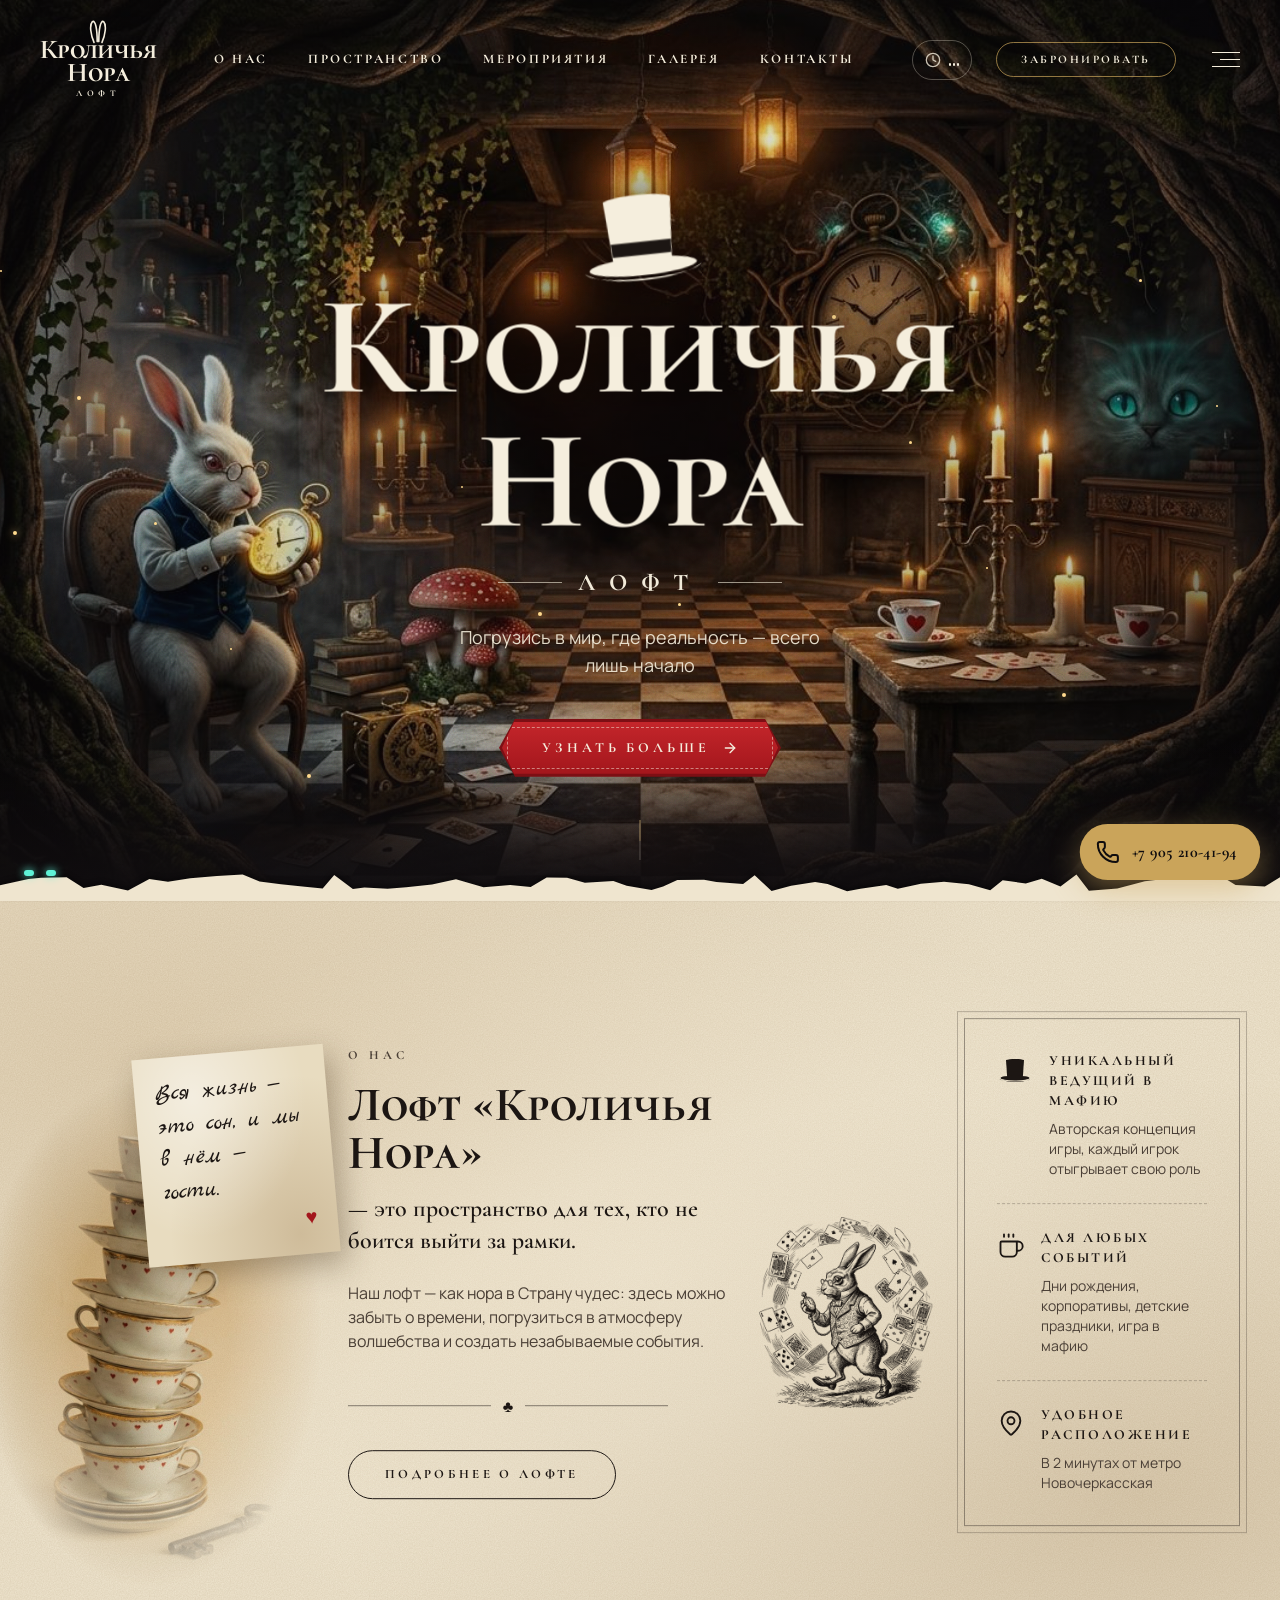
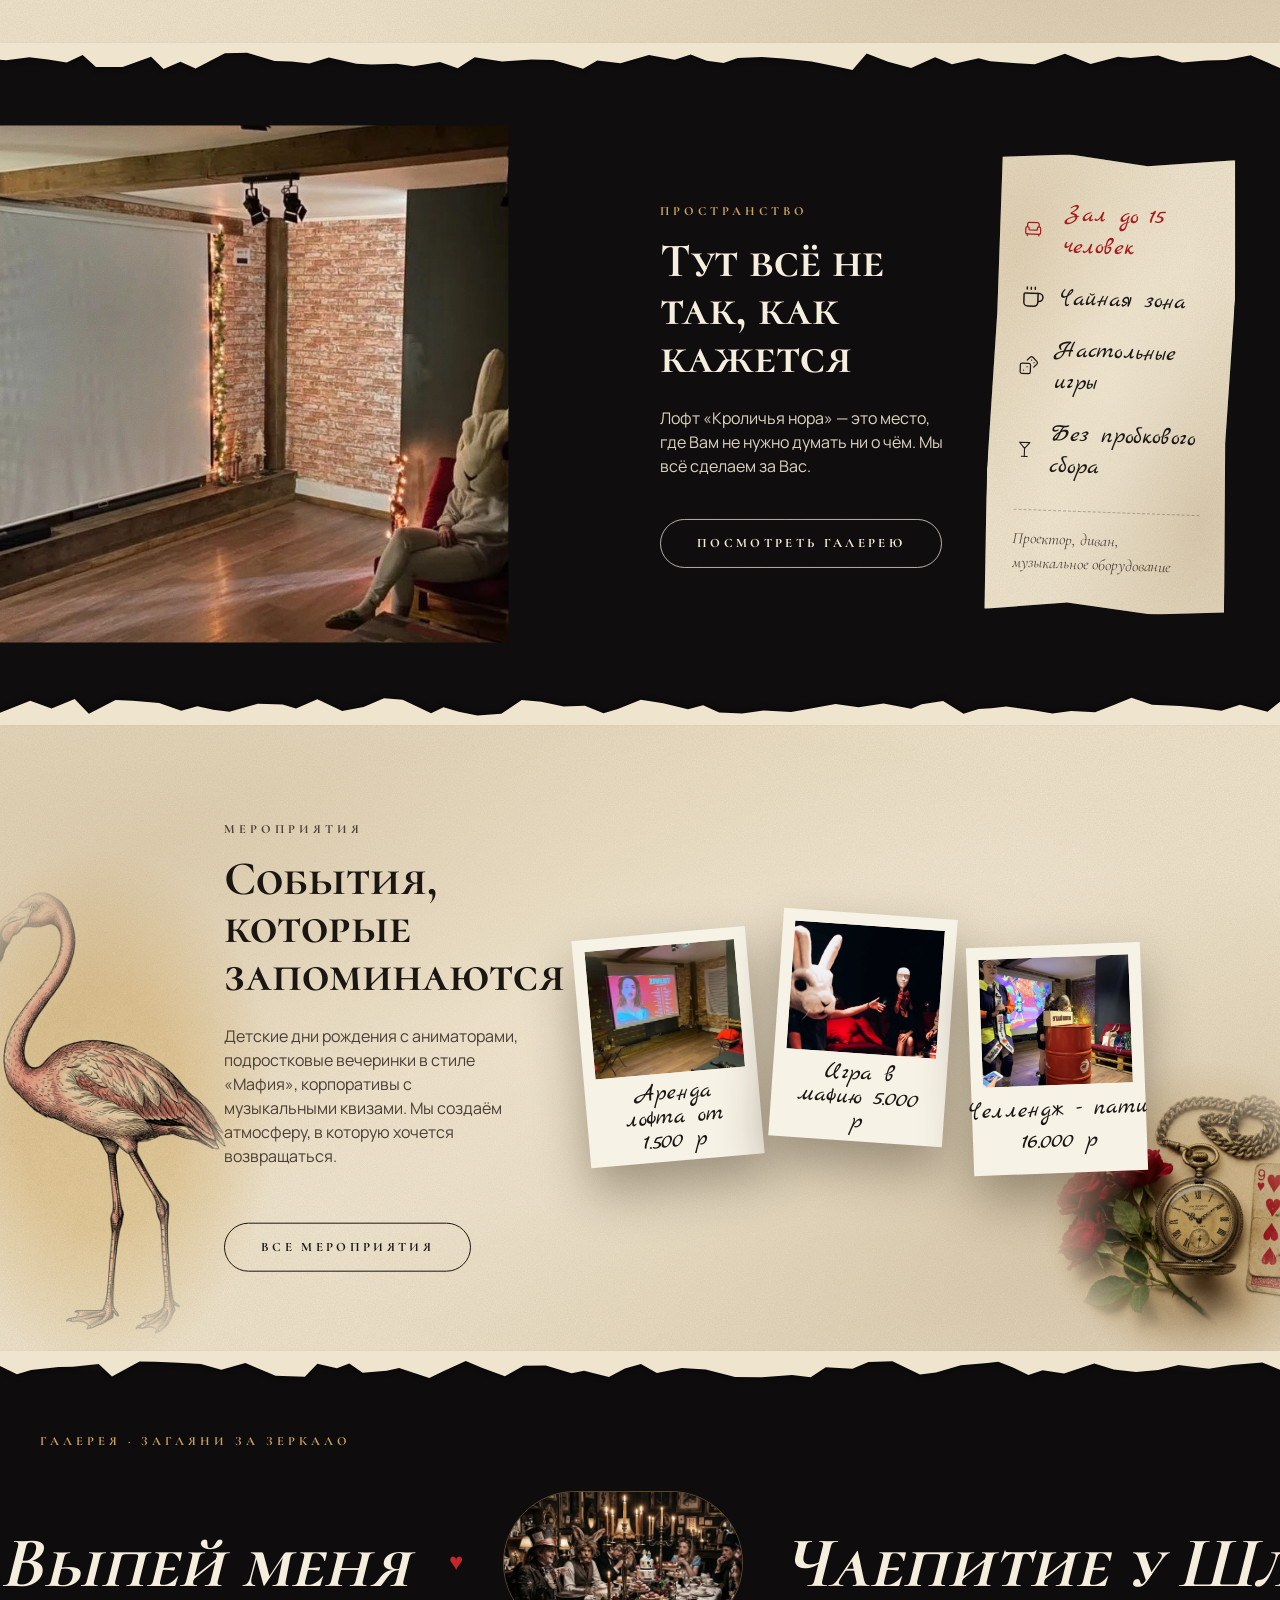
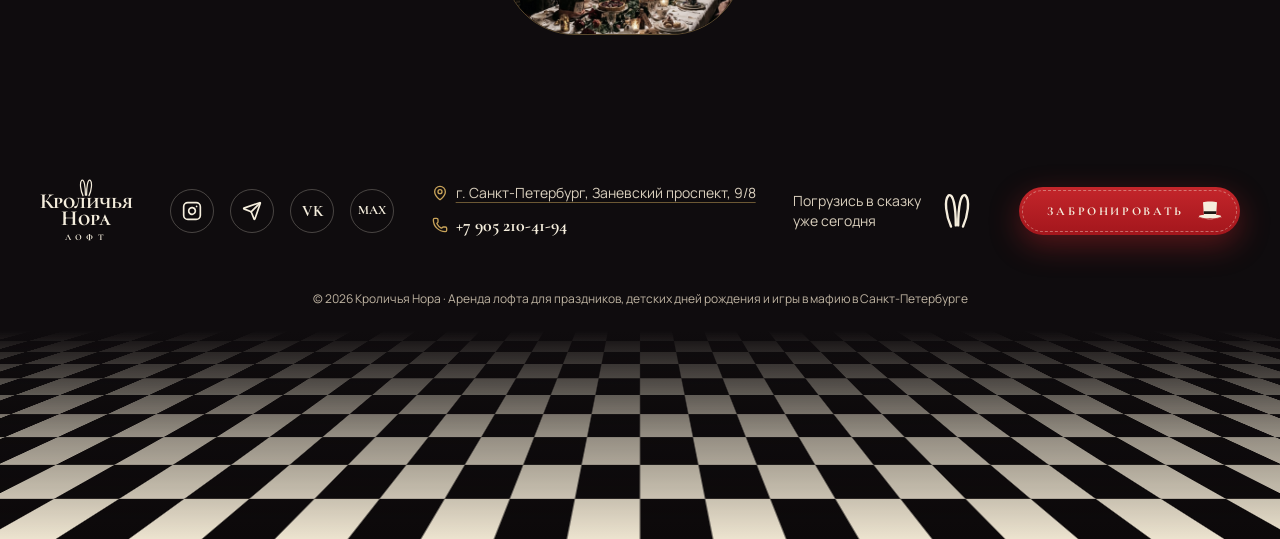
==== commit c952b83c: "## Домен кроличья-нора78.рф работает Я проверил: сайт открывается по **https://кроличья-нора78.рф** " ====
--- a/docs/index.html
+++ b/docs/index.html
@@ -1,11 +1,11 @@
-<!doctype html><html lang="ru"><head><meta charset="utf-8"/><meta name="viewport" content="width=device-width,initial-scale=1"/><meta name="theme-color" content="#0f0c0e"/><meta name="description" content="Лофт «Кроличья Нора» у метро Новочеркасская: аренда лофта для детских праздников, дней рождения, игры в мафию и корпоративов в Санкт-Петербурге."/><meta name="keywords" content="аренда лофта, праздники, детские праздники, день рождения, мафия, игра в мафию, корпоратив, лофт СПб, Новочеркасская"/><meta name="robots" content="index, follow, max-image-preview:large, max-snippet:-1"/><link rel="canonical" href="https://stason7886.github.io/Nora/"/><meta property="og:type" content="website"/><meta property="og:site_name" content="Кроличья Нора"/><meta property="og:title" content="Аренда лофта для праздников и мафии в СПб — Кроличья Нора"/><meta property="og:description" content="Детские дни рождения с аниматорами, подростковые вечеринки в стиле «Мафия», корпоративы. Лофт у метро Новочеркасская."/><meta property="og:url" content="https://stason7886.github.io/Nora/"/><meta property="og:image" content="https://stason7886.github.io/Nora/og-image.jpg"/><meta property="og:image:width" content="1200"/><meta property="og:image:height" content="630"/><meta property="og:image:alt" content="Вход в лофт «Кроличья Нора» в стиле Алисы в Стране чудес"/><meta property="og:locale" content="ru_RU"/><meta name="twitter:card" content="summary_large_image"/><meta name="twitter:title" content="Аренда лофта для праздников и мафии в СПб — Кроличья Нора"/><meta name="twitter:description" content="Детские дни рождения, игра в мафию, корпоративы. Лофт у метро Новочеркасская."/><meta name="twitter:image" content="https://stason7886.github.io/Nora/og-image.jpg"/><link rel="icon" type="image/svg+xml" href="./favicon.svg"/><link rel="apple-touch-icon" href="./apple-touch-icon.png"/><script type="application/ld+json">{
+<!doctype html><html lang="ru"><head><meta charset="utf-8"/><meta name="viewport" content="width=device-width,initial-scale=1"/><meta name="theme-color" content="#0f0c0e"/><meta name="description" content="Лофт «Кроличья Нора» у метро Новочеркасская: аренда лофта для детских праздников, дней рождения, игры в мафию и корпоративов в Санкт-Петербурге."/><meta name="keywords" content="аренда лофта, праздники, детские праздники, день рождения, мафия, игра в мафию, корпоратив, лофт СПб, Новочеркасская"/><meta name="robots" content="index, follow, max-image-preview:large, max-snippet:-1"/><link rel="canonical" href="https://xn---78-6cd2blhsfeqg1g6c2b.xn--p1ai/"/><meta property="og:type" content="website"/><meta property="og:site_name" content="Кроличья Нора"/><meta property="og:title" content="Аренда лофта для праздников и мафии в СПб — Кроличья Нора"/><meta property="og:description" content="Детские дни рождения с аниматорами, подростковые вечеринки в стиле «Мафия», корпоративы. Лофт у метро Новочеркасская."/><meta property="og:url" content="https://xn---78-6cd2blhsfeqg1g6c2b.xn--p1ai/"/><meta property="og:image" content="https://xn---78-6cd2blhsfeqg1g6c2b.xn--p1ai/og-image.jpg"/><meta property="og:image:width" content="1200"/><meta property="og:image:height" content="630"/><meta property="og:image:alt" content="Вход в лофт «Кроличья Нора» в стиле Алисы в Стране чудес"/><meta property="og:locale" content="ru_RU"/><meta name="twitter:card" content="summary_large_image"/><meta name="twitter:title" content="Аренда лофта для праздников и мафии в СПб — Кроличья Нора"/><meta name="twitter:description" content="Детские дни рождения, игра в мафию, корпоративы. Лофт у метро Новочеркасская."/><meta name="twitter:image" content="https://xn---78-6cd2blhsfeqg1g6c2b.xn--p1ai/og-image.jpg"/><link rel="icon" type="image/svg+xml" href="./favicon.svg"/><link rel="apple-touch-icon" href="./apple-touch-icon.png"/><script type="application/ld+json">{
           "@context": "https://schema.org",
           "@type": "EventVenue",
           "name": "Кроличья Нора",
           "alternateName": "Лофт Кроличья Нора",
           "description": "Аренда лофта для праздников: детские дни рождения с аниматорами, подростковые вечеринки в стиле «Мафия», корпоративы с музыкальными квизами.",
-          "url": "https://stason7886.github.io/Nora/",
-          "image": "https://stason7886.github.io/Nora/og-image.jpg",
+          "url": "https://xn---78-6cd2blhsfeqg1g6c2b.xn--p1ai/",
+          "image": "https://xn---78-6cd2blhsfeqg1g6c2b.xn--p1ai/og-image.jpg",
           "telephone": "+79052104194",
           "address": {
             "@type": "PostalAddress",
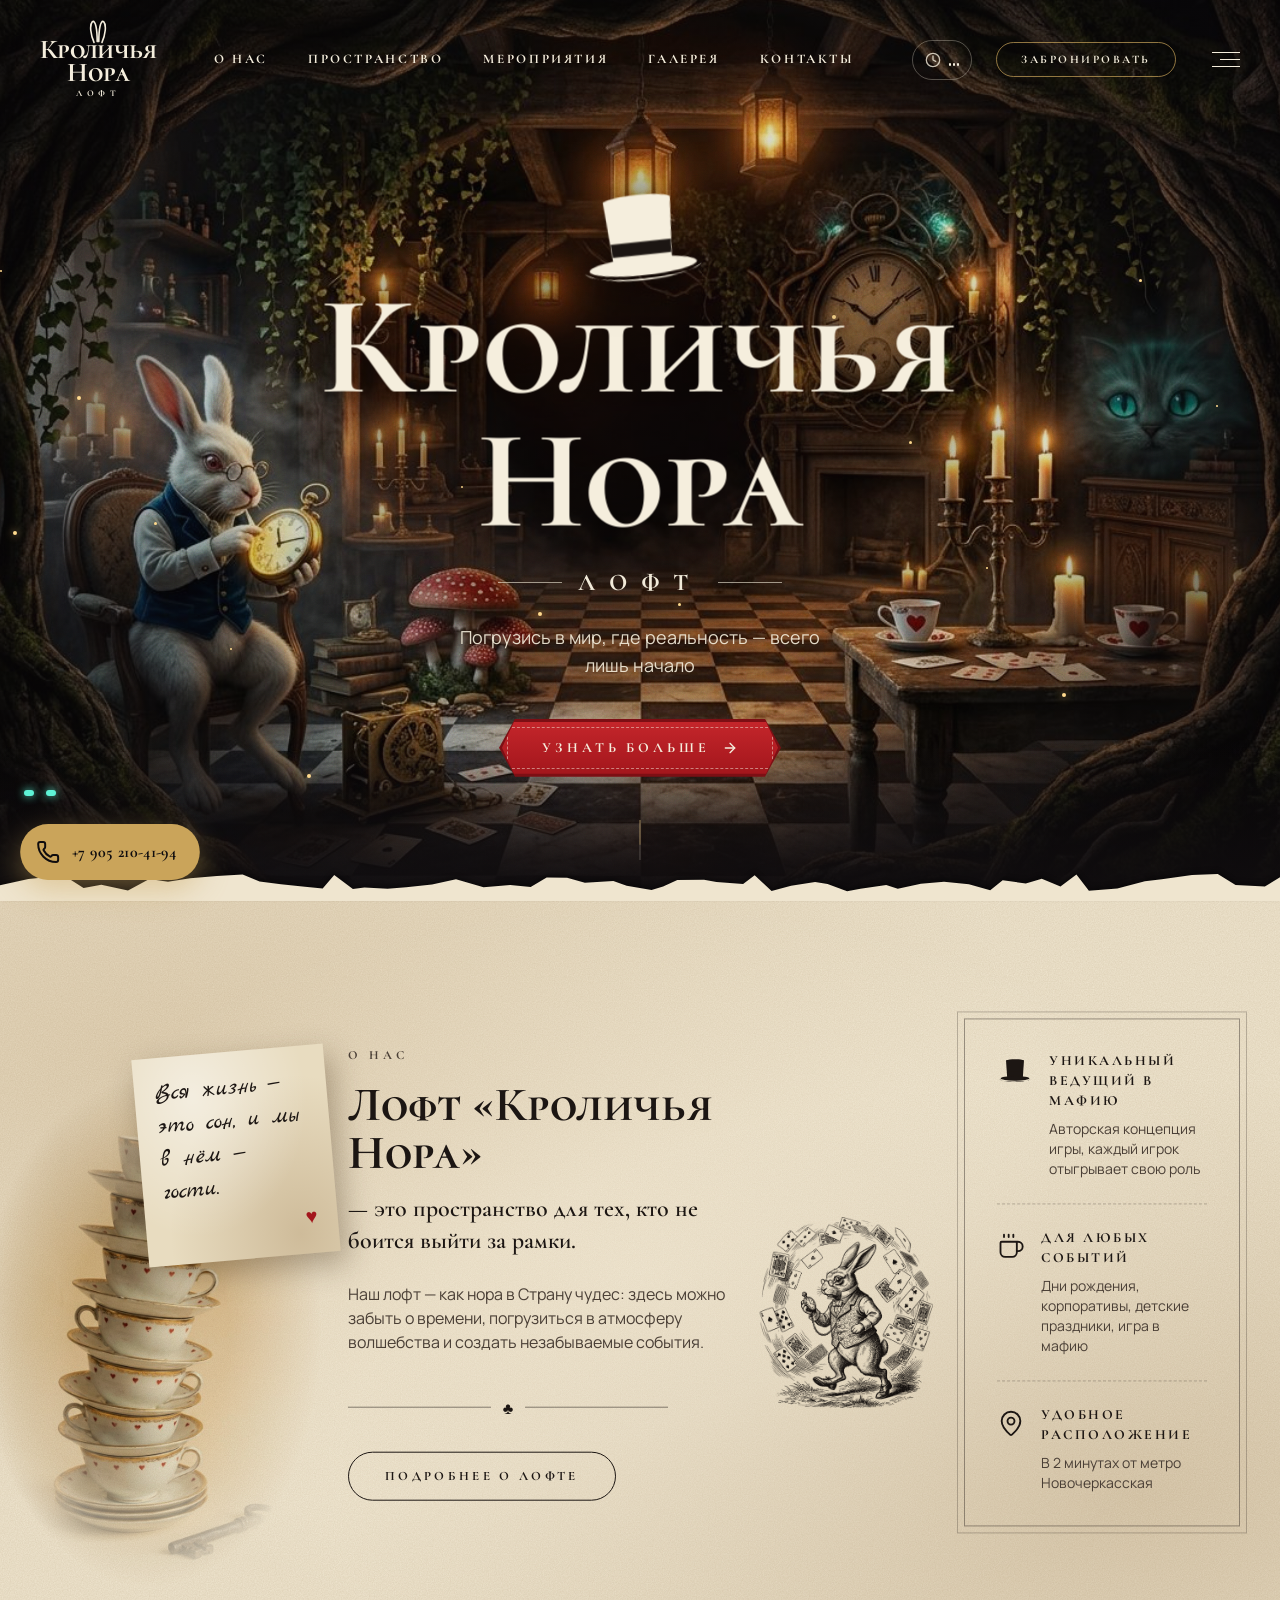
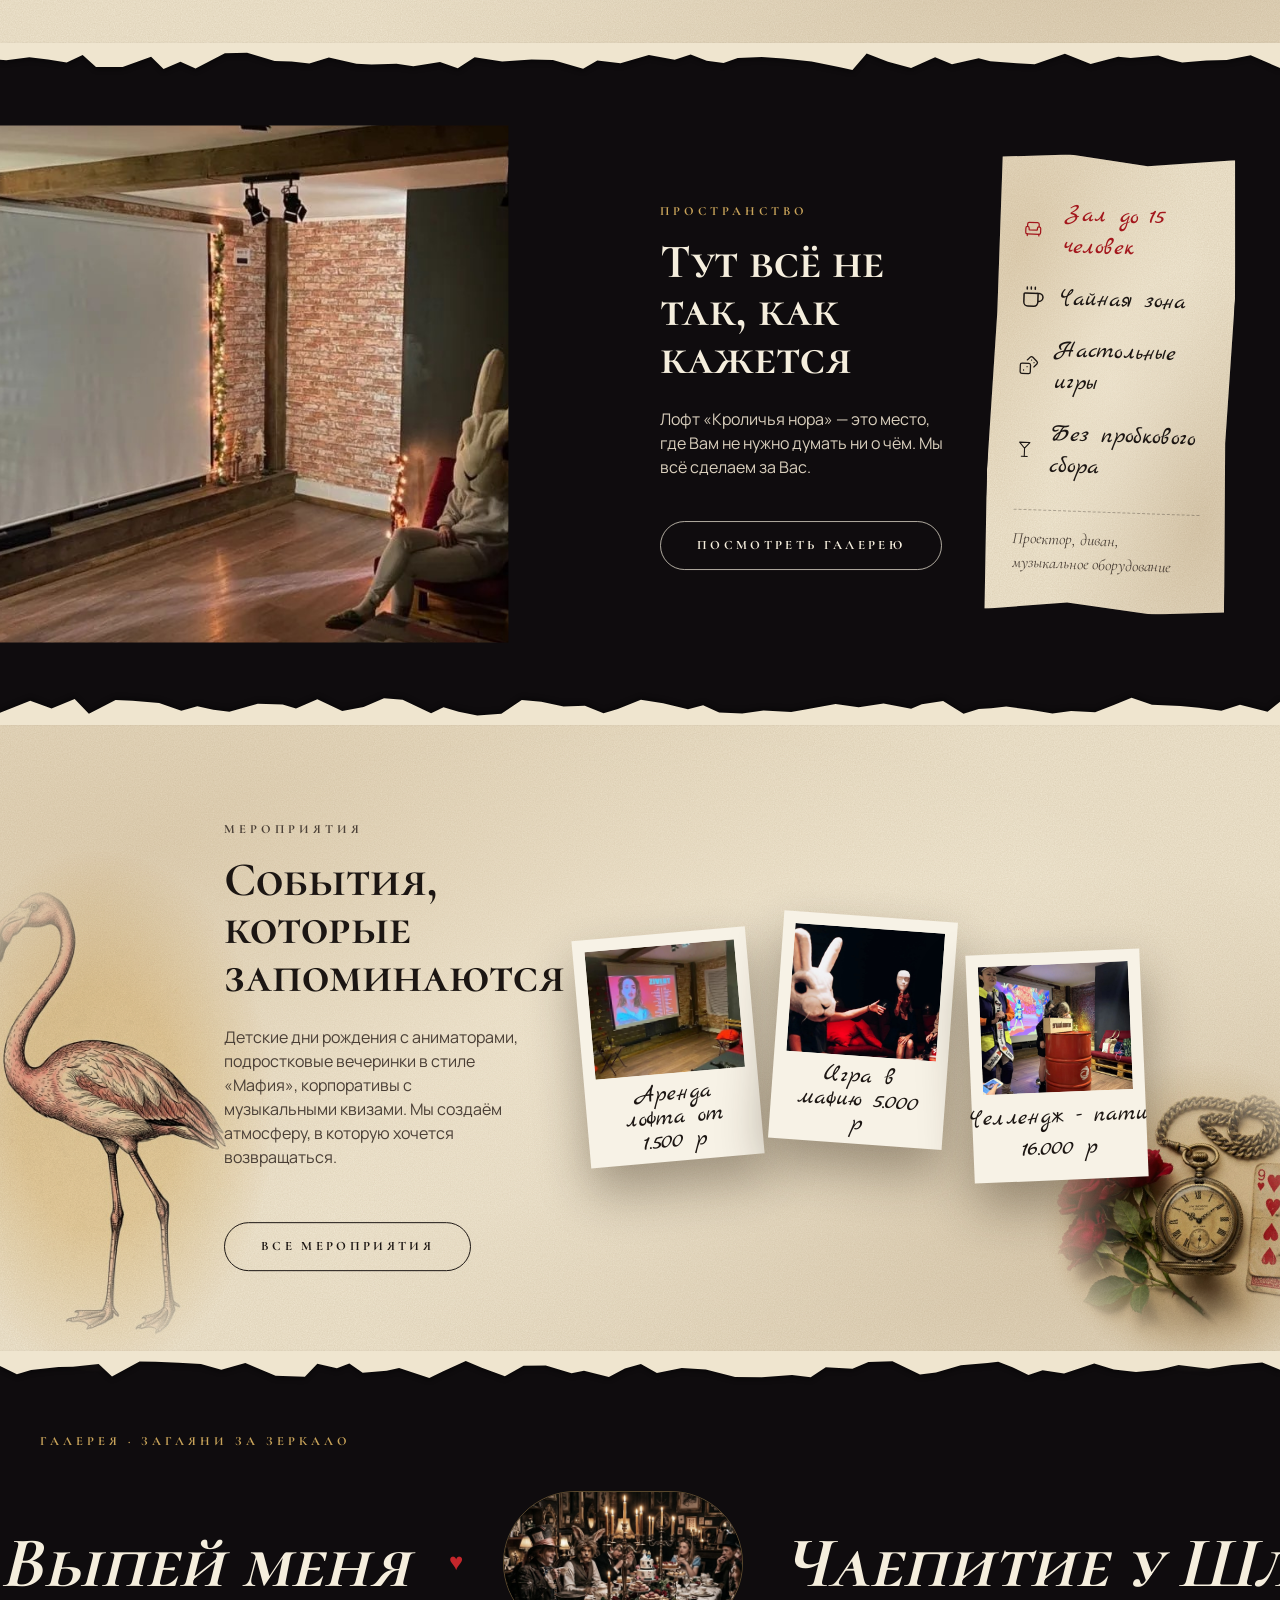
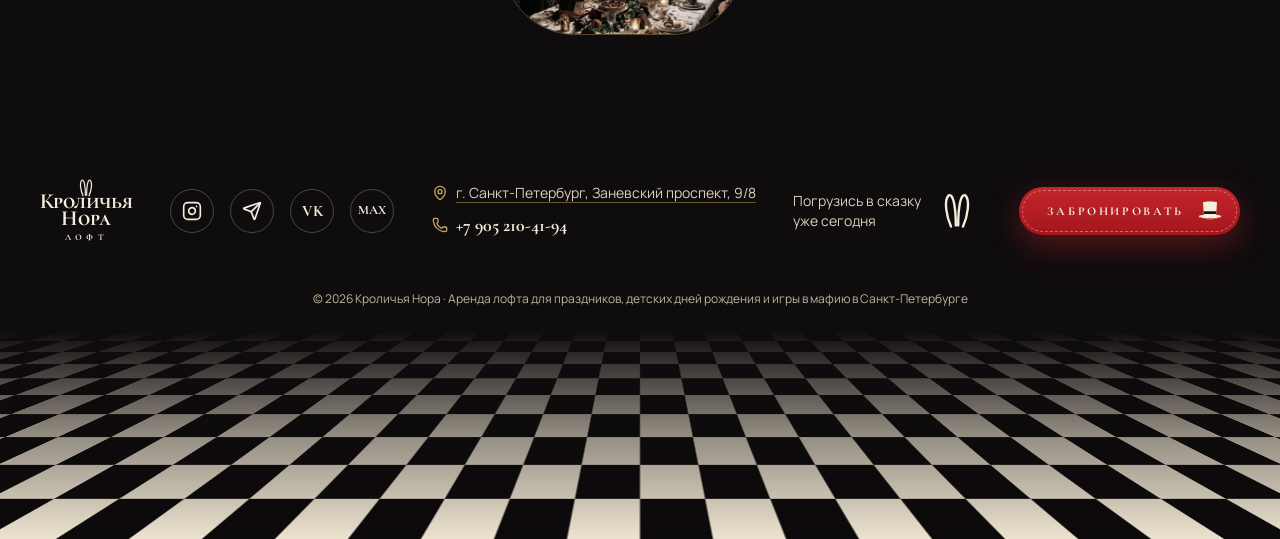
==== commit f39896b0: "## Кнопка звонка теперь слева - Золотая кнопка звонка переехала в левый нижний угол, кнопка MAX на т" ====
--- a/docs/index.html
+++ b/docs/index.html
@@ -21,4 +21,4 @@
             "https://t.me/vika_rabbit_hole",
             "https://web.max.ru/144010087"
           ]
-        }</script><link rel="preconnect" href="https://fonts.googleapis.com"/><link rel="preconnect" href="https://fonts.gstatic.com" crossorigin/><link href="https://fonts.googleapis.com/css2?family=Cormorant+Unicase:wght@500;700&family=Cormorant+Garamond:ital,wght@0,500;0,600;0,700;1,500&family=Manrope:wght@400;500;600&family=Marck+Script&display=swap" rel="stylesheet"/><title>Аренда лофта для праздников и мафии в СПб — Кроличья Нора</title><script>window.addEventListener("error",function(e){e.error instanceof DOMException&&"DataCloneError"===e.error.name&&e.message&&e.message.includes("PerformanceServerTiming")&&(e.stopImmediatePropagation(),e.preventDefault())},!0)</script><script src="https://assets.emergent.sh/scripts/emergent-main.js"></script><script defer="defer" src="./static/js/main.6940de08.js"></script><link href="./static/css/main.c07b895c.css" rel="stylesheet"></head><body><noscript><h1>Лофт «Кроличья Нора»</h1><p>Наш лофт — как нора в Страну чудес: здесь можно забыть о времени, погрузиться в атмосферу волшебства и создать незабываемые события.</p><p>Детские дни рождения с аниматорами, подростковые вечеринки в стиле «Мафия», корпоративы с музыкальными квизами. Мы создаём атмосферу, в которую хочется возвращаться.</p><p>г. Санкт-Петербург, Заневский проспект, 9/8 · В 2 минутах от метро Новочеркасская · <a href="tel:+79052104194">+7 905 210-41-94</a></p></noscript><div id="root"></div><script>!function(e,r){var t,s,o,i;r.__SV||(window.posthog=r,r._i=[],r.init=function(n,a,p){function c(e,r){var t=r.split(".");2==t.length&&(e=e[t[0]],r=t[1]),e[r]=function(){e.push([r].concat(Array.prototype.slice.call(arguments,0)))}}(o=e.createElement("script")).type="text/javascript",o.crossOrigin="anonymous",o.async=!0,o.src=a.api_host.replace(".i.posthog.com","-assets.i.posthog.com")+"/static/array.js",(i=e.getElementsByTagName("script")[0]).parentNode.insertBefore(o,i);var g=r;for(void 0!==p?g=r[p]=[]:p="posthog",g.people=g.people||[],g.toString=function(e){var r="posthog";return"posthog"!==p&&(r+="."+p),e||(r+=" (stub)"),r},g.people.toString=function(){return g.toString(1)+".people (stub)"},t="init me ws ys ps bs capture je Di ks register register_once register_for_session unregister unregister_for_session Ps getFeatureFlag getFeatureFlagPayload isFeatureEnabled reloadFeatureFlags updateEarlyAccessFeatureEnrollment getEarlyAccessFeatures on onFeatureFlags onSurveysLoaded onSessionId getSurveys getActiveMatchingSurveys renderSurvey canRenderSurvey canRenderSurveyAsync identify setPersonProperties group resetGroups setPersonPropertiesForFlags resetPersonPropertiesForFlags setGroupPropertiesForFlags resetGroupPropertiesForFlags reset get_distinct_id getGroups get_session_id get_session_replay_url alias set_config startSessionRecording stopSessionRecording sessionRecordingStarted captureException loadToolbar get_property getSessionProperty Es $s createPersonProfile Is opt_in_capturing opt_out_capturing has_opted_in_capturing has_opted_out_capturing clear_opt_in_out_capturing Ss debug xs getPageViewId captureTraceFeedback captureTraceMetric".split(" "),s=0;s<t.length;s++)c(g,t[s]);r._i.push([n,a,p])},r.__SV=1)}(document,window.posthog||[]),posthog.init("phc_DbsPb39SRc8z3EiQ6Dhj6ikv4H4rTKcht9d4sZSesceP",{api_host:"https://ap.emergent.sh",person_profiles:"identified_only",session_recording:{recordCrossOriginIframes:!0,capturePerformance:!1}})</script></body></html>+        }</script><link rel="preconnect" href="https://fonts.googleapis.com"/><link rel="preconnect" href="https://fonts.gstatic.com" crossorigin/><link href="https://fonts.googleapis.com/css2?family=Cormorant+Unicase:wght@500;700&family=Cormorant+Garamond:ital,wght@0,500;0,600;0,700;1,500&family=Manrope:wght@400;500;600&family=Marck+Script&display=swap" rel="stylesheet"/><title>Аренда лофта для праздников и мафии в СПб — Кроличья Нора</title><script>window.addEventListener("error",function(e){e.error instanceof DOMException&&"DataCloneError"===e.error.name&&e.message&&e.message.includes("PerformanceServerTiming")&&(e.stopImmediatePropagation(),e.preventDefault())},!0)</script><script src="https://assets.emergent.sh/scripts/emergent-main.js"></script><script defer="defer" src="./static/js/main.591e0b3e.js"></script><link href="./static/css/main.986ba536.css" rel="stylesheet"></head><body><noscript><h1>Лофт «Кроличья Нора»</h1><p>Наш лофт — как нора в Страну чудес: здесь можно забыть о времени, погрузиться в атмосферу волшебства и создать незабываемые события.</p><p>Детские дни рождения с аниматорами, подростковые вечеринки в стиле «Мафия», корпоративы с музыкальными квизами. Мы создаём атмосферу, в которую хочется возвращаться.</p><p>г. Санкт-Петербург, Заневский проспект, 9/8 · В 2 минутах от метро Новочеркасская · <a href="tel:+79052104194">+7 905 210-41-94</a></p></noscript><div id="root"></div><script>!function(e,r){var t,s,o,i;r.__SV||(window.posthog=r,r._i=[],r.init=function(n,a,p){function c(e,r){var t=r.split(".");2==t.length&&(e=e[t[0]],r=t[1]),e[r]=function(){e.push([r].concat(Array.prototype.slice.call(arguments,0)))}}(o=e.createElement("script")).type="text/javascript",o.crossOrigin="anonymous",o.async=!0,o.src=a.api_host.replace(".i.posthog.com","-assets.i.posthog.com")+"/static/array.js",(i=e.getElementsByTagName("script")[0]).parentNode.insertBefore(o,i);var g=r;for(void 0!==p?g=r[p]=[]:p="posthog",g.people=g.people||[],g.toString=function(e){var r="posthog";return"posthog"!==p&&(r+="."+p),e||(r+=" (stub)"),r},g.people.toString=function(){return g.toString(1)+".people (stub)"},t="init me ws ys ps bs capture je Di ks register register_once register_for_session unregister unregister_for_session Ps getFeatureFlag getFeatureFlagPayload isFeatureEnabled reloadFeatureFlags updateEarlyAccessFeatureEnrollment getEarlyAccessFeatures on onFeatureFlags onSurveysLoaded onSessionId getSurveys getActiveMatchingSurveys renderSurvey canRenderSurvey canRenderSurveyAsync identify setPersonProperties group resetGroups setPersonPropertiesForFlags resetPersonPropertiesForFlags setGroupPropertiesForFlags resetGroupPropertiesForFlags reset get_distinct_id getGroups get_session_id get_session_replay_url alias set_config startSessionRecording stopSessionRecording sessionRecordingStarted captureException loadToolbar get_property getSessionProperty Es $s createPersonProfile Is opt_in_capturing opt_out_capturing has_opted_in_capturing has_opted_out_capturing clear_opt_in_out_capturing Ss debug xs getPageViewId captureTraceFeedback captureTraceMetric".split(" "),s=0;s<t.length;s++)c(g,t[s]);r._i.push([n,a,p])},r.__SV=1)}(document,window.posthog||[]),posthog.init("phc_DbsPb39SRc8z3EiQ6Dhj6ikv4H4rTKcht9d4sZSesceP",{api_host:"https://ap.emergent.sh",person_profiles:"identified_only",session_recording:{recordCrossOriginIframes:!0,capturePerformance:!1}})</script></body></html>
--- a/docs/static/css/main.986ba536.css
+++ b/docs/static/css/main.986ba536.css
@@ -0,0 +1,3 @@
+*,::backdrop,:after,:before{--tw-border-spacing-x:0;--tw-border-spacing-y:0;--tw-translate-x:0;--tw-translate-y:0;--tw-rotate:0;--tw-skew-x:0;--tw-skew-y:0;--tw-scale-x:1;--tw-scale-y:1;--tw-pan-x: ;--tw-pan-y: ;--tw-pinch-zoom: ;--tw-scroll-snap-strictness:proximity;--tw-gradient-from-position: ;--tw-gradient-via-position: ;--tw-gradient-to-position: ;--tw-ordinal: ;--tw-slashed-zero: ;--tw-numeric-figure: ;--tw-numeric-spacing: ;--tw-numeric-fraction: ;--tw-ring-inset: ;--tw-ring-offset-width:0px;--tw-ring-offset-color:#fff;--tw-ring-color:#3b82f680;--tw-ring-offset-shadow:0 0 #0000;--tw-ring-shadow:0 0 #0000;--tw-shadow:0 0 #0000;--tw-shadow-colored:0 0 #0000;--tw-blur: ;--tw-brightness: ;--tw-contrast: ;--tw-grayscale: ;--tw-hue-rotate: ;--tw-invert: ;--tw-saturate: ;--tw-sepia: ;--tw-drop-shadow: ;--tw-backdrop-blur: ;--tw-backdrop-brightness: ;--tw-backdrop-contrast: ;--tw-backdrop-grayscale: ;--tw-backdrop-hue-rotate: ;--tw-backdrop-invert: ;--tw-backdrop-opacity: ;--tw-backdrop-saturate: ;--tw-backdrop-sepia: ;--tw-contain-size: ;--tw-contain-layout: ;--tw-contain-paint: ;--tw-contain-style: }/*
+! tailwindcss v3.4.17 | MIT License | https://tailwindcss.com
+*/*,:after,:before{border:0 solid #e5e7eb;box-sizing:border-box}:after,:before{--tw-content:""}:host,html{-webkit-text-size-adjust:100%;font-feature-settings:normal;-webkit-tap-highlight-color:transparent;font-family:ui-sans-serif,system-ui,sans-serif,Apple Color Emoji,Segoe UI Emoji,Segoe UI Symbol,Noto Color Emoji;font-variation-settings:normal;line-height:1.5;tab-size:4}body{line-height:inherit}hr{border-top-width:1px;color:inherit;height:0}abbr:where([title]){-webkit-text-decoration:underline dotted;text-decoration:underline dotted}h1,h2,h3,h4,h5,h6{font-size:inherit;font-weight:inherit}a{color:inherit;text-decoration:inherit}b,strong{font-weight:bolder}code,kbd,pre,samp{font-feature-settings:normal;font-family:ui-monospace,SFMono-Regular,Menlo,Monaco,Consolas,Liberation Mono,Courier New,monospace;font-size:1em;font-variation-settings:normal}small{font-size:80%}sub,sup{font-size:75%;line-height:0;position:relative;vertical-align:initial}sub{bottom:-.25em}sup{top:-.5em}table{border-collapse:collapse;border-color:inherit;text-indent:0}button,input,optgroup,select,textarea{font-feature-settings:inherit;color:inherit;font-family:inherit;font-size:100%;font-variation-settings:inherit;font-weight:inherit;letter-spacing:inherit;line-height:inherit;margin:0;padding:0}button,select{text-transform:none}button,input:where([type=button]),input:where([type=reset]),input:where([type=submit]){-webkit-appearance:button;background-color:initial;background-image:none}:-moz-focusring{outline:auto}:-moz-ui-invalid{box-shadow:none}progress{vertical-align:initial}::-webkit-inner-spin-button,::-webkit-outer-spin-button{height:auto}[type=search]{-webkit-appearance:textfield;outline-offset:-2px}::-webkit-search-decoration{-webkit-appearance:none}::-webkit-file-upload-button{-webkit-appearance:button;font:inherit}summary{display:list-item}blockquote,dd,dl,figure,h1,h2,h3,h4,h5,h6,hr,p,pre{margin:0}fieldset{margin:0}fieldset,legend{padding:0}menu,ol,ul{list-style:none;margin:0;padding:0}dialog{padding:0}textarea{resize:vertical}input::placeholder,textarea::placeholder{color:#9ca3af;opacity:1}[role=button],button{cursor:pointer}:disabled{cursor:default}audio,canvas,embed,iframe,img,object,svg,video{display:block;vertical-align:middle}img,video{height:auto;max-width:100%}[hidden]:where(:not([hidden=until-found])){display:none}.sr-only{clip:rect(0,0,0,0);border-width:0;height:1px;margin:-1px;overflow:hidden;padding:0;position:absolute;white-space:nowrap;width:1px}.pointer-events-none{pointer-events:none}.pointer-events-auto{pointer-events:auto}.visible{visibility:visible}.invisible{visibility:hidden}.fixed{position:fixed}.absolute{position:absolute}.relative{position:relative}.-inset-\[4\%\]{inset:-4%}.inset-0{inset:0}.-inset-x-1\/2{left:-50%;right:-50%}.inset-x-0{left:0;right:0}.inset-y-0{bottom:0;top:0}.-bottom-1{bottom:-.25rem}.-bottom-12{bottom:-3rem}.-bottom-6{bottom:-1.5rem}.-bottom-\[19px\]{bottom:-19px}.-left-12{left:-3rem}.-left-24{left:-6rem}.-left-6{left:-1.5rem}.-right-12{right:-3rem}.-right-20{right:-5rem}.-top-12{top:-3rem}.-top-\[19px\]{top:-19px}.bottom-0{bottom:0}.bottom-10{bottom:2.5rem}.bottom-20{bottom:5rem}.bottom-3{bottom:.75rem}.bottom-5{bottom:1.25rem}.bottom-52{bottom:13rem}.bottom-6{bottom:1.5rem}.bottom-\[-60\%\]{bottom:-60%}.left-0{left:0}.left-1{left:.25rem}.left-1\/2{left:50%}.left-16{left:4rem}.left-2{left:.5rem}.left-3{left:.75rem}.left-4{left:1rem}.left-5{left:1.25rem}.left-6{left:1.5rem}.left-\[50\%\]{left:50%}.right-0{right:0}.right-1{right:.25rem}.right-2{right:.5rem}.right-3{right:.75rem}.right-4{right:1rem}.right-5{right:1.25rem}.right-6{right:1.5rem}.top-0{top:0}.top-1{top:.25rem}.top-1\/2{top:50%}.top-10{top:2.5rem}.top-3{top:.75rem}.top-4{top:1rem}.top-6{top:1.5rem}.top-\[1px\]{top:1px}.top-\[50\%\]{top:50%}.top-\[60\%\]{top:60%}.top-full{top:100%}.z-10{z-index:10}.z-20{z-index:20}.z-40{z-index:40}.z-50{z-index:50}.z-\[100\]{z-index:100}.z-\[1\]{z-index:1}.z-\[60\]{z-index:60}.order-1{order:1}.order-2{order:2}.order-3{order:3}.order-4{order:4}.-mx-1{margin-left:-.25rem;margin-right:-.25rem}.mx-auto{margin-left:auto;margin-right:auto}.my-1{margin-bottom:.25rem;margin-top:.25rem}.-mb-1\.5{margin-bottom:-.375rem}.-mb-2{margin-bottom:-.5rem}.-ml-4{margin-left:-1rem}.-mt-1{margin-top:-.25rem}.-mt-4{margin-top:-1rem}.mb-1{margin-bottom:.25rem}.mb-10{margin-bottom:2.5rem}.mb-8{margin-bottom:2rem}.mb-\[-0\.6rem\]{margin-bottom:-.6rem}.ml-1{margin-left:.25rem}.ml-auto{margin-left:auto}.mr-2{margin-right:.5rem}.mt-1{margin-top:.25rem}.mt-1\.5{margin-top:.375rem}.mt-10{margin-top:2.5rem}.mt-2{margin-top:.5rem}.mt-24{margin-top:6rem}.mt-3{margin-top:.75rem}.mt-4{margin-top:1rem}.mt-5{margin-top:1.25rem}.mt-6{margin-top:1.5rem}.mt-auto{margin-top:auto}.block{display:block}.flex{display:flex}.inline-flex{display:inline-flex}.table{display:table}.grid{display:grid}.hidden{display:none}.aspect-\[4\/3\.4\]{aspect-ratio:4/3.4}.aspect-square{aspect-ratio:1/1}.h-1\.5{height:.375rem}.h-10{height:2.5rem}.h-11{height:2.75rem}.h-14{height:3.5rem}.h-16{height:4rem}.h-2{height:.5rem}.h-2\.5{height:.625rem}.h-28{height:7rem}.h-3{height:.75rem}.h-3\.5{height:.875rem}.h-4{height:1rem}.h-40{height:10rem}.h-5{height:1.25rem}.h-6{height:1.5rem}.h-7{height:1.75rem}.h-8{height:2rem}.h-9{height:2.25rem}.h-\[116\%\]{height:116%}.h-\[1px\]{height:1px}.h-\[340px\]{height:340px}.h-\[360px\]{height:360px}.h-\[85\%\]{height:85%}.h-\[var\(--radix-navigation-menu-viewport-height\)\]{height:var(--radix-navigation-menu-viewport-height)}.h-\[var\(--radix-select-trigger-height\)\]{height:var(--radix-select-trigger-height)}.h-auto{height:auto}.h-full{height:100%}.h-px{height:1px}.max-h-\[--radix-context-menu-content-available-height\]{max-height:var(--radix-context-menu-content-available-height)}.max-h-\[--radix-select-content-available-height\]{max-height:var(--radix-select-content-available-height)}.max-h-\[300px\]{max-height:300px}.max-h-\[var\(--radix-dropdown-menu-content-available-height\)\]{max-height:var(--radix-dropdown-menu-content-available-height)}.max-h-screen{max-height:100vh}.min-h-\[100svh\]{min-height:100svh}.min-h-\[4rem\]{min-height:4rem}.min-h-\[60px\]{min-height:60px}.w-10{width:2.5rem}.w-11{width:2.75rem}.w-12{width:3rem}.w-2{width:.5rem}.w-2\.5{width:.625rem}.w-24{width:6rem}.w-28{width:7rem}.w-3{width:.75rem}.w-3\.5{width:.875rem}.w-3\/4{width:75%}.w-4{width:1rem}.w-44{width:11rem}.w-5{width:1.25rem}.w-52{width:13rem}.w-56{width:14rem}.w-6{width:1.5rem}.w-64{width:16rem}.w-7{width:1.75rem}.w-72{width:18rem}.w-8{width:2rem}.w-80{width:20rem}.w-9{width:2.25rem}.w-\[100px\]{width:100px}.w-\[1px\]{width:1px}.w-\[2px\]{width:2px}.w-\[min\(320px\2c calc\(100vw-2rem\)\)\]{width:min(320px,calc(100vw - 2rem))}.w-auto{width:auto}.w-full{width:100%}.w-max{width:max-content}.w-px{width:1px}.min-w-0{min-width:0}.min-w-10{min-width:2.5rem}.min-w-8{min-width:2rem}.min-w-9{min-width:2.25rem}.min-w-\[12rem\]{min-width:12rem}.min-w-\[8rem\]{min-width:8rem}.min-w-\[var\(--radix-select-trigger-width\)\]{min-width:var(--radix-select-trigger-width)}.max-w-\[1400px\]{max-width:1400px}.max-w-\[1600px\]{max-width:1600px}.max-w-lg{max-width:32rem}.max-w-max{max-width:max-content}.max-w-md{max-width:28rem}.max-w-none{max-width:none}.max-w-sm{max-width:24rem}.max-w-xs{max-width:20rem}.flex-1{flex:1 1}.shrink-0{flex-shrink:0}.grow{flex-grow:1}.grow-0{flex-grow:0}.basis-full{flex-basis:100%}.caption-bottom{caption-side:bottom}.border-collapse{border-collapse:collapse}.origin-\[--radix-context-menu-content-transform-origin\]{transform-origin:var(--radix-context-menu-content-transform-origin)}.origin-\[--radix-dropdown-menu-content-transform-origin\]{transform-origin:var(--radix-dropdown-menu-content-transform-origin)}.origin-\[--radix-hover-card-content-transform-origin\]{transform-origin:var(--radix-hover-card-content-transform-origin)}.origin-\[--radix-menubar-content-transform-origin\]{transform-origin:var(--radix-menubar-content-transform-origin)}.origin-\[--radix-popover-content-transform-origin\]{transform-origin:var(--radix-popover-content-transform-origin)}.origin-\[--radix-select-content-transform-origin\]{transform-origin:var(--radix-select-content-transform-origin)}.origin-\[--radix-tooltip-content-transform-origin\]{transform-origin:var(--radix-tooltip-content-transform-origin)}.origin-left{transform-origin:left}.origin-right{transform-origin:right}.origin-top{transform-origin:top}.-translate-x-1\/2{--tw-translate-x:-50%}.-translate-x-1\/2,.-translate-y-1\/2{transform:translate(var(--tw-translate-x),var(--tw-translate-y)) rotate(var(--tw-rotate)) skewX(var(--tw-skew-x)) skewY(var(--tw-skew-y)) scaleX(var(--tw-scale-x)) scaleY(var(--tw-scale-y))}.-translate-y-1\/2{--tw-translate-y:-50%}.-translate-y-\[8\%\]{--tw-translate-y:-8%}.-translate-y-\[8\%\],.translate-x-1\.5{transform:translate(var(--tw-translate-x),var(--tw-translate-y)) rotate(var(--tw-rotate)) skewX(var(--tw-skew-x)) skewY(var(--tw-skew-y)) scaleX(var(--tw-scale-x)) scaleY(var(--tw-scale-y))}.translate-x-1\.5{--tw-translate-x:0.375rem}.translate-x-\[-50\%\]{--tw-translate-x:-50%}.translate-x-\[-50\%\],.translate-y-\[-50\%\]{transform:translate(var(--tw-translate-x),var(--tw-translate-y)) rotate(var(--tw-rotate)) skewX(var(--tw-skew-x)) skewY(var(--tw-skew-y)) scaleX(var(--tw-scale-x)) scaleY(var(--tw-scale-y))}.translate-y-\[-50\%\]{--tw-translate-y:-50%}.rotate-180{--tw-rotate:180deg}.rotate-180,.rotate-45{transform:translate(var(--tw-translate-x),var(--tw-translate-y)) rotate(var(--tw-rotate)) skewX(var(--tw-skew-x)) skewY(var(--tw-skew-y)) scaleX(var(--tw-scale-x)) scaleY(var(--tw-scale-y))}.rotate-45{--tw-rotate:45deg}.rotate-90{--tw-rotate:90deg}.rotate-90,.scale-x-0{transform:translate(var(--tw-translate-x),var(--tw-translate-y)) rotate(var(--tw-rotate)) skewX(var(--tw-skew-x)) skewY(var(--tw-skew-y)) scaleX(var(--tw-scale-x)) scaleY(var(--tw-scale-y))}.scale-x-0{--tw-scale-x:0}.transform{transform:translate(var(--tw-translate-x),var(--tw-translate-y)) rotate(var(--tw-rotate)) skewX(var(--tw-skew-x)) skewY(var(--tw-skew-y)) scaleX(var(--tw-scale-x)) scaleY(var(--tw-scale-y))}@keyframes spin{to{transform:rotate(1turn)}}.animate-\[spin_60s_steps\(60\)_infinite\]{animation:spin 60s steps(60) infinite}@keyframes ping{75%,to{opacity:0;transform:scale(2)}}.animate-ping{animation:ping 1s cubic-bezier(0,0,.2,1) infinite}@keyframes pulse{50%{opacity:.5}}.animate-pulse{animation:pulse 2s cubic-bezier(.4,0,.6,1) infinite}.cursor-default{cursor:default}.cursor-pointer{cursor:pointer}.touch-none{touch-action:none}.select-none{-webkit-user-select:none;user-select:none}.list-none{list-style-type:none}.grid-cols-1{grid-template-columns:repeat(1,minmax(0,1fr))}.flex-row{flex-direction:row}.flex-col{flex-direction:column}.flex-col-reverse{flex-direction:column-reverse}.flex-wrap{flex-wrap:wrap}.items-end{align-items:flex-end}.items-center{align-items:center}.items-baseline{align-items:baseline}.justify-center{justify-content:center}.justify-between{justify-content:space-between}.gap-1{gap:.25rem}.gap-1\.5{gap:.375rem}.gap-10{gap:2.5rem}.gap-12{gap:3rem}.gap-14{gap:3.5rem}.gap-2{gap:.5rem}.gap-3{gap:.75rem}.gap-4{gap:1rem}.gap-5{gap:1.25rem}.gap-\[2px\]{gap:2px}.gap-\[6px\]{gap:6px}.space-x-1>:not([hidden])~:not([hidden]){--tw-space-x-reverse:0;margin-left:calc(.25rem*(1 - var(--tw-space-x-reverse)));margin-right:calc(.25rem*var(--tw-space-x-reverse))}.space-x-2>:not([hidden])~:not([hidden]){--tw-space-x-reverse:0;margin-left:calc(.5rem*(1 - var(--tw-space-x-reverse)));margin-right:calc(.5rem*var(--tw-space-x-reverse))}.space-y-1>:not([hidden])~:not([hidden]){--tw-space-y-reverse:0;margin-bottom:calc(.25rem*var(--tw-space-y-reverse));margin-top:calc(.25rem*(1 - var(--tw-space-y-reverse)))}.space-y-1\.5>:not([hidden])~:not([hidden]){--tw-space-y-reverse:0;margin-bottom:calc(.375rem*var(--tw-space-y-reverse));margin-top:calc(.375rem*(1 - var(--tw-space-y-reverse)))}.space-y-2>:not([hidden])~:not([hidden]){--tw-space-y-reverse:0;margin-bottom:calc(.5rem*var(--tw-space-y-reverse));margin-top:calc(.5rem*(1 - var(--tw-space-y-reverse)))}.space-y-4>:not([hidden])~:not([hidden]){--tw-space-y-reverse:0;margin-bottom:calc(1rem*var(--tw-space-y-reverse));margin-top:calc(1rem*(1 - var(--tw-space-y-reverse)))}.overflow-auto{overflow:auto}.overflow-hidden{overflow:hidden}.overflow-visible{overflow:visible}.overflow-y-auto{overflow-y:auto}.overflow-x-hidden{overflow-x:hidden}.whitespace-nowrap{white-space:nowrap}.whitespace-pre{white-space:pre}.whitespace-pre-line{white-space:pre-line}.break-words{overflow-wrap:break-word}.rounded-2xl{border-radius:1rem}.rounded-\[999px\]{border-radius:999px}.rounded-\[inherit\]{border-radius:inherit}.rounded-full{border-radius:9999px}.rounded-lg{border-radius:.25rem;border-radius:var(--radius)}.rounded-md{border-radius:calc(.25rem - 2px);border-radius:calc(var(--radius) - 2px)}.rounded-sm{border-radius:calc(.25rem - 4px);border-radius:calc(var(--radius) - 4px)}.rounded-xl{border-radius:.75rem}.rounded-t-\[10px\]{border-top-left-radius:10px;border-top-right-radius:10px}.rounded-tl-sm{border-top-left-radius:calc(.25rem - 4px);border-top-left-radius:calc(var(--radius) - 4px)}.border{border-width:1px}.border-2{border-width:2px}.border-y{border-top-width:1px}.border-b,.border-y{border-bottom-width:1px}.border-l{border-left-width:1px}.border-r{border-right-width:1px}.border-t{border-top-width:1px}.border-dashed{border-style:dashed}.border-\[\#1c1613\]\/25{border-color:#1c161340}.border-\[\#1c1613\]\/30{border-color:#1c16134d}.border-\[\#1c1613\]\/40{border-color:#1c161366}.border-\[\#c9a45a\]\/40{border-color:#c9a45a66}.border-\[\#c9a45a\]\/70{border-color:#c9a45ab3}.border-\[\#f5eedd\]\/25{border-color:#f5eedd40}.border-\[\#f5eedd\]\/30{border-color:#f5eedd4d}.border-\[\#f5eedd\]\/40{border-color:#f5eedd66}.border-\[\#f5eedd\]\/70{border-color:#f5eeddb3}.border-\[var\(--crimson\)\]{border-color:#a3161c;border-color:var(--crimson)}.border-\[var\(--gold\)\]{border-color:#c9a45a;border-color:var(--gold)}.border-\[var\(--ink\)\]{border-color:#1c1613;border-color:var(--ink)}.border-destructive{border-color:hsl(var(--destructive))}.border-destructive\/50{border-color:hsl(var(--destructive)/.5)}.border-input{border-color:#c2b3a3;border-color:hsl(var(--input))}.border-primary{border-color:#a2161d;border-color:hsl(var(--primary))}.border-primary\/50{border-color:#a2161d80;border-color:hsl(var(--primary)/.5)}.border-transparent{border-color:#0000}.border-l-transparent{border-left-color:#0000}.border-t-transparent{border-top-color:#0000}.bg-\[\#0f0c0e\]\/95{background-color:#0f0c0ef2}.bg-\[\#1c1613\]\/50{background-color:#1c161380}.bg-\[\#5ef2d6\]{--tw-bg-opacity:1;background-color:#5ef2d6;background-color:rgb(94 242 214/var(--tw-bg-opacity,1))}.bg-\[\#7d0f14\]{--tw-bg-opacity:1;background-color:#7d0f14;background-color:rgb(125 15 20/var(--tw-bg-opacity,1))}.bg-\[\#c9a45a\]\/15{background-color:#c9a45a26}.bg-\[\#e8dcc0\]{--tw-bg-opacity:1;background-color:#e8dcc0;background-color:rgb(232 220 192/var(--tw-bg-opacity,1))}.bg-\[\#f5eedd\]{--tw-bg-opacity:1;background-color:#f5eedd;background-color:rgb(245 238 221/var(--tw-bg-opacity,1))}.bg-\[\#f5eedd\]\/25{background-color:#f5eedd40}.bg-\[\#f5eedd\]\/60{background-color:#f5eedd99}.bg-\[\#f7f2e6\]{--tw-bg-opacity:1;background-color:#f7f2e6;background-color:rgb(247 242 230/var(--tw-bg-opacity,1))}.bg-\[\#ffd98a\]{--tw-bg-opacity:1;background-color:#ffd98a;background-color:rgb(255 217 138/var(--tw-bg-opacity,1))}.bg-\[var\(--cream\)\]{background-color:#f5eedd;background-color:var(--cream)}.bg-\[var\(--crimson-2\)\]{background-color:#c4262b;background-color:var(--crimson-2)}.bg-\[var\(--gold\)\]{background-color:#c9a45a;background-color:var(--gold)}.bg-\[var\(--ink\)\]{background-color:#1c1613;background-color:var(--ink)}.bg-\[var\(--night\)\]{background-color:#0f0c0e;background-color:var(--night)}.bg-accent{background-color:#e0d1b8;background-color:hsl(var(--accent))}.bg-background{background-color:#f5eee0;background-color:hsl(var(--background))}.bg-black\/80{background-color:#000c}.bg-border{background-color:#c2b3a3;background-color:hsl(var(--border))}.bg-card{background-color:hsl(var(--card))}.bg-current{background-color:currentColor}.bg-destructive{background-color:hsl(var(--destructive))}.bg-foreground{background-color:#1c1512;background-color:hsl(var(--foreground))}.bg-muted{background-color:#e8ddc9;background-color:hsl(var(--muted))}.bg-muted\/50{background-color:#e8ddc980;background-color:hsl(var(--muted)/.5)}.bg-popover{background-color:#f5eee0;background-color:hsl(var(--popover))}.bg-primary{background-color:#a2161d;background-color:hsl(var(--primary))}.bg-primary\/10{background-color:#a2161d1a;background-color:hsl(var(--primary)/.1)}.bg-primary\/20{background-color:#a2161d33;background-color:hsl(var(--primary)/.2)}.bg-secondary{background-color:hsl(var(--secondary))}.bg-transparent{background-color:initial}.bg-\[radial-gradient\(ellipse_45\%_50\%_at_50\%_48\%\2c rgba\(10\2c 7\2c 9\2c 0\.72\)\2c rgba\(10\2c 7\2c 9\2c 0\.15\)_70\%\2c rgba\(10\2c 7\2c 9\2c 0\.55\)\)\]{background-image:radial-gradient(ellipse 45% 50% at 50% 48%,#0a0709b8,#0a070926 70%,#0a07098c)}.bg-gradient-to-b{background-image:linear-gradient(to bottom,var(--tw-gradient-stops))}.bg-gradient-to-t{background-image:linear-gradient(to top,var(--tw-gradient-stops))}.from-\[var\(--crimson-2\)\]{--tw-gradient-from:var(--crimson-2) var(--tw-gradient-from-position);--tw-gradient-to:#fff0 var(--tw-gradient-to-position);--tw-gradient-stops:var(--tw-gradient-from),var(--tw-gradient-to)}.from-\[var\(--night\)\]{--tw-gradient-from:var(--night) var(--tw-gradient-from-position);--tw-gradient-to:#fff0 var(--tw-gradient-to-position);--tw-gradient-stops:var(--tw-gradient-from),var(--tw-gradient-to)}.via-\[\#0f0c0e\]\/40{--tw-gradient-to:#0f0c0e00 var(--tw-gradient-to-position);--tw-gradient-stops:var(--tw-gradient-from),#0f0c0e66 var(--tw-gradient-via-position),var(--tw-gradient-to)}.to-\[var\(--crimson\)\]{--tw-gradient-to:var(--crimson) var(--tw-gradient-to-position)}.to-transparent{--tw-gradient-to:#0000 var(--tw-gradient-to-position)}.fill-current{fill:currentColor}.fill-primary{fill:#a2161d;fill:hsl(var(--primary))}.object-cover{object-fit:cover}.object-\[15\%_center\]{object-position:15% center}.object-\[center_42\%\]{object-position:center 42%}.object-\[center_45\%\]{object-position:center 45%}.p-0{padding:0}.p-1{padding:.25rem}.p-2{padding:.5rem}.p-3{padding:.75rem}.p-4{padding:1rem}.p-5{padding:1.25rem}.p-6{padding:1.5rem}.p-8{padding:2rem}.p-\[1px\]{padding:1px}.p-\[3px\]{padding:3px}.px-1\.5{padding-left:.375rem;padding-right:.375rem}.px-10{padding-left:2.5rem;padding-right:2.5rem}.px-2{padding-left:.5rem;padding-right:.5rem}.px-2\.5{padding-left:.625rem;padding-right:.625rem}.px-3{padding-left:.75rem;padding-right:.75rem}.px-4{padding-left:1rem;padding-right:1rem}.px-5{padding-left:1.25rem;padding-right:1.25rem}.px-6{padding-left:1.5rem;padding-right:1.5rem}.px-7{padding-left:1.75rem;padding-right:1.75rem}.px-8{padding-left:2rem;padding-right:2rem}.px-9{padding-left:2.25rem;padding-right:2.25rem}.py-0\.5{padding-bottom:.125rem;padding-top:.125rem}.py-1{padding-bottom:.25rem;padding-top:.25rem}.py-1\.5{padding-bottom:.375rem;padding-top:.375rem}.py-16{padding-bottom:4rem;padding-top:4rem}.py-2{padding-bottom:.5rem;padding-top:.5rem}.py-20{padding-bottom:5rem;padding-top:5rem}.py-24{padding-bottom:6rem;padding-top:6rem}.py-3{padding-bottom:.75rem;padding-top:.75rem}.py-3\.5{padding-bottom:.875rem;padding-top:.875rem}.py-4{padding-bottom:1rem;padding-top:1rem}.py-5{padding-bottom:1.25rem;padding-top:1.25rem}.py-6{padding-bottom:1.5rem;padding-top:1.5rem}.py-9{padding-bottom:2.25rem;padding-top:2.25rem}.pb-12{padding-bottom:3rem}.pb-2{padding-bottom:.5rem}.pb-4{padding-bottom:1rem}.pb-6{padding-bottom:1.5rem}.pb-\[0\.08em\]{padding-bottom:.08em}.pl-2{padding-left:.5rem}.pl-2\.5{padding-left:.625rem}.pl-4{padding-left:1rem}.pl-7{padding-left:1.75rem}.pl-8{padding-left:2rem}.pr-10{padding-right:2.5rem}.pr-2{padding-right:.5rem}.pr-2\.5{padding-right:.625rem}.pr-4{padding-right:1rem}.pr-5{padding-right:1.25rem}.pr-6{padding-right:1.5rem}.pr-8{padding-right:2rem}.pt-0{padding-top:0}.pt-1{padding-top:.25rem}.pt-16{padding-top:4rem}.pt-2{padding-top:.5rem}.pt-20{padding-top:5rem}.pt-4{padding-top:1rem}.text-left{text-align:left}.text-center{text-align:center}.text-right{text-align:right}.align-middle{vertical-align:middle}.text-2xl{font-size:1.5rem;line-height:2rem}.text-4xl{font-size:2.25rem;line-height:2.5rem}.text-5xl{font-size:3rem;line-height:1}.text-\[0\.55rem\]{font-size:.55rem}.text-\[0\.72rem\]{font-size:.72rem}.text-\[0\.75rem\]{font-size:.75rem}.text-\[0\.82rem\]{font-size:.82rem}.text-\[0\.8rem\]{font-size:.8rem}.text-\[1\.35rem\]{font-size:1.35rem}.text-\[1\.7rem\]{font-size:1.7rem}.text-\[3\.6rem\]{font-size:3.6rem}.text-base{font-size:1rem;line-height:1.5rem}.text-lg{font-size:1.125rem;line-height:1.75rem}.text-sm{font-size:.875rem;line-height:1.25rem}.text-xl{font-size:1.25rem;line-height:1.75rem}.text-xs{font-size:.75rem;line-height:1rem}.font-bold{font-weight:700}.font-medium{font-weight:500}.font-normal{font-weight:400}.font-semibold{font-weight:600}.uppercase{text-transform:uppercase}.italic{font-style:italic}.leading-\[0\.88\]{line-height:.88}.leading-\[1\.05\]{line-height:1.05}.leading-none{line-height:1}.leading-relaxed{line-height:1.625}.leading-snug{line-height:1.375}.leading-tight{line-height:1.25}.tracking-\[0\.18em\]{letter-spacing:.18em}.tracking-\[0\.22em\]{letter-spacing:.22em}.tracking-\[0\.26em\]{letter-spacing:.26em}.tracking-\[0\.28em\]{letter-spacing:.28em}.tracking-\[0\.2em\]{letter-spacing:.2em}.tracking-\[0\.5em\]{letter-spacing:.5em}.tracking-tight{letter-spacing:-.025em}.tracking-wide{letter-spacing:.025em}.tracking-widest{letter-spacing:.1em}.text-\[\#1c1613\]{--tw-text-opacity:1;color:#1c1613;color:rgb(28 22 19/var(--tw-text-opacity,1))}.text-\[\#bfb4a2\]{--tw-text-opacity:1;color:#bfb4a2;color:rgb(191 180 162/var(--tw-text-opacity,1))}.text-\[\#d9cfbd\]{--tw-text-opacity:1;color:#d9cfbd;color:rgb(217 207 189/var(--tw-text-opacity,1))}.text-\[\#f5eedd\]\/80{color:#f5eeddcc}.text-\[\#f5eedd\]\/90{color:#f5eedde6}.text-\[var\(--cream\)\]{color:#f5eedd;color:var(--cream)}.text-\[var\(--crimson\)\]{color:#a3161c;color:var(--crimson)}.text-\[var\(--crimson-2\)\]{color:#c4262b;color:var(--crimson-2)}.text-\[var\(--gold\)\]{color:#c9a45a;color:var(--gold)}.text-\[var\(--ink\)\]{color:#1c1613;color:var(--ink)}.text-\[var\(--ink-soft\)\]{color:#4a3f36;color:var(--ink-soft)}.text-\[var\(--night\)\]{color:#0f0c0e;color:var(--night)}.text-accent-foreground{color:#1c1512;color:hsl(var(--accent-foreground))}.text-card-foreground{color:hsl(var(--card-foreground))}.text-current{color:currentColor}.text-destructive{color:hsl(var(--destructive))}.text-destructive-foreground{color:hsl(var(--destructive-foreground))}.text-foreground{color:#1c1512;color:hsl(var(--foreground))}.text-foreground\/50{color:#1c151280;color:hsl(var(--foreground)/.5)}.text-muted-foreground{color:#5b5048;color:hsl(var(--muted-foreground))}.text-popover-foreground{color:#1c1512;color:hsl(var(--popover-foreground))}.text-primary{color:#a2161d;color:hsl(var(--primary))}.text-primary-foreground{color:#f5eee0;color:hsl(var(--primary-foreground))}.text-secondary-foreground{color:hsl(var(--secondary-foreground))}.underline{text-decoration-line:underline}.decoration-\[\#c9a45a\]\/50{text-decoration-color:#c9a45a80}.underline-offset-4{text-underline-offset:4px}.opacity-0{opacity:0}.opacity-20{opacity:.2}.opacity-25{opacity:.25}.opacity-50{opacity:.5}.opacity-60{opacity:.6}.opacity-70{opacity:.7}.opacity-80{opacity:.8}.opacity-90{opacity:.9}.mix-blend-multiply{mix-blend-mode:multiply}.shadow{--tw-shadow:0 1px 3px 0 #0000001a,0 1px 2px -1px #0000001a;--tw-shadow-colored:0 1px 3px 0 var(--tw-shadow-color),0 1px 2px -1px var(--tw-shadow-color)}.shadow,.shadow-\[0_0_8px_\#5ef2d6\]{box-shadow:0 0 #0000,0 0 #0000,var(--tw-shadow);box-shadow:var(--tw-ring-offset-shadow,0 0 #0000),var(--tw-ring-shadow,0 0 #0000),var(--tw-shadow)}.shadow-\[0_0_8px_\#5ef2d6\]{--tw-shadow:0 0 8px #5ef2d6;--tw-shadow-colored:0 0 8px var(--tw-shadow-color)}.shadow-\[0_10px_30px_rgba\(0\2c 0\2c 0\2c 0\.5\)\]{--tw-shadow:0 10px 30px #00000080;--tw-shadow-colored:0 10px 30px var(--tw-shadow-color)}.shadow-\[0_10px_30px_rgba\(0\2c 0\2c 0\2c 0\.5\)\],.shadow-\[0_10px_30px_rgba\(196\2c 38\2c 43\2c 0\.4\)\]{box-shadow:0 0 #0000,0 0 #0000,var(--tw-shadow);box-shadow:var(--tw-ring-offset-shadow,0 0 #0000),var(--tw-ring-shadow,0 0 #0000),var(--tw-shadow)}.shadow-\[0_10px_30px_rgba\(196\2c 38\2c 43\2c 0\.4\)\]{--tw-shadow:0 10px 30px #c4262b66;--tw-shadow-colored:0 10px 30px var(--tw-shadow-color)}.shadow-\[0_10px_30px_rgba\(196\2c 38\2c 43\2c 0\.55\)\]{--tw-shadow:0 10px 30px #c4262b8c;--tw-shadow-colored:0 10px 30px var(--tw-shadow-color)}.shadow-\[0_10px_30px_rgba\(196\2c 38\2c 43\2c 0\.55\)\],.shadow-\[0_10px_30px_rgba\(201\2c 164\2c 90\2c 0\.45\)\]{box-shadow:0 0 #0000,0 0 #0000,var(--tw-shadow);box-shadow:var(--tw-ring-offset-shadow,0 0 #0000),var(--tw-ring-shadow,0 0 #0000),var(--tw-shadow)}.shadow-\[0_10px_30px_rgba\(201\2c 164\2c 90\2c 0\.45\)\]{--tw-shadow:0 10px 30px #c9a45a73;--tw-shadow-colored:0 10px 30px var(--tw-shadow-color)}.shadow-\[0_10px_40px_rgba\(196\2c 38\2c 43\2c 0\.45\)\]{--tw-shadow:0 10px 40px #c4262b73;--tw-shadow-colored:0 10px 40px var(--tw-shadow-color)}.shadow-\[0_10px_40px_rgba\(196\2c 38\2c 43\2c 0\.45\)\],.shadow-\[0_24px_50px_rgba\(40\2c 25\2c 10\2c 0\.38\)\]{box-shadow:0 0 #0000,0 0 #0000,var(--tw-shadow);box-shadow:var(--tw-ring-offset-shadow,0 0 #0000),var(--tw-ring-shadow,0 0 #0000),var(--tw-shadow)}.shadow-\[0_24px_50px_rgba\(40\2c 25\2c 10\2c 0\.38\)\]{--tw-shadow:0 24px 50px #28190a61;--tw-shadow-colored:0 24px 50px var(--tw-shadow-color)}.shadow-\[0_30px_60px_rgba\(0\2c 0\2c 0\2c 0\.6\)\]{--tw-shadow:0 30px 60px #0009;--tw-shadow-colored:0 30px 60px var(--tw-shadow-color)}.shadow-\[0_30px_60px_rgba\(0\2c 0\2c 0\2c 0\.6\)\],.shadow-\[0_30px_70px_rgba\(0\2c 0\2c 0\2c 0\.65\)\]{box-shadow:0 0 #0000,0 0 #0000,var(--tw-shadow);box-shadow:var(--tw-ring-offset-shadow,0 0 #0000),var(--tw-ring-shadow,0 0 #0000),var(--tw-shadow)}.shadow-\[0_30px_70px_rgba\(0\2c 0\2c 0\2c 0\.65\)\]{--tw-shadow:0 30px 70px #000000a6;--tw-shadow-colored:0 30px 70px var(--tw-shadow-color)}.shadow-\[6px_12px_30px_rgba\(60\2c 40\2c 15\2c 0\.35\)\]{--tw-shadow:6px 12px 30px #3c280f59;--tw-shadow-colored:6px 12px 30px var(--tw-shadow-color)}.shadow-\[6px_12px_30px_rgba\(60\2c 40\2c 15\2c 0\.35\)\],.shadow-lg{box-shadow:0 0 #0000,0 0 #0000,var(--tw-shadow);box-shadow:var(--tw-ring-offset-shadow,0 0 #0000),var(--tw-ring-shadow,0 0 #0000),var(--tw-shadow)}.shadow-lg{--tw-shadow:0 10px 15px -3px #0000001a,0 4px 6px -4px #0000001a;--tw-shadow-colored:0 10px 15px -3px var(--tw-shadow-color),0 4px 6px -4px var(--tw-shadow-color)}.shadow-md{--tw-shadow:0 4px 6px -1px #0000001a,0 2px 4px -2px #0000001a;--tw-shadow-colored:0 4px 6px -1px var(--tw-shadow-color),0 2px 4px -2px var(--tw-shadow-color)}.shadow-md,.shadow-sm{box-shadow:0 0 #0000,0 0 #0000,var(--tw-shadow);box-shadow:var(--tw-ring-offset-shadow,0 0 #0000),var(--tw-ring-shadow,0 0 #0000),var(--tw-shadow)}.shadow-sm{--tw-shadow:0 1px 2px 0 #0000000d;--tw-shadow-colored:0 1px 2px 0 var(--tw-shadow-color)}.outline-none{outline:2px solid #0000;outline-offset:2px}.outline{outline-style:solid}.outline-dashed{outline-style:dashed}.outline-1{outline-width:1px}.-outline-offset-4{outline-offset:-4px}.-outline-offset-8{outline-offset:-8px}.-outline-offset-\[6px\]{outline-offset:-6px}.outline-offset-\[6px\]{outline-offset:6px}.outline-\[\#1c1613\]\/25{outline-color:#1c161340}.outline-\[\#a3161c\]\/60{outline-color:#a3161c99}.outline-\[\#f5eedd\]\/40{outline-color:#f5eedd66}.outline-\[\#f5eedd\]\/50{outline-color:#f5eedd80}.ring-0{--tw-ring-offset-shadow:var(--tw-ring-inset) 0 0 0 var(--tw-ring-offset-width) var(--tw-ring-offset-color);--tw-ring-shadow:var(--tw-ring-inset) 0 0 0 calc(var(--tw-ring-offset-width)) var(--tw-ring-color)}.ring-0,.ring-1{box-shadow:var(--tw-ring-offset-shadow),var(--tw-ring-shadow),0 0 #0000;box-shadow:var(--tw-ring-offset-shadow),var(--tw-ring-shadow),var(--tw-shadow,0 0 #0000)}.ring-1{--tw-ring-offset-shadow:var(--tw-ring-inset) 0 0 0 var(--tw-ring-offset-width) var(--tw-ring-offset-color);--tw-ring-shadow:var(--tw-ring-inset) 0 0 0 calc(1px + var(--tw-ring-offset-width)) var(--tw-ring-color)}.ring-ring{--tw-ring-color:hsl(var(--ring))}.ring-offset-background{--tw-ring-offset-color:hsl(var(--background))}.blur{--tw-blur:blur(8px)}.blur,.drop-shadow{filter:var(--tw-blur) var(--tw-brightness) var(--tw-contrast) var(--tw-grayscale) var(--tw-hue-rotate) var(--tw-invert) var(--tw-saturate) var(--tw-sepia) var(--tw-drop-shadow)}.drop-shadow{--tw-drop-shadow:drop-shadow(0 1px 2px #0000001a) drop-shadow(0 1px 1px #0000000f)}.drop-shadow-\[0_6px_30px_rgba\(0\2c 0\2c 0\2c 0\.85\)\]{--tw-drop-shadow:drop-shadow(0 6px 30px #000000d9)}.drop-shadow-\[0_6px_30px_rgba\(0\2c 0\2c 0\2c 0\.85\)\],.drop-shadow-\[0_8px_20px_rgba\(0\2c 0\2c 0\2c 0\.6\)\]{filter:var(--tw-blur) var(--tw-brightness) var(--tw-contrast) var(--tw-grayscale) var(--tw-hue-rotate) var(--tw-invert) var(--tw-saturate) var(--tw-sepia) var(--tw-drop-shadow)}.drop-shadow-\[0_8px_20px_rgba\(0\2c 0\2c 0\2c 0\.6\)\]{--tw-drop-shadow:drop-shadow(0 8px 20px #0009)}.grayscale-\[40\%\]{--tw-grayscale:grayscale(40%)}.filter,.grayscale-\[40\%\]{filter:var(--tw-blur) var(--tw-brightness) var(--tw-contrast) var(--tw-grayscale) var(--tw-hue-rotate) var(--tw-invert) var(--tw-saturate) var(--tw-sepia) var(--tw-drop-shadow)}.backdrop-blur-xl{--tw-backdrop-blur:blur(24px);-webkit-backdrop-filter:var(--tw-backdrop-blur) var(--tw-backdrop-brightness) var(--tw-backdrop-contrast) var(--tw-backdrop-grayscale) var(--tw-backdrop-hue-rotate) var(--tw-backdrop-invert) var(--tw-backdrop-opacity) var(--tw-backdrop-saturate) var(--tw-backdrop-sepia);backdrop-filter:var(--tw-backdrop-blur) var(--tw-backdrop-brightness) var(--tw-backdrop-contrast) var(--tw-backdrop-grayscale) var(--tw-backdrop-hue-rotate) var(--tw-backdrop-invert) var(--tw-backdrop-opacity) var(--tw-backdrop-saturate) var(--tw-backdrop-sepia)}.transition{transition-duration:.15s;transition-property:color,background-color,border-color,text-decoration-color,fill,stroke,opacity,box-shadow,transform,filter,-webkit-backdrop-filter;transition-property:color,background-color,border-color,text-decoration-color,fill,stroke,opacity,box-shadow,transform,filter,backdrop-filter;transition-property:color,background-color,border-color,text-decoration-color,fill,stroke,opacity,box-shadow,transform,filter,backdrop-filter,-webkit-backdrop-filter;transition-timing-function:cubic-bezier(.4,0,.2,1)}.transition-\[background-color\2c padding\2c backdrop-filter\]{transition-duration:.15s;transition-property:background-color,padding,-webkit-backdrop-filter;transition-property:background-color,padding,backdrop-filter;transition-property:background-color,padding,backdrop-filter,-webkit-backdrop-filter;transition-timing-function:cubic-bezier(.4,0,.2,1)}.transition-\[background-color\2c transform\2c border-color\]{transition-duration:.15s;transition-property:background-color,transform,border-color;transition-timing-function:cubic-bezier(.4,0,.2,1)}.transition-\[filter\2c transform\]{transition-duration:.15s;transition-property:filter,transform;transition-timing-function:cubic-bezier(.4,0,.2,1)}.transition-all{transition-duration:.15s;transition-property:all;transition-timing-function:cubic-bezier(.4,0,.2,1)}.transition-colors{transition-duration:.15s;transition-property:color,background-color,border-color,text-decoration-color,fill,stroke;transition-timing-function:cubic-bezier(.4,0,.2,1)}.transition-opacity{transition-duration:.15s;transition-property:opacity;transition-timing-function:cubic-bezier(.4,0,.2,1)}.transition-transform{transition-duration:.15s;transition-property:transform;transition-timing-function:cubic-bezier(.4,0,.2,1)}.duration-1000{transition-duration:1s}.duration-200{transition-duration:.2s}.duration-300{transition-duration:.3s}.duration-500{transition-duration:.5s}.duration-700{transition-duration:.7s}.ease-in-out{transition-timing-function:cubic-bezier(.4,0,.2,1)}.ease-out{transition-timing-function:cubic-bezier(0,0,.2,1)}@keyframes enter{0%{opacity:1;opacity:var(--tw-enter-opacity,1);transform:translateZ(0) scaleX(1) rotate(0);transform:translate3d(var(--tw-enter-translate-x,0),var(--tw-enter-translate-y,0),0) scale3d(var(--tw-enter-scale,1),var(--tw-enter-scale,1),var(--tw-enter-scale,1)) rotate(var(--tw-enter-rotate,0))}}@keyframes exit{to{opacity:1;opacity:var(--tw-exit-opacity,1);transform:translateZ(0) scaleX(1) rotate(0);transform:translate3d(var(--tw-exit-translate-x,0),var(--tw-exit-translate-y,0),0) scale3d(var(--tw-exit-scale,1),var(--tw-exit-scale,1),var(--tw-exit-scale,1)) rotate(var(--tw-exit-rotate,0))}}.animate-in{--tw-enter-opacity:initial;--tw-enter-scale:initial;--tw-enter-rotate:initial;--tw-enter-translate-x:initial;--tw-enter-translate-y:initial;animation-duration:.15s;animation-name:enter}.fade-in-0{--tw-enter-opacity:0}.zoom-in-95{--tw-enter-scale:.95}.duration-1000{animation-duration:1s}.duration-200{animation-duration:.2s}.duration-300{animation-duration:.3s}.duration-500{animation-duration:.5s}.duration-700{animation-duration:.7s}.ease-in-out{animation-timing-function:cubic-bezier(.4,0,.2,1)}.ease-out{animation-timing-function:cubic-bezier(0,0,.2,1)}.running{animation-play-state:running}.\[perspective\:1200px\]{perspective:1200px}.\[perspective\:500px\]{perspective:500px}.\[transform-style\:preserve-3d\]{transform-style:preserve-3d}.\[transform\:rotateX\(62deg\)\]{transform:rotateX(62deg)}:root{--ink:#1c1613;--ink-soft:#4a3f36;--paper:#efe5cf;--paper-deep:#e2d3b2;--night:#0f0c0e;--night-2:#17121a;--crimson:#a3161c;--crimson-2:#c4262b;--gold:#c9a45a;--cream:#f5eedd;--background:40 50% 92%;--foreground:20 20% 9%;--popover:40 50% 92%;--popover-foreground:20 20% 9%;--primary:357 76% 36%;--primary-foreground:40 50% 92%;--accent:38 40% 80%;--accent-foreground:20 20% 9%;--muted:38 40% 85%;--muted-foreground:25 12% 32%;--border:30 20% 70%;--input:30 20% 70%;--ring:357 76% 36%;--radius:0.25rem}html.lenis,html.lenis body{height:auto}.lenis.lenis-smooth{scroll-behavior:auto!important}body{-webkit-font-smoothing:antialiased;background:#0f0c0e;background:var(--night);color:#f5eedd;color:var(--cream);font-family:Manrope,sans-serif;margin:0;overflow-x:hidden}::selection{background:#a3161c;background:var(--crimson);color:#f5eedd;color:var(--cream)}.font-display{font-family:Cormorant Unicase,Cormorant Garamond,serif}.font-serif-rn{font-family:Cormorant Garamond,serif}.font-hand{font-family:Marck Script,cursive}.eyebrow{font-family:Cormorant Garamond,serif;font-size:.78rem;font-weight:700;letter-spacing:.32em;text-transform:uppercase}.parchment{background-color:#efe5cf;background-color:var(--paper);background-image:radial-gradient(ellipse at 12% 20%,#96692d29,#0000 55%),radial-gradient(ellipse at 88% 80%,#78501e2e,#0000 50%),radial-gradient(ellipse at 50% 50%,#fffaeb80,#0000 70%),url("data:image/svg+xml;utf8,<svg xmlns='http://www.w3.org/2000/svg' width='220' height='220'><filter id='n'><feTurbulence type='fractalNoise' baseFrequency='0.85' numOctaves='3' stitchTiles='stitch'/><feColorMatrix values='0 0 0 0 0.35 0 0 0 0 0.25 0 0 0 0 0.12 0 0 0 0.22 0'/></filter><rect width='100%' height='100%' filter='url(%23n)'/></svg>");color:#1c1613;color:var(--ink)}.grain:after{background-image:url("data:image/svg+xml;utf8,<svg xmlns='http://www.w3.org/2000/svg' width='160' height='160'><filter id='n'><feTurbulence type='fractalNoise' baseFrequency='0.9' numOctaves='2'/></filter><rect width='100%' height='100%' filter='url(%23n)'/></svg>");content:"";inset:0;mix-blend-mode:overlay;opacity:.18;pointer-events:none;position:absolute}.ticket{clip-path:polygon(16px 0,calc(100% - 16px) 0,100% 50%,calc(100% - 16px) 100%,16px 100%,0 50%)}.ticket-inner{clip-path:polygon(12px 0,calc(100% - 12px) 0,100% 50%,calc(100% - 12px) 100%,12px 100%,0 50%)}.ink-fade{-webkit-mask-image:radial-gradient(ellipse 50% 50% at 50% 50%,#000 45%,#0000 98%);mask-image:radial-gradient(ellipse 50% 50% at 50% 50%,#000 45%,#0000 98%)}.fade-right{-webkit-mask-image:linear-gradient(90deg,#000 88%,#0000);mask-image:linear-gradient(90deg,#000 88%,#0000)}.checker{background-color:#ece3cf;background-image:conic-gradient(#0d0a0b 25%,#0000 0 50%,#0d0a0b 0 75%,#0000 0);background-size:64px 64px}@keyframes marquee{0%{transform:translateX(0)}to{transform:translateX(-50%)}}.marquee-track{animation:marquee 60s linear infinite}.marquee-wrap:hover .marquee-track{animation-play-state:paused}@keyframes floaty{0%,to{transform:translateY(0) rotate(0deg);transform:translateY(0) rotate(var(--r,0deg))}50%{transform:translateY(-14px) rotate(4deg);transform:translateY(-14px) rotate(calc(var(--r, 0deg) + 4deg))}}.floaty{animation:floaty 7s ease-in-out infinite}@keyframes dust{0%{opacity:0;transform:translateY(0)}15%{opacity:.9}to{opacity:0;transform:translateY(-120px)}}@media (prefers-reduced-motion:reduce){.floaty,.marquee-track{animation:none}}.file\:border-0::file-selector-button{border-width:0}.file\:bg-transparent::file-selector-button{background-color:initial}.file\:text-sm::file-selector-button{font-size:.875rem;line-height:1.25rem}.file\:font-medium::file-selector-button{font-weight:500}.file\:text-foreground::file-selector-button{color:#1c1512;color:hsl(var(--foreground))}.placeholder\:text-muted-foreground::placeholder{color:#5b5048;color:hsl(var(--muted-foreground))}.after\:absolute:after{content:var(--tw-content);position:absolute}.after\:inset-y-0:after{bottom:0;content:var(--tw-content);top:0}.after\:left-1\/2:after{content:var(--tw-content);left:50%}.after\:w-1:after{content:var(--tw-content);width:.25rem}.after\:-translate-x-1\/2:after{--tw-translate-x:-50%;content:var(--tw-content);transform:translate(var(--tw-translate-x),var(--tw-translate-y)) rotate(var(--tw-rotate)) skewX(var(--tw-skew-x)) skewY(var(--tw-skew-y)) scaleX(var(--tw-scale-x)) scaleY(var(--tw-scale-y))}.first\:rounded-l-md:first-child{border-bottom-left-radius:calc(.25rem - 2px);border-bottom-left-radius:calc(var(--radius) - 2px);border-top-left-radius:calc(.25rem - 2px);border-top-left-radius:calc(var(--radius) - 2px)}.first\:border-l:first-child{border-left-width:1px}.first\:pt-0:first-child{padding-top:0}.last\:rounded-r-md:last-child{border-bottom-right-radius:calc(.25rem - 2px);border-bottom-right-radius:calc(var(--radius) - 2px);border-top-right-radius:calc(.25rem - 2px);border-top-right-radius:calc(var(--radius) - 2px)}.last\:border-0:last-child{border-width:0}.last\:pb-0:last-child{padding-bottom:0}.focus-within\:relative:focus-within{position:relative}.focus-within\:z-20:focus-within{z-index:20}.hover\:-translate-y-1:hover{--tw-translate-y:-0.25rem}.hover\:-translate-y-1:hover,.hover\:rotate-90:hover{transform:translate(var(--tw-translate-x),var(--tw-translate-y)) rotate(var(--tw-rotate)) skewX(var(--tw-skew-x)) skewY(var(--tw-skew-y)) scaleX(var(--tw-scale-x)) scaleY(var(--tw-scale-y))}.hover\:rotate-90:hover{--tw-rotate:90deg}.hover\:scale-105:hover{--tw-scale-x:1.05;--tw-scale-y:1.05}.hover\:scale-105:hover,.hover\:scale-110:hover{transform:translate(var(--tw-translate-x),var(--tw-translate-y)) rotate(var(--tw-rotate)) skewX(var(--tw-skew-x)) skewY(var(--tw-skew-y)) scaleX(var(--tw-scale-x)) scaleY(var(--tw-scale-y))}.hover\:scale-110:hover{--tw-scale-x:1.1;--tw-scale-y:1.1}.hover\:border-\[var\(--crimson\)\]:hover{border-color:#a3161c;border-color:var(--crimson)}.hover\:border-\[var\(--crimson-2\)\]:hover{border-color:#c4262b;border-color:var(--crimson-2)}.hover\:border-\[var\(--gold\)\]:hover{border-color:#c9a45a;border-color:var(--gold)}.hover\:bg-\[\#a3161c\]\/10:hover{background-color:#a3161c1a}.hover\:bg-\[var\(--crimson\)\]:hover{background-color:#a3161c;background-color:var(--crimson)}.hover\:bg-accent:hover{background-color:#e0d1b8;background-color:hsl(var(--accent))}.hover\:bg-destructive\/80:hover{background-color:hsl(var(--destructive)/.8)}.hover\:bg-destructive\/90:hover{background-color:hsl(var(--destructive)/.9)}.hover\:bg-muted:hover{background-color:#e8ddc9;background-color:hsl(var(--muted))}.hover\:bg-muted\/50:hover{background-color:#e8ddc980;background-color:hsl(var(--muted)/.5)}.hover\:bg-primary:hover{background-color:#a2161d;background-color:hsl(var(--primary))}.hover\:bg-primary\/80:hover{background-color:#a2161dcc;background-color:hsl(var(--primary)/.8)}.hover\:bg-primary\/90:hover{background-color:#a2161de6;background-color:hsl(var(--primary)/.9)}.hover\:bg-secondary:hover{background-color:hsl(var(--secondary))}.hover\:bg-secondary\/80:hover{background-color:hsl(var(--secondary)/.8)}.hover\:text-\[var\(--cream\)\]:hover{color:#f5eedd;color:var(--cream)}.hover\:text-\[var\(--gold\)\]:hover{color:#c9a45a;color:var(--gold)}.hover\:text-\[var\(--night\)\]:hover{color:#0f0c0e;color:var(--night)}.hover\:text-accent-foreground:hover{color:#1c1512;color:hsl(var(--accent-foreground))}.hover\:text-foreground:hover{color:#1c1512;color:hsl(var(--foreground))}.hover\:text-muted-foreground:hover{color:#5b5048;color:hsl(var(--muted-foreground))}.hover\:text-primary-foreground:hover{color:#f5eee0;color:hsl(var(--primary-foreground))}.hover\:underline:hover{text-decoration-line:underline}.hover\:opacity-100:hover{opacity:1}.hover\:grayscale-0:hover{--tw-grayscale:grayscale(0);filter:var(--tw-blur) var(--tw-brightness) var(--tw-contrast) var(--tw-grayscale) var(--tw-hue-rotate) var(--tw-invert) var(--tw-saturate) var(--tw-sepia) var(--tw-drop-shadow)}.focus\:bg-accent:focus{background-color:#e0d1b8;background-color:hsl(var(--accent))}.focus\:bg-primary:focus{background-color:#a2161d;background-color:hsl(var(--primary))}.focus\:text-accent-foreground:focus{color:#1c1512;color:hsl(var(--accent-foreground))}.focus\:text-primary-foreground:focus{color:#f5eee0;color:hsl(var(--primary-foreground))}.focus\:opacity-100:focus{opacity:1}.focus\:outline-none:focus{outline:2px solid #0000;outline-offset:2px}.focus\:ring-1:focus{--tw-ring-offset-shadow:var(--tw-ring-inset) 0 0 0 var(--tw-ring-offset-width) var(--tw-ring-offset-color);--tw-ring-shadow:var(--tw-ring-inset) 0 0 0 calc(1px + var(--tw-ring-offset-width)) var(--tw-ring-color)}.focus\:ring-1:focus,.focus\:ring-2:focus{box-shadow:var(--tw-ring-offset-shadow),var(--tw-ring-shadow),0 0 #0000;box-shadow:var(--tw-ring-offset-shadow),var(--tw-ring-shadow),var(--tw-shadow,0 0 #0000)}.focus\:ring-2:focus{--tw-ring-offset-shadow:var(--tw-ring-inset) 0 0 0 var(--tw-ring-offset-width) var(--tw-ring-offset-color);--tw-ring-shadow:var(--tw-ring-inset) 0 0 0 calc(2px + var(--tw-ring-offset-width)) var(--tw-ring-color)}.focus\:ring-ring:focus{--tw-ring-color:hsl(var(--ring))}.focus\:ring-offset-2:focus{--tw-ring-offset-width:2px}.focus-visible\:outline-none:focus-visible{outline:2px solid #0000;outline-offset:2px}.focus-visible\:ring-1:focus-visible{--tw-ring-offset-shadow:var(--tw-ring-inset) 0 0 0 var(--tw-ring-offset-width) var(--tw-ring-offset-color);--tw-ring-shadow:var(--tw-ring-inset) 0 0 0 calc(1px + var(--tw-ring-offset-width)) var(--tw-ring-color);box-shadow:var(--tw-ring-offset-shadow),var(--tw-ring-shadow),0 0 #0000;box-shadow:var(--tw-ring-offset-shadow),var(--tw-ring-shadow),var(--tw-shadow,0 0 #0000)}.focus-visible\:ring-2:focus-visible{--tw-ring-offset-shadow:var(--tw-ring-inset) 0 0 0 var(--tw-ring-offset-width) var(--tw-ring-offset-color);--tw-ring-shadow:var(--tw-ring-inset) 0 0 0 calc(2px + var(--tw-ring-offset-width)) var(--tw-ring-color);box-shadow:var(--tw-ring-offset-shadow),var(--tw-ring-shadow),0 0 #0000;box-shadow:var(--tw-ring-offset-shadow),var(--tw-ring-shadow),var(--tw-shadow,0 0 #0000)}.focus-visible\:ring-ring:focus-visible{--tw-ring-color:hsl(var(--ring))}.focus-visible\:ring-offset-1:focus-visible{--tw-ring-offset-width:1px}.focus-visible\:ring-offset-2:focus-visible{--tw-ring-offset-width:2px}.focus-visible\:ring-offset-background:focus-visible{--tw-ring-offset-color:hsl(var(--background))}.disabled\:pointer-events-none:disabled{pointer-events:none}.disabled\:cursor-not-allowed:disabled{cursor:not-allowed}.disabled\:opacity-50:disabled{opacity:.5}.group:hover .group-hover\:w-5{width:1.25rem}.group:hover .group-hover\:w-7{width:1.75rem}.group:hover .group-hover\:origin-left{transform-origin:left}.group:hover .group-hover\:-translate-y-0\.5{--tw-translate-y:-0.125rem}.group:hover .group-hover\:-translate-y-0\.5,.group:hover .group-hover\:-translate-y-1{transform:translate(var(--tw-translate-x),var(--tw-translate-y)) rotate(var(--tw-rotate)) skewX(var(--tw-skew-x)) skewY(var(--tw-skew-y)) scaleX(var(--tw-scale-x)) scaleY(var(--tw-scale-y))}.group:hover .group-hover\:-translate-y-1{--tw-translate-y:-0.25rem}.group:hover .group-hover\:translate-x-1\.5{--tw-translate-x:0.375rem}.group:hover .group-hover\:rotate-12,.group:hover .group-hover\:translate-x-1\.5{transform:translate(var(--tw-translate-x),var(--tw-translate-y)) rotate(var(--tw-rotate)) skewX(var(--tw-skew-x)) skewY(var(--tw-skew-y)) scaleX(var(--tw-scale-x)) scaleY(var(--tw-scale-y))}.group:hover .group-hover\:rotate-12{--tw-rotate:12deg}.group:hover .group-hover\:rotate-\[-6deg\]{--tw-rotate:-6deg}.group:hover .group-hover\:rotate-\[-6deg\],.group:hover .group-hover\:scale-x-100{transform:translate(var(--tw-translate-x),var(--tw-translate-y)) rotate(var(--tw-rotate)) skewX(var(--tw-skew-x)) skewY(var(--tw-skew-y)) scaleX(var(--tw-scale-x)) scaleY(var(--tw-scale-y))}.group:hover .group-hover\:scale-x-100{--tw-scale-x:1}.group:hover .group-hover\:italic{font-style:italic}.group:hover .group-hover\:text-\[var\(--crimson-2\)\]{color:#c4262b;color:var(--crimson-2)}.group:hover .group-hover\:opacity-100{opacity:1}.group.destructive .group-\[\.destructive\]\:border-muted\/40{border-color:#e8ddc966;border-color:hsl(var(--muted)/.4)}.group.toaster .group-\[\.toaster\]\:border-border{border-color:#c2b3a3;border-color:hsl(var(--border))}.group.toast .group-\[\.toast\]\:bg-muted{background-color:#e8ddc9;background-color:hsl(var(--muted))}.group.toast .group-\[\.toast\]\:bg-primary{background-color:#a2161d;background-color:hsl(var(--primary))}.group.toaster .group-\[\.toaster\]\:bg-background{background-color:#f5eee0;background-color:hsl(var(--background))}.group.destructive .group-\[\.destructive\]\:text-red-300{--tw-text-opacity:1;color:#fca5a5;color:rgb(252 165 165/var(--tw-text-opacity,1))}.group.toast .group-\[\.toast\]\:text-muted-foreground{color:#5b5048;color:hsl(var(--muted-foreground))}.group.toast .group-\[\.toast\]\:text-primary-foreground{color:#f5eee0;color:hsl(var(--primary-foreground))}.group.toaster .group-\[\.toaster\]\:text-foreground{color:#1c1512;color:hsl(var(--foreground))}.group.toaster .group-\[\.toaster\]\:shadow-lg{--tw-shadow:0 10px 15px -3px #0000001a,0 4px 6px -4px #0000001a;--tw-shadow-colored:0 10px 15px -3px var(--tw-shadow-color),0 4px 6px -4px var(--tw-shadow-color);box-shadow:0 0 #0000,0 0 #0000,var(--tw-shadow);box-shadow:var(--tw-ring-offset-shadow,0 0 #0000),var(--tw-ring-shadow,0 0 #0000),var(--tw-shadow)}.group.destructive .group-\[\.destructive\]\:hover\:border-destructive\/30:hover{border-color:hsl(var(--destructive)/.3)}.group.destructive .group-\[\.destructive\]\:hover\:bg-destructive:hover{background-color:hsl(var(--destructive))}.group.destructive .group-\[\.destructive\]\:hover\:text-destructive-foreground:hover{color:hsl(var(--destructive-foreground))}.group.destructive .group-\[\.destructive\]\:hover\:text-red-50:hover{--tw-text-opacity:1;color:#fef2f2;color:rgb(254 242 242/var(--tw-text-opacity,1))}.group.destructive .group-\[\.destructive\]\:focus\:ring-destructive:focus{--tw-ring-color:hsl(var(--destructive))}.group.destructive .group-\[\.destructive\]\:focus\:ring-red-400:focus{--tw-ring-opacity:1;--tw-ring-color:rgb(248 113 113/var(--tw-ring-opacity,1))}.group.destructive .group-\[\.destructive\]\:focus\:ring-offset-red-600:focus{--tw-ring-offset-color:#dc2626}.peer:disabled~.peer-disabled\:cursor-not-allowed{cursor:not-allowed}.peer:disabled~.peer-disabled\:opacity-70{opacity:.7}.has-\[\:disabled\]\:opacity-50:has(:disabled){opacity:.5}.aria-selected\:bg-accent[aria-selected=true]{background-color:#e0d1b8;background-color:hsl(var(--accent))}.aria-selected\:bg-accent\/50[aria-selected=true]{background-color:#e0d1b880;background-color:hsl(var(--accent)/.5)}.aria-selected\:text-accent-foreground[aria-selected=true]{color:#1c1512;color:hsl(var(--accent-foreground))}.aria-selected\:text-muted-foreground[aria-selected=true]{color:#5b5048;color:hsl(var(--muted-foreground))}.aria-selected\:opacity-100[aria-selected=true]{opacity:1}.data-\[disabled\=true\]\:pointer-events-none[data-disabled=true],.data-\[disabled\]\:pointer-events-none[data-disabled]{pointer-events:none}.data-\[panel-group-direction\=vertical\]\:h-px[data-panel-group-direction=vertical]{height:1px}.data-\[panel-group-direction\=vertical\]\:w-full[data-panel-group-direction=vertical]{width:100%}.data-\[side\=bottom\]\:translate-y-1[data-side=bottom]{--tw-translate-y:0.25rem}.data-\[side\=bottom\]\:translate-y-1[data-side=bottom],.data-\[side\=left\]\:-translate-x-1[data-side=left]{transform:translate(var(--tw-translate-x),var(--tw-translate-y)) rotate(var(--tw-rotate)) skewX(var(--tw-skew-x)) skewY(var(--tw-skew-y)) scaleX(var(--tw-scale-x)) scaleY(var(--tw-scale-y))}.data-\[side\=left\]\:-translate-x-1[data-side=left]{--tw-translate-x:-0.25rem}.data-\[side\=right\]\:translate-x-1[data-side=right]{--tw-translate-x:0.25rem}.data-\[side\=right\]\:translate-x-1[data-side=right],.data-\[side\=top\]\:-translate-y-1[data-side=top]{transform:translate(var(--tw-translate-x),var(--tw-translate-y)) rotate(var(--tw-rotate)) skewX(var(--tw-skew-x)) skewY(var(--tw-skew-y)) scaleX(var(--tw-scale-x)) scaleY(var(--tw-scale-y))}.data-\[side\=top\]\:-translate-y-1[data-side=top]{--tw-translate-y:-0.25rem}.data-\[state\=checked\]\:translate-x-4[data-state=checked]{--tw-translate-x:1rem;transform:translate(var(--tw-translate-x),var(--tw-translate-y)) rotate(var(--tw-rotate)) skewX(var(--tw-skew-x)) skewY(var(--tw-skew-y)) scaleX(var(--tw-scale-x)) scaleY(var(--tw-scale-y))}.data-\[state\=unchecked\]\:translate-x-0[data-state=unchecked],.data-\[swipe\=cancel\]\:translate-x-0[data-swipe=cancel]{--tw-translate-x:0px;transform:translate(var(--tw-translate-x),var(--tw-translate-y)) rotate(var(--tw-rotate)) skewX(var(--tw-skew-x)) skewY(var(--tw-skew-y)) scaleX(var(--tw-scale-x)) scaleY(var(--tw-scale-y))}.data-\[swipe\=end\]\:translate-x-\[var\(--radix-toast-swipe-end-x\)\][data-swipe=end]{--tw-translate-x:var(--radix-toast-swipe-end-x)}.data-\[swipe\=end\]\:translate-x-\[var\(--radix-toast-swipe-end-x\)\][data-swipe=end],.data-\[swipe\=move\]\:translate-x-\[var\(--radix-toast-swipe-move-x\)\][data-swipe=move]{transform:translate(var(--tw-translate-x),var(--tw-translate-y)) rotate(var(--tw-rotate)) skewX(var(--tw-skew-x)) skewY(var(--tw-skew-y)) scaleX(var(--tw-scale-x)) scaleY(var(--tw-scale-y))}.data-\[swipe\=move\]\:translate-x-\[var\(--radix-toast-swipe-move-x\)\][data-swipe=move]{--tw-translate-x:var(--radix-toast-swipe-move-x)}@keyframes accordion-up{0%{height:var(--radix-accordion-content-height)}to{height:0}}.data-\[state\=closed\]\:animate-accordion-up[data-state=closed]{animation:accordion-up .2s ease-out}@keyframes accordion-down{0%{height:0}to{height:var(--radix-accordion-content-height)}}.data-\[state\=open\]\:animate-accordion-down[data-state=open]{animation:accordion-down .2s ease-out}.data-\[panel-group-direction\=vertical\]\:flex-col[data-panel-group-direction=vertical]{flex-direction:column}.data-\[selected\=true\]\:bg-accent[data-selected=true]{background-color:#e0d1b8;background-color:hsl(var(--accent))}.data-\[state\=active\]\:bg-background[data-state=active]{background-color:#f5eee0;background-color:hsl(var(--background))}.data-\[state\=checked\]\:bg-primary[data-state=checked]{background-color:#a2161d;background-color:hsl(var(--primary))}.data-\[state\=on\]\:bg-accent[data-state=on],.data-\[state\=open\]\:bg-accent[data-state=open]{background-color:#e0d1b8;background-color:hsl(var(--accent))}.data-\[state\=open\]\:bg-accent\/50[data-state=open]{background-color:#e0d1b880;background-color:hsl(var(--accent)/.5)}.data-\[state\=open\]\:bg-secondary[data-state=open]{background-color:hsl(var(--secondary))}.data-\[state\=selected\]\:bg-muted[data-state=selected]{background-color:#e8ddc9;background-color:hsl(var(--muted))}.data-\[state\=unchecked\]\:bg-input[data-state=unchecked]{background-color:#c2b3a3;background-color:hsl(var(--input))}.data-\[placeholder\]\:text-muted-foreground[data-placeholder]{color:#5b5048;color:hsl(var(--muted-foreground))}.data-\[selected\=true\]\:text-accent-foreground[data-selected=true]{color:#1c1512;color:hsl(var(--accent-foreground))}.data-\[state\=active\]\:text-foreground[data-state=active]{color:#1c1512;color:hsl(var(--foreground))}.data-\[state\=checked\]\:text-primary-foreground[data-state=checked]{color:#f5eee0;color:hsl(var(--primary-foreground))}.data-\[state\=on\]\:text-accent-foreground[data-state=on],.data-\[state\=open\]\:text-accent-foreground[data-state=open]{color:#1c1512;color:hsl(var(--accent-foreground))}.data-\[state\=open\]\:text-muted-foreground[data-state=open]{color:#5b5048;color:hsl(var(--muted-foreground))}.data-\[disabled\=true\]\:opacity-50[data-disabled=true],.data-\[disabled\]\:opacity-50[data-disabled]{opacity:.5}.data-\[state\=active\]\:shadow[data-state=active]{--tw-shadow:0 1px 3px 0 #0000001a,0 1px 2px -1px #0000001a;--tw-shadow-colored:0 1px 3px 0 var(--tw-shadow-color),0 1px 2px -1px var(--tw-shadow-color);box-shadow:0 0 #0000,0 0 #0000,var(--tw-shadow);box-shadow:var(--tw-ring-offset-shadow,0 0 #0000),var(--tw-ring-shadow,0 0 #0000),var(--tw-shadow)}.data-\[swipe\=move\]\:transition-none[data-swipe=move]{transition-property:none}.data-\[state\=closed\]\:duration-300[data-state=closed]{transition-duration:.3s}.data-\[state\=open\]\:duration-500[data-state=open]{transition-duration:.5s}.data-\[motion\^\=from-\]\:animate-in[data-motion^=from-],.data-\[state\=open\]\:animate-in[data-state=open],.data-\[state\=visible\]\:animate-in[data-state=visible]{--tw-enter-opacity:initial;--tw-enter-scale:initial;--tw-enter-rotate:initial;--tw-enter-translate-x:initial;--tw-enter-translate-y:initial;animation-duration:.15s;animation-name:enter}.data-\[motion\^\=to-\]\:animate-out[data-motion^=to-],.data-\[state\=closed\]\:animate-out[data-state=closed],.data-\[state\=hidden\]\:animate-out[data-state=hidden],.data-\[swipe\=end\]\:animate-out[data-swipe=end]{--tw-exit-opacity:initial;--tw-exit-scale:initial;--tw-exit-rotate:initial;--tw-exit-translate-x:initial;--tw-exit-translate-y:initial;animation-duration:.15s;animation-name:exit}.data-\[motion\^\=from-\]\:fade-in[data-motion^=from-]{--tw-enter-opacity:0}.data-\[motion\^\=to-\]\:fade-out[data-motion^=to-],.data-\[state\=closed\]\:fade-out-0[data-state=closed]{--tw-exit-opacity:0}.data-\[state\=closed\]\:fade-out-80[data-state=closed]{--tw-exit-opacity:0.8}.data-\[state\=hidden\]\:fade-out[data-state=hidden]{--tw-exit-opacity:0}.data-\[state\=open\]\:fade-in-0[data-state=open],.data-\[state\=visible\]\:fade-in[data-state=visible]{--tw-enter-opacity:0}.data-\[state\=closed\]\:zoom-out-95[data-state=closed]{--tw-exit-scale:.95}.data-\[state\=open\]\:zoom-in-90[data-state=open]{--tw-enter-scale:.9}.data-\[state\=open\]\:zoom-in-95[data-state=open]{--tw-enter-scale:.95}.data-\[motion\=from-end\]\:slide-in-from-right-52[data-motion=from-end]{--tw-enter-translate-x:13rem}.data-\[motion\=from-start\]\:slide-in-from-left-52[data-motion=from-start]{--tw-enter-translate-x:-13rem}.data-\[motion\=to-end\]\:slide-out-to-right-52[data-motion=to-end]{--tw-exit-translate-x:13rem}.data-\[motion\=to-start\]\:slide-out-to-left-52[data-motion=to-start]{--tw-exit-translate-x:-13rem}.data-\[side\=bottom\]\:slide-in-from-top-2[data-side=bottom]{--tw-enter-translate-y:-0.5rem}.data-\[side\=left\]\:slide-in-from-right-2[data-side=left]{--tw-enter-translate-x:0.5rem}.data-\[side\=right\]\:slide-in-from-left-2[data-side=right]{--tw-enter-translate-x:-0.5rem}.data-\[side\=top\]\:slide-in-from-bottom-2[data-side=top]{--tw-enter-translate-y:0.5rem}.data-\[state\=closed\]\:slide-out-to-bottom[data-state=closed]{--tw-exit-translate-y:100%}.data-\[state\=closed\]\:slide-out-to-left[data-state=closed]{--tw-exit-translate-x:-100%}.data-\[state\=closed\]\:slide-out-to-left-1\/2[data-state=closed]{--tw-exit-translate-x:-50%}.data-\[state\=closed\]\:slide-out-to-right-full[data-state=closed],.data-\[state\=closed\]\:slide-out-to-right[data-state=closed]{--tw-exit-translate-x:100%}.data-\[state\=closed\]\:slide-out-to-top[data-state=closed]{--tw-exit-translate-y:-100%}.data-\[state\=closed\]\:slide-out-to-top-\[48\%\][data-state=closed]{--tw-exit-translate-y:-48%}.data-\[state\=open\]\:slide-in-from-bottom[data-state=open]{--tw-enter-translate-y:100%}.data-\[state\=open\]\:slide-in-from-left[data-state=open]{--tw-enter-translate-x:-100%}.data-\[state\=open\]\:slide-in-from-left-1\/2[data-state=open]{--tw-enter-translate-x:-50%}.data-\[state\=open\]\:slide-in-from-right[data-state=open]{--tw-enter-translate-x:100%}.data-\[state\=open\]\:slide-in-from-top[data-state=open]{--tw-enter-translate-y:-100%}.data-\[state\=open\]\:slide-in-from-top-\[48\%\][data-state=open]{--tw-enter-translate-y:-48%}.data-\[state\=open\]\:slide-in-from-top-full[data-state=open]{--tw-enter-translate-y:-100%}.data-\[state\=closed\]\:duration-300[data-state=closed]{animation-duration:.3s}.data-\[state\=open\]\:duration-500[data-state=open]{animation-duration:.5s}.data-\[panel-group-direction\=vertical\]\:after\:left-0[data-panel-group-direction=vertical]:after{content:var(--tw-content);left:0}.data-\[panel-group-direction\=vertical\]\:after\:h-1[data-panel-group-direction=vertical]:after{content:var(--tw-content);height:.25rem}.data-\[panel-group-direction\=vertical\]\:after\:w-full[data-panel-group-direction=vertical]:after{content:var(--tw-content);width:100%}.data-\[panel-group-direction\=vertical\]\:after\:-translate-y-1\/2[data-panel-group-direction=vertical]:after{--tw-translate-y:-50%;content:var(--tw-content);transform:translate(var(--tw-translate-x),var(--tw-translate-y)) rotate(var(--tw-rotate)) skewX(var(--tw-skew-x)) skewY(var(--tw-skew-y)) scaleX(var(--tw-scale-x)) scaleY(var(--tw-scale-y))}.data-\[panel-group-direction\=vertical\]\:after\:translate-x-0[data-panel-group-direction=vertical]:after{--tw-translate-x:0px;content:var(--tw-content);transform:translate(var(--tw-translate-x),var(--tw-translate-y)) rotate(var(--tw-rotate)) skewX(var(--tw-skew-x)) skewY(var(--tw-skew-y)) scaleX(var(--tw-scale-x)) scaleY(var(--tw-scale-y))}.data-\[state\=open\]\:focus\:bg-accent:focus[data-state=open],.data-\[state\=open\]\:hover\:bg-accent:hover[data-state=open]{background-color:#e0d1b8;background-color:hsl(var(--accent))}.group[data-state=open] .group-data-\[state\=open\]\:rotate-180{--tw-rotate:180deg;transform:translate(var(--tw-translate-x),var(--tw-translate-y)) rotate(var(--tw-rotate)) skewX(var(--tw-skew-x)) skewY(var(--tw-skew-y)) scaleX(var(--tw-scale-x)) scaleY(var(--tw-scale-y))}.dark\:border-destructive:is(.dark *){border-color:hsl(var(--destructive))}@media (min-width:640px){.sm\:-bottom-\[31px\]{bottom:-31px}.sm\:-top-\[31px\]{top:-31px}.sm\:bottom-0{bottom:0}.sm\:bottom-60{bottom:15rem}.sm\:left-24{left:6rem}.sm\:left-8{left:2rem}.sm\:right-0{right:0}.sm\:top-auto{top:auto}.sm\:mt-0{margin-top:0}.sm\:flex{display:flex}.sm\:h-24{height:6rem}.sm\:h-36{height:9rem}.sm\:h-52{height:13rem}.sm\:h-8{height:2rem}.sm\:h-\[460px\]{height:460px}.sm\:w-16{width:4rem}.sm\:w-32{width:8rem}.sm\:w-36{width:9rem}.sm\:w-48{width:12rem}.sm\:w-56{width:14rem}.sm\:w-60{width:15rem}.sm\:max-w-sm{max-width:24rem}.sm\:grid-cols-3{grid-template-columns:repeat(3,minmax(0,1fr))}.sm\:flex-row{flex-direction:row}.sm\:flex-col{flex-direction:column}.sm\:justify-end{justify-content:flex-end}.sm\:gap-2\.5{gap:.625rem}.sm\:gap-5{gap:1.25rem}.sm\:gap-6{gap:1.5rem}.sm\:space-x-2>:not([hidden])~:not([hidden]){--tw-space-x-reverse:0;margin-left:calc(.5rem*(1 - var(--tw-space-x-reverse)));margin-right:calc(.5rem*var(--tw-space-x-reverse))}.sm\:space-x-4>:not([hidden])~:not([hidden]){--tw-space-x-reverse:0;margin-left:calc(1rem*(1 - var(--tw-space-x-reverse)));margin-right:calc(1rem*var(--tw-space-x-reverse))}.sm\:space-y-0>:not([hidden])~:not([hidden]){--tw-space-y-reverse:0;margin-bottom:calc(0px*var(--tw-space-y-reverse));margin-top:calc(0px*(1 - var(--tw-space-y-reverse)))}.sm\:rounded-lg{border-radius:.25rem;border-radius:var(--radius)}.sm\:px-10{padding-left:2.5rem;padding-right:2.5rem}.sm\:px-16{padding-left:4rem;padding-right:4rem}.sm\:py-20{padding-bottom:5rem;padding-top:5rem}.sm\:text-left{text-align:left}.sm\:text-2xl{font-size:1.5rem;line-height:2rem}.sm\:text-5xl{font-size:3rem;line-height:1}.sm\:text-7xl{font-size:4.5rem;line-height:1}.sm\:text-\[1\.35rem\]{font-size:1.35rem}.sm\:text-\[6\.5rem\]{font-size:6.5rem}.sm\:text-base{font-size:1rem;line-height:1.5rem}.sm\:text-lg{font-size:1.125rem;line-height:1.75rem}.data-\[state\=open\]\:sm\:slide-in-from-bottom-full[data-state=open]{--tw-enter-translate-y:100%}}@media (min-width:768px){.md\:absolute{position:absolute}.md\:block{display:block}.md\:inline{display:inline}.md\:hidden{display:none}.md\:w-\[var\(--radix-navigation-menu-viewport-width\)\]{width:var(--radix-navigation-menu-viewport-width)}.md\:w-auto{width:auto}.md\:max-w-\[420px\]{max-width:420px}.md\:pl-56{padding-left:14rem}.md\:pr-6{padding-right:1.5rem}.md\:text-sm{font-size:.875rem;line-height:1.25rem}}@media (min-width:1024px){.lg\:-left-16{left:-4rem}.lg\:-left-20{left:-5rem}.lg\:-right-4{right:-1rem}.lg\:top-10{top:2.5rem}.lg\:order-1{order:1}.lg\:order-2{order:2}.lg\:col-span-2{grid-column:span 2/span 2}.lg\:col-span-3{grid-column:span 3/span 3}.lg\:col-span-4{grid-column:span 4/span 4}.lg\:col-span-6{grid-column:span 6/span 6}.lg\:h-\[520px\]{height:520px}.lg\:h-\[680px\]{height:680px}.lg\:w-full{width:100%}.lg\:scale-125{--tw-scale-x:1.25;--tw-scale-y:1.25;transform:translate(var(--tw-translate-x),var(--tw-translate-y)) rotate(var(--tw-rotate)) skewX(var(--tw-skew-x)) skewY(var(--tw-skew-y)) scaleX(var(--tw-scale-x)) scaleY(var(--tw-scale-y))}.lg\:grid-cols-12{grid-template-columns:repeat(12,minmax(0,1fr))}.lg\:flex-row{flex-direction:row}.lg\:items-start{align-items:flex-start}.lg\:justify-between{justify-content:space-between}.lg\:gap-10{gap:2.5rem}.lg\:gap-6{gap:1.5rem}.lg\:gap-8{gap:2rem}.lg\:px-0{padding-left:0;padding-right:0}.lg\:py-0{padding-bottom:0;padding-top:0}.lg\:py-28{padding-bottom:7rem;padding-top:7rem}.lg\:pl-0{padding-left:0}.lg\:pr-12{padding-right:3rem}.lg\:text-\[8\.5rem\]{font-size:8.5rem}}@media (min-width:1280px){.xl\:col-span-4{grid-column:span 4/span 4}.xl\:col-span-8{grid-column:span 8/span 8}.xl\:block{display:block}.xl\:flex{display:flex}.xl\:grid-cols-12{grid-template-columns:repeat(12,minmax(0,1fr))}.xl\:pl-56{padding-left:14rem}.xl\:pr-24{padding-right:6rem}.xl\:text-2xl{font-size:1.5rem;line-height:2rem}}.\[\&\+div\]\:text-xs+div{font-size:.75rem;line-height:1rem}.\[\&\:has\(\>\.day-range-end\)\]\:rounded-r-md:has(>.day-range-end){border-bottom-right-radius:calc(.25rem - 2px);border-bottom-right-radius:calc(var(--radius) - 2px);border-top-right-radius:calc(.25rem - 2px);border-top-right-radius:calc(var(--radius) - 2px)}.\[\&\:has\(\>\.day-range-start\)\]\:rounded-l-md:has(>.day-range-start){border-bottom-left-radius:calc(.25rem - 2px);border-bottom-left-radius:calc(var(--radius) - 2px);border-top-left-radius:calc(.25rem - 2px);border-top-left-radius:calc(var(--radius) - 2px)}.\[\&\:has\(\[aria-selected\]\)\]\:rounded-md:has([aria-selected]){border-radius:calc(.25rem - 2px);border-radius:calc(var(--radius) - 2px)}.\[\&\:has\(\[aria-selected\]\)\]\:bg-accent:has([aria-selected]){background-color:#e0d1b8;background-color:hsl(var(--accent))}.first\:\[\&\:has\(\[aria-selected\]\)\]\:rounded-l-md:has([aria-selected]):first-child{border-bottom-left-radius:calc(.25rem - 2px);border-bottom-left-radius:calc(var(--radius) - 2px);border-top-left-radius:calc(.25rem - 2px);border-top-left-radius:calc(var(--radius) - 2px)}.last\:\[\&\:has\(\[aria-selected\]\)\]\:rounded-r-md:has([aria-selected]):last-child{border-bottom-right-radius:calc(.25rem - 2px);border-bottom-right-radius:calc(var(--radius) - 2px);border-top-right-radius:calc(.25rem - 2px);border-top-right-radius:calc(var(--radius) - 2px)}.\[\&\:has\(\[aria-selected\]\.day-outside\)\]\:bg-accent\/50:has([aria-selected].day-outside){background-color:#e0d1b880;background-color:hsl(var(--accent)/.5)}.\[\&\:has\(\[aria-selected\]\.day-range-end\)\]\:rounded-r-md:has([aria-selected].day-range-end){border-bottom-right-radius:calc(.25rem - 2px);border-bottom-right-radius:calc(var(--radius) - 2px);border-top-right-radius:calc(.25rem - 2px);border-top-right-radius:calc(var(--radius) - 2px)}.\[\&\:has\(\[role\=checkbox\]\)\]\:pr-0:has([role=checkbox]){padding-right:0}.\[\&\>\[role\=checkbox\]\]\:translate-y-\[2px\]>[role=checkbox]{--tw-translate-y:2px;transform:translate(var(--tw-translate-x),var(--tw-translate-y)) rotate(var(--tw-rotate)) skewX(var(--tw-skew-x)) skewY(var(--tw-skew-y)) scaleX(var(--tw-scale-x)) scaleY(var(--tw-scale-y))}.\[\&\>span\]\:line-clamp-1>span{-webkit-box-orient:vertical;-webkit-line-clamp:1;display:-webkit-box;overflow:hidden}.\[\&\>svg\+div\]\:translate-y-\[-3px\]>svg+div{--tw-translate-y:-3px;transform:translate(var(--tw-translate-x),var(--tw-translate-y)) rotate(var(--tw-rotate)) skewX(var(--tw-skew-x)) skewY(var(--tw-skew-y)) scaleX(var(--tw-scale-x)) scaleY(var(--tw-scale-y))}.\[\&\>svg\]\:absolute>svg{position:absolute}.\[\&\>svg\]\:left-4>svg{left:1rem}.\[\&\>svg\]\:top-4>svg{top:1rem}.\[\&\>svg\]\:size-4>svg{height:1rem;width:1rem}.\[\&\>svg\]\:h-3\.5>svg{height:.875rem}.\[\&\>svg\]\:w-3\.5>svg{width:.875rem}.\[\&\>svg\]\:shrink-0>svg{flex-shrink:0}.\[\&\>svg\]\:text-destructive>svg{color:hsl(var(--destructive))}.\[\&\>svg\]\:text-foreground>svg{color:#1c1512;color:hsl(var(--foreground))}.\[\&\>svg\~\*\]\:pl-7>svg~*{padding-left:1.75rem}.\[\&\>tr\]\:last\:border-b-0:last-child>tr{border-bottom-width:0}.\[\&\[data-panel-group-direction\=vertical\]\>div\]\:rotate-90[data-panel-group-direction=vertical]>div{--tw-rotate:90deg}.\[\&\[data-panel-group-direction\=vertical\]\>div\]\:rotate-90[data-panel-group-direction=vertical]>div,.\[\&\[data-state\=open\]\>svg\]\:rotate-180[data-state=open]>svg{transform:translate(var(--tw-translate-x),var(--tw-translate-y)) rotate(var(--tw-rotate)) skewX(var(--tw-skew-x)) skewY(var(--tw-skew-y)) scaleX(var(--tw-scale-x)) scaleY(var(--tw-scale-y))}.\[\&\[data-state\=open\]\>svg\]\:rotate-180[data-state=open]>svg{--tw-rotate:180deg}.\[\&_\[cmdk-group-heading\]\]\:px-2 [cmdk-group-heading]{padding-left:.5rem;padding-right:.5rem}.\[\&_\[cmdk-group-heading\]\]\:py-1\.5 [cmdk-group-heading]{padding-bottom:.375rem;padding-top:.375rem}.\[\&_\[cmdk-group-heading\]\]\:text-xs [cmdk-group-heading]{font-size:.75rem;line-height:1rem}.\[\&_\[cmdk-group-heading\]\]\:font-medium [cmdk-group-heading]{font-weight:500}.\[\&_\[cmdk-group-heading\]\]\:text-muted-foreground [cmdk-group-heading]{color:#5b5048;color:hsl(var(--muted-foreground))}.\[\&_\[cmdk-group\]\:not\(\[hidden\]\)_\~\[cmdk-group\]\]\:pt-0 [cmdk-group]:not([hidden])~[cmdk-group]{padding-top:0}.\[\&_\[cmdk-group\]\]\:px-2 [cmdk-group]{padding-left:.5rem;padding-right:.5rem}.\[\&_\[cmdk-input-wrapper\]_svg\]\:h-5 [cmdk-input-wrapper] svg{height:1.25rem}.\[\&_\[cmdk-input-wrapper\]_svg\]\:w-5 [cmdk-input-wrapper] svg{width:1.25rem}.\[\&_\[cmdk-input\]\]\:h-12 [cmdk-input]{height:3rem}.\[\&_\[cmdk-item\]\]\:px-2 [cmdk-item]{padding-left:.5rem;padding-right:.5rem}.\[\&_\[cmdk-item\]\]\:py-3 [cmdk-item]{padding-bottom:.75rem;padding-top:.75rem}.\[\&_\[cmdk-item\]_svg\]\:h-5 [cmdk-item] svg{height:1.25rem}.\[\&_\[cmdk-item\]_svg\]\:w-5 [cmdk-item] svg{width:1.25rem}.\[\&_ellipse\]\:fill-\[var\(--ink\)\] ellipse{fill:#1c1613;fill:var(--ink)}.\[\&_p\]\:leading-relaxed p{line-height:1.625}.\[\&_path\]\:fill-\[var\(--ink\)\] path{fill:#1c1613;fill:var(--ink)}.\[\&_rect\]\:fill-\[var\(--paper\)\] rect{fill:#efe5cf;fill:var(--paper)}.\[\&_svg\]\:pointer-events-none svg{pointer-events:none}.\[\&_svg\]\:size-4 svg{height:1rem;width:1rem}.\[\&_svg\]\:shrink-0 svg{flex-shrink:0}.\[\&_tr\:last-child\]\:border-0 tr:last-child{border-width:0}.\[\&_tr\]\:border-b tr{border-bottom-width:1px}
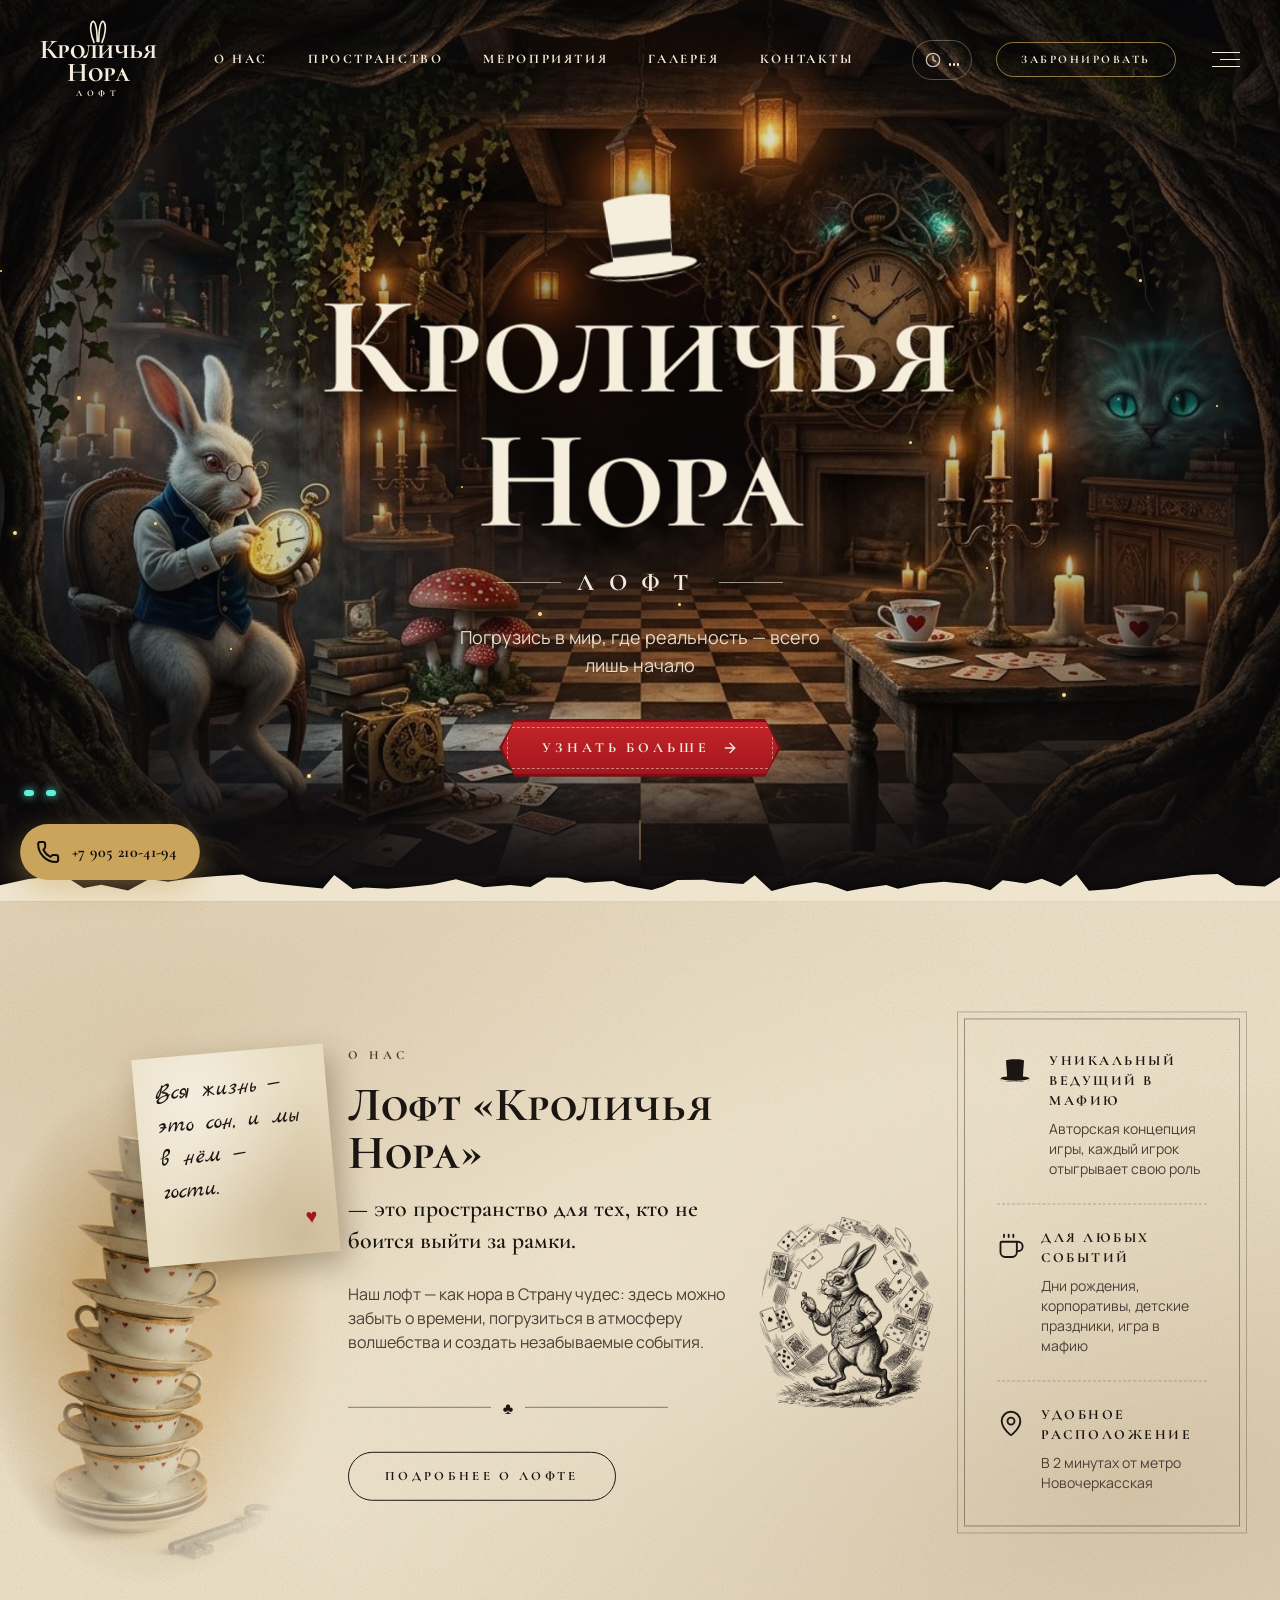
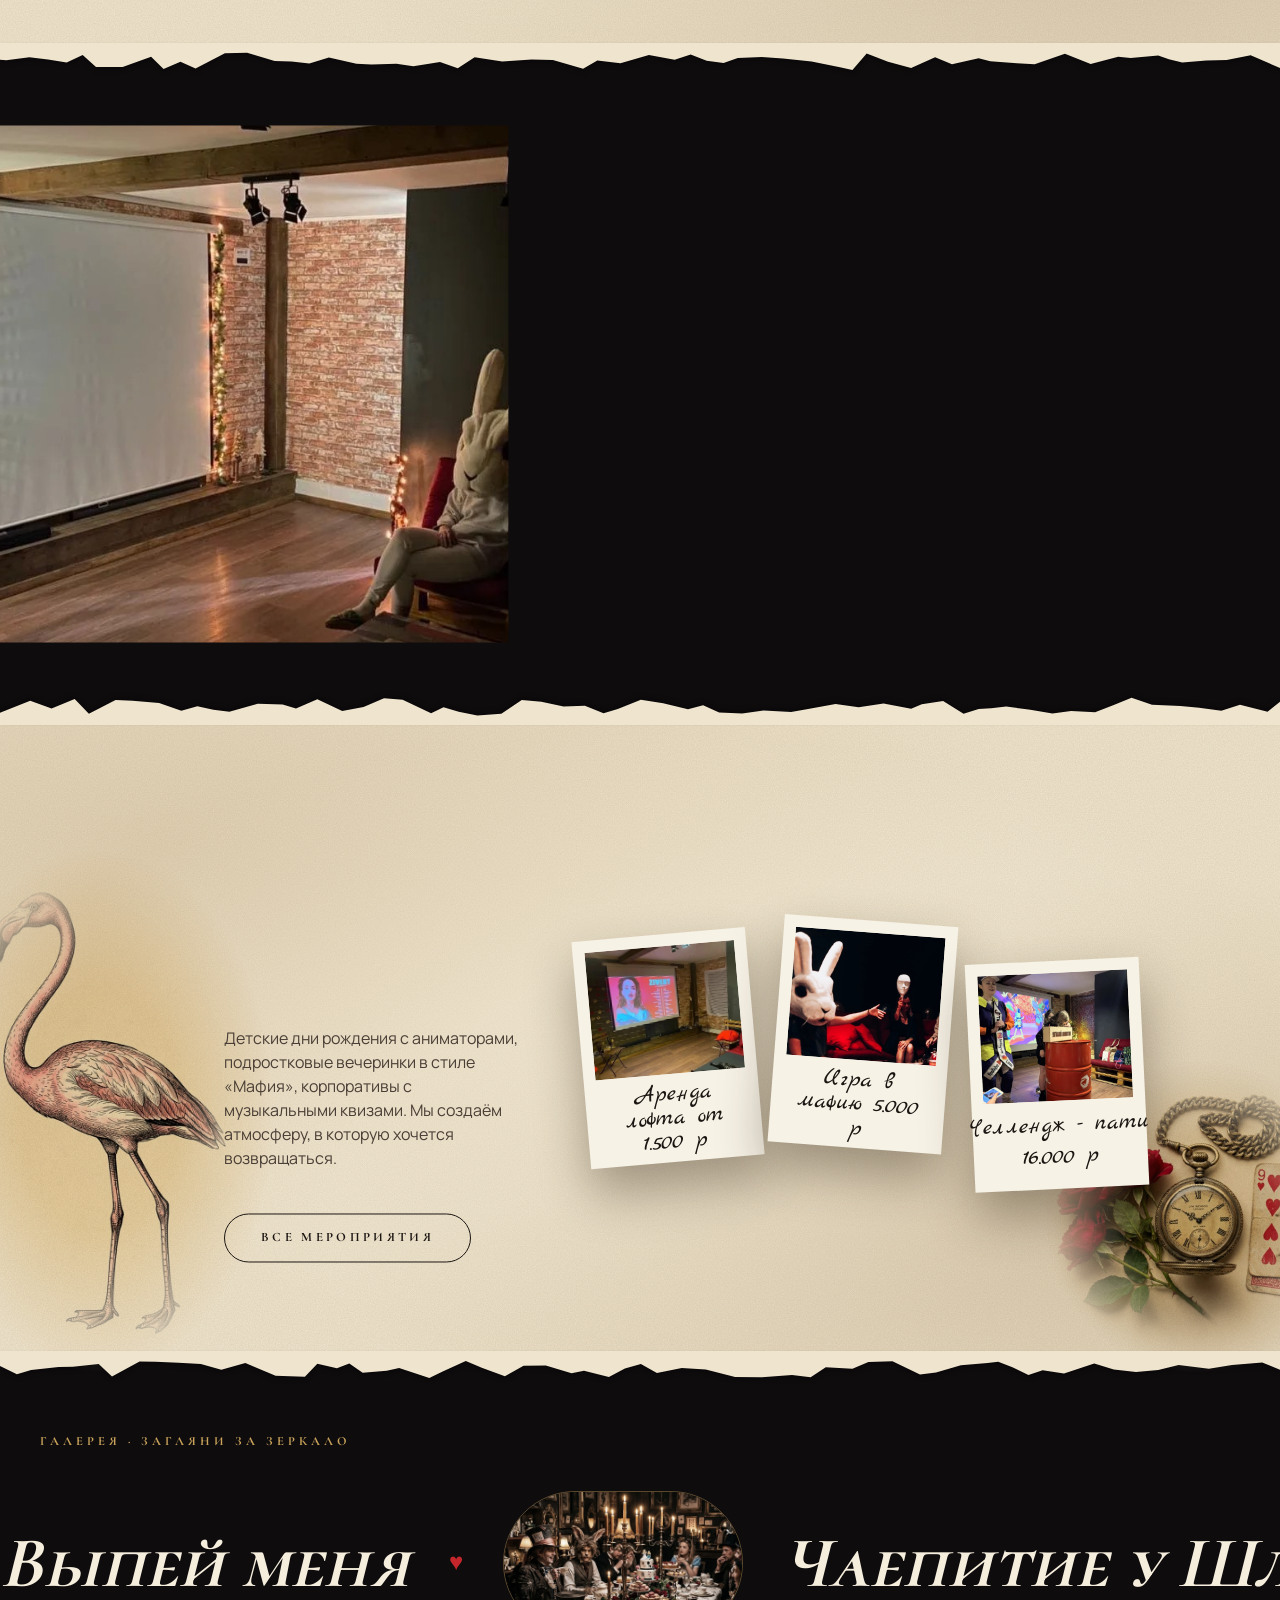
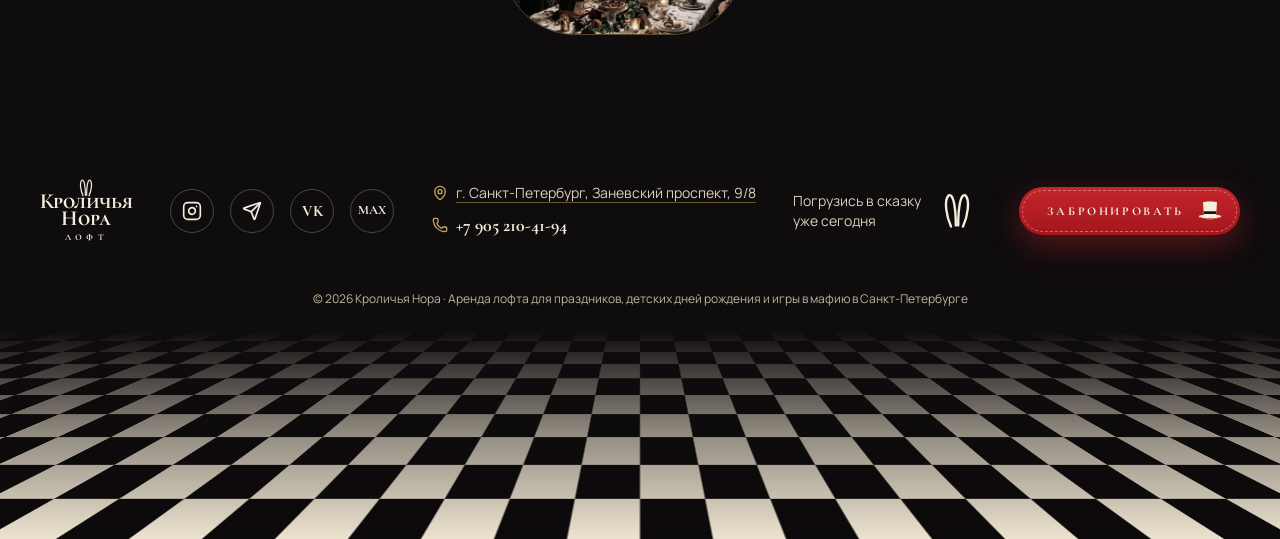
==== commit 53bca8c0: "## Код Яндекс Вебмастера добавлен - Вы прислали содержимое файла для подтверждения. Я положил его на" ====
--- a/docs/index.html
+++ b/docs/index.html
@@ -1,4 +1,4 @@
-<!doctype html><html lang="ru"><head><meta charset="utf-8"/><meta name="viewport" content="width=device-width,initial-scale=1"/><meta name="theme-color" content="#0f0c0e"/><meta name="description" content="Лофт «Кроличья Нора» у метро Новочеркасская: аренда лофта для детских праздников, дней рождения, игры в мафию и корпоративов в Санкт-Петербурге."/><meta name="keywords" content="аренда лофта, праздники, детские праздники, день рождения, мафия, игра в мафию, корпоратив, лофт СПб, Новочеркасская"/><meta name="robots" content="index, follow, max-image-preview:large, max-snippet:-1"/><link rel="canonical" href="https://xn---78-6cd2blhsfeqg1g6c2b.xn--p1ai/"/><meta property="og:type" content="website"/><meta property="og:site_name" content="Кроличья Нора"/><meta property="og:title" content="Аренда лофта для праздников и мафии в СПб — Кроличья Нора"/><meta property="og:description" content="Детские дни рождения с аниматорами, подростковые вечеринки в стиле «Мафия», корпоративы. Лофт у метро Новочеркасская."/><meta property="og:url" content="https://xn---78-6cd2blhsfeqg1g6c2b.xn--p1ai/"/><meta property="og:image" content="https://xn---78-6cd2blhsfeqg1g6c2b.xn--p1ai/og-image.jpg"/><meta property="og:image:width" content="1200"/><meta property="og:image:height" content="630"/><meta property="og:image:alt" content="Вход в лофт «Кроличья Нора» в стиле Алисы в Стране чудес"/><meta property="og:locale" content="ru_RU"/><meta name="twitter:card" content="summary_large_image"/><meta name="twitter:title" content="Аренда лофта для праздников и мафии в СПб — Кроличья Нора"/><meta name="twitter:description" content="Детские дни рождения, игра в мафию, корпоративы. Лофт у метро Новочеркасская."/><meta name="twitter:image" content="https://xn---78-6cd2blhsfeqg1g6c2b.xn--p1ai/og-image.jpg"/><link rel="icon" type="image/svg+xml" href="./favicon.svg"/><link rel="apple-touch-icon" href="./apple-touch-icon.png"/><script type="application/ld+json">{
+<!doctype html><html lang="ru"><head><meta charset="utf-8"/><meta name="viewport" content="width=device-width,initial-scale=1"/><meta name="theme-color" content="#0f0c0e"/><meta name="description" content="Лофт «Кроличья Нора» у метро Новочеркасская: аренда лофта для детских праздников, дней рождения, игры в мафию и корпоративов в Санкт-Петербурге."/><meta name="keywords" content="аренда лофта, праздники, детские праздники, день рождения, мафия, игра в мафию, корпоратив, лофт СПб, Новочеркасская"/><meta name="robots" content="index, follow, max-image-preview:large, max-snippet:-1"/><meta name="yandex-verification" content="e5a729ab87b88847"/><link rel="canonical" href="https://xn---78-6cd2blhsfeqg1g6c2b.xn--p1ai/"/><meta property="og:type" content="website"/><meta property="og:site_name" content="Кроличья Нора"/><meta property="og:title" content="Аренда лофта для праздников и мафии в СПб — Кроличья Нора"/><meta property="og:description" content="Детские дни рождения с аниматорами, подростковые вечеринки в стиле «Мафия», корпоративы. Лофт у метро Новочеркасская."/><meta property="og:url" content="https://xn---78-6cd2blhsfeqg1g6c2b.xn--p1ai/"/><meta property="og:image" content="https://xn---78-6cd2blhsfeqg1g6c2b.xn--p1ai/og-image.jpg"/><meta property="og:image:width" content="1200"/><meta property="og:image:height" content="630"/><meta property="og:image:alt" content="Вход в лофт «Кроличья Нора» в стиле Алисы в Стране чудес"/><meta property="og:locale" content="ru_RU"/><meta name="twitter:card" content="summary_large_image"/><meta name="twitter:title" content="Аренда лофта для праздников и мафии в СПб — Кроличья Нора"/><meta name="twitter:description" content="Детские дни рождения, игра в мафию, корпоративы. Лофт у метро Новочеркасская."/><meta name="twitter:image" content="https://xn---78-6cd2blhsfeqg1g6c2b.xn--p1ai/og-image.jpg"/><link rel="icon" type="image/svg+xml" href="./favicon.svg"/><link rel="apple-touch-icon" href="./apple-touch-icon.png"/><script type="application/ld+json">{
           "@context": "https://schema.org",
           "@type": "EventVenue",
           "name": "Кроличья Нора",
